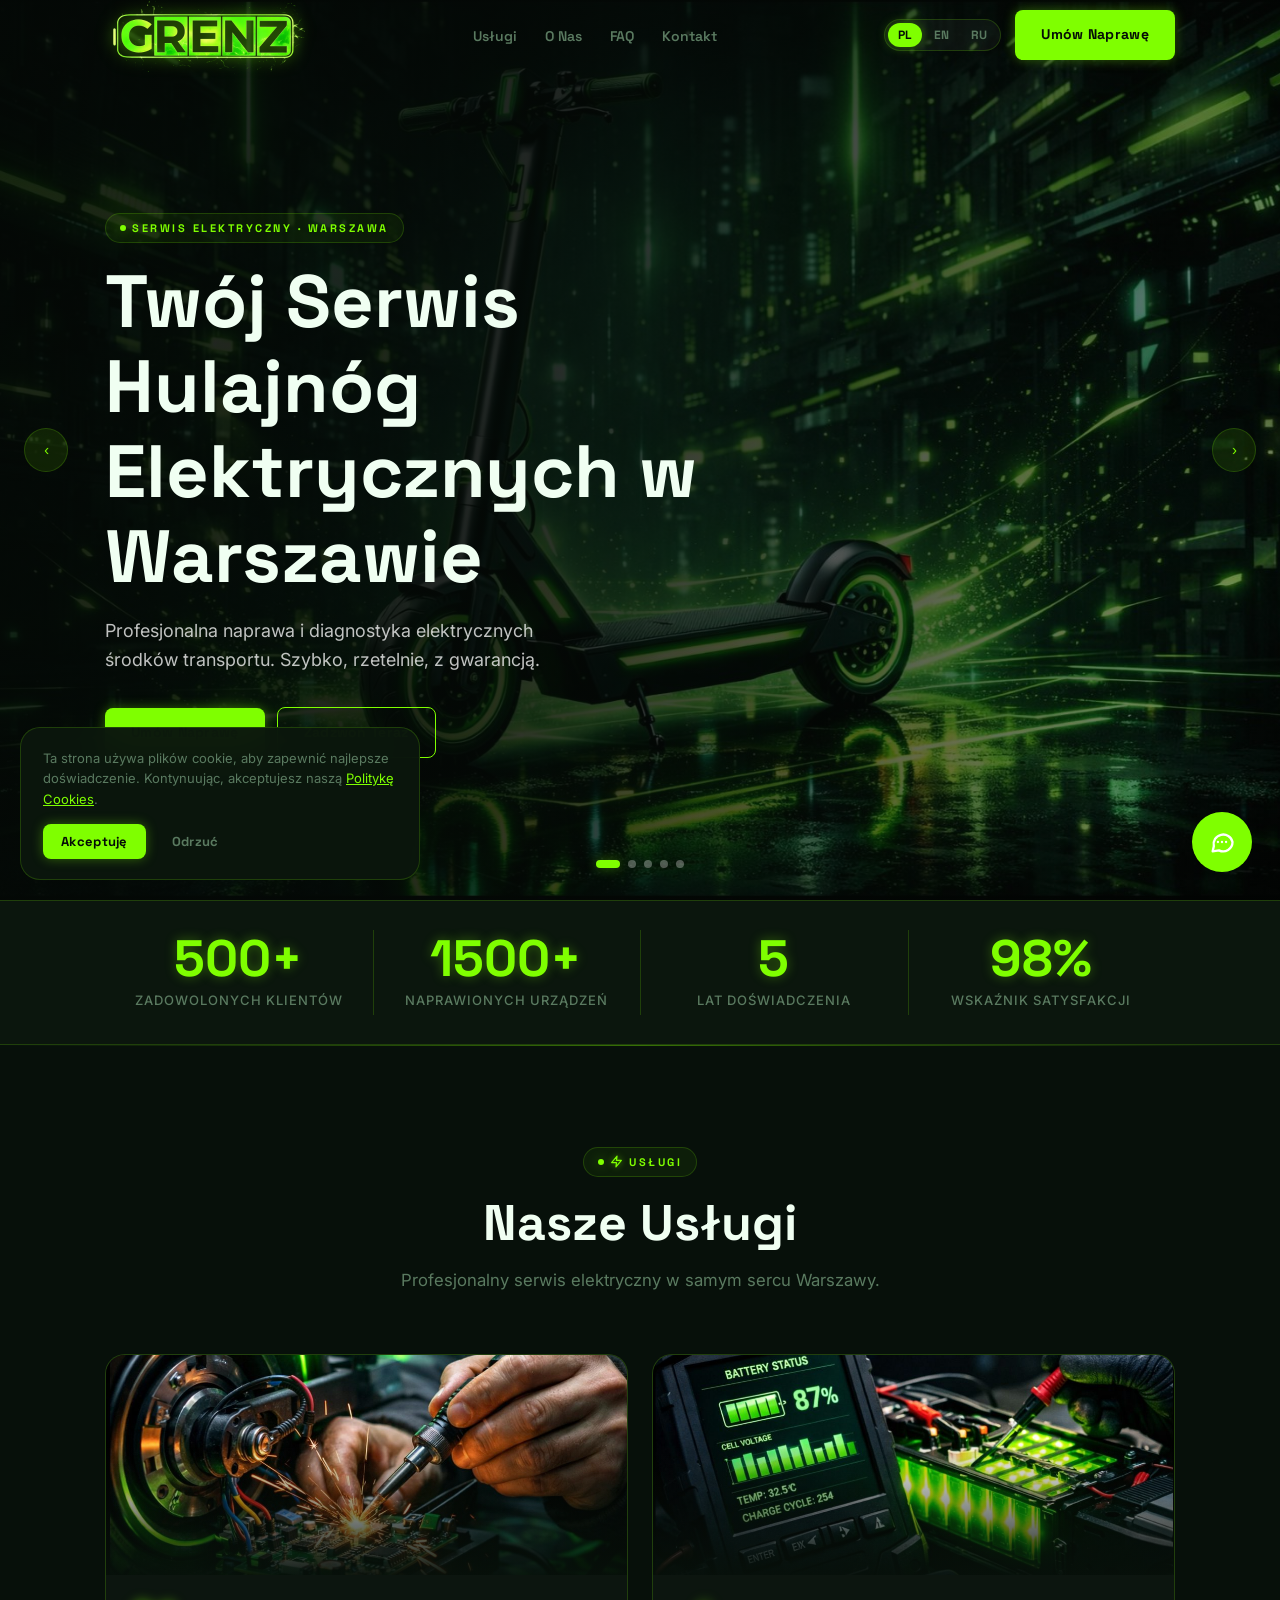
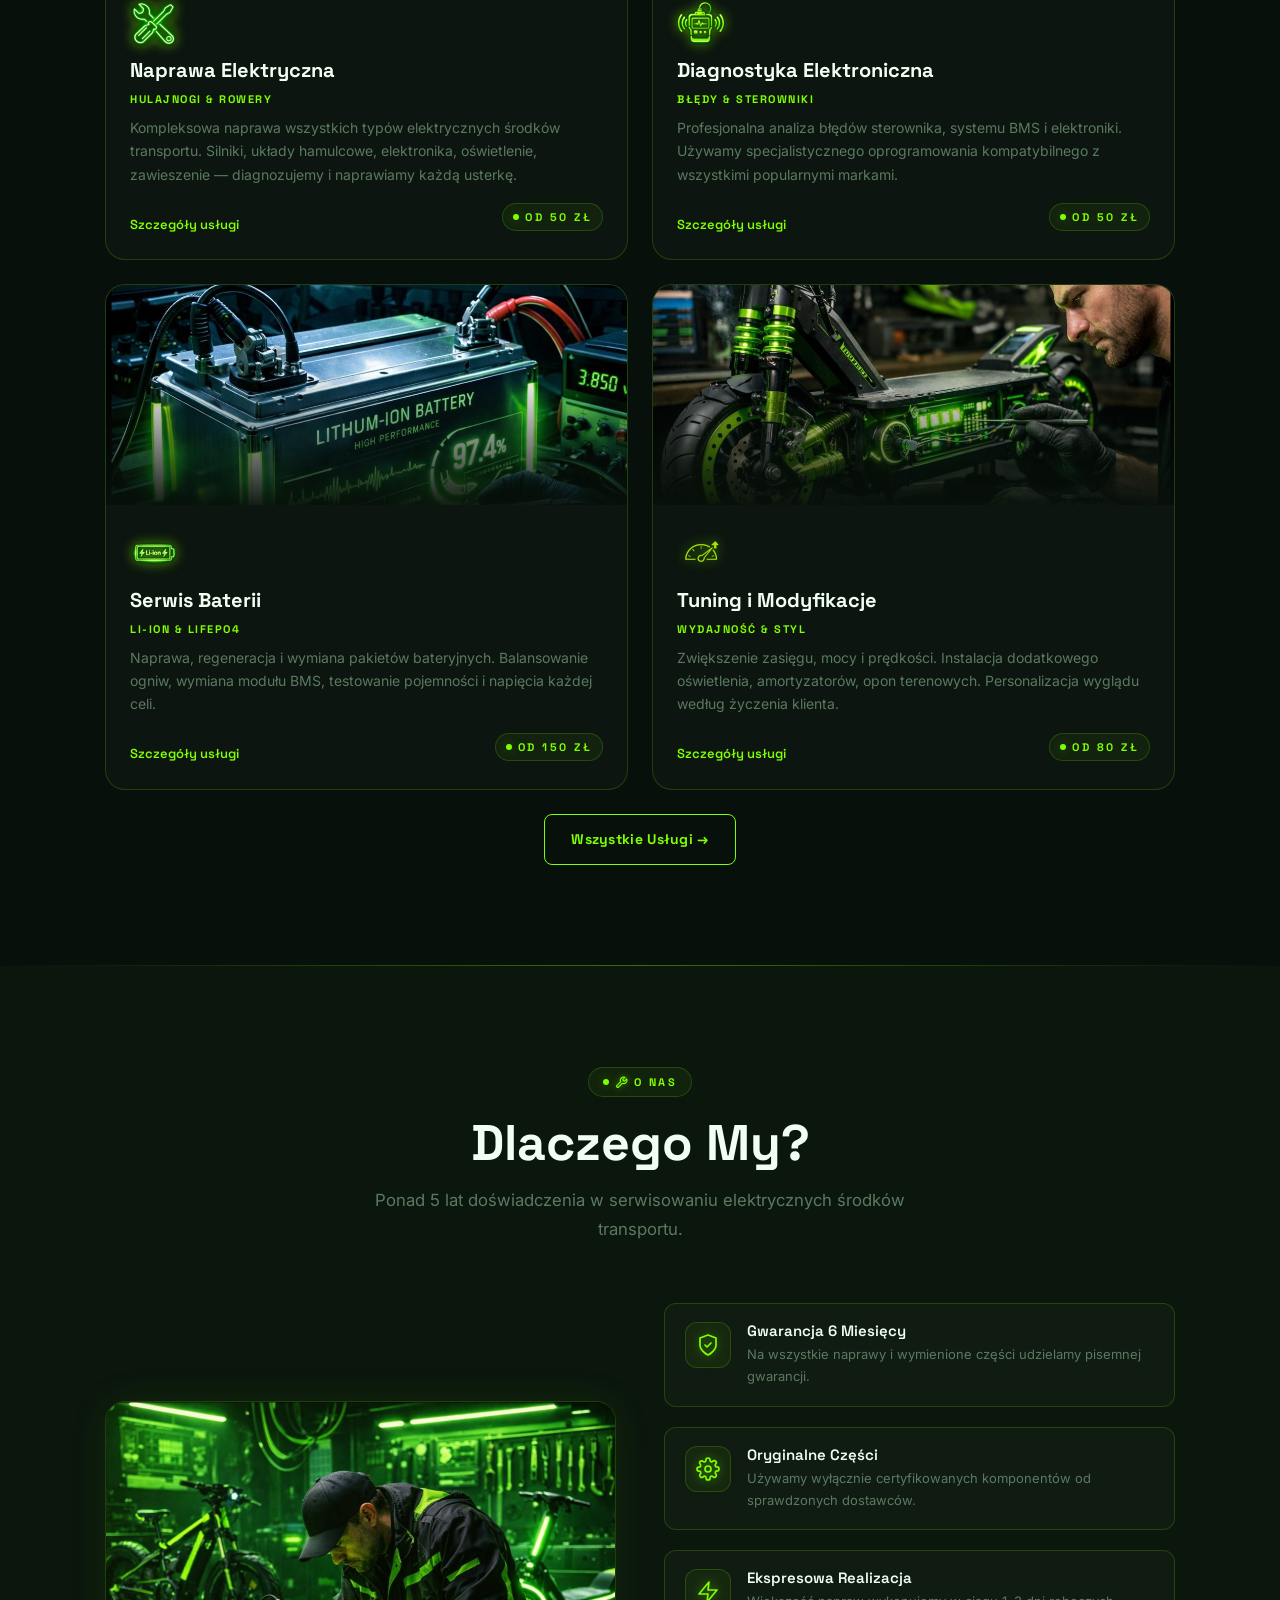
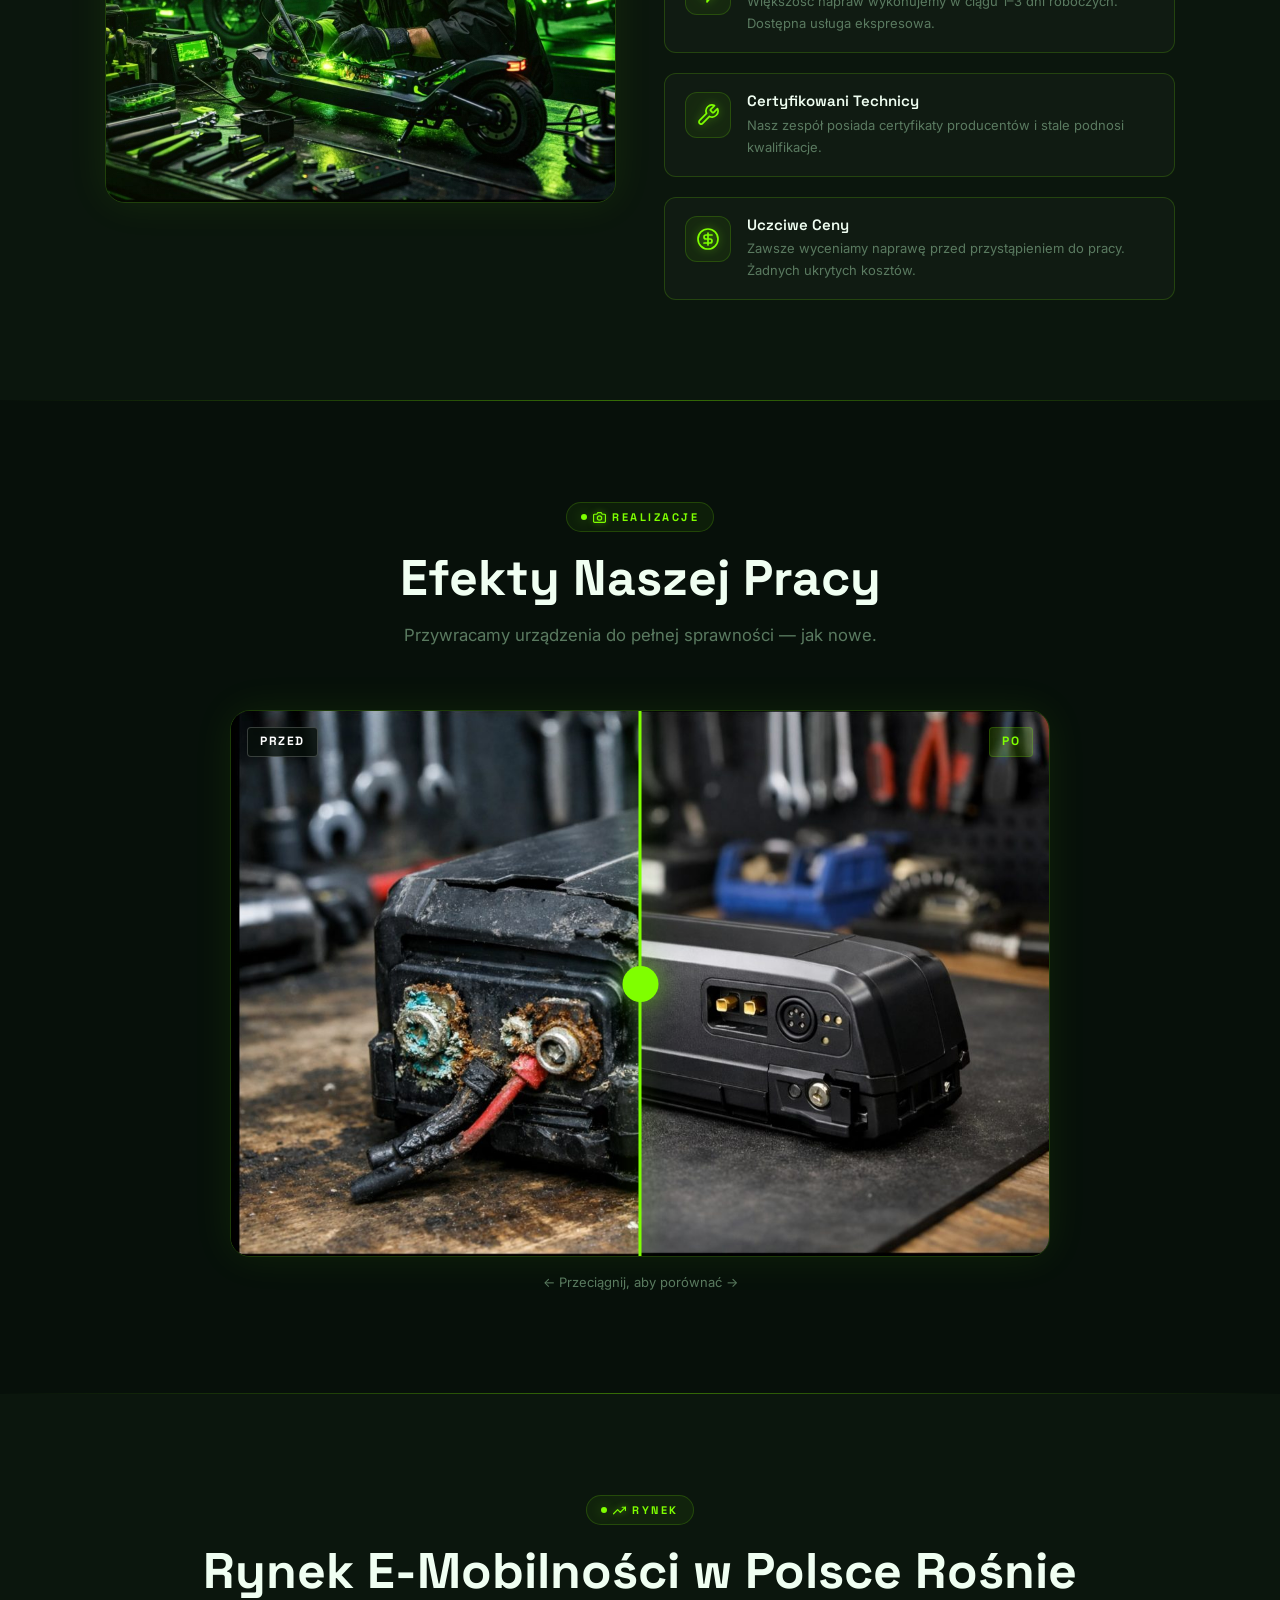
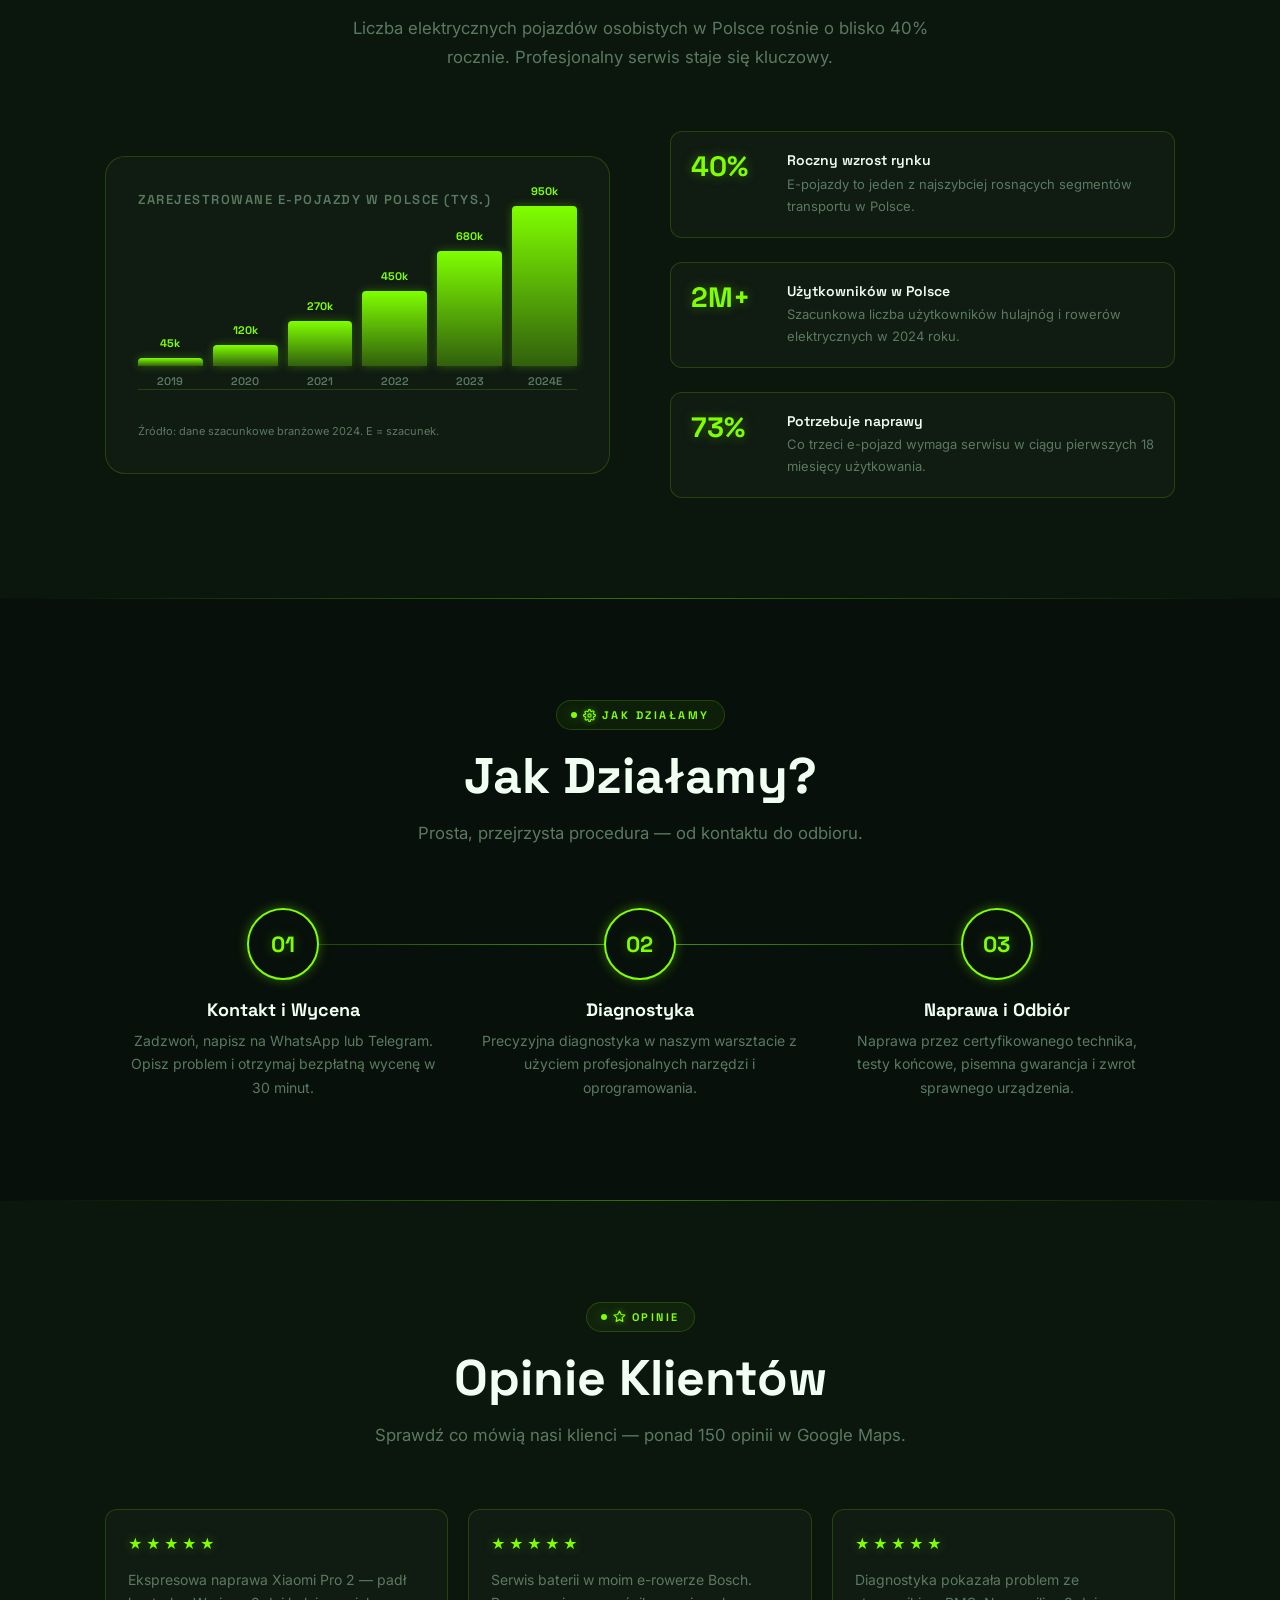
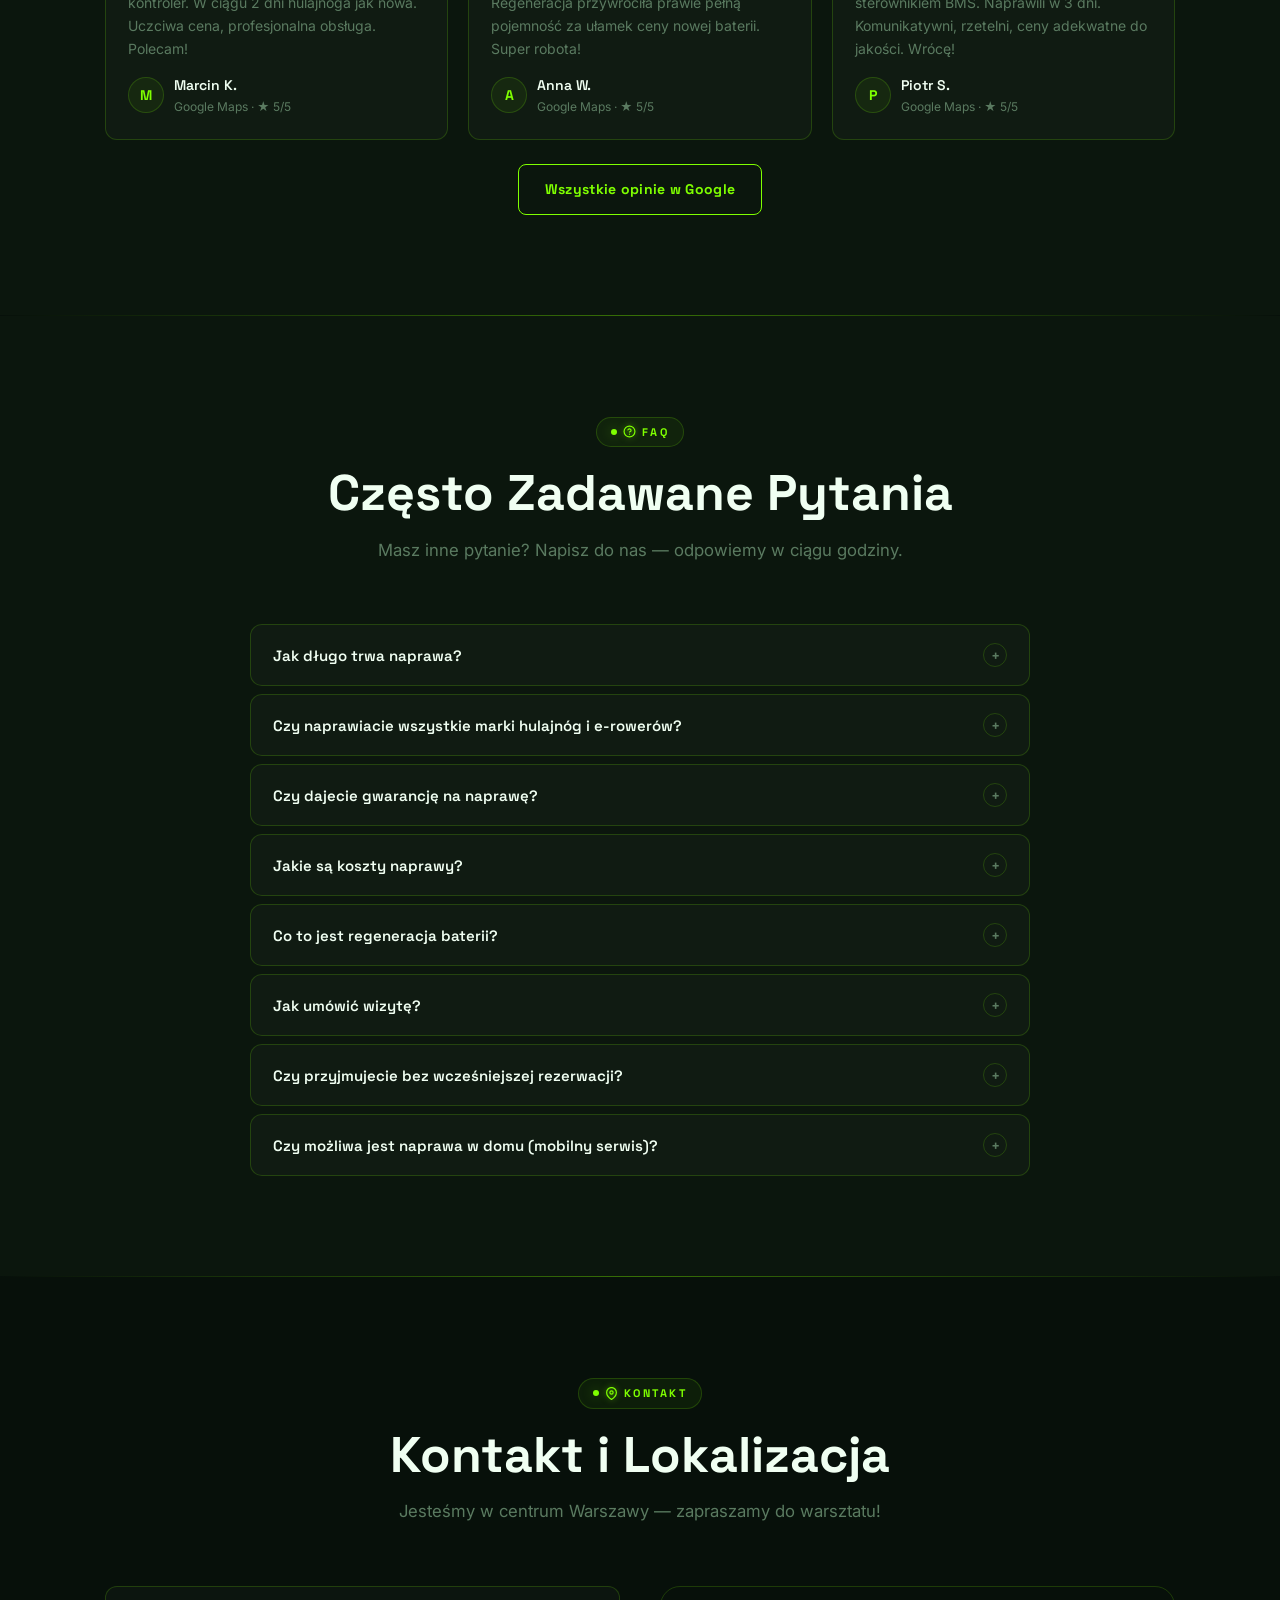
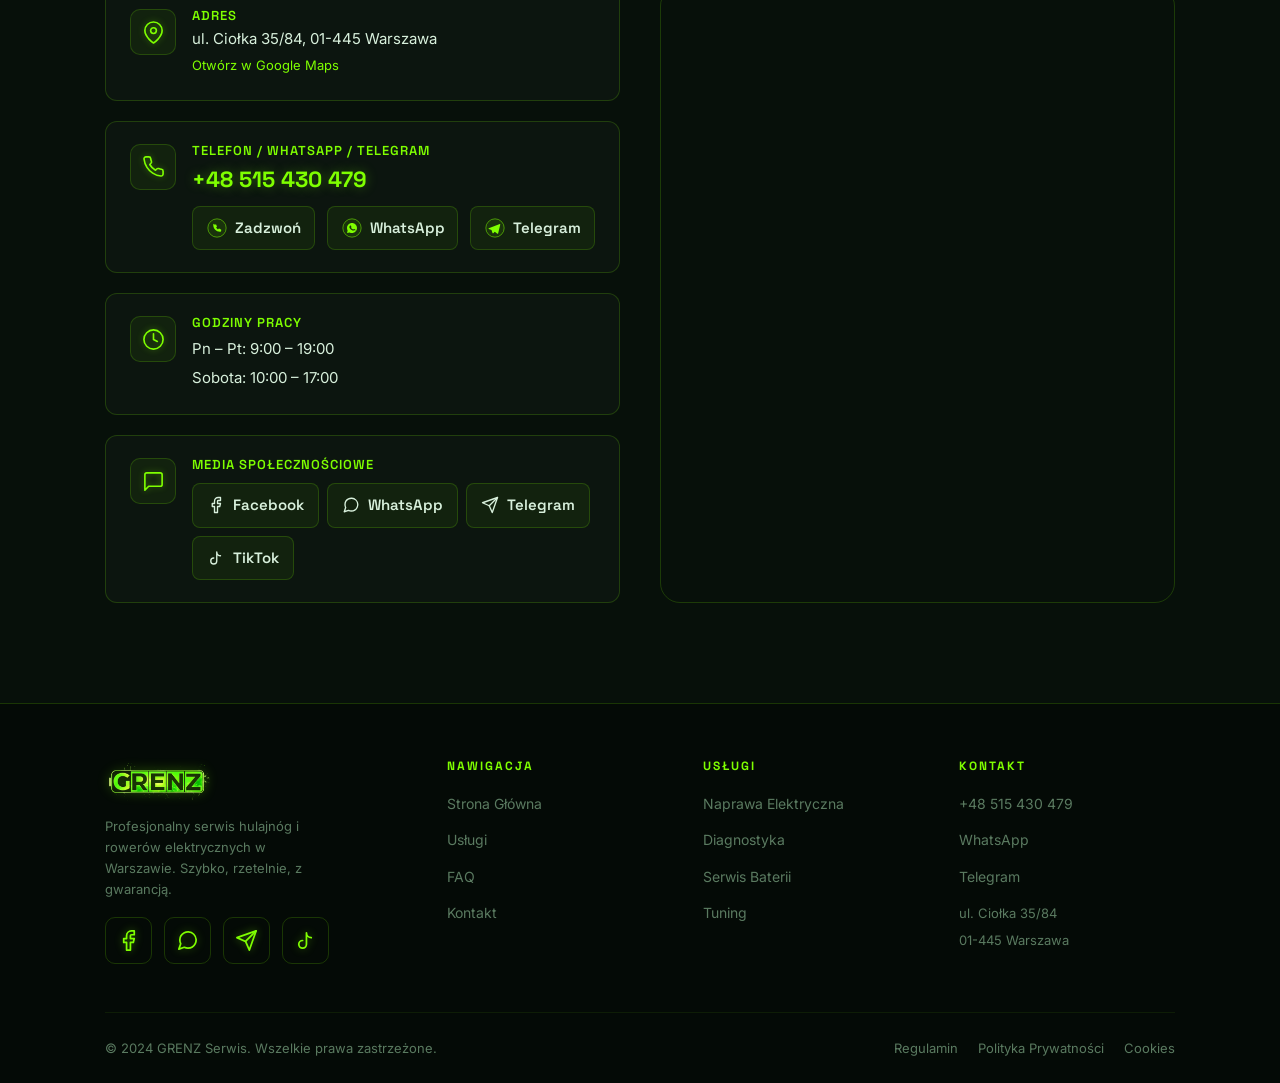
==== index.html @ a8050bdc "Initial commit: GRENZ website" ====
<!DOCTYPE html>
<html lang="pl" prefix="og: http://ogp.me/ns#">
<head>
<meta charset="UTF-8">
<meta name="viewport" content="width=device-width,initial-scale=1.0">
<title>GRENZ Serwis | Naprawa Hulajnóg i Rowerów Elektrycznych Warszawa</title>
<meta name="description" content="Profesjonalny serwis hulajnóg i rowerów elektrycznych w Warszawie. Naprawa, diagnostyka, regeneracja baterii, tuning. Ul. Ciołka 35/84, 01-445 Warszawa. ☎ +48 515 430 479">
<meta name="keywords" content="naprawa hulajnogi elektrycznej warszawa, serwis e-scooter warszawa, naprawa roweru elektrycznego warszawa, regeneracja baterii hulajnoga, diagnostyka hulajnogi">
<meta name="robots" content="index,follow">
<meta name="author" content="GRENZ Serwis">
<meta name="geo.region" content="PL-14">
<meta name="geo.placename" content="Warszawa">
<meta name="geo.position" content="52.246242;20.942134">
<meta name="ICBM" content="52.246242,20.942134">
<link rel="canonical" href="https://grenz.pl/">
<link rel="alternate" hreflang="pl" href="https://grenz.pl/">
<link rel="alternate" hreflang="en" href="https://grenz.pl/en/">
<link rel="alternate" hreflang="ru" href="https://grenz.pl/ru/">
<link rel="alternate" hreflang="x-default" href="https://grenz.pl/">

<!-- Favicon & PWA -->
<link rel="icon" type="image/svg+xml" href="/favicon.svg">
<link rel="apple-touch-icon" href="/apple-touch-icon.svg">
<link rel="manifest" href="/site.webmanifest">
<meta name="theme-color" content="#7fff00">
<meta name="msapplication-TileColor" content="#07100a">

<!-- Search Console — replace TODO with your verification code -->
<meta name="google-site-verification" content="TODO_PASTE_YOUR_GOOGLE_VERIFICATION_CODE">

<meta property="og:type" content="website">
<meta property="og:url" content="https://grenz.pl/">
<meta property="og:title" content="GRENZ Serwis | Naprawa Hulajnóg Elektrycznych Warszawa">
<meta property="og:description" content="Profesjonalny serwis hulajnóg i rowerów elektrycznych w Warszawie. Naprawa, diagnostyka, baterie, tuning. Gwarancja 6 miesięcy.">
<meta property="og:image" content="https://grenz.pl/uploads/og-image.png">
<meta property="og:image:width" content="1200">
<meta property="og:image:height" content="630">
<meta property="og:image:alt" content="GRENZ Serwis Hulajnóg Elektrycznych Warszawa">
<meta property="og:locale" content="pl_PL">
<meta property="og:locale:alternate" content="en_US">
<meta property="og:locale:alternate" content="ru_RU">
<meta property="og:site_name" content="GRENZ Serwis">
<meta name="twitter:card" content="summary_large_image">
<meta name="twitter:title" content="GRENZ Serwis | Serwis Hulajnóg Elektrycznych Warszawa">
<meta name="twitter:description" content="Naprawa, diagnostyka, regeneracja baterii. Warszawa ul. Ciołka 35/84. ☎ +48 515 430 479">
<meta name="twitter:image" content="https://grenz.pl/uploads/og-image.png">
<link rel="preconnect" href="https://fonts.googleapis.com">
<link rel="preconnect" href="https://fonts.gstatic.com" crossorigin="">
<link rel="stylesheet" href="css/style.css">
<script type="application/ld+json">
{"@context":"https://schema.org","@type":"LocalBusiness","@id":"https://grenz.pl/","name":"GRENZ Serwis","description":"Profesjonalny serwis hulajnóg i rowerów elektrycznych w Warszawie","url":"https://grenz.pl/","telephone":"+48515430479","image":"https://grenz.pl/uploads/og-image.png","logo":"https://grenz.pl/uploads/logo.png","address":{"@type":"PostalAddress","streetAddress":"ul. Ciołka 35/84","addressLocality":"Warszawa","postalCode":"01-445","addressCountry":"PL","addressRegion":"Mazowieckie"},"geo":{"@type":"GeoCoordinates","latitude":52.2462415,"longitude":20.9421341},"openingHoursSpecification":[{"@type":"OpeningHoursSpecification","dayOfWeek":["Monday","Tuesday","Wednesday","Thursday","Friday"],"opens":"09:00","closes":"19:00"},{"@type":"OpeningHoursSpecification","dayOfWeek":["Saturday"],"opens":"10:00","closes":"17:00"}],"priceRange":"50-500 PLN","currenciesAccepted":"PLN","paymentAccepted":"Cash, Credit Card, Bank Transfer, BLIK","sameAs":["https://www.facebook.com/p/greenzpl-100086601440884/","https://www.tiktok.com/@grenz_pl"],"aggregateRating":{"@type":"AggregateRating","ratingValue":"4.9","reviewCount":"150","bestRating":"5"},"areaServed":[{"@type":"City","name":"Warszawa"},{"@type":"AdministrativeArea","name":"Mazowieckie"}],"hasOfferCatalog":{"@type":"OfferCatalog","name":"Usługi Serwisowe","itemListElement":[{"@type":"Offer","itemOffered":{"@type":"Service","name":"Naprawa Hulajnóg Elektrycznych","areaServed":"Warszawa"},"priceSpecification":{"@type":"PriceSpecification","price":"50","priceCurrency":"PLN","valueAddedTaxIncluded":true}},{"@type":"Offer","itemOffered":{"@type":"Service","name":"Diagnostyka Elektroniczna","areaServed":"Warszawa"},"priceSpecification":{"@type":"PriceSpecification","price":"50","priceCurrency":"PLN"}},{"@type":"Offer","itemOffered":{"@type":"Service","name":"Serwis i Regeneracja Baterii Li-Ion","areaServed":"Warszawa"},"priceSpecification":{"@type":"PriceSpecification","price":"150","priceCurrency":"PLN"}},{"@type":"Offer","itemOffered":{"@type":"Service","name":"Tuning i Modyfikacje","areaServed":"Warszawa"},"priceSpecification":{"@type":"PriceSpecification","price":"80","priceCurrency":"PLN"}}]}}
</script>
<script type="application/ld+json">
{"@context":"https://schema.org","@type":"BreadcrumbList","itemListElement":[{"@type":"ListItem","position":1,"name":"Strona Główna","item":"https://grenz.pl/"}]}
</script>
<script type="application/ld+json">
{"@context":"https://schema.org","@type":"Organization","name":"GRENZ Serwis","url":"https://grenz.pl/","logo":"https://grenz.pl/uploads/logo.png","contactPoint":{"@type":"ContactPoint","telephone":"+48515430479","contactType":"customer service","availableLanguage":["Polish","English","Russian"],"areaServed":"PL"},"sameAs":["https://www.facebook.com/p/greenzpl-100086601440884/","https://www.tiktok.com/@grenz_pl","https://wa.me/48515430479","https://t.me/+48515430479"]}
</script>
<script type="application/ld+json">
{"@context":"https://schema.org","@type":"WebSite","url":"https://grenz.pl/","name":"GRENZ Serwis","inLanguage":["pl","en","ru"],"publisher":{"@type":"Organization","name":"GRENZ Serwis"}}
</script>

<!-- Google Analytics 4 / Google Tag Manager — replace G-XXXXXXXXXX with your real ID -->
<script async src="https://www.googletagmanager.com/gtag/js?id=G-XXXXXXXXXX"></script>
<script>
  window.dataLayer = window.dataLayer || [];
  function gtag(){dataLayer.push(arguments);}
  gtag('js', new Date());
  gtag('config', 'G-XXXXXXXXXX', {
    'anonymize_ip': true,
    'cookie_flags': 'SameSite=None;Secure'
  });
</script>
</head>
<body>

<!-- Cookie Banner -->
<div class="cookie" id="cookieBanner">
  <p><span data-t="cookie_text">Ta strona używa plików cookie, aby zapewnić najlepsze doświadczenie. Kontynuując, akceptujesz naszą</span> <a href="cookie.html" data-t="cookie_policy">Politykę Cookies</a>.</p>
  <div class="cookie-btns">
    <button class="btn btn-primary" id="cookieAccept" data-t="cookie_accept">Akceptuję</button>
    <button class="btn btn-ghost" id="cookieDecline" data-t="cookie_decline">Odrzuć</button>
  </div>
</div>

<!-- Header -->
<header class="header" id="header">
  <nav class="nav container">
    <a href="/" class="nav-logo"><img src="uploads/logo.png" alt="GRENZ Serwis Hulajnóg Warszawa" width="140" height="44" loading="eager" style="width: 200px; object-fit: contain; height: 102px"></a>
    <ul class="nav-links">
      <li><a href="#services" data-t="nav.services">Usługi</a></li>
      <li><a href="#why" data-t="nav.about">O Nas</a></li>
      <li><a href="#faq" data-t="nav.faq">FAQ</a></li>
      <li><a href="#contact" data-t="nav.contact">Kontakt</a></li>
    </ul>
    <div class="nav-actions">
      <div class="lang-sw">
        <button class="lang-btn active" data-lang="pl">PL</button>
        <button class="lang-btn" data-lang="en">EN</button>
        <button class="lang-btn" data-lang="ru">RU</button>
      </div>
      <a href="tel:+48515430479" class="btn btn-primary" data-t="nav.cta">Umów Naprawę</a>
      <button class="nav-toggle" aria-label="Menu"><span></span><span></span><span></span></button>
    </div>
  </nav>
</header>

<!-- Mobile Nav -->
<div class="mobile-nav" id="mobileNav">
  <button class="mobile-nav-close" aria-label="Zamknij">✕</button>
  <a href="#services" data-t="nav.mobile.services">Usługi</a>
  <a href="#why" data-t="nav.mobile.about">O Nas</a>
  <a href="#faq" data-t="nav.mobile.faq">FAQ</a>
  <a href="#contact" data-t="nav.mobile.contact">Kontakt</a>
  <div class="lang-sw" style="margin-top:8px">
    <button class="lang-btn active" data-lang="pl">PL</button>
    <button class="lang-btn" data-lang="en">EN</button>
    <button class="lang-btn" data-lang="ru">RU</button>
  </div>
  <a href="tel:+48515430479" class="btn btn-primary" style="margin-top:8px">+48 515 430 479</a>
</div>

<main>

<!-- ═══ HERO ═══ -->
<section class="hero" id="home" aria-label="Hero slider">
  <div class="hero-slides">
    <div class="hero-slide active"><img src="uploads/hero_slider_1_scooter.jpg" alt="Serwis hulajnóg elektrycznych Warszawa" width="1920" height="1080" loading="eager" fetchpriority="high"></div>
    <div class="hero-slide"><img src="uploads/hero_slider_2_ebike.jpg" alt="Naprawa rowerów elektrycznych Warszawa" width="1920" height="1080" loading="lazy"></div>
    <div class="hero-slide"><img src="uploads/hero_slider_3_repair.jpg" alt="Profesjonalna naprawa e-scooter" width="1920" height="1080" loading="lazy"></div>
    <div class="hero-slide"><img src="uploads/hero_slider_4_battery.jpg" alt="Serwis baterii Li-Ion hulajnoga" width="1920" height="1080" loading="lazy"></div>
    <div class="hero-slide"><img src="uploads/hero_slider_5_shop.jpg" alt="Części i akcesoria do hulajnóg" width="1920" height="1080" loading="lazy"></div>
  </div>
  <div class="hero-overlay"></div>
  <div class="hero-content container">
    <div class="hero-text">
      <div class="badge hero-badge"><span data-t="hero.badge">Serwis Elektryczny · Warszawa</span></div>
      <h1 data-t="hero.title">Twój Serwis<br>Hulajnóg Elektrycznych <span class="hl">w Warszawie</span></h1>
      <p class="hero-sub" data-t="hero.sub">Profesjonalna naprawa i diagnostyka elektrycznych środków transportu. Szybko, rzetelnie, z gwarancją.</p>
      <div class="hero-ctas">
        <a href="#contact" class="btn btn-primary neon-pulse" data-t="cta_main">Umów Naprawę</a>
        <a href="tel:+48515430479" class="btn btn-outline" data-t="cta_call">Zadzwoń Teraz</a>
      </div>
    </div>
  </div>
  <button class="hero-arrow hero-arrow-left" aria-label="Poprzedni slajd">‹</button>
  <button class="hero-arrow hero-arrow-right" aria-label="Następny slajd">›</button>
  <div class="hero-nav">
    <button class="hero-dot active" aria-label="Slajd 1"></button>
    <button class="hero-dot" aria-label="Slajd 2"></button>
    <button class="hero-dot" aria-label="Slajd 3"></button>
    <button class="hero-dot" aria-label="Slajd 4"></button>
    <button class="hero-dot" aria-label="Slajd 5"></button>
  </div>
</section>

<!-- ═══ STATS ═══ -->
<div class="stats-bar" aria-label="Statystyki serwisu">
  <div class="container">
    <div class="stats-bar-inner">
      <div class="stat-item reveal"><span class="stat-num" data-target="500">500+</span><span class="stat-label">Zadowolonych Klientów</span></div>
      <div class="stat-item reveal" data-delay="100"><span class="stat-num" data-target="1500">1500+</span><span class="stat-label">Naprawionych Urządzeń</span></div>
      <div class="stat-item reveal" data-delay="200"><span class="stat-num" data-target="5">5</span><span class="stat-label">Lat Doświadczenia</span></div>
      <div class="stat-item reveal" data-delay="300"><span class="stat-num" data-target="98">98%</span><span class="stat-label">Wskaźnik Satysfakcji</span></div>
    </div>
  </div>
</div>

<div class="neon-line"></div>

<!-- ═══ SERVICES ═══ -->
<section class="section" id="services" aria-labelledby="services-h">
  <div class="container">
    <div class="section-head reveal">
      <div class="badge"><svg viewBox="0 0 24 24" aria-hidden="true"><polygon points="13 2 3 14 12 14 11 22 21 10 12 10 13 2"></polygon></svg><span data-t="badge_services">Usługi</span></div>
      <h2 id="services-h" data-t="services_title">Nasze Usługi</h2>
      <p data-t="services_sub">Profesjonalny serwis elektryczny w samym sercu Warszawy.</p>
    </div>
    <div class="services-grid">
      <article class="service-card reveal">
        <div class="service-img"><img src="uploads/grenz-service-repair.jpg" alt="Naprawa hulajnogi elektrycznej" loading="lazy"><div class="service-img-overlay"></div></div>
        <div class="service-body">
          <img class="service-icon" src="uploads/icon_repair_neon.png" alt="" width="48" height="48" loading="lazy">
          <h3 data-t="s.title">Naprawa Elektryczna</h3>
          <small data-t="s.sub" style="color:var(--neon);font-family:var(--font-h);font-size:11px;font-weight:700;letter-spacing:1.5px;text-transform:uppercase;display:block;margin-bottom:8px">Hulajnogi &amp; Rowery</small>
          <p data-t="s.desc">Kompleksowa naprawa wszystkich typów elektrycznych środków transportu. Silniki, hamulce, elektronika, oświetlenie.</p>
          <div style="display:flex;align-items:center;justify-content:space-between;margin-top:14px;flex-wrap:wrap;gap:8px">
            <a href="services.html" class="service-link" data-t="s.link">Szczegóły usługi →</a>
            <span class="badge" style="margin:0;font-size:11px;padding:4px 10px" data-t="s.price">od 50 zł</span>
          </div>
        </div>
      </article>
      <article class="service-card reveal" data-delay="100">
        <div class="service-img"><img src="uploads/grenz-service-diagnostics.jpg" alt="Elektroniczna diagnostyka e-scooter" loading="lazy"><div class="service-img-overlay"></div></div>
        <div class="service-body">
          <img class="service-icon" src="uploads/icon_diagnostic_neon.png" alt="" width="48" height="48" loading="lazy">
          <h3 data-t="s.title">Diagnostyka Elektroniczna</h3>
          <small data-t="s.sub" style="color:var(--neon);font-family:var(--font-h);font-size:11px;font-weight:700;letter-spacing:1.5px;text-transform:uppercase;display:block;margin-bottom:8px">Błędy &amp; Sterowniki</small>
          <p data-t="s.desc">Profesjonalna analiza błędów sterownika, systemu BMS i elektroniki z użyciem specjalistycznego oprogramowania.</p>
          <div style="display:flex;align-items:center;justify-content:space-between;margin-top:14px;flex-wrap:wrap;gap:8px">
            <a href="services.html" class="service-link" data-t="s.link">Szczegóły usługi →</a>
            <span class="badge" style="margin:0;font-size:11px;padding:4px 10px" data-t="s.price">od 50 zł</span>
          </div>
        </div>
      </article>
      <article class="service-card reveal" data-delay="200">
        <div class="service-img"><img src="uploads/grenz-service-battery.jpg" alt="Serwis i regeneracja baterii Li-Ion" loading="lazy"><div class="service-img-overlay"></div></div>
        <div class="service-body">
          <img class="service-icon" src="uploads/icon_battery_neon.png" alt="" width="48" height="48" loading="lazy">
          <h3 data-t="s.title">Serwis Baterii</h3>
          <small data-t="s.sub" style="color:var(--neon);font-family:var(--font-h);font-size:11px;font-weight:700;letter-spacing:1.5px;text-transform:uppercase;display:block;margin-bottom:8px">Li-Ion &amp; LiFePO4</small>
          <p data-t="s.desc">Naprawa, regeneracja i wymiana pakietów bateryjnych. Balansowanie ogniw, wymiana BMS, testowanie pojemności.</p>
          <div style="display:flex;align-items:center;justify-content:space-between;margin-top:14px;flex-wrap:wrap;gap:8px">
            <a href="services.html" class="service-link" data-t="s.link">Szczegóły usługi →</a>
            <span class="badge" style="margin:0;font-size:11px;padding:4px 10px" data-t="s.price">od 150 zł</span>
          </div>
        </div>
      </article>
      <article class="service-card reveal" data-delay="300">
        <div class="service-img"><img src="uploads/grenz-service-tuning.jpg" alt="Tuning i modyfikacje hulajnogi elektrycznej" loading="lazy"><div class="service-img-overlay"></div></div>
        <div class="service-body">
          <img class="service-icon" src="uploads/icon_tuning.png" alt="" width="48" height="48" loading="lazy">
          <h3 data-t="s.title">Tuning i Modyfikacje</h3>
          <small data-t="s.sub" style="color:var(--neon);font-family:var(--font-h);font-size:11px;font-weight:700;letter-spacing:1.5px;text-transform:uppercase;display:block;margin-bottom:8px">Wydajność &amp; Styl</small>
          <p data-t="s.desc">Zwiększenie zasięgu, mocy i prędkości. Instalacja dodatkowego oświetlenia, amortyzatorów, personalizacja wyglądu.</p>
          <div style="display:flex;align-items:center;justify-content:space-between;margin-top:14px;flex-wrap:wrap;gap:8px">
            <a href="services.html" class="service-link" data-t="s.link">Szczegóły usługi →</a>
            <span class="badge" style="margin:0;font-size:11px;padding:4px 10px" data-t="s.price">od 80 zł</span>
          </div>
        </div>
      </article>
    </div>
    <div class="text-center mt-6"><a href="services.html" class="btn btn-outline" data-t="nav.services_page">Wszystkie Usługi →</a></div>
  </div>
</section>

<div class="neon-line"></div>

<!-- ═══ WHY US ═══ -->
<section class="section why" id="why" aria-labelledby="why-h">
  <div class="container">
    <div class="section-head reveal">
      <div class="badge"><svg viewBox="0 0 24 24" aria-hidden="true"><path d="M14.7 6.3a1 1 0 0 0 0 1.4l1.6 1.6a1 1 0 0 0 1.4 0l3.77-3.77a6 6 0 0 1-7.94 7.94l-6.91 6.91a2.12 2.12 0 0 1-3-3l6.91-6.91a6 6 0 0 1 7.94-7.94l-3.76 3.76z"></path></svg><span data-t="badge_about">O Nas</span></div>
      <h2 id="why-h" data-t="why_title">Dlaczego My?</h2>
      <p data-t="why_sub">Ponad 5 lat doświadczenia w serwisowaniu elektrycznych środków transportu.</p>
    </div>
    <div class="why-grid">
      <div class="why-img reveal-left">
        <img src="uploads/grenz-hero-main.jpg" alt="Warsztat GRENZ — technik przy pracy" loading="lazy">
        <div class="why-glow"></div>
      </div>
      <div class="why-reasons">
        <div class="why-item reveal" data-delay="0"><div class="why-icon"><svg class="icon-svg" viewBox="0 0 24 24" aria-hidden="true"><path d="M12 22s8-4 8-10V5l-8-3-8 3v7c0 6 8 10 8 10z"></path><path d="m9 12 2 2 4-4"></path></svg></div><div class="why-text"><h4 data-t="w.title">Gwarancja 6 Miesięcy</h4><p data-t="w.desc">Na wszystkie naprawy i wymienione części udzielamy pisemnej gwarancji.</p></div></div>
        <div class="why-item reveal" data-delay="80"><div class="why-icon"><svg class="icon-svg" viewBox="0 0 24 24" aria-hidden="true"><circle cx="12" cy="12" r="3"></circle><path d="M19.4 15a1.65 1.65 0 0 0 .33 1.82l.06.06a2 2 0 1 1-2.83 2.83l-.06-.06a1.65 1.65 0 0 0-1.82-.33 1.65 1.65 0 0 0-1 1.51V21a2 2 0 1 1-4 0v-.09a1.65 1.65 0 0 0-1-1.51 1.65 1.65 0 0 0-1.82.33l-.06.06a2 2 0 1 1-2.83-2.83l.06-.06a1.65 1.65 0 0 0 .33-1.82 1.65 1.65 0 0 0-1.51-1H3a2 2 0 1 1 0-4h.09a1.65 1.65 0 0 0 1.51-1 1.65 1.65 0 0 0-.33-1.82l-.06-.06a2 2 0 1 1 2.83-2.83l.06.06a1.65 1.65 0 0 0 1.82.33h.01a1.65 1.65 0 0 0 1-1.51V3a2 2 0 1 1 4 0v.09a1.65 1.65 0 0 0 1 1.51 1.65 1.65 0 0 0 1.82-.33l.06-.06a2 2 0 1 1 2.83 2.83l-.06.06a1.65 1.65 0 0 0-.33 1.82v.01a1.65 1.65 0 0 0 1.51 1H21a2 2 0 1 1 0 4h-.09a1.65 1.65 0 0 0-1.51 1z"></path></svg></div><div class="why-text"><h4 data-t="w.title">Oryginalne Części</h4><p data-t="w.desc">Używamy wyłącznie certyfikowanych komponentów od sprawdzonych dostawców.</p></div></div>
        <div class="why-item reveal" data-delay="160"><div class="why-icon"><svg class="icon-svg" viewBox="0 0 24 24" aria-hidden="true"><polygon points="13 2 3 14 12 14 11 22 21 10 12 10 13 2"></polygon></svg></div><div class="why-text"><h4 data-t="w.title">Ekspresowa Realizacja</h4><p data-t="w.desc">Większość napraw wykonujemy w ciągu 1–3 dni roboczych. Dostępna usługa ekspresowa.</p></div></div>
        <div class="why-item reveal" data-delay="240"><div class="why-icon"><svg class="icon-svg" viewBox="0 0 24 24" aria-hidden="true"><path d="M14.7 6.3a1 1 0 0 0 0 1.4l1.6 1.6a1 1 0 0 0 1.4 0l3.77-3.77a6 6 0 0 1-7.94 7.94l-6.91 6.91a2.12 2.12 0 0 1-3-3l6.91-6.91a6 6 0 0 1 7.94-7.94l-3.76 3.76z"></path></svg></div><div class="why-text"><h4 data-t="w.title">Certyfikowani Technicy</h4><p data-t="w.desc">Nasz zespół posiada certyfikaty producentów i stale podnosi kwalifikacje.</p></div></div>
        <div class="why-item reveal" data-delay="320"><div class="why-icon"><svg class="icon-svg" viewBox="0 0 24 24" aria-hidden="true"><circle cx="12" cy="12" r="10"></circle><path d="M16 8h-6a2 2 0 1 0 0 4h4a2 2 0 1 1 0 4H8"></path><path d="M12 18V6"></path></svg></div><div class="why-text"><h4 data-t="w.title">Uczciwe Ceny</h4><p data-t="w.desc">Zawsze informujemy o kosztach przed przystąpieniem do naprawy. Żadnych ukrytych opłat.</p></div></div>
      </div>
    </div>
  </div>
</section>

<div class="neon-line"></div>

<!-- ═══ BEFORE / AFTER ═══ -->
<section class="section" id="before-after" aria-labelledby="ba-h">
  <div class="container">
    <div class="section-head reveal">
      <div class="badge"><svg viewBox="0 0 24 24" aria-hidden="true"><path d="M23 19a2 2 0 0 1-2 2H3a2 2 0 0 1-2-2V8a2 2 0 0 1 2-2h4l2-3h6l2 3h4a2 2 0 0 1 2 2z"></path><circle cx="12" cy="13" r="4"></circle></svg><span data-t="badge_realizations">Realizacje</span></div>
      <h2 id="ba-h" data-t="ba_title">Efekty Naszej Pracy</h2>
      <p data-t="ba_sub">Przywracamy urządzenia do pełnej sprawności — jak nowe.</p>
    </div>
    <div class="ba-wrap reveal">
      <img class="ba-after" src="uploads/repair_after_2.jpg" alt="Hulajnoga po naprawie GRENZ" loading="lazy">
      <div class="ba-before-wrap"><img src="uploads/repair_before_2.jpg" alt="Hulajnoga przed naprawą" loading="lazy"></div>
      <div class="ba-handle"></div>
      <span class="ba-label ba-label-before" data-t="ba_before">PRZED</span>
      <span class="ba-label ba-label-after" data-t="ba_after">PO</span>
    </div>
    <p style="text-align:center;color:var(--text-muted);font-size:13px;margin-top:14px">← Przeciągnij, aby porównać →</p>
  </div>
</section>

<div class="neon-line"></div>

<!-- ═══ MARKET CHART ═══ -->
<section class="section market" id="market" aria-labelledby="market-h">
  <div class="container">
    <div class="section-head reveal">
      <div class="badge"><svg viewBox="0 0 24 24" aria-hidden="true"><polyline points="23 6 13.5 15.5 8.5 10.5 1 18"></polyline><polyline points="17 6 23 6 23 12"></polyline></svg><span data-t="badge_market">Rynek</span></div>
      <h2 id="market-h" data-t="market_title">Rynek E-Mobilności w Polsce Rośnie</h2>
      <p data-t="market_sub">Liczba elektrycznych pojazdów osobistych w Polsce rośnie o blisko 40% rocznie.</p>
    </div>
    <div class="market-layout">
      <div class="chart-wrap reveal-left">
        <div class="chart-title" data-t="market_chart_title">Zarejestrowane e-pojazdy w Polsce (tys.)</div>
        <div class="chart-bars">
          <div class="chart-bar-group"><span class="chart-value">45k</span><div class="chart-bar" style="height:8px"></div><span class="chart-year">2019</span></div>
          <div class="chart-bar-group"><span class="chart-value">120k</span><div class="chart-bar" style="height:21px"></div><span class="chart-year">2020</span></div>
          <div class="chart-bar-group"><span class="chart-value">270k</span><div class="chart-bar" style="height:45px"></div><span class="chart-year">2021</span></div>
          <div class="chart-bar-group"><span class="chart-value">450k</span><div class="chart-bar" style="height:75px"></div><span class="chart-year">2022</span></div>
          <div class="chart-bar-group"><span class="chart-value">680k</span><div class="chart-bar" style="height:115px"></div><span class="chart-year">2023</span></div>
          <div class="chart-bar-group"><span class="chart-value">950k</span><div class="chart-bar" style="height:160px"></div><span class="chart-year">2024E</span></div>
        </div>
        <p style="font-size:11px;color:var(--text-muted);margin-top:8px">Źródło: dane szacunkowe branżowe 2024. E = szacunek.</p>
      </div>
      <div class="market-stats">
        <div class="market-stat-item reveal"><div class="msi-num" data-t="m.num">40%</div><div class="msi-text"><h4 data-t="m.title">Roczny wzrost rynku</h4><p data-t="m.desc">E-pojazdy to jeden z najszybciej rosnących segmentów transportu w Polsce.</p></div></div>
        <div class="market-stat-item reveal" data-delay="120"><div class="msi-num" data-t="m.num">2M+</div><div class="msi-text"><h4 data-t="m.title">Użytkowników w Polsce</h4><p data-t="m.desc">Szacunkowa liczba użytkowników hulajnóg i rowerów elektrycznych w 2024 roku.</p></div></div>
        <div class="market-stat-item reveal" data-delay="240"><div class="msi-num" data-t="m.num">73%</div><div class="msi-text"><h4 data-t="m.title">Potrzebuje naprawy</h4><p data-t="m.desc">Co trzeci e-pojazd wymaga serwisu w ciągu pierwszych 18 miesięcy użytkowania.</p></div></div>
      </div>
    </div>
  </div>
</section>

<div class="neon-line"></div>

<!-- ═══ PROCESS ═══ -->
<section class="section" id="process" aria-labelledby="process-h">
  <div class="container">
    <div class="section-head reveal">
      <div class="badge"><svg viewBox="0 0 24 24" aria-hidden="true"><circle cx="12" cy="12" r="3"></circle><path d="M19.4 15a1.65 1.65 0 0 0 .33 1.82l.06.06a2 2 0 1 1-2.83 2.83l-.06-.06a1.65 1.65 0 0 0-1.82-.33 1.65 1.65 0 0 0-1 1.51V21a2 2 0 1 1-4 0v-.09a1.65 1.65 0 0 0-1-1.51 1.65 1.65 0 0 0-1.82.33l-.06.06a2 2 0 1 1-2.83-2.83l.06-.06a1.65 1.65 0 0 0 .33-1.82 1.65 1.65 0 0 0-1.51-1H3a2 2 0 1 1 0-4h.09a1.65 1.65 0 0 0 1.51-1 1.65 1.65 0 0 0-.33-1.82l-.06-.06a2 2 0 1 1 2.83-2.83l.06.06a1.65 1.65 0 0 0 1.82.33h.01a1.65 1.65 0 0 0 1-1.51V3a2 2 0 1 1 4 0v.09a1.65 1.65 0 0 0 1 1.51 1.65 1.65 0 0 0 1.82-.33l.06-.06a2 2 0 1 1 2.83 2.83l-.06.06a1.65 1.65 0 0 0-.33 1.82v.01a1.65 1.65 0 0 0 1.51 1H21a2 2 0 1 1 0 4h-.09a1.65 1.65 0 0 0-1.51 1z"></path></svg><span data-t="badge_process">Jak działamy</span></div>
      <h2 id="process-h" data-t="process_title">Jak Działamy?</h2>
      <p data-t="process_sub">Prosta, przejrzysta procedura — od kontaktu do odbioru.</p>
    </div>
    <div class="process-steps">
      <div class="process-step reveal"><div class="step-num">01</div><h3 data-t="p.title">Kontakt i Wycena</h3><p data-t="p.desc">Zadzwoń lub napisz — bezpłatna wycena w 30 minut.</p></div>
      <div class="process-step reveal" data-delay="150"><div class="step-num">02</div><h3 data-t="p.title">Diagnostyka</h3><p data-t="p.desc">Precyzyjna diagnostyka z użyciem profesjonalnych narzędzi i oprogramowania.</p></div>
      <div class="process-step reveal" data-delay="300"><div class="step-num">03</div><h3 data-t="p.title">Naprawa i Odbiór</h3><p data-t="p.desc">Naprawa, testy końcowe, pisemna gwarancja i zwrot sprawnego urządzenia.</p></div>
    </div>
  </div>
</section>

<div class="neon-line"></div>

<!-- ═══ REVIEWS ═══ -->
<section class="section" style="background:var(--bg2)" id="reviews" aria-labelledby="reviews-h">
  <div class="container">
    <div class="section-head reveal">
      <div class="badge"><svg viewBox="0 0 24 24" aria-hidden="true"><polygon points="12 2 15.09 8.26 22 9.27 17 14.14 18.18 21.02 12 17.77 5.82 21.02 7 14.14 2 9.27 8.91 8.26 12 2"></polygon></svg><span data-t="badge_reviews">Opinie</span></div>
      <h2 id="reviews-h" data-t="reviews_title">Opinie Klientów</h2>
      <p data-t="reviews_sub">Ponad 150 opinii w Google Maps.</p>
    </div>
    <div class="reviews-grid">
      <div class="review-card reveal">
        <div class="review-stars"><span>★</span><span>★</span><span>★</span><span>★</span><span>★</span></div>
        <p class="review-text" data-t="r.text">Ekspresowa naprawa Xiaomi Pro 2 — padł kontroler. W ciągu 2 dni hulajnoga jak nowa. Uczciwa cena, profesjonalna obsługa. Polecam!</p>
        <div class="review-author"><div class="review-avatar">M</div><div><div class="review-name" data-t="r.name">Marcin K.</div><div class="review-date">Google Maps · ★ 5/5</div></div></div>
      </div>
      <div class="review-card reveal" data-delay="120">
        <div class="review-stars"><span>★</span><span>★</span><span>★</span><span>★</span><span>★</span></div>
        <p class="review-text" data-t="r.text">Serwis baterii Bosch. Regeneracja przywróciła prawie pełną pojemność za ułamek ceny nowej baterii. Super robota!</p>
        <div class="review-author"><div class="review-avatar">A</div><div><div class="review-name" data-t="r.name">Anna W.</div><div class="review-date">Google Maps · ★ 5/5</div></div></div>
      </div>
      <div class="review-card reveal" data-delay="240">
        <div class="review-stars"><span>★</span><span>★</span><span>★</span><span>★</span><span>★</span></div>
        <p class="review-text" data-t="r.text">Diagnostyka BMS, naprawa w 3 dni. Komunikatywni, rzetelni, ceny adekwatne do jakości. Wrócę na pewno!</p>
        <div class="review-author"><div class="review-avatar">P</div><div><div class="review-name" data-t="r.name">Piotr S.</div><div class="review-date">Google Maps · ★ 5/5</div></div></div>
      </div>
    </div>
    <div class="text-center mt-6">
      <a href="https://www.google.com/maps/place/Serwis+hulajn%C3%B3g+i+rower%C3%B3w+elektrycznych/@52.2463427,20.9421035,49m/data=!3m1!1e3!4m15!1m8!3m7!1s0x471ecb0bddd6e011:0xcb462db62aea20fe!2zRXJhem1hIENpb8WCa2EgMzUvODQsIDAxLTQ0NSBXYXJzemF3YSwg0J_QvtC70YzRiNCw!3b1!8m2!3d52.2462879!4d20.9426599!16s%2Fg%2F11p3j4c18z!3m5!1s0x471ecb442fa3e1fd:0x9846903031656e18!8m2!3d52.2462415!4d20.9421341!16s%2Fg%2F11rvg80kt5?entry=ttu&g_ep=EgoyMDI2MDUxMy4wIKXMDSoASAFQAw%3D%3D" target="_blank" rel="noopener noreferrer" class="btn btn-outline" data-t="reviews_link">Wszystkie opinie w Google →</a>
    </div>
  </div>
</section>

<div class="neon-line"></div>

<!-- ═══ FAQ ═══ -->
<section class="section faq" id="faq" aria-labelledby="faq-h">
  <div class="container">
    <div class="section-head reveal">
      <div class="badge"><svg viewBox="0 0 24 24" aria-hidden="true"><circle cx="12" cy="12" r="10"></circle><path d="M9.09 9a3 3 0 0 1 5.83 1c0 2-3 3-3 3"></path><line x1="12" y1="17" x2="12.01" y2="17"></line></svg><span data-t="badge_faq">FAQ</span></div>
      <h2 id="faq-h" data-t="faq_title">Często Zadawane Pytania</h2>
      <p data-t="faq_sub">Masz inne pytanie? Napisz do nas — odpowiemy w ciągu godziny.</p>
    </div>
    <div class="faq-list">
      <div class="faq-item reveal"><button class="faq-q"><span data-t="f.q">Jak długo trwa naprawa?</span><span class="faq-icon">+</span></button><div class="faq-a"><div class="faq-a-inner" data-t="f.a">Większość napraw realizujemy w ciągu 1–3 dni roboczych. Przy złożonych usterkach lub braku części — do 5–7 dni. Usługa ekspresowa (24h) dostępna na życzenie za dopłatą.</div></div></div>
      <div class="faq-item reveal" data-delay="60"><button class="faq-q"><span data-t="f.q">Czy naprawiacie wszystkie marki hulajnóg i e-rowerów?</span><span class="faq-icon">+</span></button><div class="faq-a"><div class="faq-a-inner" data-t="f.a">Tak! Serwisujemy Xiaomi, Segway-Ninebot, Kaabo, Dualtron, Vsett, Pure Electric, Razor (hulajnogi) oraz Bosch, Shimano, Bafang, Yamaha i inne systemy napędowe (rowery elektryczne).</div></div></div>
      <div class="faq-item reveal" data-delay="120"><button class="faq-q"><span data-t="f.q">Czy dajecie gwarancję na naprawę?</span><span class="faq-icon">+</span></button><div class="faq-a"><div class="faq-a-inner" data-t="f.a">Tak — na wszystkie naprawy i wymienione części udzielamy 6-miesięcznej pisemnej gwarancji. W razie usterki w tym czasie naprawa jest bezpłatna.</div></div></div>
      <div class="faq-item reveal" data-delay="180"><button class="faq-q"><span data-t="f.q">Jakie są koszty naprawy?</span><span class="faq-icon">+</span></button><div class="faq-a"><div class="faq-a-inner" data-t="f.a">Diagnostyka i drobne naprawy od 50 zł. Regeneracja baterii od 150 zł, wymiana pakietu od 300 zł. Bardziej złożone prace wyceniamy po bezpłatnej diagnostyce — zawsze przed przystąpieniem do pracy.</div></div></div>
      <div class="faq-item reveal" data-delay="240"><button class="faq-q"><span data-t="f.q">Co to jest regeneracja baterii?</span><span class="faq-icon">+</span></button><div class="faq-a"><div class="faq-a-inner" data-t="f.a">Regeneracja to wymiana uszkodzonych ogniw litowych przy zachowaniu oryginalnej obudowy i BMS. Koszt wynosi 30–50% ceny nowej baterii, a pojemność wraca do 90–95% wartości fabrycznej.</div></div></div>
      <div class="faq-item reveal" data-delay="300"><button class="faq-q"><span data-t="f.q">Jak umówić wizytę?</span><span class="faq-icon">+</span></button><div class="faq-a"><div class="faq-a-inner" data-t="f.a">Zadzwoń pod +48 515 430 479, napisz na WhatsApp lub Telegram — lub użyj przycisku ⚡ w prawym dolnym rogu strony. Czynni Pn–Sb 9:00–19:00.</div></div></div>
      <div class="faq-item reveal" data-delay="360"><button class="faq-q"><span data-t="f.q">Czy przyjmujecie bez wcześniejszej rezerwacji?</span><span class="faq-icon">+</span></button><div class="faq-a"><div class="faq-a-inner" data-t="f.a">Tak, walk-in jest możliwy. Jednak zalecamy kontakt wcześniej, by uniknąć oczekiwania — szczególnie w szczycie sezonu (wiosna/lato). Diagnostyka wstępna zawsze bezpłatna.</div></div></div>
      <div class="faq-item reveal" data-delay="420"><button class="faq-q"><span data-t="f.q">Czy możliwa jest naprawa mobilna (odbiór z domu)?</span><span class="faq-icon">+</span></button><div class="faq-a"><div class="faq-a-inner" data-t="f.a">W wybranych przypadkach (np. hulajnoga nie jedzie) oferujemy odbiór urządzenia z miejsca wskazanego przez klienta na terenie Warszawy. Skontaktuj się, by uzgodnić szczegóły.</div></div></div>
    </div>
  </div>
</section>

<div class="neon-line"></div>

<!-- ═══ CONTACT ═══ -->
<section class="section" id="contact" aria-labelledby="contact-h">
  <div class="container">
    <div class="section-head reveal">
      <div class="badge"><svg viewBox="0 0 24 24" aria-hidden="true"><path d="M21 10c0 7-9 13-9 13s-9-6-9-13a9 9 0 0 1 18 0z"></path><circle cx="12" cy="10" r="3"></circle></svg><span data-t="badge_contact">Kontakt</span></div>
      <h2 id="contact-h" data-t="contact_title">Kontakt i Lokalizacja</h2>
      <p data-t="contact_sub">Jesteśmy w centrum Warszawy — zapraszamy do warsztatu!</p>
    </div>
    <div class="contact-grid">
      <div class="contact-info">
        <div class="contact-card reveal">
          <div class="contact-card-icon"><svg class="icon-svg" viewBox="0 0 24 24" aria-hidden="true"><path d="M21 10c0 7-9 13-9 13s-9-6-9-13a9 9 0 0 1 18 0z"></path><circle cx="12" cy="10" r="3"></circle></svg></div>
          <div class="contact-card-text">
            <h4 data-t="contact_address">Adres</h4>
            <p data-t="contact_addr_val">ul. Ciołka 35/84, 01-445 Warszawa</p>
            <a href="https://www.google.com/maps/place/Serwis+hulajn%C3%B3g+i+rower%C3%B3w+elektrycznych/@52.2463427,20.9421035,49m/data=!3m1!1e3!4m15!1m8!3m7!1s0x471ecb0bddd6e011:0xcb462db62aea20fe!2zRXJhem1hIENpb8WCa2EgMzUvODQsIDAxLTQ0NSBXYXJzemF3YSwg0J_QvtC70YzRiNCw!3b1!8m2!3d52.2462879!4d20.9426599!16s%2Fg%2F11p3j4c18z!3m5!1s0x471ecb442fa3e1fd:0x9846903031656e18!8m2!3d52.2462415!4d20.9421341!16s%2Fg%2F11rvg80kt5" target="_blank" rel="noopener" style="color:var(--neon);font-size:13px;margin-top:6px;display:inline-flex;align-items:center;gap:4px" data-t="contact_map">Otwórz w Google Maps ↗</a>
          </div>
        </div>
        <div class="contact-card reveal" data-delay="100">
          <div class="contact-card-icon"><svg class="icon-svg" viewBox="0 0 24 24" aria-hidden="true"><path d="M22 16.92v3a2 2 0 0 1-2.18 2 19.79 19.79 0 0 1-8.63-3.07 19.5 19.5 0 0 1-6-6 19.79 19.79 0 0 1-3.07-8.67A2 2 0 0 1 4.11 2h3a2 2 0 0 1 2 1.72 12.84 12.84 0 0 0 .7 2.81 2 2 0 0 1-.45 2.11L8.09 9.91a16 16 0 0 0 6 6l1.27-1.27a2 2 0 0 1 2.11-.45 12.84 12.84 0 0 0 2.81.7A2 2 0 0 1 22 16.92z"></path></svg></div>
          <div class="contact-card-text">
            <h4 data-t="contact_phone">Telefon / WhatsApp / Telegram</h4>
            <a href="tel:+48515430479" style="font-size:22px;font-family:var(--font-h);font-weight:800;color:var(--neon);text-shadow:var(--glow-sm);display:block;margin:4px 0 10px">+48 515 430 479</a>
            <div class="social-row">
              <a href="tel:+48515430479" class="social-btn"><img src="icons/call-phone.svg" alt="" width="20" height="20" loading="lazy"><span>Zadzwoń</span></a>
              <a href="https://wa.me/48515430479" target="_blank" rel="noopener" class="social-btn"><img src="icons/whatsapp_icon.svg" alt="" width="20" height="20" loading="lazy"><span>WhatsApp</span></a>
              <a href="https://t.me/+48515430479" target="_blank" rel="noopener" class="social-btn"><img src="icons/telegram_icon.svg" alt="" width="20" height="20" loading="lazy"><span>Telegram</span></a>
            </div>
          </div>
        </div>
        <div class="contact-card reveal" data-delay="200">
          <div class="contact-card-icon"><svg class="icon-svg" viewBox="0 0 24 24" aria-hidden="true"><circle cx="12" cy="12" r="10"></circle><polyline points="12 6 12 12 16 14"></polyline></svg></div>
          <div class="contact-card-text">
            <h4 data-t="contact_hours">Godziny Pracy</h4>
            <p data-t="contact_hours_val" style="line-height:1.9">Pn – Pt: 9:00 – 19:00<br>Sobota: 10:00 – 17:00</p>
          </div>
        </div>
        <div class="contact-card reveal" data-delay="300">
          <div class="contact-card-icon"><svg class="icon-svg" viewBox="0 0 24 24" aria-hidden="true"><path d="M21 15a2 2 0 0 1-2 2H7l-4 4V5a2 2 0 0 1 2-2h14a2 2 0 0 1 2 2z"></path></svg></div>
          <div class="contact-card-text">
            <h4 data-t="contact_social">Media Społecznościowe</h4>
            <div style="display:flex;flex-wrap:wrap;gap:8px;margin-top:10px">
              <a href="https://www.facebook.com/p/greenzpl-100086601440884/" target="_blank" rel="noopener" class="social-btn" aria-label="Facebook GRENZ"><svg viewBox="0 0 24 24" fill="none" stroke="currentColor" stroke-width="1.8" stroke-linecap="round" stroke-linejoin="round" style="width:18px;height:18px" aria-hidden="true"><path d="M18 2h-3a5 5 0 0 0-5 5v3H7v4h3v8h4v-8h3l1-4h-4V7a1 1 0 0 1 1-1h3z"></path></svg><span>Facebook</span></a>
              <a href="https://wa.me/48515430479" target="_blank" rel="noopener" class="social-btn" aria-label="WhatsApp"><svg viewBox="0 0 24 24" fill="none" stroke="currentColor" stroke-width="1.8" stroke-linecap="round" stroke-linejoin="round" style="width:18px;height:18px" aria-hidden="true"><path d="M21 11.5a8.38 8.38 0 0 1-.9 3.8 8.5 8.5 0 0 1-7.6 4.7 8.38 8.38 0 0 1-3.8-.9L3 21l1.9-5.7a8.38 8.38 0 0 1-.9-3.8 8.5 8.5 0 0 1 4.7-7.6 8.38 8.38 0 0 1 3.8-.9h.5a8.48 8.48 0 0 1 8 8z"></path></svg><span>WhatsApp</span></a>
              <a href="https://t.me/+48515430479" target="_blank" rel="noopener" class="social-btn" aria-label="Telegram"><svg viewBox="0 0 24 24" fill="none" stroke="currentColor" stroke-width="1.8" stroke-linecap="round" stroke-linejoin="round" style="width:18px;height:18px" aria-hidden="true"><path d="m22 2-7 20-4-9-9-4z"></path><path d="M22 2 11 13"></path></svg><span>Telegram</span></a>
              <a href="https://www.tiktok.com/@grenz_pl?_r=1&amp;_t=ZN-96XtvgZmsvi" target="_blank" rel="noopener" class="social-btn" aria-label="TikTok"><svg viewBox="0 0 24 24" fill="none" stroke="currentColor" stroke-width="1.8" stroke-linecap="round" stroke-linejoin="round" style="width:18px;height:18px" aria-hidden="true"><path d="M9 12a4 4 0 1 0 4 4V4a5 5 0 0 0 5 5"></path></svg><span>TikTok</span></a>
            </div>
          </div>
        </div>
      </div>
      <div class="map-wrap reveal-right">
        <iframe src="https://www.google.com/maps/embed?pb=!1m18!1m12!1m3!1d196.77!2d20.9421341!3d52.2462415!2m3!1f0!2f0!3f0!3m2!1i1024!2i768!4f13.1!3m3!1m2!1s0x471ecb442fa3e1fd%3A0x9846903031656e18!2sSerwis%20hulajn%C3%B3g%20i%20rower%C3%B3w%20elektrycznych!5e0!3m2!1spl!2spl!4v1716200000000!5m2!1spl!2spl" width="100%" height="100%" style="min-height:420px;border:none" allowfullscreen="" loading="lazy" referrerpolicy="no-referrer-when-downgrade" title="GRENZ Serwis Warszawa — lokalizacja na mapie"></iframe>
      </div>
    </div>
  </div>
</section>

</main>

<!-- FOOTER -->
<footer class="footer" aria-label="Stopka">
  <div class="container">
    <div class="footer-grid">
      <div class="footer-brand">
        <img src="uploads/logo.png" alt="GRENZ Serwis" width="120" height="40" loading="lazy">
        <p data-t="footer_desc">Profesjonalny serwis hulajnóg i rowerów elektrycznych w Warszawie. Szybko, rzetelnie, z gwarancją.</p>
        <div class="footer-social">
          <a href="https://www.facebook.com/p/greenzpl-100086601440884/" target="_blank" rel="noopener" aria-label="Facebook"><svg viewBox="0 0 24 24" aria-hidden="true"><path d="M18 2h-3a5 5 0 0 0-5 5v3H7v4h3v8h4v-8h3l1-4h-4V7a1 1 0 0 1 1-1h3z"></path></svg></a>
          <a href="https://wa.me/48515430479" target="_blank" rel="noopener" aria-label="WhatsApp"><svg viewBox="0 0 24 24" aria-hidden="true"><path d="M21 11.5a8.38 8.38 0 0 1-.9 3.8 8.5 8.5 0 0 1-7.6 4.7 8.38 8.38 0 0 1-3.8-.9L3 21l1.9-5.7a8.38 8.38 0 0 1-.9-3.8 8.5 8.5 0 0 1 4.7-7.6 8.38 8.38 0 0 1 3.8-.9h.5a8.48 8.48 0 0 1 8 8z"></path></svg></a>
          <a href="https://t.me/+48515430479" target="_blank" rel="noopener" aria-label="Telegram"><svg viewBox="0 0 24 24" aria-hidden="true"><path d="m22 2-7 20-4-9-9-4z"></path><path d="M22 2 11 13"></path></svg></a>
          <a href="https://www.tiktok.com/@grenz_pl?_r=1&amp;_t=ZN-96XtvgZmsvi" target="_blank" rel="noopener" aria-label="TikTok"><svg viewBox="0 0 24 24" aria-hidden="true"><path d="M9 12a4 4 0 1 0 4 4V4a5 5 0 0 0 5 5"></path></svg></a>
        </div>
      </div>
      <div class="footer-col">
        <h5 data-t="footer_links">Nawigacja</h5>
        <ul>
          <li><a href="/" data-t="footer_nav_0">Strona Główna</a></li>
          <li><a href="services.html" data-t="footer_nav_1">Usługi</a></li>
          <li><a href="#faq" data-t="footer_nav_2">FAQ</a></li>
          <li><a href="#contact" data-t="footer_nav_3">Kontakt</a></li>
        </ul>
      </div>
      <div class="footer-col">
        <h5 data-t="footer_services_title">Usługi</h5>
        <ul>
          <li><a href="services.html" data-t="footer_svc_0">Naprawa Elektryczna</a></li>
          <li><a href="services.html" data-t="footer_svc_1">Diagnostyka</a></li>
          <li><a href="services.html" data-t="footer_svc_2">Serwis Baterii</a></li>
          <li><a href="services.html" data-t="footer_svc_3">Tuning</a></li>
        </ul>
      </div>
      <div class="footer-col">
        <h5 data-t="footer_contact_title">Kontakt</h5>
        <ul>
          <li><a href="tel:+48515430479">+48 515 430 479</a></li>
          <li><a href="https://wa.me/48515430479" target="_blank" rel="noopener">WhatsApp</a></li>
          <li><a href="https://t.me/+48515430479" target="_blank" rel="noopener">Telegram</a></li>
          <li><span style="color:var(--text-muted);font-size:13px;line-height:1.7">ul. Ciołka 35/84<br>01-445 Warszawa</span></li>
        </ul>
      </div>
    </div>
    <div class="footer-bottom">
      <p data-t="footer_rights">© 2024 GRENZ Serwis. Wszelkie prawa zastrzeżone.</p>
      <div class="footer-links">
        <a href="terms.html" data-t="footer_terms">Regulamin</a>
        <a href="privacy.html" data-t="footer_privacy">Polityka Prywatności</a>
        <a href="cookie.html" data-t="footer_cookie">Cookies</a>
      </div>
    </div>
  </div>
</footer>

<!-- Floating Contact Button -->
<div class="float-btn" id="floatBtn">
  <div class="float-menu" id="floatMenu">
    <a href="tel:+48515430479" class="float-item"><img src="icons/call-phone.svg" alt="Telefon" width="40" height="40" loading="lazy"><span>+48 515 430 479</span></a>
    <a href="https://wa.me/48515430479" target="_blank" rel="noopener" class="float-item"><img src="icons/whatsapp_icon.svg" alt="WhatsApp" width="40" height="40" loading="lazy"><span>WhatsApp</span></a>
    <a href="https://t.me/+48515430479" target="_blank" rel="noopener" class="float-item"><img src="icons/telegram_icon.svg" alt="Telegram" width="40" height="40" loading="lazy"><span>Telegram</span></a>
  </div>
  <button class="float-trigger" aria-label="Kontakt — otwórz menu">
    <svg viewBox="0 0 24 24" fill="none" stroke="#ffffff" stroke-width="2" stroke-linecap="round" stroke-linejoin="round" aria-hidden="true"><path d="M21 12a8 8 0 0 1-11.6 7.15L4 20l1-4.4A8 8 0 1 1 21 12z"></path><circle cx="8.5" cy="12" r="1" fill="#ffffff" stroke="none"></circle><circle cx="12" cy="12" r="1" fill="#ffffff" stroke="none"></circle><circle cx="15.5" cy="12" r="1" fill="#ffffff" stroke="none"></circle></svg>
  </button>
</div>

<script src="js/i18n.js"></script>
<script src="js/main.js"></script>
</body>
</html>
---- css/style.css ----
/* ===================================================
   GRENZ SERWIS — Main Stylesheet
   Design: Dark neon-green, 1150px grid
   =================================================== */

@import url('https://fonts.googleapis.com/css2?family=Space+Grotesk:wght@400;500;600;700;800&family=Inter:wght@400;500;600&display=swap');

/* ─── CSS Variables ─── */
:root {
  --neon: #7fff00;
  --neon-bright: #aaff22;
  --neon-dim: rgba(127,255,0,.55);
  --neon-bg: rgba(127,255,0,.06);
  --neon-border: rgba(127,255,0,.18);
  --bg: #07100a;
  --bg2: #0b160d;
  --bg3: #0e1b10;
  --card: rgba(255,255,255,.025);
  --text: #d8f0dc;
  --text-muted: #5a7a60;
  --text-head: #f0fff2;
  --glow-sm: 0 0 12px rgba(127,255,0,.35);
  --glow: 0 0 22px rgba(127,255,0,.45), 0 0 60px rgba(127,255,0,.16);
  --glow-lg: 0 0 35px rgba(127,255,0,.65), 0 0 90px rgba(127,255,0,.28);
  --max-w: 1150px;
  --gap: clamp(16px,3.5vw,40px);
  --section-py: clamp(56px,8vw,100px);
  --r: 12px;
  --r-sm: 8px;
  --r-lg: 20px;
  --ease: .3s cubic-bezier(.4,0,.2,1);
  --font-h: 'Space Grotesk', 'Helvetica Neue', sans-serif;
  --font-b: 'Inter', 'Helvetica Neue', sans-serif;
}

/* ─── Reset ─── */
*,*::before,*::after{box-sizing:border-box;margin:0;padding:0}
html{scroll-behavior:smooth;font-size:16px;overflow-x:hidden;max-width:100vw}
body{font-family:var(--font-b);background:var(--bg);color:var(--text);line-height:1.65;overflow-x:hidden;-webkit-font-smoothing:antialiased;max-width:100vw;width:100%}
img,iframe,video{max-width:100%}
img{max-width:100%;display:block;height:auto}
a{color:inherit;text-decoration:none}
button{cursor:pointer;border:none;background:none;font-family:inherit;color:inherit}
ul,ol{list-style:none}
input,textarea,select{font-family:inherit}

/* ─── Typography ─── */
h1,h2,h3,h4,h5{font-family:var(--font-h);font-weight:700;color:var(--text-head);line-height:1.15;text-wrap:pretty}
h1{font-size:clamp(38px,6vw,74px)}
h2{font-size:clamp(28px,4vw,50px)}
h3{font-size:clamp(18px,2.2vw,26px)}
h4{font-size:clamp(16px,1.8vw,20px);font-weight:600}
p{color:var(--text);line-height:1.7}

.neon{color:var(--neon);text-shadow:var(--glow-sm)}
.badge{display:inline-flex;align-items:center;gap:6px;font-family:var(--font-h);font-size:11px;font-weight:700;letter-spacing:2.5px;text-transform:uppercase;color:var(--neon);background:var(--neon-bg);border:1px solid var(--neon-border);padding:5px 14px;border-radius:100px;margin-bottom:18px}
.badge::before{content:'';width:6px;height:6px;border-radius:50%;background:var(--neon);box-shadow:var(--glow-sm)}
.badge svg{width:13px;height:13px;stroke:currentColor;fill:none;stroke-width:2.2;stroke-linecap:round;stroke-linejoin:round;flex-shrink:0;filter:drop-shadow(0 0 3px rgba(127,255,0,.55))}
.icon-svg{stroke:var(--neon);fill:none;stroke-width:1.7;stroke-linecap:round;stroke-linejoin:round;filter:drop-shadow(0 0 4px rgba(127,255,0,.4)) drop-shadow(0 0 10px rgba(127,255,0,.12))}

/* ─── Layout ─── */
.container{width:100%;max-width:var(--max-w);margin:0 auto;padding:0 var(--gap)}
.section{padding:var(--section-py) 0}
.section-head{text-align:center;margin-bottom:clamp(36px,5vw,60px)}
.section-head p{max-width:600px;margin:.8em auto 0;color:var(--text-muted);font-size:1.05rem}

/* ─── Neon Divider ─── */
.neon-line{width:100%;height:1px;background:linear-gradient(90deg,transparent,var(--neon),transparent);margin:0;opacity:.4}
.neon-line-v{width:2px;height:100%;background:linear-gradient(180deg,transparent,var(--neon),transparent);opacity:.35}

/* ─── Buttons ─── */
.btn{display:inline-flex;align-items:center;gap:8px;padding:13px 26px;border-radius:var(--r-sm);font-family:var(--font-h);font-size:14px;font-weight:700;letter-spacing:.3px;transition:var(--ease);white-space:nowrap;position:relative;overflow:hidden}
.btn-primary{background:var(--neon);color:#040d06;box-shadow:var(--glow-sm)}
.btn-primary:hover{background:var(--neon-bright);box-shadow:var(--glow);transform:translateY(-2px)}
.btn-outline{background:transparent;color:var(--neon);border:1.5px solid var(--neon)}
.btn-outline:hover{background:var(--neon-bg);box-shadow:var(--glow-sm);transform:translateY(-2px)}
.btn-ghost{color:var(--text-muted);font-size:14px;display:inline-flex;align-items:center;gap:6px;transition:var(--ease)}
.btn-ghost:hover{color:var(--neon)}
.btn svg{flex-shrink:0}

/* ─── Header ─── */
.header{position:fixed;top:0;left:0;right:0;z-index:200;transition:background var(--ease),box-shadow var(--ease)}
.header.scrolled{background:rgba(7,16,10,.96);backdrop-filter:blur(24px);-webkit-backdrop-filter:blur(24px);box-shadow:0 1px 0 var(--neon-border)}
.nav{display:flex;align-items:center;gap:32px;height:70px}
.nav-logo{flex-shrink:0;height:44px;display:flex;align-items:center}
.nav-logo img{height:44px;width:auto;filter:drop-shadow(0 0 8px rgba(127,255,0,.5))}
.nav-links{display:flex;align-items:center;gap:28px;margin-left:auto}
.nav-links a{font-family:var(--font-h);font-size:14px;font-weight:600;color:var(--text-muted);transition:var(--ease);position:relative}
.nav-links a::after{content:'';position:absolute;bottom:-4px;left:0;right:0;height:2px;background:var(--neon);border-radius:1px;transform:scaleX(0);transition:var(--ease)}
.nav-links a:hover{color:var(--neon)}
.nav-links a:hover::after{transform:scaleX(1)}
.nav-actions{display:flex;align-items:center;gap:14px;flex-shrink:0;margin-left:auto}
.lang-sw{display:flex;align-items:center;gap:2px;background:rgba(255,255,255,.04);border:1px solid var(--neon-border);border-radius:100px;padding:3px}
.lang-btn{font-family:var(--font-h);font-size:12px;font-weight:700;padding:4px 10px;border-radius:100px;color:var(--text-muted);transition:var(--ease)}
.lang-btn.active{background:var(--neon);color:#040d06;box-shadow:var(--glow-sm)}
.lang-btn:hover:not(.active){color:var(--neon)}
.nav-toggle{display:none;flex-direction:column;gap:5px;padding:4px;border-radius:4px}
.nav-toggle span{display:block;width:22px;height:2px;background:var(--neon);border-radius:1px;transition:var(--ease)}

/* ─── Mobile Nav ─── */
.mobile-nav{display:none;position:fixed;inset:0;background:rgba(7,16,10,.98);z-index:190;flex-direction:column;align-items:center;justify-content:center;gap:32px}
.mobile-nav.open{display:flex}
.mobile-nav a{font-family:var(--font-h);font-size:24px;font-weight:700;color:var(--text-muted);transition:var(--ease)}
.mobile-nav a:hover{color:var(--neon)}
.mobile-nav-close{position:absolute;top:20px;right:20px;font-size:28px;color:var(--text-muted)}

/* ─── Hero ─── */
.hero{position:relative;height:100vh;min-height:600px;overflow:hidden;background:#04090a}
.hero-slides{position:absolute;inset:0}
.hero-slide{position:absolute;inset:0;opacity:0;transition:opacity 1s ease}
.hero-slide.active{opacity:1}
.hero-slide img{width:100%;height:100%;object-fit:cover;object-position:center top}
.hero-overlay{position:absolute;inset:0;background:linear-gradient(105deg,rgba(4,9,6,.88) 40%,rgba(4,9,6,.4) 100%)}
.hero-content{position:absolute;inset:0;display:flex;align-items:center;padding-top:70px}
.hero-text{max-width:620px}
.hero-badge{margin-bottom:16px}
.hero-title{font-size:clamp(36px,5.5vw,68px);font-weight:800;color:#fff;line-height:1.1;text-shadow:0 2px 40px rgba(0,0,0,.6)}
.hero-title .hl{color:var(--neon);text-shadow:var(--glow-sm)}
.hero-sub{margin:18px 0 32px;color:rgba(255,255,255,.75);font-size:clamp(15px,1.6vw,18px);max-width:480px;line-height:1.6}
.hero-ctas{display:flex;flex-wrap:wrap;gap:12px;align-items:center}
.hero-nav{position:absolute;bottom:32px;left:50%;transform:translateX(-50%);display:flex;gap:8px}
.hero-dot{width:8px;height:8px;border-radius:50%;background:rgba(255,255,255,.3);transition:var(--ease);cursor:pointer;border:none}
.hero-dot.active{background:var(--neon);box-shadow:var(--glow-sm);width:24px;border-radius:4px}
.hero-arrow{position:absolute;top:50%;transform:translateY(-50%);background:rgba(127,255,0,.1);border:1px solid var(--neon-border);color:var(--neon);width:44px;height:44px;border-radius:50%;display:flex;align-items:center;justify-content:center;transition:var(--ease);cursor:pointer;z-index:5}
.hero-arrow:hover{background:var(--neon-bg);box-shadow:var(--glow-sm)}
.hero-arrow-left{left:24px}.hero-arrow-right{right:24px}
.hero-scroll{position:absolute;bottom:36px;right:40px;display:flex;flex-direction:column;align-items:center;gap:6px;color:var(--text-muted);font-size:12px;font-family:var(--font-h);letter-spacing:1px}
.hero-scroll-line{width:1px;height:40px;background:linear-gradient(180deg,transparent,var(--neon));animation:scrollAnim 2s ease-in-out infinite}
@keyframes scrollAnim{0%,100%{opacity:.4;transform:translateY(0)}50%{opacity:1;transform:translateY(6px)}}

/* ─── Stats Bar ─── */
.stats-bar{background:var(--bg2);border-top:1px solid var(--neon-border);border-bottom:1px solid var(--neon-border)}
.stats-bar-inner{display:grid;grid-template-columns:repeat(4,1fr);gap:0}
.stat-item{display:flex;flex-direction:column;align-items:center;padding:32px 24px;position:relative;text-align:center}
.stat-item+.stat-item::before{content:'';position:absolute;left:0;top:20%;bottom:20%;width:1px;background:var(--neon-border)}
.stat-num{font-family:var(--font-h);font-size:clamp(32px,4vw,52px);font-weight:800;color:var(--neon);text-shadow:var(--glow-sm);line-height:1}
.stat-label{font-size:13px;color:var(--text-muted);font-weight:500;margin-top:6px;text-transform:uppercase;letter-spacing:1px}

/* ─── Services ─── */
.services-grid{display:grid;grid-template-columns:repeat(2,1fr);gap:24px}
.service-card{background:var(--card);border:1px solid var(--neon-border);border-radius:var(--r-lg);overflow:hidden;transition:var(--ease);position:relative;group:true}
.service-card:hover{border-color:rgba(127,255,0,.5);box-shadow:0 0 30px rgba(127,255,0,.1);transform:translateY(-4px)}
.service-img{height:220px;overflow:hidden;position:relative}
.service-img img{width:100%;height:100%;object-fit:cover;transition:transform .6s ease}
.service-card:hover .service-img img{transform:scale(1.05)}
.service-img-overlay{position:absolute;inset:0;background:linear-gradient(180deg,transparent 40%,rgba(7,16,10,.95))}
.service-body{padding:24px}
.service-icon{width:48px;height:48px;margin-bottom:12px;filter:drop-shadow(0 0 6px rgba(127,255,0,.6))}
.service-body h3{font-size:20px;margin-bottom:8px}
.service-body p{font-size:14px;color:var(--text-muted);line-height:1.65}
.service-link{display:inline-flex;align-items:center;gap:6px;margin-top:14px;font-size:13px;font-weight:600;color:var(--neon);font-family:var(--font-h);transition:var(--ease)}
.service-link:hover{gap:10px;text-shadow:var(--glow-sm)}

/* ─── Why Us ─── */
.why{background:var(--bg2)}
.why-grid{display:grid;grid-template-columns:1fr 1fr;gap:48px;align-items:center}
.why-img{border-radius:var(--r-lg);overflow:hidden;border:1px solid var(--neon-border);box-shadow:0 0 40px rgba(127,255,0,.08);position:relative}
.why-img img{width:100%;height:100%;object-fit:cover;min-height:400px}
.why-glow{position:absolute;inset:0;background:linear-gradient(135deg,rgba(127,255,0,.06),transparent);pointer-events:none}
.why-reasons{display:flex;flex-direction:column;gap:20px}
.why-item{display:flex;gap:16px;padding:18px 20px;background:var(--card);border:1px solid var(--neon-border);border-radius:var(--r);transition:var(--ease)}
.why-item:hover{border-color:rgba(127,255,0,.4);box-shadow:var(--glow-sm)}
.why-icon{width:46px;height:46px;border-radius:12px;background:var(--neon-bg);border:1px solid var(--neon-border);display:flex;align-items:center;justify-content:center;flex-shrink:0}
.why-icon svg{width:24px;height:24px}
.why-text h4{font-size:15px;margin-bottom:4px}
.why-text p{font-size:13px;color:var(--text-muted)}

/* ─── Before / After ─── */
.ba-wrap{position:relative;user-select:none;border-radius:var(--r-lg);overflow:hidden;border:1px solid var(--neon-border);max-width:820px;margin:0 auto;box-shadow:0 0 40px rgba(127,255,0,.08)}
.ba-after{width:100%;display:block}
.ba-before-wrap{position:absolute;inset:0;overflow:hidden;width:50%}
.ba-before-wrap img{position:absolute;top:0;left:0;height:100%;width:820px;max-width:820px;object-fit:cover}
.ba-handle{position:absolute;top:0;bottom:0;width:3px;background:var(--neon);box-shadow:var(--glow);cursor:ew-resize;left:50%;transform:translateX(-50%)}
.ba-handle::after{content:'';position:absolute;top:50%;left:50%;transform:translate(-50%,-50%);width:36px;height:36px;background:var(--neon);border-radius:50%;box-shadow:var(--glow);cursor:ew-resize;display:flex;align-items:center;justify-content:center}
.ba-label{position:absolute;top:16px;font-family:var(--font-h);font-size:12px;font-weight:700;letter-spacing:1.5px;text-transform:uppercase;padding:4px 12px;border-radius:4px}
.ba-label-before{left:16px;background:rgba(7,16,10,.8);border:1px solid rgba(255,255,255,.2);color:#fff}
.ba-label-after{right:16px;background:rgba(127,255,0,.15);border:1px solid var(--neon-border);color:var(--neon)}

/* ─── Market / Chart ─── */
.market{background:var(--bg2)}
.market-layout{display:grid;grid-template-columns:1fr 1fr;gap:60px;align-items:center}
.chart-wrap{background:var(--card);border:1px solid var(--neon-border);border-radius:var(--r-lg);padding:32px;position:relative}
.chart-title{font-family:var(--font-h);font-size:13px;font-weight:600;color:var(--text-muted);text-transform:uppercase;letter-spacing:1.5px;margin-bottom:24px}
.chart-bars{display:flex;align-items:flex-end;gap:10px;height:180px;padding-bottom:24px;position:relative}
.chart-bars::after{content:'';position:absolute;bottom:24px;left:0;right:0;height:1px;background:var(--neon-border)}
.chart-bar-group{flex:1;display:flex;flex-direction:column;align-items:center;gap:6px}
.chart-bar{width:100%;background:linear-gradient(180deg,var(--neon),rgba(127,255,0,.3));border-radius:4px 4px 0 0;transform-origin:bottom;transform:scaleY(0);transition:transform 1s cubic-bezier(.4,0,.2,1);box-shadow:0 0 10px rgba(127,255,0,.3);min-height:4px}
.chart-bar.visible{transform:scaleY(1)}
.chart-year{font-size:11px;color:var(--text-muted);font-family:var(--font-h);font-weight:600}
.chart-value{font-size:11px;color:var(--neon);font-family:var(--font-h);font-weight:700}
.market-stats{display:flex;flex-direction:column;gap:24px}
.market-stat-item{display:flex;align-items:flex-start;gap:16px;padding:20px;background:var(--card);border:1px solid var(--neon-border);border-radius:var(--r)}
.msi-num{font-family:var(--font-h);font-size:28px;font-weight:800;color:var(--neon);text-shadow:var(--glow-sm);line-height:1;flex-shrink:0;width:80px}
.msi-text h4{font-size:14px;font-weight:600;margin-bottom:4px}
.msi-text p{font-size:13px;color:var(--text-muted)}

/* ─── Process ─── */
.process-steps{display:grid;grid-template-columns:repeat(3,1fr);gap:0;position:relative}
.process-steps::after{content:'';position:absolute;top:36px;left:calc(1/6 * 100%);right:calc(1/6 * 100%);height:1px;background:linear-gradient(90deg,var(--neon-border),var(--neon-dim),var(--neon-border));z-index:0}
.process-step{display:flex;flex-direction:column;align-items:center;text-align:center;padding:0 20px;position:relative;z-index:1}
.step-num{width:72px;height:72px;border-radius:50%;background:var(--bg);border:2px solid var(--neon);display:flex;align-items:center;justify-content:center;font-family:var(--font-h);font-size:22px;font-weight:800;color:var(--neon);text-shadow:var(--glow-sm);box-shadow:var(--glow-sm);margin-bottom:20px;flex-shrink:0}
.process-step h3{font-size:18px;margin-bottom:8px}
.process-step p{font-size:14px;color:var(--text-muted)}

/* ─── FAQ ─── */
.faq{background:var(--bg2)}
.faq-list{max-width:780px;margin:0 auto;display:flex;flex-direction:column;gap:8px}
.faq-item{background:var(--card);border:1px solid var(--neon-border);border-radius:var(--r);overflow:hidden;transition:border-color var(--ease)}
.faq-item.open{border-color:rgba(127,255,0,.4)}
.faq-q{width:100%;display:flex;align-items:center;justify-content:space-between;padding:18px 22px;font-family:var(--font-h);font-size:15px;font-weight:600;color:var(--text-head);cursor:pointer;text-align:left;gap:12px;transition:color var(--ease)}
.faq-q:hover,.faq-item.open .faq-q{color:var(--neon)}
.faq-icon{width:24px;height:24px;border:1.5px solid var(--neon-border);border-radius:50%;display:flex;align-items:center;justify-content:center;flex-shrink:0;transition:var(--ease);color:var(--text-muted)}
.faq-item.open .faq-icon{background:var(--neon);border-color:var(--neon);color:#040d06;transform:rotate(45deg)}
.faq-a{max-height:0;overflow:hidden;transition:max-height .4s ease,padding .3s ease}
.faq-a-inner{padding:0 22px 18px;font-size:14px;color:var(--text-muted);line-height:1.7}
.faq-item.open .faq-a{max-height:300px}

/* ─── Contact ─── */
.contact-grid{display:grid;grid-template-columns:1fr 1fr;gap:40px}
.contact-info{display:flex;flex-direction:column;gap:20px}
.contact-card{background:var(--card);border:1px solid var(--neon-border);border-radius:var(--r);padding:22px 24px;display:flex;gap:16px;align-items:flex-start;transition:var(--ease)}
.contact-card:hover{border-color:rgba(127,255,0,.4);box-shadow:var(--glow-sm)}
.contact-card-icon{width:46px;height:46px;border-radius:10px;background:var(--neon-bg);border:1px solid var(--neon-border);display:flex;align-items:center;justify-content:center;flex-shrink:0}
.contact-card-icon svg{width:23px;height:23px;stroke:var(--neon);fill:none;stroke-width:1.7;stroke-linecap:round;stroke-linejoin:round;filter:drop-shadow(0 0 3px rgba(127,255,0,.4))}
.contact-card-text h4{font-size:13px;font-weight:600;text-transform:uppercase;letter-spacing:1px;color:var(--neon);margin-bottom:4px}
.contact-card-text p,.contact-card-text a{font-size:15px;color:var(--text);line-height:1.5}
.contact-card-text a:hover{color:var(--neon)}
.map-wrap{border-radius:var(--r-lg);overflow:hidden;border:1px solid var(--neon-border);height:100%;min-height:400px;position:relative}
.map-wrap iframe{width:100%;height:100%;min-height:400px;border:none;filter:invert(0.85) hue-rotate(140deg) saturate(1.4) brightness(.8)}
.social-row{display:flex;gap:12px;margin-top:4px}
.social-btn{display:flex;align-items:center;gap:8px;padding:10px 14px;background:var(--neon-bg);border:1px solid var(--neon-border);border-radius:var(--r-sm);font-family:var(--font-h);font-size:13px;font-weight:600;color:var(--neon);transition:var(--ease)}
.social-btn img,.social-btn svg{width:20px;height:20px}
.social-btn:hover{background:rgba(127,255,0,.12);border-color:var(--neon-dim);box-shadow:var(--glow-sm)}

/* ─── Footer ─── */
.footer{background:#040a06;border-top:1px solid var(--neon-border);padding:56px 0 24px}
.footer-grid{display:grid;grid-template-columns:1.4fr 1fr 1fr 1fr;gap:40px;margin-bottom:48px}
.footer-brand img{height:42px;width:auto;filter:drop-shadow(0 0 6px rgba(127,255,0,.4));margin-bottom:14px}
.footer-brand p{font-size:13px;color:var(--text-muted);max-width:220px;line-height:1.6}
.footer-col h5{font-family:var(--font-h);font-size:12px;font-weight:700;letter-spacing:2px;text-transform:uppercase;color:var(--neon);margin-bottom:16px}
.footer-col ul{display:flex;flex-direction:column;gap:10px}
.footer-col a{font-size:14px;color:var(--text-muted);transition:var(--ease)}
.footer-col a:hover{color:var(--neon)}
.footer-social{display:flex;gap:12px;margin-top:18px;flex-wrap:wrap}
.footer-social a{width:47px;height:47px;border:1px solid var(--neon-border);border-radius:10px;display:flex;align-items:center;justify-content:center;transition:var(--ease)}
.footer-social a:hover{border-color:var(--neon-dim);box-shadow:var(--glow-sm);background:var(--neon-bg);transform:translateY(-2px)}
.footer-social img{width:23px;height:23px}
.footer-social svg{width:23px;height:23px;stroke:var(--neon);fill:none;stroke-width:1.8;stroke-linecap:round;stroke-linejoin:round;filter:drop-shadow(0 0 4px rgba(127,255,0,.4))}
.footer-bottom{display:flex;justify-content:space-between;align-items:center;padding-top:24px;border-top:1px solid rgba(127,255,0,.08);flex-wrap:wrap;gap:12px}
.footer-bottom p{font-size:13px;color:var(--text-muted)}
.footer-bottom a{font-size:13px;color:var(--text-muted);transition:var(--ease)}
.footer-bottom a:hover{color:var(--neon)}
.footer-links{display:flex;gap:20px}

/* ─── Floating Contact ─── */
@keyframes floatPulse {
  0%,100%{box-shadow:0 0 14px rgba(127,255,0,.45),0 0 36px rgba(127,255,0,.18),0 0 0 0 rgba(127,255,0,.55)}
  50%{box-shadow:0 0 22px rgba(127,255,0,.7),0 0 60px rgba(127,255,0,.3),0 0 0 14px rgba(127,255,0,0)}
}
@keyframes floatBounce {
  0%,100%{transform:translateY(0)}
  50%{transform:translateY(-3px)}
}
.float-btn{position:fixed;bottom:28px;right:28px;z-index:300}
.float-trigger{width:60px;height:60px;border-radius:50%;background:var(--neon);display:flex;align-items:center;justify-content:center;cursor:pointer;transition:transform .35s cubic-bezier(.4,0,.2,1),background .25s ease;border:none;animation:floatPulse 2.4s ease-in-out infinite,floatBounce 3.6s ease-in-out infinite}
.float-trigger:hover{background:var(--neon-bright);transform:scale(1.08)}
.float-trigger svg{width:28px;height:28px;color:#fff;transition:transform .35s cubic-bezier(.4,0,.2,1);stroke:#fff}
.float-trigger.open{animation:none;background:var(--neon-bright);box-shadow:var(--glow-lg)}
.float-trigger.open svg{transform:scale(.85) rotate(360deg)}
.float-menu{position:absolute;bottom:78px;right:0;display:flex;flex-direction:column;gap:10px;opacity:0;pointer-events:none;transform:translateY(12px) scale(.95);transition:.3s cubic-bezier(.4,0,.2,1);transform-origin:bottom right;min-width:240px}
.float-menu.open{opacity:1;pointer-events:all;transform:translateY(0) scale(1)}
.float-item{display:flex;align-items:center;gap:12px;background:rgba(11,22,13,.97);border:1px solid var(--neon-border);border-radius:100px;padding:8px 22px 8px 8px;backdrop-filter:blur(16px);transition:var(--ease);white-space:nowrap}
.float-item:hover{border-color:var(--neon-dim);box-shadow:var(--glow-sm);transform:translateX(-4px)}
.float-item img,.float-item svg{width:40px;height:40px;flex-shrink:0}
.float-item span{font-family:var(--font-h);font-size:14px;font-weight:600;color:var(--text-head);letter-spacing:.2px}

/* ─── Cookie Banner ─── */
.cookie{position:fixed;bottom:20px;left:20px;max-width:400px;background:rgba(11,22,13,.97);border:1px solid var(--neon-border);border-radius:var(--r-lg);padding:20px 22px;z-index:400;backdrop-filter:blur(20px);transform:translateY(calc(100% + 30px));transition:.5s cubic-bezier(.4,0,.2,1);display:none}
.cookie.show{transform:translateY(0)}
.cookie p{font-size:13px;color:var(--text-muted);margin-bottom:14px;line-height:1.6}
.cookie p a{color:var(--neon);text-decoration:underline}
.cookie-btns{display:flex;gap:8px}
.cookie-btns .btn{font-size:13px;padding:9px 18px}

/* ─── Scroll reveal ─── */
.reveal{opacity:0;transform:translateY(28px);transition:opacity .65s ease,transform .65s ease}
.reveal.visible{opacity:1;transform:none}
.reveal-left{opacity:0;transform:translateX(-28px);transition:opacity .65s ease,transform .65s ease}
.reveal-left.visible{opacity:1;transform:none}
.reveal-right{opacity:0;transform:translateX(28px);transition:opacity .65s ease,transform .65s ease}
.reveal-right.visible{opacity:1;transform:none}

/* ─── Utilities ─── */
.text-center{text-align:center}
.mt-4{margin-top:16px}
.mt-6{margin-top:24px}
.mb-0{margin-bottom:0}
.d-flex{display:flex}
.gap-3{gap:12px}

/* ─── Neon pulse animation ─── */
@keyframes neonPulse{0%,100%{box-shadow:0 0 12px rgba(127,255,0,.35)}50%{box-shadow:0 0 28px rgba(127,255,0,.7),0 0 60px rgba(127,255,0,.25)}}
.neon-pulse{animation:neonPulse 3s ease-in-out infinite}

/* ─── Lightning bolt separator ─── */
.bolt-sep{display:flex;align-items:center;gap:16px;justify-content:center;margin:0 auto;max-width:400px}
.bolt-sep::before,.bolt-sep::after{content:'';flex:1;height:1px;background:linear-gradient(90deg,transparent,var(--neon))}
.bolt-sep::after{background:linear-gradient(90deg,var(--neon),transparent)}
.bolt-icon{color:var(--neon);font-size:20px;text-shadow:var(--glow-sm);flex-shrink:0}

/* ─── Reviews ─── */
.reviews-grid{display:grid;grid-template-columns:repeat(3,1fr);gap:20px}
.review-card{background:var(--card);border:1px solid var(--neon-border);border-radius:var(--r);padding:22px;transition:var(--ease)}
.review-card:hover{border-color:rgba(127,255,0,.35);box-shadow:0 0 20px rgba(127,255,0,.07)}
.review-stars{display:flex;gap:3px;margin-bottom:12px}
.review-stars span{color:var(--neon);font-size:14px;text-shadow:var(--glow-sm)}
.review-text{font-size:14px;color:var(--text-muted);line-height:1.65;margin-bottom:14px}
.review-author{display:flex;align-items:center;gap:10px}
.review-avatar{width:36px;height:36px;border-radius:50%;background:var(--neon-bg);border:1.5px solid var(--neon-border);display:flex;align-items:center;justify-content:center;font-family:var(--font-h);font-size:14px;font-weight:700;color:var(--neon)}
.review-name{font-family:var(--font-h);font-size:14px;font-weight:600;color:var(--text-head)}
.review-date{font-size:12px;color:var(--text-muted)}

/* ─── Services Detail Page ─── */
.page-hero{padding:120px 0 60px;background:var(--bg2);border-bottom:1px solid var(--neon-border)}
.services-detail-grid{display:grid;grid-template-columns:1fr 1fr;gap:32px}
.service-detail-card{background:var(--card);border:1px solid var(--neon-border);border-radius:var(--r-lg);overflow:hidden;transition:var(--ease)}
.service-detail-card:hover{border-color:rgba(127,255,0,.4);box-shadow:0 0 30px rgba(127,255,0,.08)}
.sdc-img{height:260px;overflow:hidden}
.sdc-img img{width:100%;height:100%;object-fit:cover;transition:transform .6s ease}
.service-detail-card:hover .sdc-img img{transform:scale(1.04)}
.sdc-body{padding:28px}
.sdc-body h2{font-size:22px;margin-bottom:10px}
.sdc-body p{font-size:14px;color:var(--text-muted);margin-bottom:16px}
.sdc-price{display:inline-flex;align-items:center;gap:6px;font-family:var(--font-h);font-size:13px;font-weight:700;color:var(--neon);background:var(--neon-bg);border:1px solid var(--neon-border);padding:5px 14px;border-radius:100px}
.sdc-list{display:flex;flex-direction:column;gap:8px;margin-top:14px}
.sdc-list li{display:flex;align-items:center;gap:8px;font-size:14px;color:var(--text-muted)}
.sdc-list li::before{content:'';width:6px;height:6px;border-radius:50%;background:var(--neon);box-shadow:var(--glow-sm);flex-shrink:0}

/* ─── Legal Pages ─── */
.legal-content{max-width:780px;margin:0 auto;padding:var(--section-py) 0}
.legal-content h1{margin-bottom:8px}
.legal-content .updated{font-size:13px;color:var(--text-muted);margin-bottom:40px}
.legal-content h2{font-size:20px;margin:32px 0 12px}
.legal-content p{font-size:15px;color:var(--text-muted);margin-bottom:14px}
.legal-content ul{padding-left:20px;margin-bottom:14px}
.legal-content ul li{font-size:15px;color:var(--text-muted);margin-bottom:6px;list-style:disc}
.legal-content a{color:var(--neon);text-decoration:underline}

/* ─── Responsive ─── */
@media(max-width:1024px){
  .why-grid{grid-template-columns:1fr}
  .why-img{display:none}
  .market-layout{grid-template-columns:1fr}
  .footer-grid{grid-template-columns:1fr 1fr}
  .reviews-grid{grid-template-columns:repeat(2,1fr)}
  .services-detail-grid{grid-template-columns:1fr}
}
@media(max-width:768px){
  :root{--gap:16px}
  .nav{height:64px;gap:12px}
  .nav-logo img{height:38px!important;width:auto!important;max-width:130px!important;object-fit:contain!important}
  .nav-links,.nav-actions .btn{display:none}
  .nav-toggle{display:flex}
  .lang-sw{padding:2px}
  .lang-btn{font-size:11px;padding:3px 8px}
  .services-grid{grid-template-columns:1fr}
  .stats-bar-inner{grid-template-columns:repeat(2,1fr)}
  .stat-item:nth-child(3)::before{display:none}
  .stat-item{padding:24px 16px}
  .process-steps{grid-template-columns:1fr;gap:32px}
  .process-steps::after{display:none}
  .contact-grid{grid-template-columns:1fr}
  .footer-grid{grid-template-columns:1fr}
  .footer-bottom{flex-direction:column;text-align:center}
  .hero-arrow{display:none}
  .ba-wrap{max-width:100%}
  .ba-before-wrap img{width:100vw;max-width:100%}
  .hero-content{padding-top:80px}
  .hero-title{font-size:34px}
  .hero-sub{font-size:14px}
  .hero{min-height:560px}
  .hero-text{max-width:100%}
  .section{padding:48px 0}
  .map-wrap{min-height:340px}
  .map-wrap iframe{min-height:340px}
  .chart-wrap{padding:20px 16px}
  .chart-bars{gap:6px}
  .chart-bar-group .chart-value{font-size:9px}
  .chart-bar-group .chart-year{font-size:10px}
  .contact-card{padding:18px}
  .float-btn{bottom:20px;right:16px}
  .float-trigger{width:52px;height:52px}
  table{font-size:12px!important}
  table th,table td{padding:8px 10px!important}
  /* Force responsive on legal pages tables */
  .legal-content h1{font-size:28px}
  .legal-content h2{font-size:18px}
  /* Footer links smaller */
  .footer{padding:40px 0 20px}
  .footer-grid{gap:28px;margin-bottom:32px}
  /* Service detail page */
  .services-detail-split{grid-template-columns:1fr!important;gap:20px!important}
}
@media(max-width:480px){
  :root{--gap:14px}
  .stats-bar-inner{grid-template-columns:repeat(2,1fr)}
  .reviews-grid{grid-template-columns:1fr}
  .hero-ctas{flex-direction:column;align-items:stretch;width:100%}
  .hero-ctas .btn{justify-content:center;width:100%}
  .cookie{left:12px;right:12px;max-width:none;bottom:12px}
  .nav-logo img{max-width:110px!important;height:34px!important}
  .nav{gap:8px;height:60px}
  h1{font-size:32px}
  h2{font-size:24px}
  .hero-title{font-size:30px}
  .badge{font-size:10px;letter-spacing:2px;padding:4px 11px}
  .btn{padding:11px 20px;font-size:13px}
  .hero-content{padding-top:70px}
  .hero{min-height:520px}
  .stat-num{font-size:28px!important}
  .stat-label{font-size:11px}
  .service-img{height:180px}
  .service-body{padding:20px}
  .why-item{padding:14px 16px}
  .why-icon{width:38px;height:38px;font-size:18px}
  .market-stat-item{padding:16px;gap:12px}
  .msi-num{font-size:24px;width:64px}
  .step-num{width:60px;height:60px;font-size:18px}
  .contact-card{padding:16px;gap:12px}
  .contact-card-icon{width:38px;height:38px;font-size:18px}
  .social-row{flex-wrap:wrap}
  .social-btn{font-size:12px;padding:8px 12px}
  .float-item span{font-size:12px}
  .review-card{padding:18px}
  .faq-q{font-size:14px;padding:14px 18px}
  .faq-a-inner{padding:0 18px 14px;font-size:13px}
  /* Hide hero arrows + smaller dots on tiny screens */
  .hero-nav{bottom:20px}
}
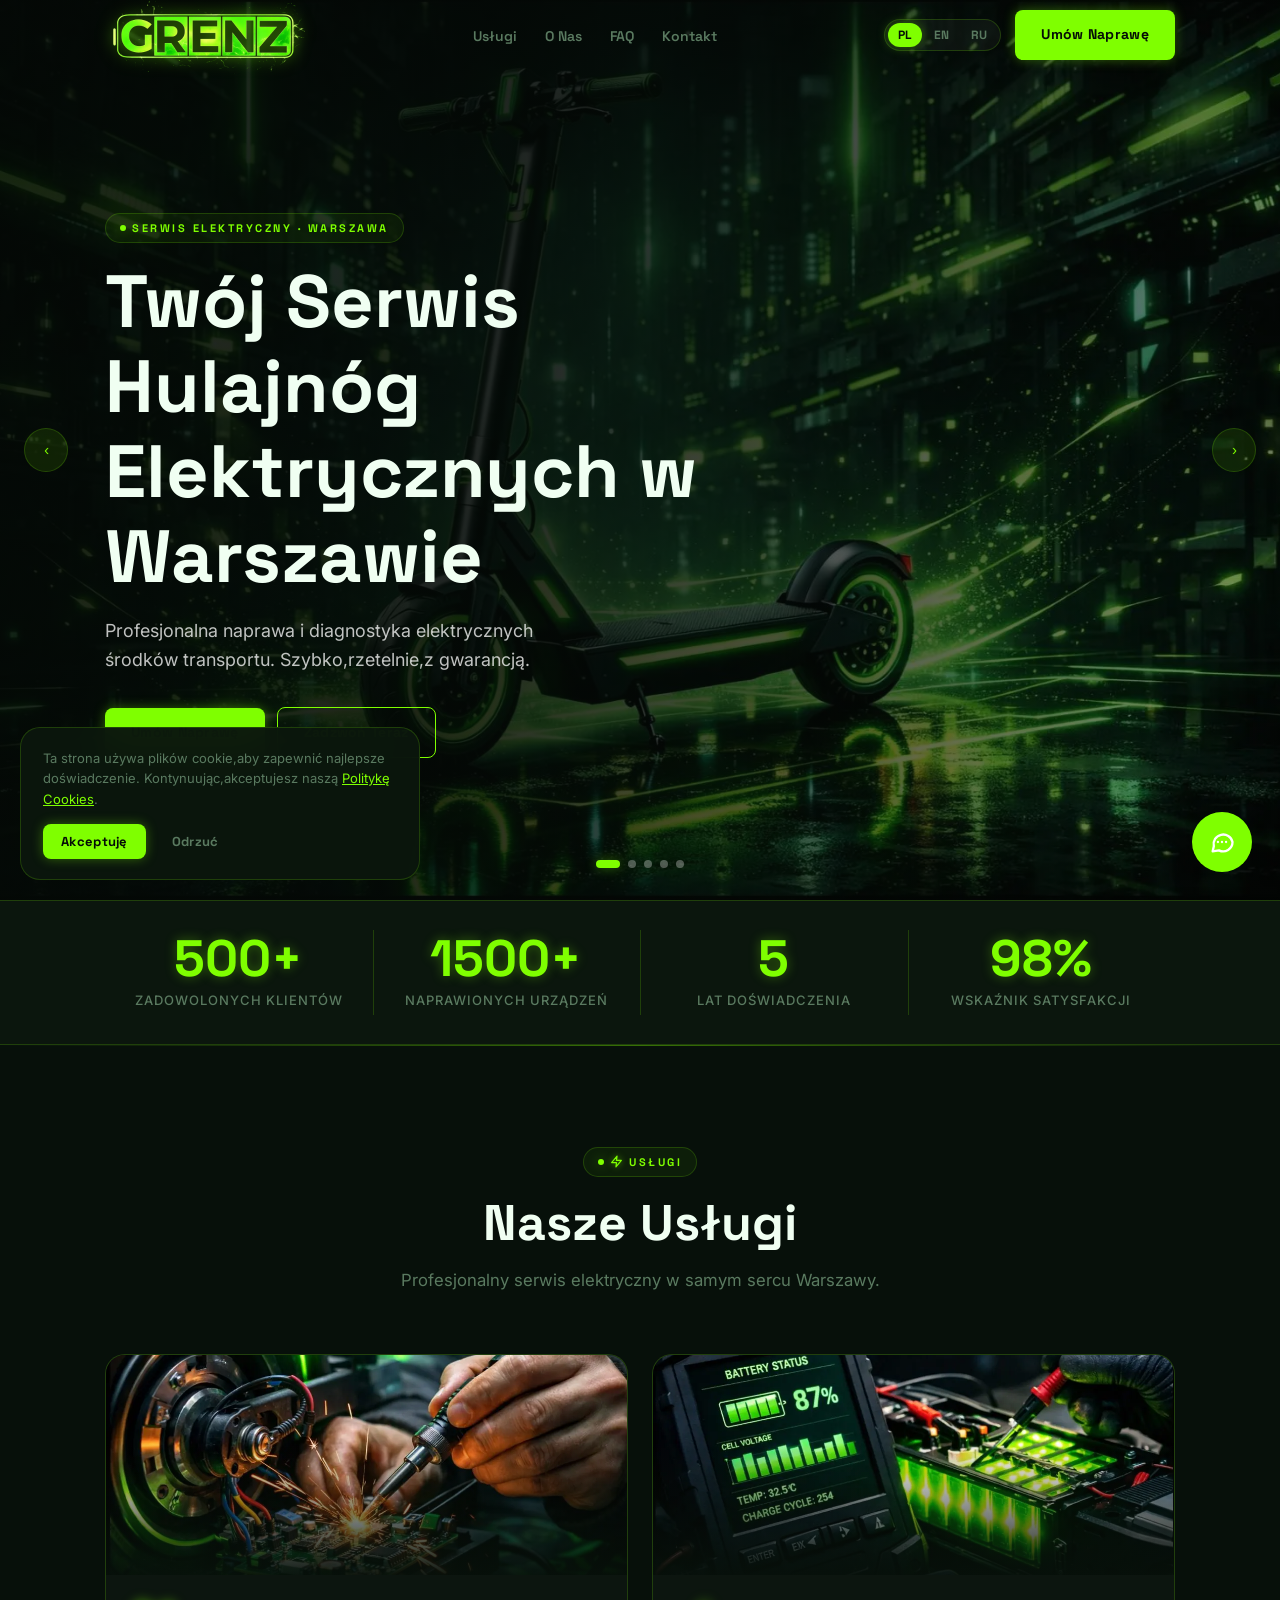
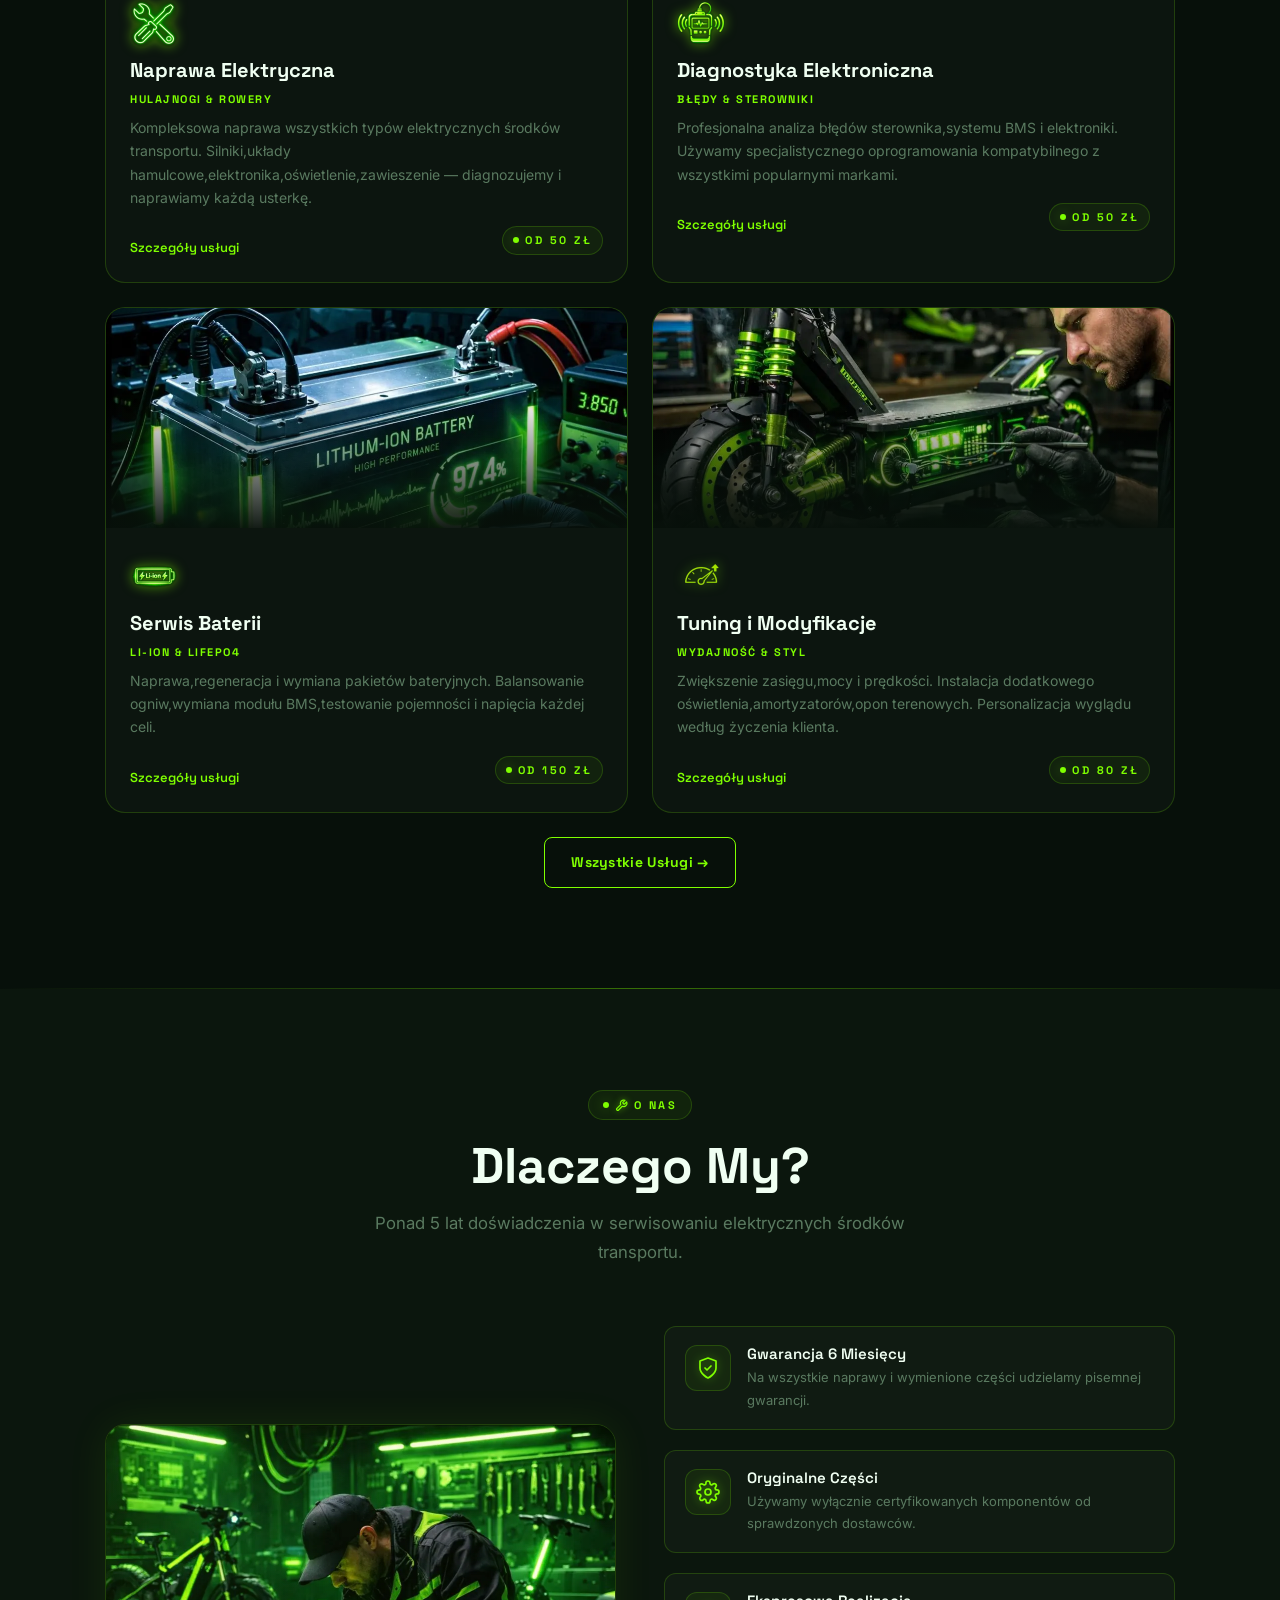
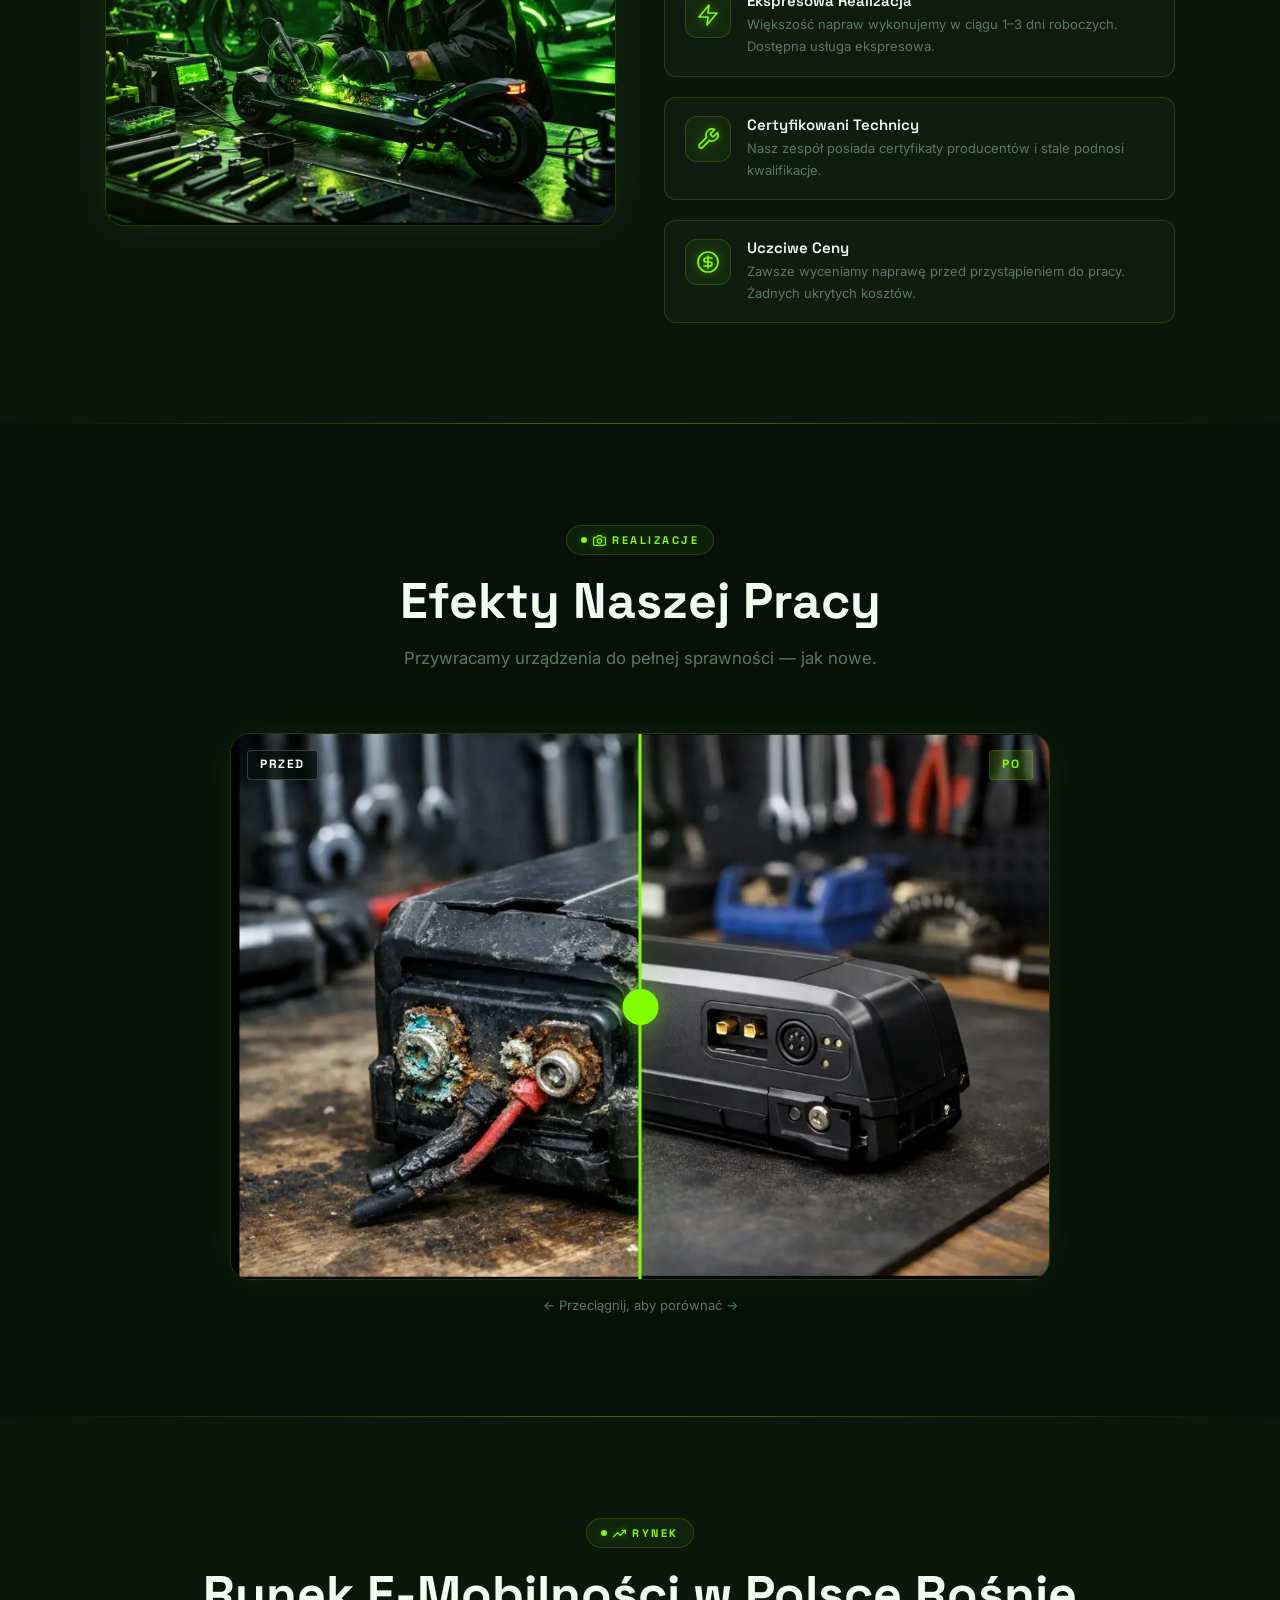
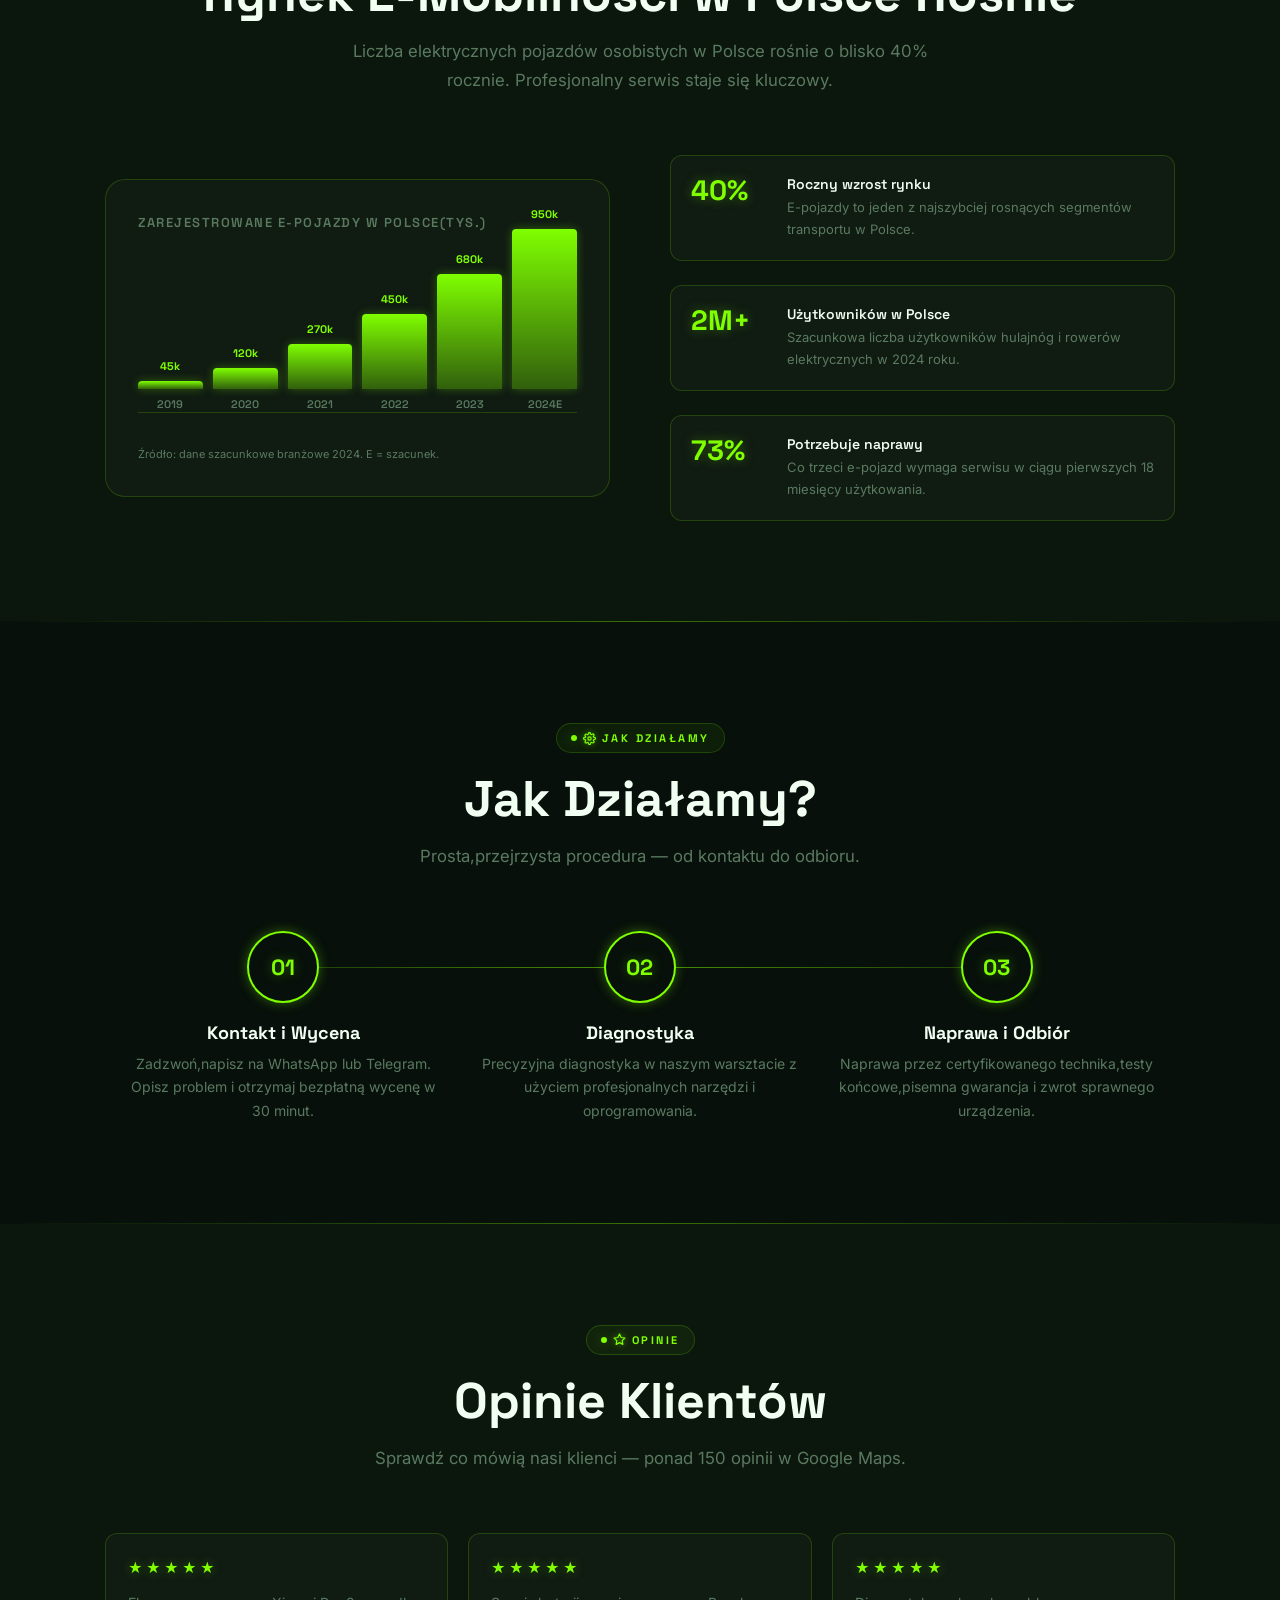
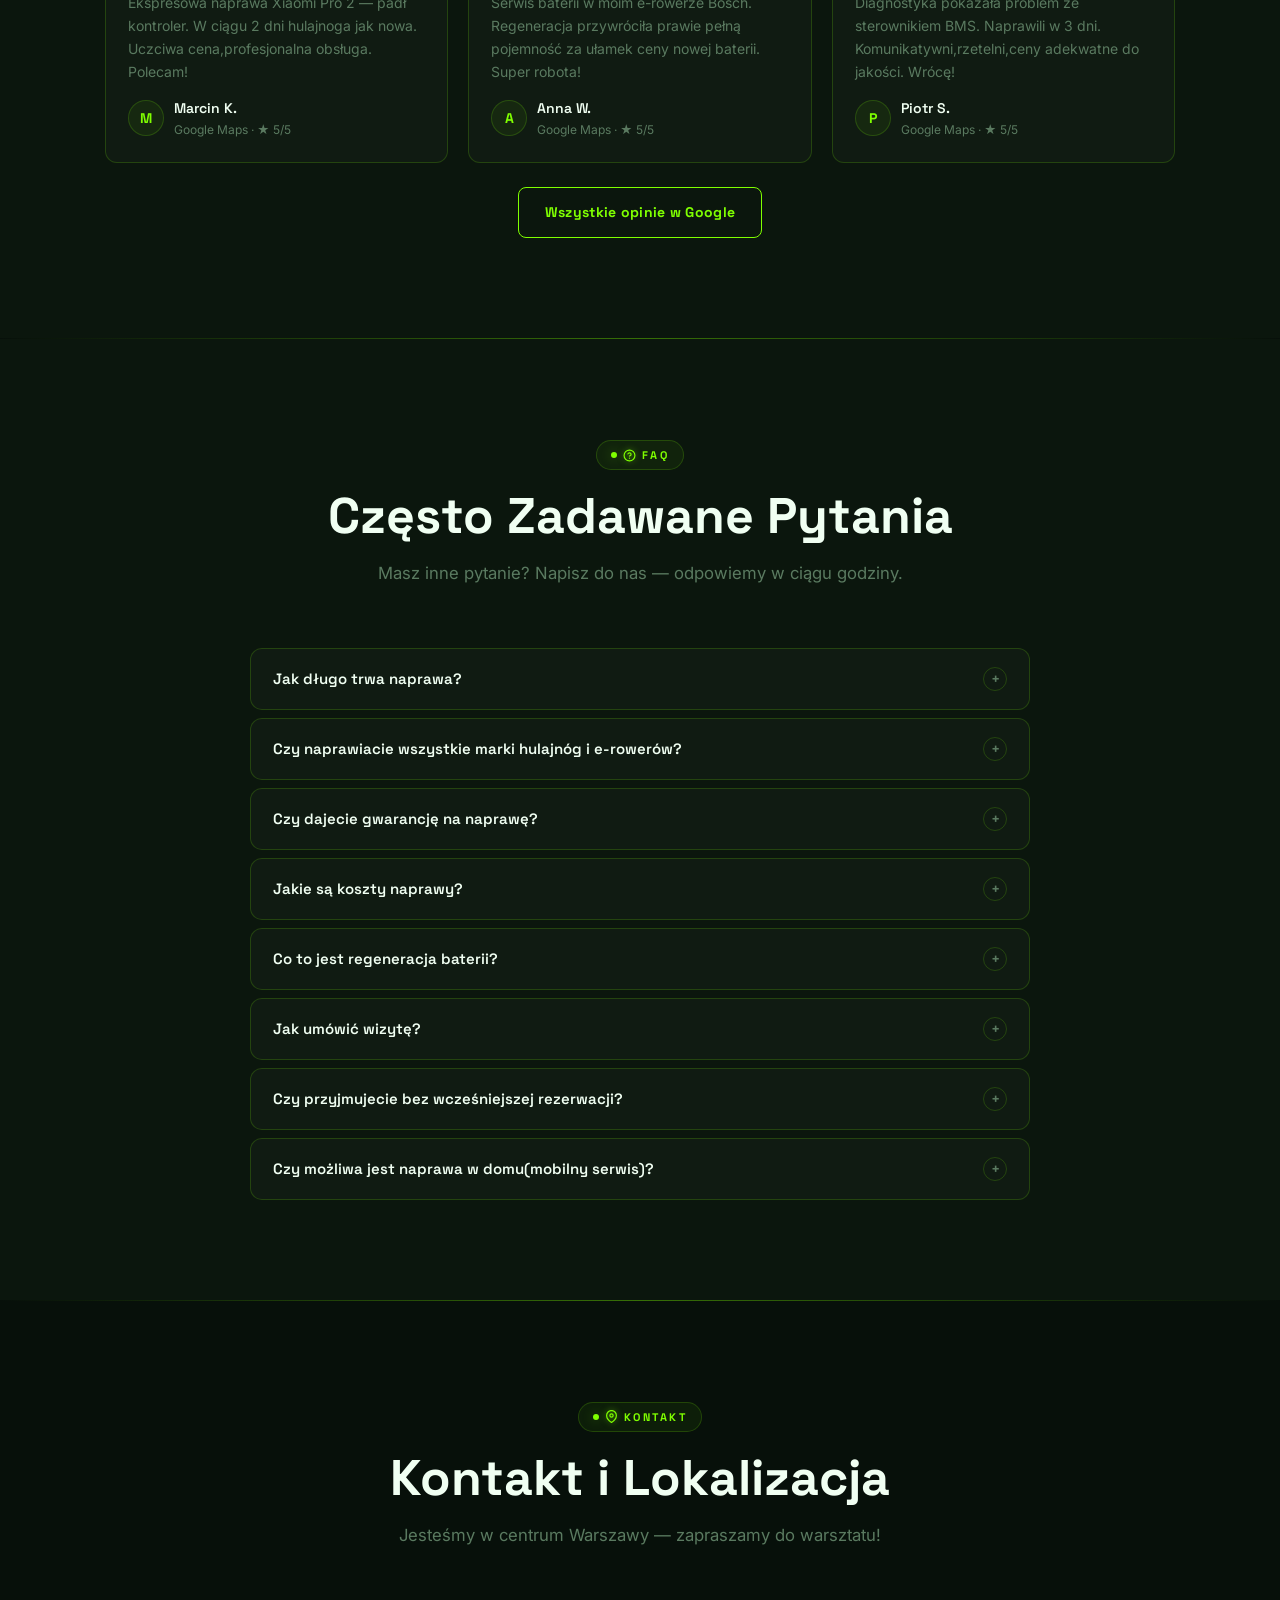
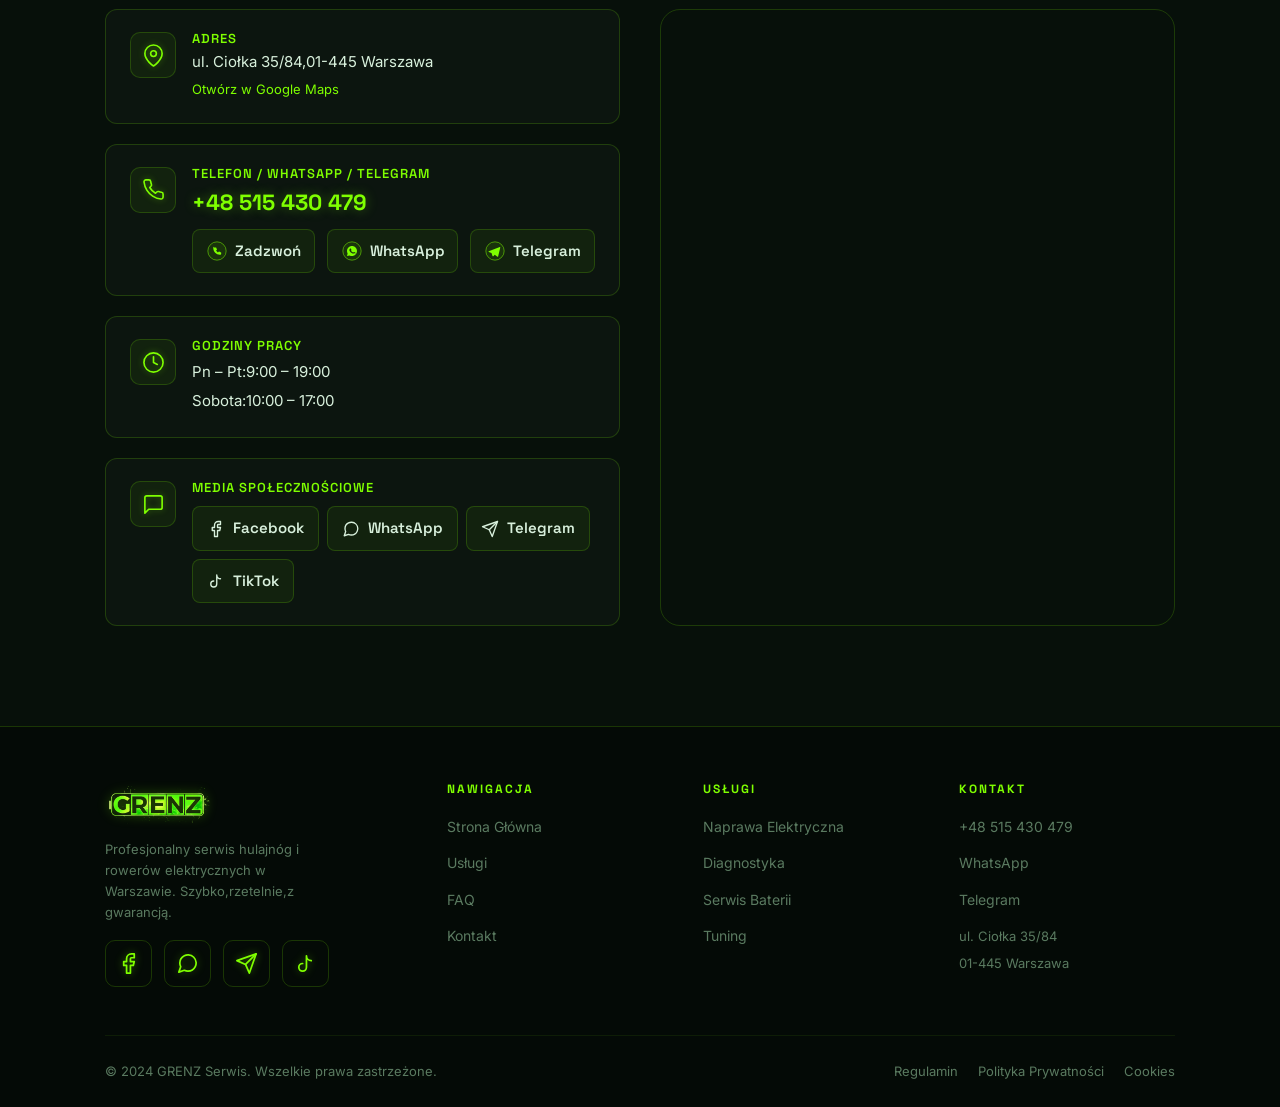
==== commit fca7d4e3: "Performance optimization: WebP images, minified CSS/JS, defer loading, cache headers" ====
--- a/index.html
+++ b/index.html
@@ -125,11 +125,26 @@
 <!-- ═══ HERO ═══ -->
 <section class="hero" id="home" aria-label="Hero slider">
   <div class="hero-slides">
-    <div class="hero-slide active"><img src="uploads/hero_slider_1_scooter.jpg" alt="Serwis hulajnóg elektrycznych Warszawa" width="1920" height="1080" loading="eager" fetchpriority="high"></div>
-    <div class="hero-slide"><img src="uploads/hero_slider_2_ebike.jpg" alt="Naprawa rowerów elektrycznych Warszawa" width="1920" height="1080" loading="lazy"></div>
-    <div class="hero-slide"><img src="uploads/hero_slider_3_repair.jpg" alt="Profesjonalna naprawa e-scooter" width="1920" height="1080" loading="lazy"></div>
-    <div class="hero-slide"><img src="uploads/hero_slider_4_battery.jpg" alt="Serwis baterii Li-Ion hulajnoga" width="1920" height="1080" loading="lazy"></div>
-    <div class="hero-slide"><img src="uploads/hero_slider_5_shop.jpg" alt="Części i akcesoria do hulajnóg" width="1920" height="1080" loading="lazy"></div>
+    <div class="hero-slide active"><picture>
+  <source srcset="uploads/hero_slider_1_scooter.webp" type="image/webp">
+  <img src="uploads/hero_slider_1_scooter.jpg" width="1547" height="1031" alt="Serwis hulajnóg elektrycznych Warszawa" width="1920" height="1080" loading="eager" fetchpriority="high">
+</picture></div>
+    <div class="hero-slide"><picture>
+  <source srcset="uploads/hero_slider_2_ebike.webp" type="image/webp">
+  <img src="uploads/hero_slider_2_ebike.jpg" width="1547" height="1031" alt="Naprawa rowerów elektrycznych Warszawa" width="1920" height="1080" loading="lazy">
+</picture></div>
+    <div class="hero-slide"><picture>
+  <source srcset="uploads/hero_slider_3_repair.webp" type="image/webp">
+  <img src="uploads/hero_slider_3_repair.jpg" width="1547" height="1031" alt="Profesjonalna naprawa e-scooter" width="1920" height="1080" loading="lazy">
+</picture></div>
+    <div class="hero-slide"><picture>
+  <source srcset="uploads/hero_slider_4_battery.webp" type="image/webp">
+  <img src="uploads/hero_slider_4_battery.jpg" width="1547" height="1031" alt="Serwis baterii Li-Ion hulajnoga" width="1920" height="1080" loading="lazy">
+</picture></div>
+    <div class="hero-slide"><picture>
+  <source srcset="uploads/hero_slider_5_shop.webp" type="image/webp">
+  <img src="uploads/hero_slider_5_shop.jpg" width="1547" height="1031" alt="Części i akcesoria do hulajnóg" width="1920" height="1080" loading="lazy">
+</picture></div>
   </div>
   <div class="hero-overlay"></div>
   <div class="hero-content container">
@@ -178,7 +193,10 @@
     </div>
     <div class="services-grid">
       <article class="service-card reveal">
-        <div class="service-img"><img src="uploads/grenz-service-repair.jpg" alt="Naprawa hulajnogi elektrycznej" loading="lazy"><div class="service-img-overlay"></div></div>
+        <div class="service-img"><picture>
+  <source srcset="uploads/grenz-service-repair.webp" type="image/webp">
+  <img src="uploads/grenz-service-repair.jpg" width="1031" height="1031" alt="Naprawa hulajnogi elektrycznej" loading="lazy">
+</picture><div class="service-img-overlay"></div></div>
         <div class="service-body">
           <img class="service-icon" src="uploads/icon_repair_neon.png" alt="" width="48" height="48" loading="lazy">
           <h3 data-t="s.title">Naprawa Elektryczna</h3>
@@ -191,7 +209,10 @@
         </div>
       </article>
       <article class="service-card reveal" data-delay="100">
-        <div class="service-img"><img src="uploads/grenz-service-diagnostics.jpg" alt="Elektroniczna diagnostyka e-scooter" loading="lazy"><div class="service-img-overlay"></div></div>
+        <div class="service-img"><picture>
+  <source srcset="uploads/grenz-service-diagnostics.webp" type="image/webp">
+  <img src="uploads/grenz-service-diagnostics.jpg" width="1031" height="1031" alt="Elektroniczna diagnostyka e-scooter" loading="lazy">
+</picture><div class="service-img-overlay"></div></div>
         <div class="service-body">
           <img class="service-icon" src="uploads/icon_diagnostic_neon.png" alt="" width="48" height="48" loading="lazy">
           <h3 data-t="s.title">Diagnostyka Elektroniczna</h3>
@@ -204,7 +225,10 @@
         </div>
       </article>
       <article class="service-card reveal" data-delay="200">
-        <div class="service-img"><img src="uploads/grenz-service-battery.jpg" alt="Serwis i regeneracja baterii Li-Ion" loading="lazy"><div class="service-img-overlay"></div></div>
+        <div class="service-img"><picture>
+  <source srcset="uploads/grenz-service-battery.webp" type="image/webp">
+  <img src="uploads/grenz-service-battery.jpg" width="1031" height="1031" alt="Serwis i regeneracja baterii Li-Ion" loading="lazy">
+</picture><div class="service-img-overlay"></div></div>
         <div class="service-body">
           <img class="service-icon" src="uploads/icon_battery_neon.png" alt="" width="48" height="48" loading="lazy">
           <h3 data-t="s.title">Serwis Baterii</h3>
@@ -217,7 +241,10 @@
         </div>
       </article>
       <article class="service-card reveal" data-delay="300">
-        <div class="service-img"><img src="uploads/grenz-service-tuning.jpg" alt="Tuning i modyfikacje hulajnogi elektrycznej" loading="lazy"><div class="service-img-overlay"></div></div>
+        <div class="service-img"><picture>
+  <source srcset="uploads/grenz-service-tuning.webp" type="image/webp">
+  <img src="uploads/grenz-service-tuning.jpg" width="1031" height="1031" alt="Tuning i modyfikacje hulajnogi elektrycznej" loading="lazy">
+</picture><div class="service-img-overlay"></div></div>
         <div class="service-body">
           <img class="service-icon" src="uploads/icon_tuning.png" alt="" width="48" height="48" loading="lazy">
           <h3 data-t="s.title">Tuning i Modyfikacje</h3>
@@ -246,7 +273,10 @@
     </div>
     <div class="why-grid">
       <div class="why-img reveal-left">
-        <img src="uploads/grenz-hero-main.jpg" alt="Warsztat GRENZ — technik przy pracy" loading="lazy">
+        <picture>
+  <source srcset="uploads/grenz-hero-main.webp" type="image/webp">
+  <img src="uploads/grenz-hero-main.jpg" width="1200" height="800" alt="Warsztat GRENZ — technik przy pracy" loading="lazy">
+</picture>
         <div class="why-glow"></div>
       </div>
       <div class="why-reasons">
@@ -271,8 +301,14 @@
       <p data-t="ba_sub">Przywracamy urządzenia do pełnej sprawności — jak nowe.</p>
     </div>
     <div class="ba-wrap reveal">
-      <img class="ba-after" src="uploads/repair_after_2.jpg" alt="Hulajnoga po naprawie GRENZ" loading="lazy">
-      <div class="ba-before-wrap"><img src="uploads/repair_before_2.jpg" alt="Hulajnoga przed naprawą" loading="lazy"></div>
+      <picture>
+  <source srcset="uploads/repair_after_2.webp" type="image/webp">
+  <img class="ba-after" src="uploads/repair_after_2.jpg" width="1200" height="800" alt="Hulajnoga po naprawie GRENZ" loading="lazy">
+</picture>
+      <div class="ba-before-wrap"><picture>
+  <source srcset="uploads/repair_before_2.webp" type="image/webp">
+  <img src="uploads/repair_before_2.jpg" width="1200" height="800" alt="Hulajnoga przed naprawą" loading="lazy">
+</picture></div>
       <div class="ba-handle"></div>
       <span class="ba-label ba-label-before" data-t="ba_before">PRZED</span>
       <span class="ba-label ba-label-after" data-t="ba_after">PO</span>
@@ -513,7 +549,7 @@
   </button>
 </div>
 
-<script src="js/i18n.js"></script>
-<script src="js/main.js"></script>
+<script src="js/i18n.js" defer></script>
+<script src="js/main.js" defer></script>
 </body>
 </html>
--- a/css/style.css
+++ b/css/style.css
@@ -1,439 +1 @@
-/* ===================================================
-   GRENZ SERWIS — Main Stylesheet
-   Design: Dark neon-green, 1150px grid
-   =================================================== */
-
-@import url('https://fonts.googleapis.com/css2?family=Space+Grotesk:wght@400;500;600;700;800&family=Inter:wght@400;500;600&display=swap');
-
-/* ─── CSS Variables ─── */
-:root {
-  --neon: #7fff00;
-  --neon-bright: #aaff22;
-  --neon-dim: rgba(127,255,0,.55);
-  --neon-bg: rgba(127,255,0,.06);
-  --neon-border: rgba(127,255,0,.18);
-  --bg: #07100a;
-  --bg2: #0b160d;
-  --bg3: #0e1b10;
-  --card: rgba(255,255,255,.025);
-  --text: #d8f0dc;
-  --text-muted: #5a7a60;
-  --text-head: #f0fff2;
-  --glow-sm: 0 0 12px rgba(127,255,0,.35);
-  --glow: 0 0 22px rgba(127,255,0,.45), 0 0 60px rgba(127,255,0,.16);
-  --glow-lg: 0 0 35px rgba(127,255,0,.65), 0 0 90px rgba(127,255,0,.28);
-  --max-w: 1150px;
-  --gap: clamp(16px,3.5vw,40px);
-  --section-py: clamp(56px,8vw,100px);
-  --r: 12px;
-  --r-sm: 8px;
-  --r-lg: 20px;
-  --ease: .3s cubic-bezier(.4,0,.2,1);
-  --font-h: 'Space Grotesk', 'Helvetica Neue', sans-serif;
-  --font-b: 'Inter', 'Helvetica Neue', sans-serif;
-}
-
-/* ─── Reset ─── */
-*,*::before,*::after{box-sizing:border-box;margin:0;padding:0}
-html{scroll-behavior:smooth;font-size:16px;overflow-x:hidden;max-width:100vw}
-body{font-family:var(--font-b);background:var(--bg);color:var(--text);line-height:1.65;overflow-x:hidden;-webkit-font-smoothing:antialiased;max-width:100vw;width:100%}
-img,iframe,video{max-width:100%}
-img{max-width:100%;display:block;height:auto}
-a{color:inherit;text-decoration:none}
-button{cursor:pointer;border:none;background:none;font-family:inherit;color:inherit}
-ul,ol{list-style:none}
-input,textarea,select{font-family:inherit}
-
-/* ─── Typography ─── */
-h1,h2,h3,h4,h5{font-family:var(--font-h);font-weight:700;color:var(--text-head);line-height:1.15;text-wrap:pretty}
-h1{font-size:clamp(38px,6vw,74px)}
-h2{font-size:clamp(28px,4vw,50px)}
-h3{font-size:clamp(18px,2.2vw,26px)}
-h4{font-size:clamp(16px,1.8vw,20px);font-weight:600}
-p{color:var(--text);line-height:1.7}
-
-.neon{color:var(--neon);text-shadow:var(--glow-sm)}
-.badge{display:inline-flex;align-items:center;gap:6px;font-family:var(--font-h);font-size:11px;font-weight:700;letter-spacing:2.5px;text-transform:uppercase;color:var(--neon);background:var(--neon-bg);border:1px solid var(--neon-border);padding:5px 14px;border-radius:100px;margin-bottom:18px}
-.badge::before{content:'';width:6px;height:6px;border-radius:50%;background:var(--neon);box-shadow:var(--glow-sm)}
-.badge svg{width:13px;height:13px;stroke:currentColor;fill:none;stroke-width:2.2;stroke-linecap:round;stroke-linejoin:round;flex-shrink:0;filter:drop-shadow(0 0 3px rgba(127,255,0,.55))}
-.icon-svg{stroke:var(--neon);fill:none;stroke-width:1.7;stroke-linecap:round;stroke-linejoin:round;filter:drop-shadow(0 0 4px rgba(127,255,0,.4)) drop-shadow(0 0 10px rgba(127,255,0,.12))}
-
-/* ─── Layout ─── */
-.container{width:100%;max-width:var(--max-w);margin:0 auto;padding:0 var(--gap)}
-.section{padding:var(--section-py) 0}
-.section-head{text-align:center;margin-bottom:clamp(36px,5vw,60px)}
-.section-head p{max-width:600px;margin:.8em auto 0;color:var(--text-muted);font-size:1.05rem}
-
-/* ─── Neon Divider ─── */
-.neon-line{width:100%;height:1px;background:linear-gradient(90deg,transparent,var(--neon),transparent);margin:0;opacity:.4}
-.neon-line-v{width:2px;height:100%;background:linear-gradient(180deg,transparent,var(--neon),transparent);opacity:.35}
-
-/* ─── Buttons ─── */
-.btn{display:inline-flex;align-items:center;gap:8px;padding:13px 26px;border-radius:var(--r-sm);font-family:var(--font-h);font-size:14px;font-weight:700;letter-spacing:.3px;transition:var(--ease);white-space:nowrap;position:relative;overflow:hidden}
-.btn-primary{background:var(--neon);color:#040d06;box-shadow:var(--glow-sm)}
-.btn-primary:hover{background:var(--neon-bright);box-shadow:var(--glow);transform:translateY(-2px)}
-.btn-outline{background:transparent;color:var(--neon);border:1.5px solid var(--neon)}
-.btn-outline:hover{background:var(--neon-bg);box-shadow:var(--glow-sm);transform:translateY(-2px)}
-.btn-ghost{color:var(--text-muted);font-size:14px;display:inline-flex;align-items:center;gap:6px;transition:var(--ease)}
-.btn-ghost:hover{color:var(--neon)}
-.btn svg{flex-shrink:0}
-
-/* ─── Header ─── */
-.header{position:fixed;top:0;left:0;right:0;z-index:200;transition:background var(--ease),box-shadow var(--ease)}
-.header.scrolled{background:rgba(7,16,10,.96);backdrop-filter:blur(24px);-webkit-backdrop-filter:blur(24px);box-shadow:0 1px 0 var(--neon-border)}
-.nav{display:flex;align-items:center;gap:32px;height:70px}
-.nav-logo{flex-shrink:0;height:44px;display:flex;align-items:center}
-.nav-logo img{height:44px;width:auto;filter:drop-shadow(0 0 8px rgba(127,255,0,.5))}
-.nav-links{display:flex;align-items:center;gap:28px;margin-left:auto}
-.nav-links a{font-family:var(--font-h);font-size:14px;font-weight:600;color:var(--text-muted);transition:var(--ease);position:relative}
-.nav-links a::after{content:'';position:absolute;bottom:-4px;left:0;right:0;height:2px;background:var(--neon);border-radius:1px;transform:scaleX(0);transition:var(--ease)}
-.nav-links a:hover{color:var(--neon)}
-.nav-links a:hover::after{transform:scaleX(1)}
-.nav-actions{display:flex;align-items:center;gap:14px;flex-shrink:0;margin-left:auto}
-.lang-sw{display:flex;align-items:center;gap:2px;background:rgba(255,255,255,.04);border:1px solid var(--neon-border);border-radius:100px;padding:3px}
-.lang-btn{font-family:var(--font-h);font-size:12px;font-weight:700;padding:4px 10px;border-radius:100px;color:var(--text-muted);transition:var(--ease)}
-.lang-btn.active{background:var(--neon);color:#040d06;box-shadow:var(--glow-sm)}
-.lang-btn:hover:not(.active){color:var(--neon)}
-.nav-toggle{display:none;flex-direction:column;gap:5px;padding:4px;border-radius:4px}
-.nav-toggle span{display:block;width:22px;height:2px;background:var(--neon);border-radius:1px;transition:var(--ease)}
-
-/* ─── Mobile Nav ─── */
-.mobile-nav{display:none;position:fixed;inset:0;background:rgba(7,16,10,.98);z-index:190;flex-direction:column;align-items:center;justify-content:center;gap:32px}
-.mobile-nav.open{display:flex}
-.mobile-nav a{font-family:var(--font-h);font-size:24px;font-weight:700;color:var(--text-muted);transition:var(--ease)}
-.mobile-nav a:hover{color:var(--neon)}
-.mobile-nav-close{position:absolute;top:20px;right:20px;font-size:28px;color:var(--text-muted)}
-
-/* ─── Hero ─── */
-.hero{position:relative;height:100vh;min-height:600px;overflow:hidden;background:#04090a}
-.hero-slides{position:absolute;inset:0}
-.hero-slide{position:absolute;inset:0;opacity:0;transition:opacity 1s ease}
-.hero-slide.active{opacity:1}
-.hero-slide img{width:100%;height:100%;object-fit:cover;object-position:center top}
-.hero-overlay{position:absolute;inset:0;background:linear-gradient(105deg,rgba(4,9,6,.88) 40%,rgba(4,9,6,.4) 100%)}
-.hero-content{position:absolute;inset:0;display:flex;align-items:center;padding-top:70px}
-.hero-text{max-width:620px}
-.hero-badge{margin-bottom:16px}
-.hero-title{font-size:clamp(36px,5.5vw,68px);font-weight:800;color:#fff;line-height:1.1;text-shadow:0 2px 40px rgba(0,0,0,.6)}
-.hero-title .hl{color:var(--neon);text-shadow:var(--glow-sm)}
-.hero-sub{margin:18px 0 32px;color:rgba(255,255,255,.75);font-size:clamp(15px,1.6vw,18px);max-width:480px;line-height:1.6}
-.hero-ctas{display:flex;flex-wrap:wrap;gap:12px;align-items:center}
-.hero-nav{position:absolute;bottom:32px;left:50%;transform:translateX(-50%);display:flex;gap:8px}
-.hero-dot{width:8px;height:8px;border-radius:50%;background:rgba(255,255,255,.3);transition:var(--ease);cursor:pointer;border:none}
-.hero-dot.active{background:var(--neon);box-shadow:var(--glow-sm);width:24px;border-radius:4px}
-.hero-arrow{position:absolute;top:50%;transform:translateY(-50%);background:rgba(127,255,0,.1);border:1px solid var(--neon-border);color:var(--neon);width:44px;height:44px;border-radius:50%;display:flex;align-items:center;justify-content:center;transition:var(--ease);cursor:pointer;z-index:5}
-.hero-arrow:hover{background:var(--neon-bg);box-shadow:var(--glow-sm)}
-.hero-arrow-left{left:24px}.hero-arrow-right{right:24px}
-.hero-scroll{position:absolute;bottom:36px;right:40px;display:flex;flex-direction:column;align-items:center;gap:6px;color:var(--text-muted);font-size:12px;font-family:var(--font-h);letter-spacing:1px}
-.hero-scroll-line{width:1px;height:40px;background:linear-gradient(180deg,transparent,var(--neon));animation:scrollAnim 2s ease-in-out infinite}
-@keyframes scrollAnim{0%,100%{opacity:.4;transform:translateY(0)}50%{opacity:1;transform:translateY(6px)}}
-
-/* ─── Stats Bar ─── */
-.stats-bar{background:var(--bg2);border-top:1px solid var(--neon-border);border-bottom:1px solid var(--neon-border)}
-.stats-bar-inner{display:grid;grid-template-columns:repeat(4,1fr);gap:0}
-.stat-item{display:flex;flex-direction:column;align-items:center;padding:32px 24px;position:relative;text-align:center}
-.stat-item+.stat-item::before{content:'';position:absolute;left:0;top:20%;bottom:20%;width:1px;background:var(--neon-border)}
-.stat-num{font-family:var(--font-h);font-size:clamp(32px,4vw,52px);font-weight:800;color:var(--neon);text-shadow:var(--glow-sm);line-height:1}
-.stat-label{font-size:13px;color:var(--text-muted);font-weight:500;margin-top:6px;text-transform:uppercase;letter-spacing:1px}
-
-/* ─── Services ─── */
-.services-grid{display:grid;grid-template-columns:repeat(2,1fr);gap:24px}
-.service-card{background:var(--card);border:1px solid var(--neon-border);border-radius:var(--r-lg);overflow:hidden;transition:var(--ease);position:relative;group:true}
-.service-card:hover{border-color:rgba(127,255,0,.5);box-shadow:0 0 30px rgba(127,255,0,.1);transform:translateY(-4px)}
-.service-img{height:220px;overflow:hidden;position:relative}
-.service-img img{width:100%;height:100%;object-fit:cover;transition:transform .6s ease}
-.service-card:hover .service-img img{transform:scale(1.05)}
-.service-img-overlay{position:absolute;inset:0;background:linear-gradient(180deg,transparent 40%,rgba(7,16,10,.95))}
-.service-body{padding:24px}
-.service-icon{width:48px;height:48px;margin-bottom:12px;filter:drop-shadow(0 0 6px rgba(127,255,0,.6))}
-.service-body h3{font-size:20px;margin-bottom:8px}
-.service-body p{font-size:14px;color:var(--text-muted);line-height:1.65}
-.service-link{display:inline-flex;align-items:center;gap:6px;margin-top:14px;font-size:13px;font-weight:600;color:var(--neon);font-family:var(--font-h);transition:var(--ease)}
-.service-link:hover{gap:10px;text-shadow:var(--glow-sm)}
-
-/* ─── Why Us ─── */
-.why{background:var(--bg2)}
-.why-grid{display:grid;grid-template-columns:1fr 1fr;gap:48px;align-items:center}
-.why-img{border-radius:var(--r-lg);overflow:hidden;border:1px solid var(--neon-border);box-shadow:0 0 40px rgba(127,255,0,.08);position:relative}
-.why-img img{width:100%;height:100%;object-fit:cover;min-height:400px}
-.why-glow{position:absolute;inset:0;background:linear-gradient(135deg,rgba(127,255,0,.06),transparent);pointer-events:none}
-.why-reasons{display:flex;flex-direction:column;gap:20px}
-.why-item{display:flex;gap:16px;padding:18px 20px;background:var(--card);border:1px solid var(--neon-border);border-radius:var(--r);transition:var(--ease)}
-.why-item:hover{border-color:rgba(127,255,0,.4);box-shadow:var(--glow-sm)}
-.why-icon{width:46px;height:46px;border-radius:12px;background:var(--neon-bg);border:1px solid var(--neon-border);display:flex;align-items:center;justify-content:center;flex-shrink:0}
-.why-icon svg{width:24px;height:24px}
-.why-text h4{font-size:15px;margin-bottom:4px}
-.why-text p{font-size:13px;color:var(--text-muted)}
-
-/* ─── Before / After ─── */
-.ba-wrap{position:relative;user-select:none;border-radius:var(--r-lg);overflow:hidden;border:1px solid var(--neon-border);max-width:820px;margin:0 auto;box-shadow:0 0 40px rgba(127,255,0,.08)}
-.ba-after{width:100%;display:block}
-.ba-before-wrap{position:absolute;inset:0;overflow:hidden;width:50%}
-.ba-before-wrap img{position:absolute;top:0;left:0;height:100%;width:820px;max-width:820px;object-fit:cover}
-.ba-handle{position:absolute;top:0;bottom:0;width:3px;background:var(--neon);box-shadow:var(--glow);cursor:ew-resize;left:50%;transform:translateX(-50%)}
-.ba-handle::after{content:'';position:absolute;top:50%;left:50%;transform:translate(-50%,-50%);width:36px;height:36px;background:var(--neon);border-radius:50%;box-shadow:var(--glow);cursor:ew-resize;display:flex;align-items:center;justify-content:center}
-.ba-label{position:absolute;top:16px;font-family:var(--font-h);font-size:12px;font-weight:700;letter-spacing:1.5px;text-transform:uppercase;padding:4px 12px;border-radius:4px}
-.ba-label-before{left:16px;background:rgba(7,16,10,.8);border:1px solid rgba(255,255,255,.2);color:#fff}
-.ba-label-after{right:16px;background:rgba(127,255,0,.15);border:1px solid var(--neon-border);color:var(--neon)}
-
-/* ─── Market / Chart ─── */
-.market{background:var(--bg2)}
-.market-layout{display:grid;grid-template-columns:1fr 1fr;gap:60px;align-items:center}
-.chart-wrap{background:var(--card);border:1px solid var(--neon-border);border-radius:var(--r-lg);padding:32px;position:relative}
-.chart-title{font-family:var(--font-h);font-size:13px;font-weight:600;color:var(--text-muted);text-transform:uppercase;letter-spacing:1.5px;margin-bottom:24px}
-.chart-bars{display:flex;align-items:flex-end;gap:10px;height:180px;padding-bottom:24px;position:relative}
-.chart-bars::after{content:'';position:absolute;bottom:24px;left:0;right:0;height:1px;background:var(--neon-border)}
-.chart-bar-group{flex:1;display:flex;flex-direction:column;align-items:center;gap:6px}
-.chart-bar{width:100%;background:linear-gradient(180deg,var(--neon),rgba(127,255,0,.3));border-radius:4px 4px 0 0;transform-origin:bottom;transform:scaleY(0);transition:transform 1s cubic-bezier(.4,0,.2,1);box-shadow:0 0 10px rgba(127,255,0,.3);min-height:4px}
-.chart-bar.visible{transform:scaleY(1)}
-.chart-year{font-size:11px;color:var(--text-muted);font-family:var(--font-h);font-weight:600}
-.chart-value{font-size:11px;color:var(--neon);font-family:var(--font-h);font-weight:700}
-.market-stats{display:flex;flex-direction:column;gap:24px}
-.market-stat-item{display:flex;align-items:flex-start;gap:16px;padding:20px;background:var(--card);border:1px solid var(--neon-border);border-radius:var(--r)}
-.msi-num{font-family:var(--font-h);font-size:28px;font-weight:800;color:var(--neon);text-shadow:var(--glow-sm);line-height:1;flex-shrink:0;width:80px}
-.msi-text h4{font-size:14px;font-weight:600;margin-bottom:4px}
-.msi-text p{font-size:13px;color:var(--text-muted)}
-
-/* ─── Process ─── */
-.process-steps{display:grid;grid-template-columns:repeat(3,1fr);gap:0;position:relative}
-.process-steps::after{content:'';position:absolute;top:36px;left:calc(1/6 * 100%);right:calc(1/6 * 100%);height:1px;background:linear-gradient(90deg,var(--neon-border),var(--neon-dim),var(--neon-border));z-index:0}
-.process-step{display:flex;flex-direction:column;align-items:center;text-align:center;padding:0 20px;position:relative;z-index:1}
-.step-num{width:72px;height:72px;border-radius:50%;background:var(--bg);border:2px solid var(--neon);display:flex;align-items:center;justify-content:center;font-family:var(--font-h);font-size:22px;font-weight:800;color:var(--neon);text-shadow:var(--glow-sm);box-shadow:var(--glow-sm);margin-bottom:20px;flex-shrink:0}
-.process-step h3{font-size:18px;margin-bottom:8px}
-.process-step p{font-size:14px;color:var(--text-muted)}
-
-/* ─── FAQ ─── */
-.faq{background:var(--bg2)}
-.faq-list{max-width:780px;margin:0 auto;display:flex;flex-direction:column;gap:8px}
-.faq-item{background:var(--card);border:1px solid var(--neon-border);border-radius:var(--r);overflow:hidden;transition:border-color var(--ease)}
-.faq-item.open{border-color:rgba(127,255,0,.4)}
-.faq-q{width:100%;display:flex;align-items:center;justify-content:space-between;padding:18px 22px;font-family:var(--font-h);font-size:15px;font-weight:600;color:var(--text-head);cursor:pointer;text-align:left;gap:12px;transition:color var(--ease)}
-.faq-q:hover,.faq-item.open .faq-q{color:var(--neon)}
-.faq-icon{width:24px;height:24px;border:1.5px solid var(--neon-border);border-radius:50%;display:flex;align-items:center;justify-content:center;flex-shrink:0;transition:var(--ease);color:var(--text-muted)}
-.faq-item.open .faq-icon{background:var(--neon);border-color:var(--neon);color:#040d06;transform:rotate(45deg)}
-.faq-a{max-height:0;overflow:hidden;transition:max-height .4s ease,padding .3s ease}
-.faq-a-inner{padding:0 22px 18px;font-size:14px;color:var(--text-muted);line-height:1.7}
-.faq-item.open .faq-a{max-height:300px}
-
-/* ─── Contact ─── */
-.contact-grid{display:grid;grid-template-columns:1fr 1fr;gap:40px}
-.contact-info{display:flex;flex-direction:column;gap:20px}
-.contact-card{background:var(--card);border:1px solid var(--neon-border);border-radius:var(--r);padding:22px 24px;display:flex;gap:16px;align-items:flex-start;transition:var(--ease)}
-.contact-card:hover{border-color:rgba(127,255,0,.4);box-shadow:var(--glow-sm)}
-.contact-card-icon{width:46px;height:46px;border-radius:10px;background:var(--neon-bg);border:1px solid var(--neon-border);display:flex;align-items:center;justify-content:center;flex-shrink:0}
-.contact-card-icon svg{width:23px;height:23px;stroke:var(--neon);fill:none;stroke-width:1.7;stroke-linecap:round;stroke-linejoin:round;filter:drop-shadow(0 0 3px rgba(127,255,0,.4))}
-.contact-card-text h4{font-size:13px;font-weight:600;text-transform:uppercase;letter-spacing:1px;color:var(--neon);margin-bottom:4px}
-.contact-card-text p,.contact-card-text a{font-size:15px;color:var(--text);line-height:1.5}
-.contact-card-text a:hover{color:var(--neon)}
-.map-wrap{border-radius:var(--r-lg);overflow:hidden;border:1px solid var(--neon-border);height:100%;min-height:400px;position:relative}
-.map-wrap iframe{width:100%;height:100%;min-height:400px;border:none;filter:invert(0.85) hue-rotate(140deg) saturate(1.4) brightness(.8)}
-.social-row{display:flex;gap:12px;margin-top:4px}
-.social-btn{display:flex;align-items:center;gap:8px;padding:10px 14px;background:var(--neon-bg);border:1px solid var(--neon-border);border-radius:var(--r-sm);font-family:var(--font-h);font-size:13px;font-weight:600;color:var(--neon);transition:var(--ease)}
-.social-btn img,.social-btn svg{width:20px;height:20px}
-.social-btn:hover{background:rgba(127,255,0,.12);border-color:var(--neon-dim);box-shadow:var(--glow-sm)}
-
-/* ─── Footer ─── */
-.footer{background:#040a06;border-top:1px solid var(--neon-border);padding:56px 0 24px}
-.footer-grid{display:grid;grid-template-columns:1.4fr 1fr 1fr 1fr;gap:40px;margin-bottom:48px}
-.footer-brand img{height:42px;width:auto;filter:drop-shadow(0 0 6px rgba(127,255,0,.4));margin-bottom:14px}
-.footer-brand p{font-size:13px;color:var(--text-muted);max-width:220px;line-height:1.6}
-.footer-col h5{font-family:var(--font-h);font-size:12px;font-weight:700;letter-spacing:2px;text-transform:uppercase;color:var(--neon);margin-bottom:16px}
-.footer-col ul{display:flex;flex-direction:column;gap:10px}
-.footer-col a{font-size:14px;color:var(--text-muted);transition:var(--ease)}
-.footer-col a:hover{color:var(--neon)}
-.footer-social{display:flex;gap:12px;margin-top:18px;flex-wrap:wrap}
-.footer-social a{width:47px;height:47px;border:1px solid var(--neon-border);border-radius:10px;display:flex;align-items:center;justify-content:center;transition:var(--ease)}
-.footer-social a:hover{border-color:var(--neon-dim);box-shadow:var(--glow-sm);background:var(--neon-bg);transform:translateY(-2px)}
-.footer-social img{width:23px;height:23px}
-.footer-social svg{width:23px;height:23px;stroke:var(--neon);fill:none;stroke-width:1.8;stroke-linecap:round;stroke-linejoin:round;filter:drop-shadow(0 0 4px rgba(127,255,0,.4))}
-.footer-bottom{display:flex;justify-content:space-between;align-items:center;padding-top:24px;border-top:1px solid rgba(127,255,0,.08);flex-wrap:wrap;gap:12px}
-.footer-bottom p{font-size:13px;color:var(--text-muted)}
-.footer-bottom a{font-size:13px;color:var(--text-muted);transition:var(--ease)}
-.footer-bottom a:hover{color:var(--neon)}
-.footer-links{display:flex;gap:20px}
-
-/* ─── Floating Contact ─── */
-@keyframes floatPulse {
-  0%,100%{box-shadow:0 0 14px rgba(127,255,0,.45),0 0 36px rgba(127,255,0,.18),0 0 0 0 rgba(127,255,0,.55)}
-  50%{box-shadow:0 0 22px rgba(127,255,0,.7),0 0 60px rgba(127,255,0,.3),0 0 0 14px rgba(127,255,0,0)}
-}
-@keyframes floatBounce {
-  0%,100%{transform:translateY(0)}
-  50%{transform:translateY(-3px)}
-}
-.float-btn{position:fixed;bottom:28px;right:28px;z-index:300}
-.float-trigger{width:60px;height:60px;border-radius:50%;background:var(--neon);display:flex;align-items:center;justify-content:center;cursor:pointer;transition:transform .35s cubic-bezier(.4,0,.2,1),background .25s ease;border:none;animation:floatPulse 2.4s ease-in-out infinite,floatBounce 3.6s ease-in-out infinite}
-.float-trigger:hover{background:var(--neon-bright);transform:scale(1.08)}
-.float-trigger svg{width:28px;height:28px;color:#fff;transition:transform .35s cubic-bezier(.4,0,.2,1);stroke:#fff}
-.float-trigger.open{animation:none;background:var(--neon-bright);box-shadow:var(--glow-lg)}
-.float-trigger.open svg{transform:scale(.85) rotate(360deg)}
-.float-menu{position:absolute;bottom:78px;right:0;display:flex;flex-direction:column;gap:10px;opacity:0;pointer-events:none;transform:translateY(12px) scale(.95);transition:.3s cubic-bezier(.4,0,.2,1);transform-origin:bottom right;min-width:240px}
-.float-menu.open{opacity:1;pointer-events:all;transform:translateY(0) scale(1)}
-.float-item{display:flex;align-items:center;gap:12px;background:rgba(11,22,13,.97);border:1px solid var(--neon-border);border-radius:100px;padding:8px 22px 8px 8px;backdrop-filter:blur(16px);transition:var(--ease);white-space:nowrap}
-.float-item:hover{border-color:var(--neon-dim);box-shadow:var(--glow-sm);transform:translateX(-4px)}
-.float-item img,.float-item svg{width:40px;height:40px;flex-shrink:0}
-.float-item span{font-family:var(--font-h);font-size:14px;font-weight:600;color:var(--text-head);letter-spacing:.2px}
-
-/* ─── Cookie Banner ─── */
-.cookie{position:fixed;bottom:20px;left:20px;max-width:400px;background:rgba(11,22,13,.97);border:1px solid var(--neon-border);border-radius:var(--r-lg);padding:20px 22px;z-index:400;backdrop-filter:blur(20px);transform:translateY(calc(100% + 30px));transition:.5s cubic-bezier(.4,0,.2,1);display:none}
-.cookie.show{transform:translateY(0)}
-.cookie p{font-size:13px;color:var(--text-muted);margin-bottom:14px;line-height:1.6}
-.cookie p a{color:var(--neon);text-decoration:underline}
-.cookie-btns{display:flex;gap:8px}
-.cookie-btns .btn{font-size:13px;padding:9px 18px}
-
-/* ─── Scroll reveal ─── */
-.reveal{opacity:0;transform:translateY(28px);transition:opacity .65s ease,transform .65s ease}
-.reveal.visible{opacity:1;transform:none}
-.reveal-left{opacity:0;transform:translateX(-28px);transition:opacity .65s ease,transform .65s ease}
-.reveal-left.visible{opacity:1;transform:none}
-.reveal-right{opacity:0;transform:translateX(28px);transition:opacity .65s ease,transform .65s ease}
-.reveal-right.visible{opacity:1;transform:none}
-
-/* ─── Utilities ─── */
-.text-center{text-align:center}
-.mt-4{margin-top:16px}
-.mt-6{margin-top:24px}
-.mb-0{margin-bottom:0}
-.d-flex{display:flex}
-.gap-3{gap:12px}
-
-/* ─── Neon pulse animation ─── */
-@keyframes neonPulse{0%,100%{box-shadow:0 0 12px rgba(127,255,0,.35)}50%{box-shadow:0 0 28px rgba(127,255,0,.7),0 0 60px rgba(127,255,0,.25)}}
-.neon-pulse{animation:neonPulse 3s ease-in-out infinite}
-
-/* ─── Lightning bolt separator ─── */
-.bolt-sep{display:flex;align-items:center;gap:16px;justify-content:center;margin:0 auto;max-width:400px}
-.bolt-sep::before,.bolt-sep::after{content:'';flex:1;height:1px;background:linear-gradient(90deg,transparent,var(--neon))}
-.bolt-sep::after{background:linear-gradient(90deg,var(--neon),transparent)}
-.bolt-icon{color:var(--neon);font-size:20px;text-shadow:var(--glow-sm);flex-shrink:0}
-
-/* ─── Reviews ─── */
-.reviews-grid{display:grid;grid-template-columns:repeat(3,1fr);gap:20px}
-.review-card{background:var(--card);border:1px solid var(--neon-border);border-radius:var(--r);padding:22px;transition:var(--ease)}
-.review-card:hover{border-color:rgba(127,255,0,.35);box-shadow:0 0 20px rgba(127,255,0,.07)}
-.review-stars{display:flex;gap:3px;margin-bottom:12px}
-.review-stars span{color:var(--neon);font-size:14px;text-shadow:var(--glow-sm)}
-.review-text{font-size:14px;color:var(--text-muted);line-height:1.65;margin-bottom:14px}
-.review-author{display:flex;align-items:center;gap:10px}
-.review-avatar{width:36px;height:36px;border-radius:50%;background:var(--neon-bg);border:1.5px solid var(--neon-border);display:flex;align-items:center;justify-content:center;font-family:var(--font-h);font-size:14px;font-weight:700;color:var(--neon)}
-.review-name{font-family:var(--font-h);font-size:14px;font-weight:600;color:var(--text-head)}
-.review-date{font-size:12px;color:var(--text-muted)}
-
-/* ─── Services Detail Page ─── */
-.page-hero{padding:120px 0 60px;background:var(--bg2);border-bottom:1px solid var(--neon-border)}
-.services-detail-grid{display:grid;grid-template-columns:1fr 1fr;gap:32px}
-.service-detail-card{background:var(--card);border:1px solid var(--neon-border);border-radius:var(--r-lg);overflow:hidden;transition:var(--ease)}
-.service-detail-card:hover{border-color:rgba(127,255,0,.4);box-shadow:0 0 30px rgba(127,255,0,.08)}
-.sdc-img{height:260px;overflow:hidden}
-.sdc-img img{width:100%;height:100%;object-fit:cover;transition:transform .6s ease}
-.service-detail-card:hover .sdc-img img{transform:scale(1.04)}
-.sdc-body{padding:28px}
-.sdc-body h2{font-size:22px;margin-bottom:10px}
-.sdc-body p{font-size:14px;color:var(--text-muted);margin-bottom:16px}
-.sdc-price{display:inline-flex;align-items:center;gap:6px;font-family:var(--font-h);font-size:13px;font-weight:700;color:var(--neon);background:var(--neon-bg);border:1px solid var(--neon-border);padding:5px 14px;border-radius:100px}
-.sdc-list{display:flex;flex-direction:column;gap:8px;margin-top:14px}
-.sdc-list li{display:flex;align-items:center;gap:8px;font-size:14px;color:var(--text-muted)}
-.sdc-list li::before{content:'';width:6px;height:6px;border-radius:50%;background:var(--neon);box-shadow:var(--glow-sm);flex-shrink:0}
-
-/* ─── Legal Pages ─── */
-.legal-content{max-width:780px;margin:0 auto;padding:var(--section-py) 0}
-.legal-content h1{margin-bottom:8px}
-.legal-content .updated{font-size:13px;color:var(--text-muted);margin-bottom:40px}
-.legal-content h2{font-size:20px;margin:32px 0 12px}
-.legal-content p{font-size:15px;color:var(--text-muted);margin-bottom:14px}
-.legal-content ul{padding-left:20px;margin-bottom:14px}
-.legal-content ul li{font-size:15px;color:var(--text-muted);margin-bottom:6px;list-style:disc}
-.legal-content a{color:var(--neon);text-decoration:underline}
-
-/* ─── Responsive ─── */
-@media(max-width:1024px){
-  .why-grid{grid-template-columns:1fr}
-  .why-img{display:none}
-  .market-layout{grid-template-columns:1fr}
-  .footer-grid{grid-template-columns:1fr 1fr}
-  .reviews-grid{grid-template-columns:repeat(2,1fr)}
-  .services-detail-grid{grid-template-columns:1fr}
-}
-@media(max-width:768px){
-  :root{--gap:16px}
-  .nav{height:64px;gap:12px}
-  .nav-logo img{height:38px!important;width:auto!important;max-width:130px!important;object-fit:contain!important}
-  .nav-links,.nav-actions .btn{display:none}
-  .nav-toggle{display:flex}
-  .lang-sw{padding:2px}
-  .lang-btn{font-size:11px;padding:3px 8px}
-  .services-grid{grid-template-columns:1fr}
-  .stats-bar-inner{grid-template-columns:repeat(2,1fr)}
-  .stat-item:nth-child(3)::before{display:none}
-  .stat-item{padding:24px 16px}
-  .process-steps{grid-template-columns:1fr;gap:32px}
-  .process-steps::after{display:none}
-  .contact-grid{grid-template-columns:1fr}
-  .footer-grid{grid-template-columns:1fr}
-  .footer-bottom{flex-direction:column;text-align:center}
-  .hero-arrow{display:none}
-  .ba-wrap{max-width:100%}
-  .ba-before-wrap img{width:100vw;max-width:100%}
-  .hero-content{padding-top:80px}
-  .hero-title{font-size:34px}
-  .hero-sub{font-size:14px}
-  .hero{min-height:560px}
-  .hero-text{max-width:100%}
-  .section{padding:48px 0}
-  .map-wrap{min-height:340px}
-  .map-wrap iframe{min-height:340px}
-  .chart-wrap{padding:20px 16px}
-  .chart-bars{gap:6px}
-  .chart-bar-group .chart-value{font-size:9px}
-  .chart-bar-group .chart-year{font-size:10px}
-  .contact-card{padding:18px}
-  .float-btn{bottom:20px;right:16px}
-  .float-trigger{width:52px;height:52px}
-  table{font-size:12px!important}
-  table th,table td{padding:8px 10px!important}
-  /* Force responsive on legal pages tables */
-  .legal-content h1{font-size:28px}
-  .legal-content h2{font-size:18px}
-  /* Footer links smaller */
-  .footer{padding:40px 0 20px}
-  .footer-grid{gap:28px;margin-bottom:32px}
-  /* Service detail page */
-  .services-detail-split{grid-template-columns:1fr!important;gap:20px!important}
-}
-@media(max-width:480px){
-  :root{--gap:14px}
-  .stats-bar-inner{grid-template-columns:repeat(2,1fr)}
-  .reviews-grid{grid-template-columns:1fr}
-  .hero-ctas{flex-direction:column;align-items:stretch;width:100%}
-  .hero-ctas .btn{justify-content:center;width:100%}
-  .cookie{left:12px;right:12px;max-width:none;bottom:12px}
-  .nav-logo img{max-width:110px!important;height:34px!important}
-  .nav{gap:8px;height:60px}
-  h1{font-size:32px}
-  h2{font-size:24px}
-  .hero-title{font-size:30px}
-  .badge{font-size:10px;letter-spacing:2px;padding:4px 11px}
-  .btn{padding:11px 20px;font-size:13px}
-  .hero-content{padding-top:70px}
-  .hero{min-height:520px}
-  .stat-num{font-size:28px!important}
-  .stat-label{font-size:11px}
-  .service-img{height:180px}
-  .service-body{padding:20px}
-  .why-item{padding:14px 16px}
-  .why-icon{width:38px;height:38px;font-size:18px}
-  .market-stat-item{padding:16px;gap:12px}
-  .msi-num{font-size:24px;width:64px}
-  .step-num{width:60px;height:60px;font-size:18px}
-  .contact-card{padding:16px;gap:12px}
-  .contact-card-icon{width:38px;height:38px;font-size:18px}
-  .social-row{flex-wrap:wrap}
-  .social-btn{font-size:12px;padding:8px 12px}
-  .float-item span{font-size:12px}
-  .review-card{padding:18px}
-  .faq-q{font-size:14px;padding:14px 18px}
-  .faq-a-inner{padding:0 18px 14px;font-size:13px}
-  /* Hide hero arrows + smaller dots on tiny screens */
-  .hero-nav{bottom:20px}
-}
+@import url('https://fonts.googleapis.com/css2?family=Space+Grotesk:wght@400;500;600;700;800&family=Inter:wght@400;500;600&display=swap');:root{--neon:#7fff00;--neon-bright:#aaff22;--neon-dim:rgba(127,255,0,.55);--neon-bg:rgba(127,255,0,.06);--neon-border:rgba(127,255,0,.18);--bg:#07100a;--bg2:#0b160d;--bg3:#0e1b10;--card:rgba(255,255,255,.025);--text:#d8f0dc;--text-muted:#5a7a60;--text-head:#f0fff2;--glow-sm:0 0 12px rgba(127,255,0,.35);--glow:0 0 22px rgba(127,255,0,.45),0 0 60px rgba(127,255,0,.16);--glow-lg:0 0 35px rgba(127,255,0,.65),0 0 90px rgba(127,255,0,.28);--max-w:1150px;--gap:clamp(16px,3.5vw,40px);--section-py:clamp(56px,8vw,100px);--r:12px;--r-sm:8px;--r-lg:20px;--ease:.3s cubic-bezier(.4,0,.2,1);--font-h:'Space Grotesk','Helvetica Neue',sans-serif;--font-b:'Inter','Helvetica Neue',sans-serif;}*,*::before,*::after{box-sizing:border-box;margin:0;padding:0}html{scroll-behavior:smooth;font-size:16px;overflow-x:hidden;max-width:100vw}body{font-family:var(--font-b);background:var(--bg);color:var(--text);line-height:1.65;overflow-x:hidden;-webkit-font-smoothing:antialiased;max-width:100vw;width:100%}img,iframe,video{max-width:100%}img{max-width:100%;display:block;height:auto}a{color:inherit;text-decoration:none}button{cursor:pointer;border:none;background:none;font-family:inherit;color:inherit}ul,ol{list-style:none}input,textarea,select{font-family:inherit}h1,h2,h3,h4,h5{font-family:var(--font-h);font-weight:700;color:var(--text-head);line-height:1.15;text-wrap:pretty}h1{font-size:clamp(38px,6vw,74px)}h2{font-size:clamp(28px,4vw,50px)}h3{font-size:clamp(18px,2.2vw,26px)}h4{font-size:clamp(16px,1.8vw,20px);font-weight:600}p{color:var(--text);line-height:1.7}.neon{color:var(--neon);text-shadow:var(--glow-sm)}.badge{display:inline-flex;align-items:center;gap:6px;font-family:var(--font-h);font-size:11px;font-weight:700;letter-spacing:2.5px;text-transform:uppercase;color:var(--neon);background:var(--neon-bg);border:1px solid var(--neon-border);padding:5px 14px;border-radius:100px;margin-bottom:18px}.badge::before{content:'';width:6px;height:6px;border-radius:50%;background:var(--neon);box-shadow:var(--glow-sm)}.badge svg{width:13px;height:13px;stroke:currentColor;fill:none;stroke-width:2.2;stroke-linecap:round;stroke-linejoin:round;flex-shrink:0;filter:drop-shadow(0 0 3px rgba(127,255,0,.55))}.icon-svg{stroke:var(--neon);fill:none;stroke-width:1.7;stroke-linecap:round;stroke-linejoin:round;filter:drop-shadow(0 0 4px rgba(127,255,0,.4)) drop-shadow(0 0 10px rgba(127,255,0,.12))}.container{width:100%;max-width:var(--max-w);margin:0 auto;padding:0 var(--gap)}.section{padding:var(--section-py) 0}.section-head{text-align:center;margin-bottom:clamp(36px,5vw,60px)}.section-head p{max-width:600px;margin:.8em auto 0;color:var(--text-muted);font-size:1.05rem}.neon-line{width:100%;height:1px;background:linear-gradient(90deg,transparent,var(--neon),transparent);margin:0;opacity:.4}.neon-line-v{width:2px;height:100%;background:linear-gradient(180deg,transparent,var(--neon),transparent);opacity:.35}.btn{display:inline-flex;align-items:center;gap:8px;padding:13px 26px;border-radius:var(--r-sm);font-family:var(--font-h);font-size:14px;font-weight:700;letter-spacing:.3px;transition:var(--ease);white-space:nowrap;position:relative;overflow:hidden}.btn-primary{background:var(--neon);color:#040d06;box-shadow:var(--glow-sm)}.btn-primary:hover{background:var(--neon-bright);box-shadow:var(--glow);transform:translateY(-2px)}.btn-outline{background:transparent;color:var(--neon);border:1.5px solid var(--neon)}.btn-outline:hover{background:var(--neon-bg);box-shadow:var(--glow-sm);transform:translateY(-2px)}.btn-ghost{color:var(--text-muted);font-size:14px;display:inline-flex;align-items:center;gap:6px;transition:var(--ease)}.btn-ghost:hover{color:var(--neon)}.btn svg{flex-shrink:0}.header{position:fixed;top:0;left:0;right:0;z-index:200;transition:background var(--ease),box-shadow var(--ease)}.header.scrolled{background:rgba(7,16,10,.96);backdrop-filter:blur(24px);-webkit-backdrop-filter:blur(24px);box-shadow:0 1px 0 var(--neon-border)}.nav{display:flex;align-items:center;gap:32px;height:70px}.nav-logo{flex-shrink:0;height:44px;display:flex;align-items:center}.nav-logo img{height:44px;width:auto;filter:drop-shadow(0 0 8px rgba(127,255,0,.5))}.nav-links{display:flex;align-items:center;gap:28px;margin-left:auto}.nav-links a{font-family:var(--font-h);font-size:14px;font-weight:600;color:var(--text-muted);transition:var(--ease);position:relative}.nav-links a::after{content:'';position:absolute;bottom:-4px;left:0;right:0;height:2px;background:var(--neon);border-radius:1px;transform:scaleX(0);transition:var(--ease)}.nav-links a:hover{color:var(--neon)}.nav-links a:hover::after{transform:scaleX(1)}.nav-actions{display:flex;align-items:center;gap:14px;flex-shrink:0;margin-left:auto}.lang-sw{display:flex;align-items:center;gap:2px;background:rgba(255,255,255,.04);border:1px solid var(--neon-border);border-radius:100px;padding:3px}.lang-btn{font-family:var(--font-h);font-size:12px;font-weight:700;padding:4px 10px;border-radius:100px;color:var(--text-muted);transition:var(--ease)}.lang-btn.active{background:var(--neon);color:#040d06;box-shadow:var(--glow-sm)}.lang-btn:hover:not(.active){color:var(--neon)}.nav-toggle{display:none;flex-direction:column;gap:5px;padding:4px;border-radius:4px}.nav-toggle span{display:block;width:22px;height:2px;background:var(--neon);border-radius:1px;transition:var(--ease)}.mobile-nav{display:none;position:fixed;inset:0;background:rgba(7,16,10,.98);z-index:190;flex-direction:column;align-items:center;justify-content:center;gap:32px}.mobile-nav.open{display:flex}.mobile-nav a{font-family:var(--font-h);font-size:24px;font-weight:700;color:var(--text-muted);transition:var(--ease)}.mobile-nav a:hover{color:var(--neon)}.mobile-nav-close{position:absolute;top:20px;right:20px;font-size:28px;color:var(--text-muted)}.hero{position:relative;height:100vh;min-height:600px;overflow:hidden;background:#04090a}.hero-slides{position:absolute;inset:0}.hero-slide{position:absolute;inset:0;opacity:0;transition:opacity 1s ease}.hero-slide.active{opacity:1}.hero-slide img{width:100%;height:100%;object-fit:cover;object-position:center top}.hero-overlay{position:absolute;inset:0;background:linear-gradient(105deg,rgba(4,9,6,.88) 40%,rgba(4,9,6,.4) 100%)}.hero-content{position:absolute;inset:0;display:flex;align-items:center;padding-top:70px}.hero-text{max-width:620px}.hero-badge{margin-bottom:16px}.hero-title{font-size:clamp(36px,5.5vw,68px);font-weight:800;color:#fff;line-height:1.1;text-shadow:0 2px 40px rgba(0,0,0,.6)}.hero-title .hl{color:var(--neon);text-shadow:var(--glow-sm)}.hero-sub{margin:18px 0 32px;color:rgba(255,255,255,.75);font-size:clamp(15px,1.6vw,18px);max-width:480px;line-height:1.6}.hero-ctas{display:flex;flex-wrap:wrap;gap:12px;align-items:center}.hero-nav{position:absolute;bottom:32px;left:50%;transform:translateX(-50%);display:flex;gap:8px}.hero-dot{width:8px;height:8px;border-radius:50%;background:rgba(255,255,255,.3);transition:var(--ease);cursor:pointer;border:none}.hero-dot.active{background:var(--neon);box-shadow:var(--glow-sm);width:24px;border-radius:4px}.hero-arrow{position:absolute;top:50%;transform:translateY(-50%);background:rgba(127,255,0,.1);border:1px solid var(--neon-border);color:var(--neon);width:44px;height:44px;border-radius:50%;display:flex;align-items:center;justify-content:center;transition:var(--ease);cursor:pointer;z-index:5}.hero-arrow:hover{background:var(--neon-bg);box-shadow:var(--glow-sm)}.hero-arrow-left{left:24px}.hero-arrow-right{right:24px}.hero-scroll{position:absolute;bottom:36px;right:40px;display:flex;flex-direction:column;align-items:center;gap:6px;color:var(--text-muted);font-size:12px;font-family:var(--font-h);letter-spacing:1px}.hero-scroll-line{width:1px;height:40px;background:linear-gradient(180deg,transparent,var(--neon));animation:scrollAnim 2s ease-in-out infinite}@keyframes scrollAnim{0%,100%{opacity:.4;transform:translateY(0)}50%{opacity:1;transform:translateY(6px)}}.stats-bar{background:var(--bg2);border-top:1px solid var(--neon-border);border-bottom:1px solid var(--neon-border)}.stats-bar-inner{display:grid;grid-template-columns:repeat(4,1fr);gap:0}.stat-item{display:flex;flex-direction:column;align-items:center;padding:32px 24px;position:relative;text-align:center}.stat-item+.stat-item::before{content:'';position:absolute;left:0;top:20%;bottom:20%;width:1px;background:var(--neon-border)}.stat-num{font-family:var(--font-h);font-size:clamp(32px,4vw,52px);font-weight:800;color:var(--neon);text-shadow:var(--glow-sm);line-height:1}.stat-label{font-size:13px;color:var(--text-muted);font-weight:500;margin-top:6px;text-transform:uppercase;letter-spacing:1px}.services-grid{display:grid;grid-template-columns:repeat(2,1fr);gap:24px}.service-card{background:var(--card);border:1px solid var(--neon-border);border-radius:var(--r-lg);overflow:hidden;transition:var(--ease);position:relative;group:true}.service-card:hover{border-color:rgba(127,255,0,.5);box-shadow:0 0 30px rgba(127,255,0,.1);transform:translateY(-4px)}.service-img{height:220px;overflow:hidden;position:relative}.service-img img{width:100%;height:100%;object-fit:cover;transition:transform .6s ease}.service-card:hover .service-img img{transform:scale(1.05)}.service-img-overlay{position:absolute;inset:0;background:linear-gradient(180deg,transparent 40%,rgba(7,16,10,.95))}.service-body{padding:24px}.service-icon{width:48px;height:48px;margin-bottom:12px;filter:drop-shadow(0 0 6px rgba(127,255,0,.6))}.service-body h3{font-size:20px;margin-bottom:8px}.service-body p{font-size:14px;color:var(--text-muted);line-height:1.65}.service-link{display:inline-flex;align-items:center;gap:6px;margin-top:14px;font-size:13px;font-weight:600;color:var(--neon);font-family:var(--font-h);transition:var(--ease)}.service-link:hover{gap:10px;text-shadow:var(--glow-sm)}.why{background:var(--bg2)}.why-grid{display:grid;grid-template-columns:1fr 1fr;gap:48px;align-items:center}.why-img{border-radius:var(--r-lg);overflow:hidden;border:1px solid var(--neon-border);box-shadow:0 0 40px rgba(127,255,0,.08);position:relative}.why-img img{width:100%;height:100%;object-fit:cover;min-height:400px}.why-glow{position:absolute;inset:0;background:linear-gradient(135deg,rgba(127,255,0,.06),transparent);pointer-events:none}.why-reasons{display:flex;flex-direction:column;gap:20px}.why-item{display:flex;gap:16px;padding:18px 20px;background:var(--card);border:1px solid var(--neon-border);border-radius:var(--r);transition:var(--ease)}.why-item:hover{border-color:rgba(127,255,0,.4);box-shadow:var(--glow-sm)}.why-icon{width:46px;height:46px;border-radius:12px;background:var(--neon-bg);border:1px solid var(--neon-border);display:flex;align-items:center;justify-content:center;flex-shrink:0}.why-icon svg{width:24px;height:24px}.why-text h4{font-size:15px;margin-bottom:4px}.why-text p{font-size:13px;color:var(--text-muted)}.ba-wrap{position:relative;user-select:none;border-radius:var(--r-lg);overflow:hidden;border:1px solid var(--neon-border);max-width:820px;margin:0 auto;box-shadow:0 0 40px rgba(127,255,0,.08)}.ba-after{width:100%;display:block}.ba-before-wrap{position:absolute;inset:0;overflow:hidden;width:50%}.ba-before-wrap img{position:absolute;top:0;left:0;height:100%;width:820px;max-width:820px;object-fit:cover}.ba-handle{position:absolute;top:0;bottom:0;width:3px;background:var(--neon);box-shadow:var(--glow);cursor:ew-resize;left:50%;transform:translateX(-50%)}.ba-handle::after{content:'';position:absolute;top:50%;left:50%;transform:translate(-50%,-50%);width:36px;height:36px;background:var(--neon);border-radius:50%;box-shadow:var(--glow);cursor:ew-resize;display:flex;align-items:center;justify-content:center}.ba-label{position:absolute;top:16px;font-family:var(--font-h);font-size:12px;font-weight:700;letter-spacing:1.5px;text-transform:uppercase;padding:4px 12px;border-radius:4px}.ba-label-before{left:16px;background:rgba(7,16,10,.8);border:1px solid rgba(255,255,255,.2);color:#fff}.ba-label-after{right:16px;background:rgba(127,255,0,.15);border:1px solid var(--neon-border);color:var(--neon)}.market{background:var(--bg2)}.market-layout{display:grid;grid-template-columns:1fr 1fr;gap:60px;align-items:center}.chart-wrap{background:var(--card);border:1px solid var(--neon-border);border-radius:var(--r-lg);padding:32px;position:relative}.chart-title{font-family:var(--font-h);font-size:13px;font-weight:600;color:var(--text-muted);text-transform:uppercase;letter-spacing:1.5px;margin-bottom:24px}.chart-bars{display:flex;align-items:flex-end;gap:10px;height:180px;padding-bottom:24px;position:relative}.chart-bars::after{content:'';position:absolute;bottom:24px;left:0;right:0;height:1px;background:var(--neon-border)}.chart-bar-group{flex:1;display:flex;flex-direction:column;align-items:center;gap:6px}.chart-bar{width:100%;background:linear-gradient(180deg,var(--neon),rgba(127,255,0,.3));border-radius:4px 4px 0 0;transform-origin:bottom;transform:scaleY(0);transition:transform 1s cubic-bezier(.4,0,.2,1);box-shadow:0 0 10px rgba(127,255,0,.3);min-height:4px}.chart-bar.visible{transform:scaleY(1)}.chart-year{font-size:11px;color:var(--text-muted);font-family:var(--font-h);font-weight:600}.chart-value{font-size:11px;color:var(--neon);font-family:var(--font-h);font-weight:700}.market-stats{display:flex;flex-direction:column;gap:24px}.market-stat-item{display:flex;align-items:flex-start;gap:16px;padding:20px;background:var(--card);border:1px solid var(--neon-border);border-radius:var(--r)}.msi-num{font-family:var(--font-h);font-size:28px;font-weight:800;color:var(--neon);text-shadow:var(--glow-sm);line-height:1;flex-shrink:0;width:80px}.msi-text h4{font-size:14px;font-weight:600;margin-bottom:4px}.msi-text p{font-size:13px;color:var(--text-muted)}.process-steps{display:grid;grid-template-columns:repeat(3,1fr);gap:0;position:relative}.process-steps::after{content:'';position:absolute;top:36px;left:calc(1/6 * 100%);right:calc(1/6 * 100%);height:1px;background:linear-gradient(90deg,var(--neon-border),var(--neon-dim),var(--neon-border));z-index:0}.process-step{display:flex;flex-direction:column;align-items:center;text-align:center;padding:0 20px;position:relative;z-index:1}.step-num{width:72px;height:72px;border-radius:50%;background:var(--bg);border:2px solid var(--neon);display:flex;align-items:center;justify-content:center;font-family:var(--font-h);font-size:22px;font-weight:800;color:var(--neon);text-shadow:var(--glow-sm);box-shadow:var(--glow-sm);margin-bottom:20px;flex-shrink:0}.process-step h3{font-size:18px;margin-bottom:8px}.process-step p{font-size:14px;color:var(--text-muted)}.faq{background:var(--bg2)}.faq-list{max-width:780px;margin:0 auto;display:flex;flex-direction:column;gap:8px}.faq-item{background:var(--card);border:1px solid var(--neon-border);border-radius:var(--r);overflow:hidden;transition:border-color var(--ease)}.faq-item.open{border-color:rgba(127,255,0,.4)}.faq-q{width:100%;display:flex;align-items:center;justify-content:space-between;padding:18px 22px;font-family:var(--font-h);font-size:15px;font-weight:600;color:var(--text-head);cursor:pointer;text-align:left;gap:12px;transition:color var(--ease)}.faq-q:hover,.faq-item.open .faq-q{color:var(--neon)}.faq-icon{width:24px;height:24px;border:1.5px solid var(--neon-border);border-radius:50%;display:flex;align-items:center;justify-content:center;flex-shrink:0;transition:var(--ease);color:var(--text-muted)}.faq-item.open .faq-icon{background:var(--neon);border-color:var(--neon);color:#040d06;transform:rotate(45deg)}.faq-a{max-height:0;overflow:hidden;transition:max-height .4s ease,padding .3s ease}.faq-a-inner{padding:0 22px 18px;font-size:14px;color:var(--text-muted);line-height:1.7}.faq-item.open .faq-a{max-height:300px}.contact-grid{display:grid;grid-template-columns:1fr 1fr;gap:40px}.contact-info{display:flex;flex-direction:column;gap:20px}.contact-card{background:var(--card);border:1px solid var(--neon-border);border-radius:var(--r);padding:22px 24px;display:flex;gap:16px;align-items:flex-start;transition:var(--ease)}.contact-card:hover{border-color:rgba(127,255,0,.4);box-shadow:var(--glow-sm)}.contact-card-icon{width:46px;height:46px;border-radius:10px;background:var(--neon-bg);border:1px solid var(--neon-border);display:flex;align-items:center;justify-content:center;flex-shrink:0}.contact-card-icon svg{width:23px;height:23px;stroke:var(--neon);fill:none;stroke-width:1.7;stroke-linecap:round;stroke-linejoin:round;filter:drop-shadow(0 0 3px rgba(127,255,0,.4))}.contact-card-text h4{font-size:13px;font-weight:600;text-transform:uppercase;letter-spacing:1px;color:var(--neon);margin-bottom:4px}.contact-card-text p,.contact-card-text a{font-size:15px;color:var(--text);line-height:1.5}.contact-card-text a:hover{color:var(--neon)}.map-wrap{border-radius:var(--r-lg);overflow:hidden;border:1px solid var(--neon-border);height:100%;min-height:400px;position:relative}.map-wrap iframe{width:100%;height:100%;min-height:400px;border:none;filter:invert(0.85) hue-rotate(140deg) saturate(1.4) brightness(.8)}.social-row{display:flex;gap:12px;margin-top:4px}.social-btn{display:flex;align-items:center;gap:8px;padding:10px 14px;background:var(--neon-bg);border:1px solid var(--neon-border);border-radius:var(--r-sm);font-family:var(--font-h);font-size:13px;font-weight:600;color:var(--neon);transition:var(--ease)}.social-btn img,.social-btn svg{width:20px;height:20px}.social-btn:hover{background:rgba(127,255,0,.12);border-color:var(--neon-dim);box-shadow:var(--glow-sm)}.footer{background:#040a06;border-top:1px solid var(--neon-border);padding:56px 0 24px}.footer-grid{display:grid;grid-template-columns:1.4fr 1fr 1fr 1fr;gap:40px;margin-bottom:48px}.footer-brand img{height:42px;width:auto;filter:drop-shadow(0 0 6px rgba(127,255,0,.4));margin-bottom:14px}.footer-brand p{font-size:13px;color:var(--text-muted);max-width:220px;line-height:1.6}.footer-col h5{font-family:var(--font-h);font-size:12px;font-weight:700;letter-spacing:2px;text-transform:uppercase;color:var(--neon);margin-bottom:16px}.footer-col ul{display:flex;flex-direction:column;gap:10px}.footer-col a{font-size:14px;color:var(--text-muted);transition:var(--ease)}.footer-col a:hover{color:var(--neon)}.footer-social{display:flex;gap:12px;margin-top:18px;flex-wrap:wrap}.footer-social a{width:47px;height:47px;border:1px solid var(--neon-border);border-radius:10px;display:flex;align-items:center;justify-content:center;transition:var(--ease)}.footer-social a:hover{border-color:var(--neon-dim);box-shadow:var(--glow-sm);background:var(--neon-bg);transform:translateY(-2px)}.footer-social img{width:23px;height:23px}.footer-social svg{width:23px;height:23px;stroke:var(--neon);fill:none;stroke-width:1.8;stroke-linecap:round;stroke-linejoin:round;filter:drop-shadow(0 0 4px rgba(127,255,0,.4))}.footer-bottom{display:flex;justify-content:space-between;align-items:center;padding-top:24px;border-top:1px solid rgba(127,255,0,.08);flex-wrap:wrap;gap:12px}.footer-bottom p{font-size:13px;color:var(--text-muted)}.footer-bottom a{font-size:13px;color:var(--text-muted);transition:var(--ease)}.footer-bottom a:hover{color:var(--neon)}.footer-links{display:flex;gap:20px}@keyframes floatPulse{0%,100%{box-shadow:0 0 14px rgba(127,255,0,.45),0 0 36px rgba(127,255,0,.18),0 0 0 0 rgba(127,255,0,.55)}50%{box-shadow:0 0 22px rgba(127,255,0,.7),0 0 60px rgba(127,255,0,.3),0 0 0 14px rgba(127,255,0,0)}}@keyframes floatBounce{0%,100%{transform:translateY(0)}50%{transform:translateY(-3px)}}.float-btn{position:fixed;bottom:28px;right:28px;z-index:300}.float-trigger{width:60px;height:60px;border-radius:50%;background:var(--neon);display:flex;align-items:center;justify-content:center;cursor:pointer;transition:transform .35s cubic-bezier(.4,0,.2,1),background .25s ease;border:none;animation:floatPulse 2.4s ease-in-out infinite,floatBounce 3.6s ease-in-out infinite}.float-trigger:hover{background:var(--neon-bright);transform:scale(1.08)}.float-trigger svg{width:28px;height:28px;color:#fff;transition:transform .35s cubic-bezier(.4,0,.2,1);stroke:#fff}.float-trigger.open{animation:none;background:var(--neon-bright);box-shadow:var(--glow-lg)}.float-trigger.open svg{transform:scale(.85) rotate(360deg)}.float-menu{position:absolute;bottom:78px;right:0;display:flex;flex-direction:column;gap:10px;opacity:0;pointer-events:none;transform:translateY(12px) scale(.95);transition:.3s cubic-bezier(.4,0,.2,1);transform-origin:bottom right;min-width:240px}.float-menu.open{opacity:1;pointer-events:all;transform:translateY(0) scale(1)}.float-item{display:flex;align-items:center;gap:12px;background:rgba(11,22,13,.97);border:1px solid var(--neon-border);border-radius:100px;padding:8px 22px 8px 8px;backdrop-filter:blur(16px);transition:var(--ease);white-space:nowrap}.float-item:hover{border-color:var(--neon-dim);box-shadow:var(--glow-sm);transform:translateX(-4px)}.float-item img,.float-item svg{width:40px;height:40px;flex-shrink:0}.float-item span{font-family:var(--font-h);font-size:14px;font-weight:600;color:var(--text-head);letter-spacing:.2px}.cookie{position:fixed;bottom:20px;left:20px;max-width:400px;background:rgba(11,22,13,.97);border:1px solid var(--neon-border);border-radius:var(--r-lg);padding:20px 22px;z-index:400;backdrop-filter:blur(20px);transform:translateY(calc(100% + 30px));transition:.5s cubic-bezier(.4,0,.2,1);display:none}.cookie.show{transform:translateY(0)}.cookie p{font-size:13px;color:var(--text-muted);margin-bottom:14px;line-height:1.6}.cookie p a{color:var(--neon);text-decoration:underline}.cookie-btns{display:flex;gap:8px}.cookie-btns .btn{font-size:13px;padding:9px 18px}.reveal{opacity:0;transform:translateY(28px);transition:opacity .65s ease,transform .65s ease}.reveal.visible{opacity:1;transform:none}.reveal-left{opacity:0;transform:translateX(-28px);transition:opacity .65s ease,transform .65s ease}.reveal-left.visible{opacity:1;transform:none}.reveal-right{opacity:0;transform:translateX(28px);transition:opacity .65s ease,transform .65s ease}.reveal-right.visible{opacity:1;transform:none}.text-center{text-align:center}.mt-4{margin-top:16px}.mt-6{margin-top:24px}.mb-0{margin-bottom:0}.d-flex{display:flex}.gap-3{gap:12px}@keyframes neonPulse{0%,100%{box-shadow:0 0 12px rgba(127,255,0,.35)}50%{box-shadow:0 0 28px rgba(127,255,0,.7),0 0 60px rgba(127,255,0,.25)}}.neon-pulse{animation:neonPulse 3s ease-in-out infinite}.bolt-sep{display:flex;align-items:center;gap:16px;justify-content:center;margin:0 auto;max-width:400px}.bolt-sep::before,.bolt-sep::after{content:'';flex:1;height:1px;background:linear-gradient(90deg,transparent,var(--neon))}.bolt-sep::after{background:linear-gradient(90deg,var(--neon),transparent)}.bolt-icon{color:var(--neon);font-size:20px;text-shadow:var(--glow-sm);flex-shrink:0}.reviews-grid{display:grid;grid-template-columns:repeat(3,1fr);gap:20px}.review-card{background:var(--card);border:1px solid var(--neon-border);border-radius:var(--r);padding:22px;transition:var(--ease)}.review-card:hover{border-color:rgba(127,255,0,.35);box-shadow:0 0 20px rgba(127,255,0,.07)}.review-stars{display:flex;gap:3px;margin-bottom:12px}.review-stars span{color:var(--neon);font-size:14px;text-shadow:var(--glow-sm)}.review-text{font-size:14px;color:var(--text-muted);line-height:1.65;margin-bottom:14px}.review-author{display:flex;align-items:center;gap:10px}.review-avatar{width:36px;height:36px;border-radius:50%;background:var(--neon-bg);border:1.5px solid var(--neon-border);display:flex;align-items:center;justify-content:center;font-family:var(--font-h);font-size:14px;font-weight:700;color:var(--neon)}.review-name{font-family:var(--font-h);font-size:14px;font-weight:600;color:var(--text-head)}.review-date{font-size:12px;color:var(--text-muted)}.page-hero{padding:120px 0 60px;background:var(--bg2);border-bottom:1px solid var(--neon-border)}.services-detail-grid{display:grid;grid-template-columns:1fr 1fr;gap:32px}.service-detail-card{background:var(--card);border:1px solid var(--neon-border);border-radius:var(--r-lg);overflow:hidden;transition:var(--ease)}.service-detail-card:hover{border-color:rgba(127,255,0,.4);box-shadow:0 0 30px rgba(127,255,0,.08)}.sdc-img{height:260px;overflow:hidden}.sdc-img img{width:100%;height:100%;object-fit:cover;transition:transform .6s ease}.service-detail-card:hover .sdc-img img{transform:scale(1.04)}.sdc-body{padding:28px}.sdc-body h2{font-size:22px;margin-bottom:10px}.sdc-body p{font-size:14px;color:var(--text-muted);margin-bottom:16px}.sdc-price{display:inline-flex;align-items:center;gap:6px;font-family:var(--font-h);font-size:13px;font-weight:700;color:var(--neon);background:var(--neon-bg);border:1px solid var(--neon-border);padding:5px 14px;border-radius:100px}.sdc-list{display:flex;flex-direction:column;gap:8px;margin-top:14px}.sdc-list li{display:flex;align-items:center;gap:8px;font-size:14px;color:var(--text-muted)}.sdc-list li::before{content:'';width:6px;height:6px;border-radius:50%;background:var(--neon);box-shadow:var(--glow-sm);flex-shrink:0}.legal-content{max-width:780px;margin:0 auto;padding:var(--section-py) 0}.legal-content h1{margin-bottom:8px}.legal-content .updated{font-size:13px;color:var(--text-muted);margin-bottom:40px}.legal-content h2{font-size:20px;margin:32px 0 12px}.legal-content p{font-size:15px;color:var(--text-muted);margin-bottom:14px}.legal-content ul{padding-left:20px;margin-bottom:14px}.legal-content ul li{font-size:15px;color:var(--text-muted);margin-bottom:6px;list-style:disc}.legal-content a{color:var(--neon);text-decoration:underline}@media(max-width:1024px){.why-grid{grid-template-columns:1fr}.why-img{display:none}.market-layout{grid-template-columns:1fr}.footer-grid{grid-template-columns:1fr 1fr}.reviews-grid{grid-template-columns:repeat(2,1fr)}.services-detail-grid{grid-template-columns:1fr}}@media(max-width:768px){:root{--gap:16px}.nav{height:64px;gap:12px}.nav-logo img{height:38px!important;width:auto!important;max-width:130px!important;object-fit:contain!important}.nav-links,.nav-actions .btn{display:none}.nav-toggle{display:flex}.lang-sw{padding:2px}.lang-btn{font-size:11px;padding:3px 8px}.services-grid{grid-template-columns:1fr}.stats-bar-inner{grid-template-columns:repeat(2,1fr)}.stat-item:nth-child(3)::before{display:none}.stat-item{padding:24px 16px}.process-steps{grid-template-columns:1fr;gap:32px}.process-steps::after{display:none}.contact-grid{grid-template-columns:1fr}.footer-grid{grid-template-columns:1fr}.footer-bottom{flex-direction:column;text-align:center}.hero-arrow{display:none}.ba-wrap{max-width:100%}.ba-before-wrap img{width:100vw;max-width:100%}.hero-content{padding-top:80px}.hero-title{font-size:34px}.hero-sub{font-size:14px}.hero{min-height:560px}.hero-text{max-width:100%}.section{padding:48px 0}.map-wrap{min-height:340px}.map-wrap iframe{min-height:340px}.chart-wrap{padding:20px 16px}.chart-bars{gap:6px}.chart-bar-group .chart-value{font-size:9px}.chart-bar-group .chart-year{font-size:10px}.contact-card{padding:18px}.float-btn{bottom:20px;right:16px}.float-trigger{width:52px;height:52px}table{font-size:12px!important}table th,table td{padding:8px 10px!important}.legal-content h1{font-size:28px}.legal-content h2{font-size:18px}.footer{padding:40px 0 20px}.footer-grid{gap:28px;margin-bottom:32px}.services-detail-split{grid-template-columns:1fr!important;gap:20px!important}}@media(max-width:480px){:root{--gap:14px}.stats-bar-inner{grid-template-columns:repeat(2,1fr)}.reviews-grid{grid-template-columns:1fr}.hero-ctas{flex-direction:column;align-items:stretch;width:100%}.hero-ctas .btn{justify-content:center;width:100%}.cookie{left:12px;right:12px;max-width:none;bottom:12px}.nav-logo img{max-width:110px!important;height:34px!important}.nav{gap:8px;height:60px}h1{font-size:32px}h2{font-size:24px}.hero-title{font-size:30px}.badge{font-size:10px;letter-spacing:2px;padding:4px 11px}.btn{padding:11px 20px;font-size:13px}.hero-content{padding-top:70px}.hero{min-height:520px}.stat-num{font-size:28px!important}.stat-label{font-size:11px}.service-img{height:180px}.service-body{padding:20px}.why-item{padding:14px 16px}.why-icon{width:38px;height:38px;font-size:18px}.market-stat-item{padding:16px;gap:12px}.msi-num{font-size:24px;width:64px}.step-num{width:60px;height:60px;font-size:18px}.contact-card{padding:16px;gap:12px}.contact-card-icon{width:38px;height:38px;font-size:18px}.social-row{flex-wrap:wrap}.social-btn{font-size:12px;padding:8px 12px}.float-item span{font-size:12px}.review-card{padding:18px}.faq-q{font-size:14px;padding:14px 18px}.faq-a-inner{padding:0 18px 14px;font-size:13px}.hero-nav{bottom:20px}}
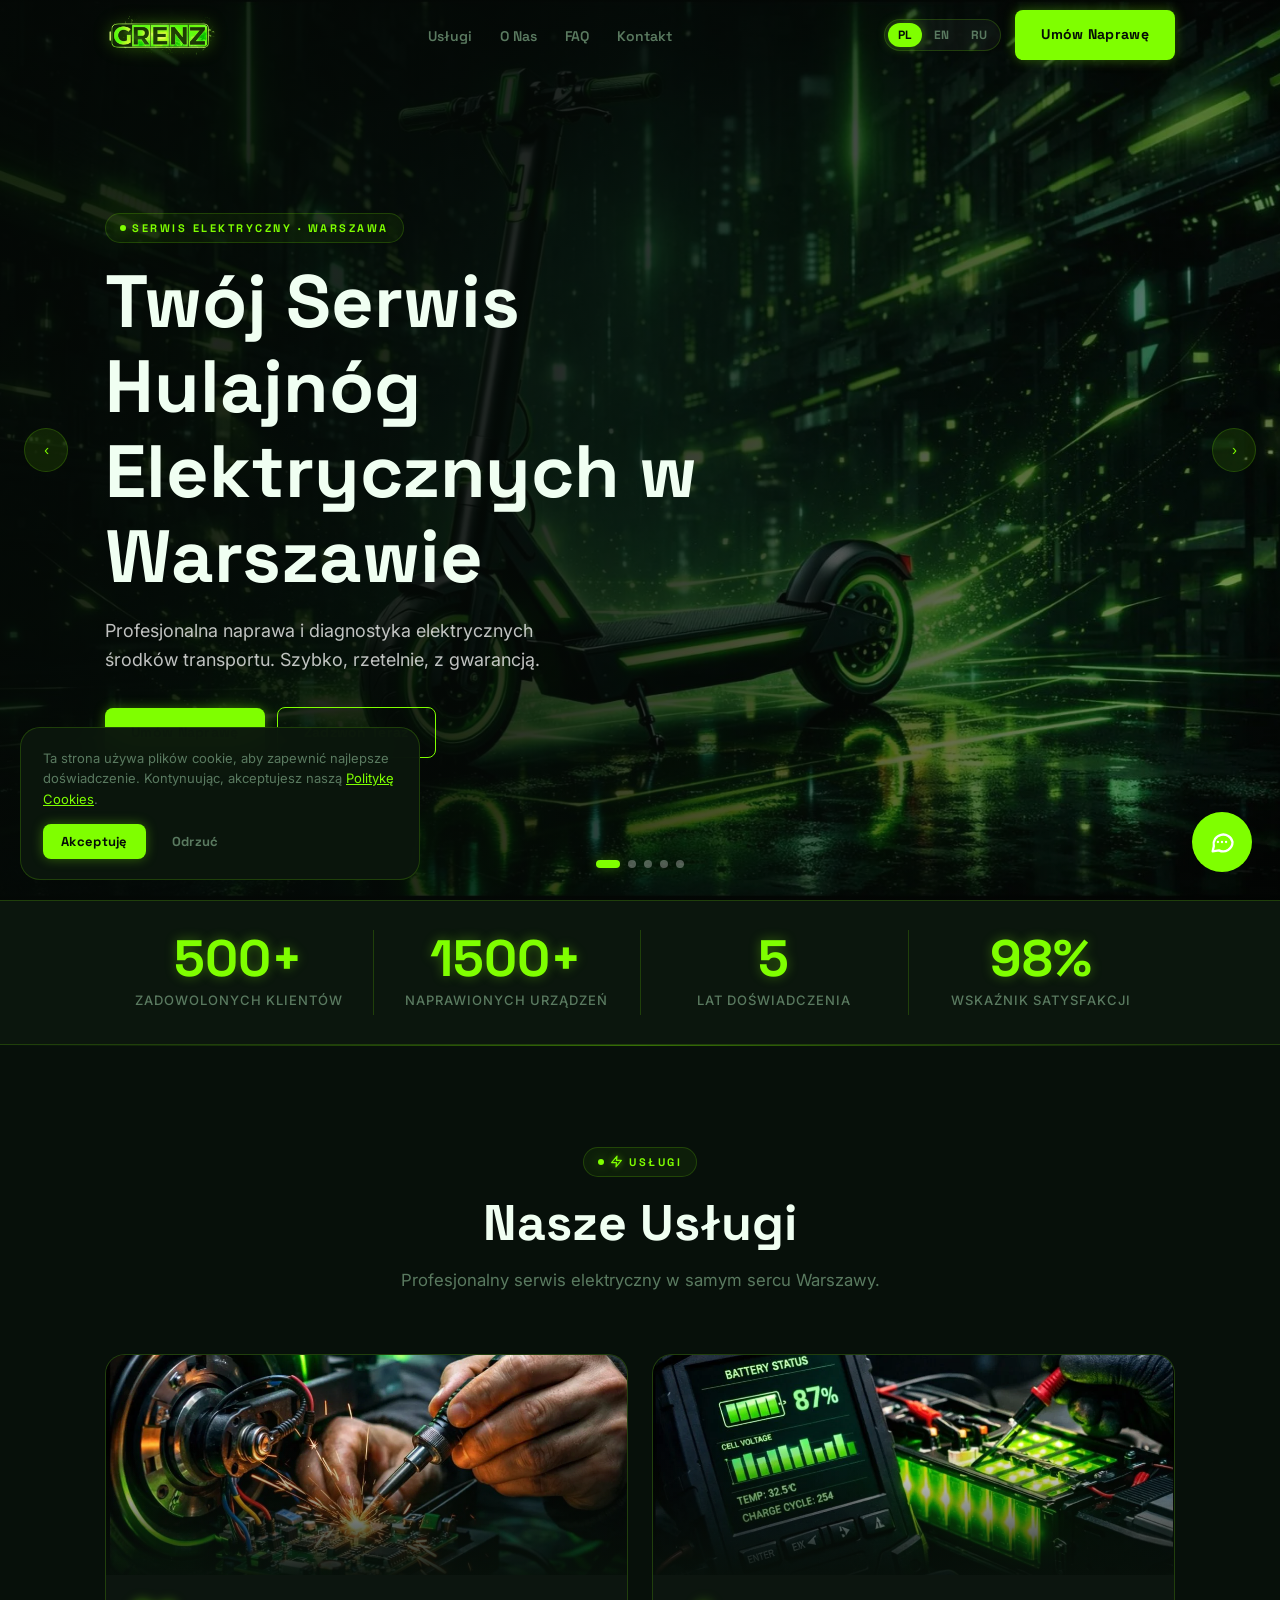
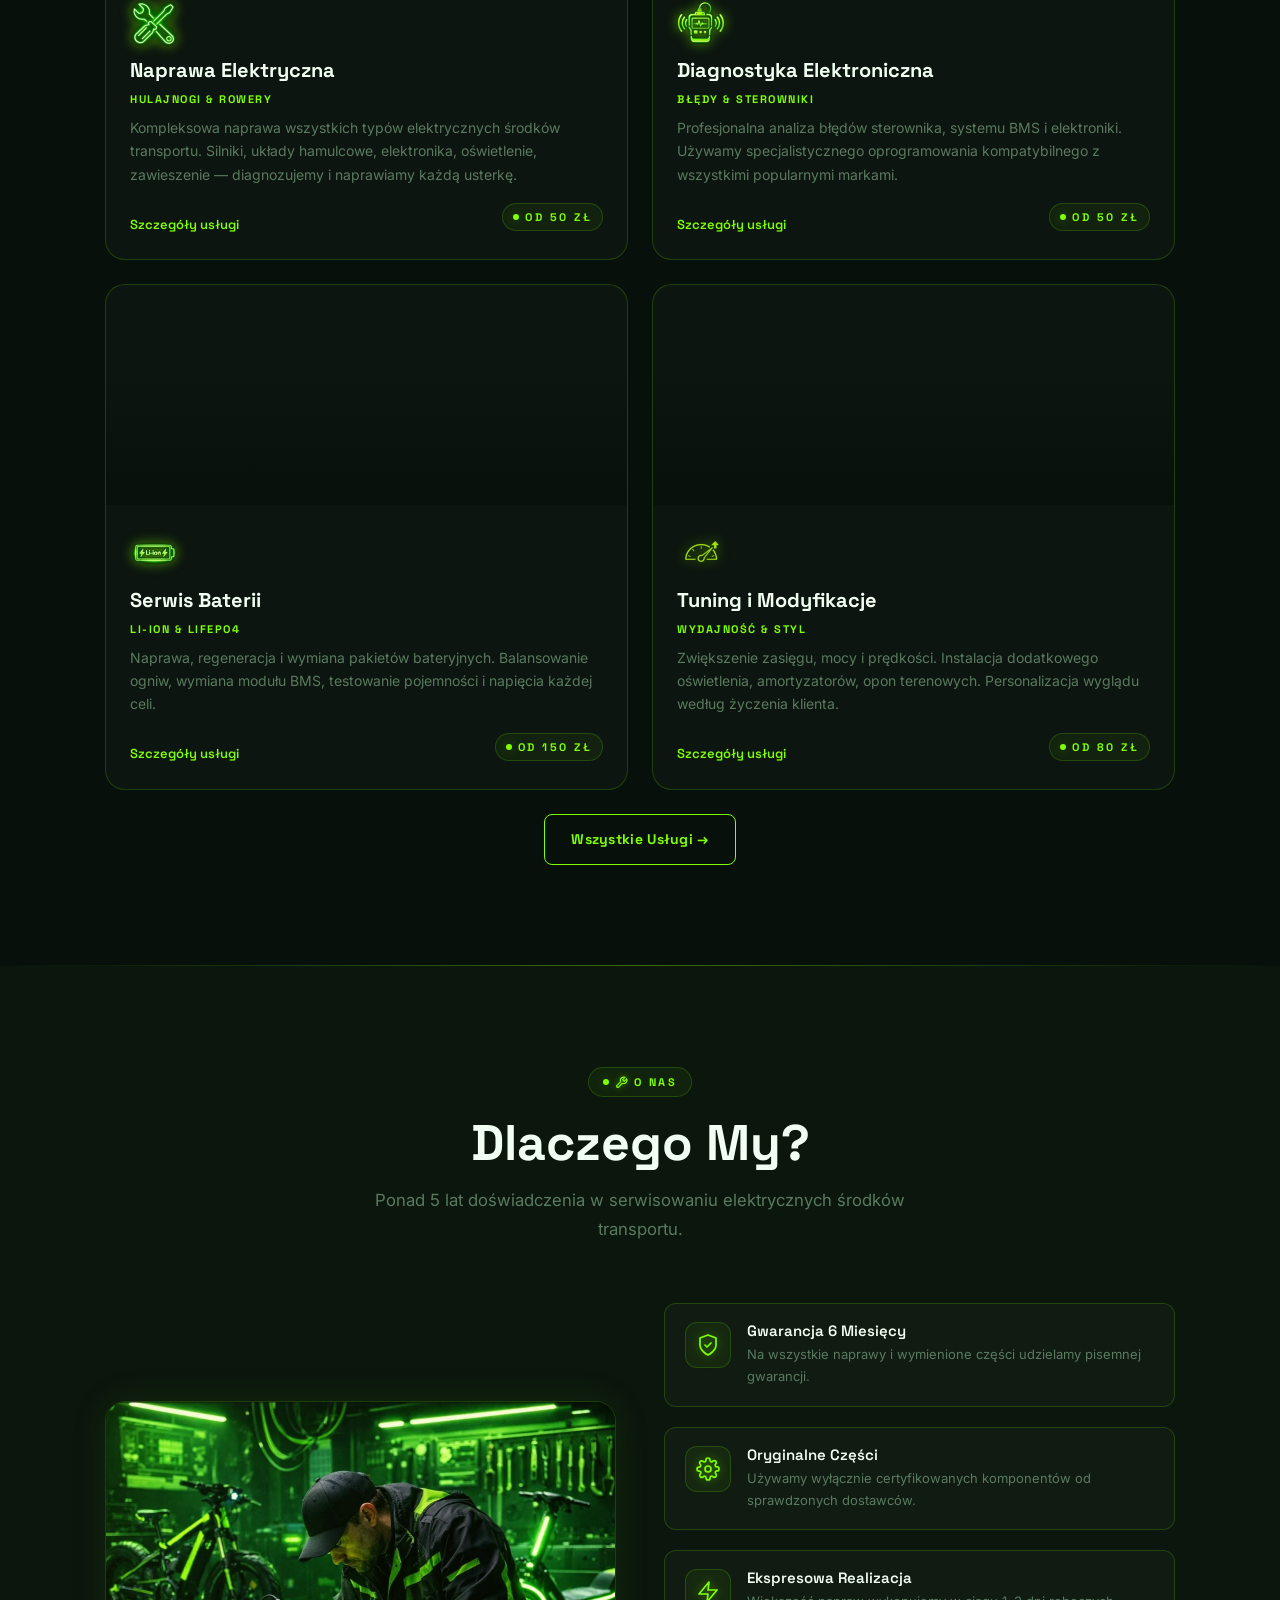
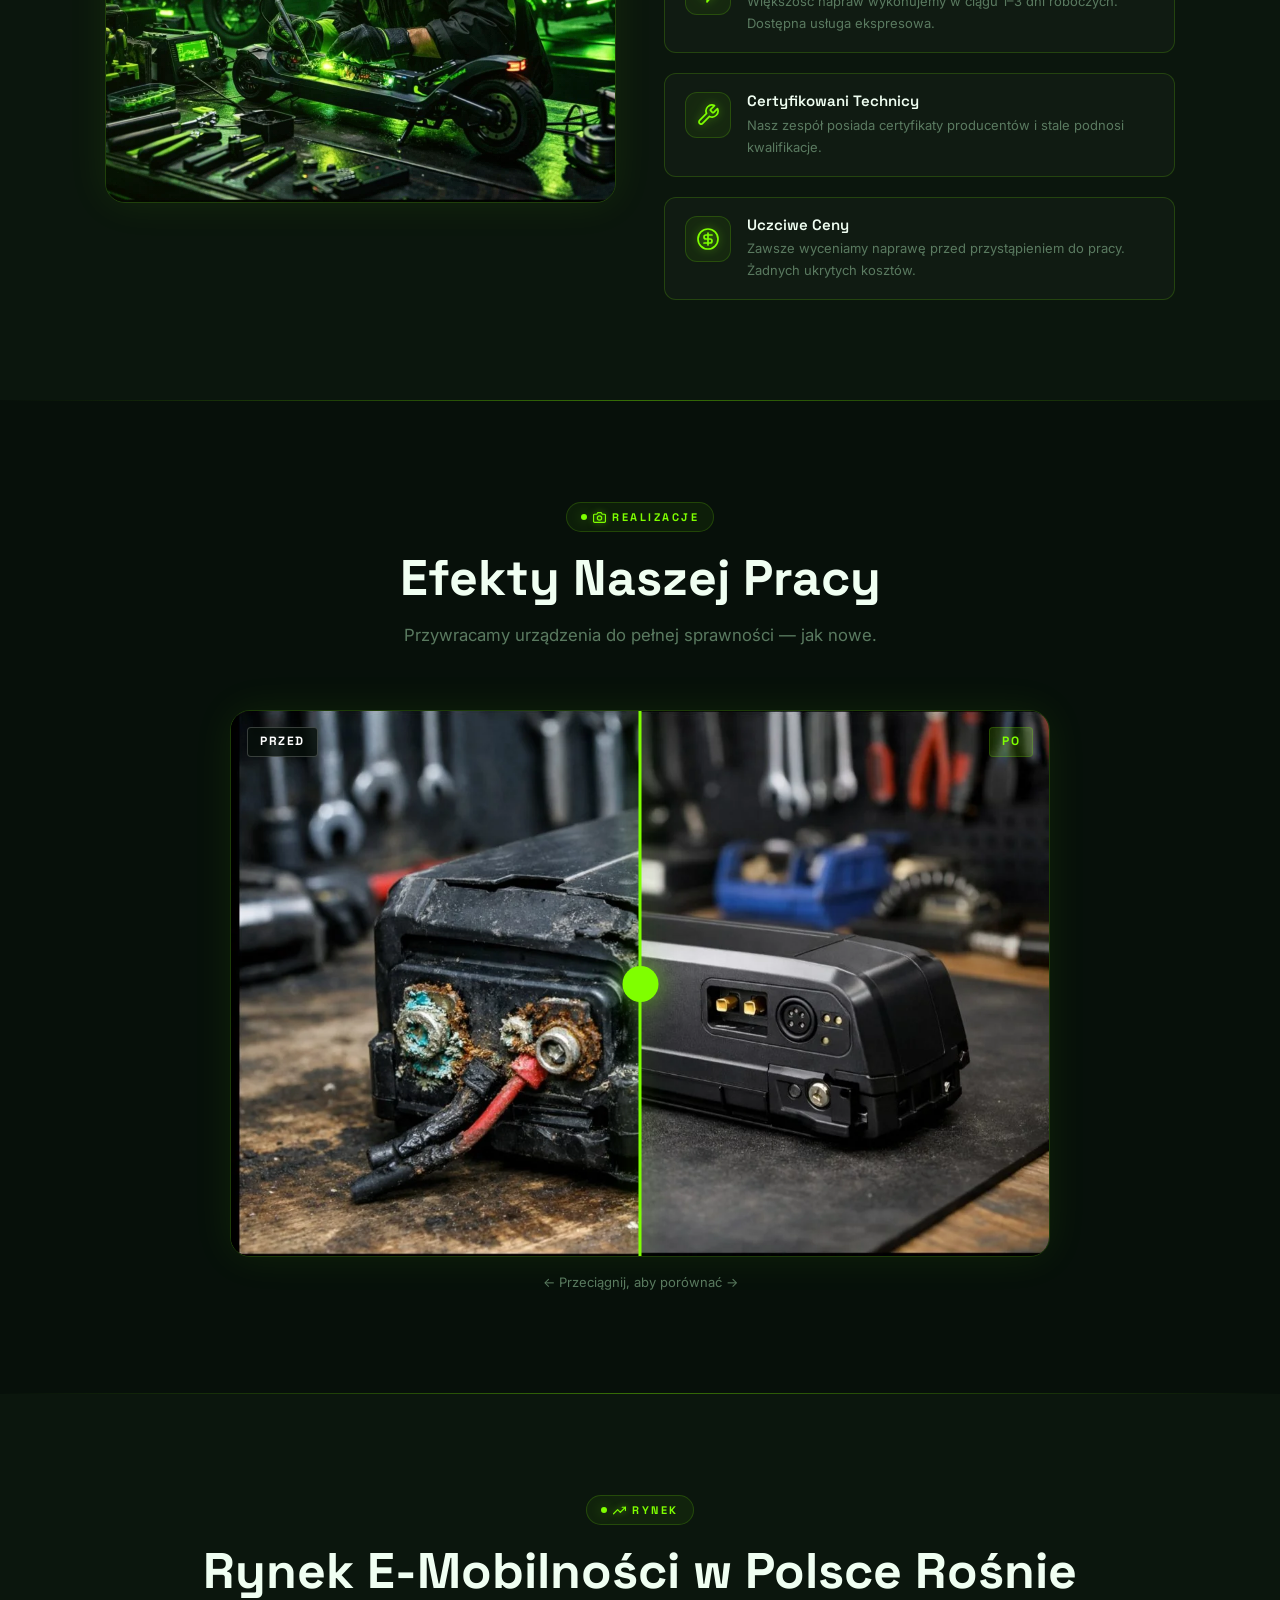
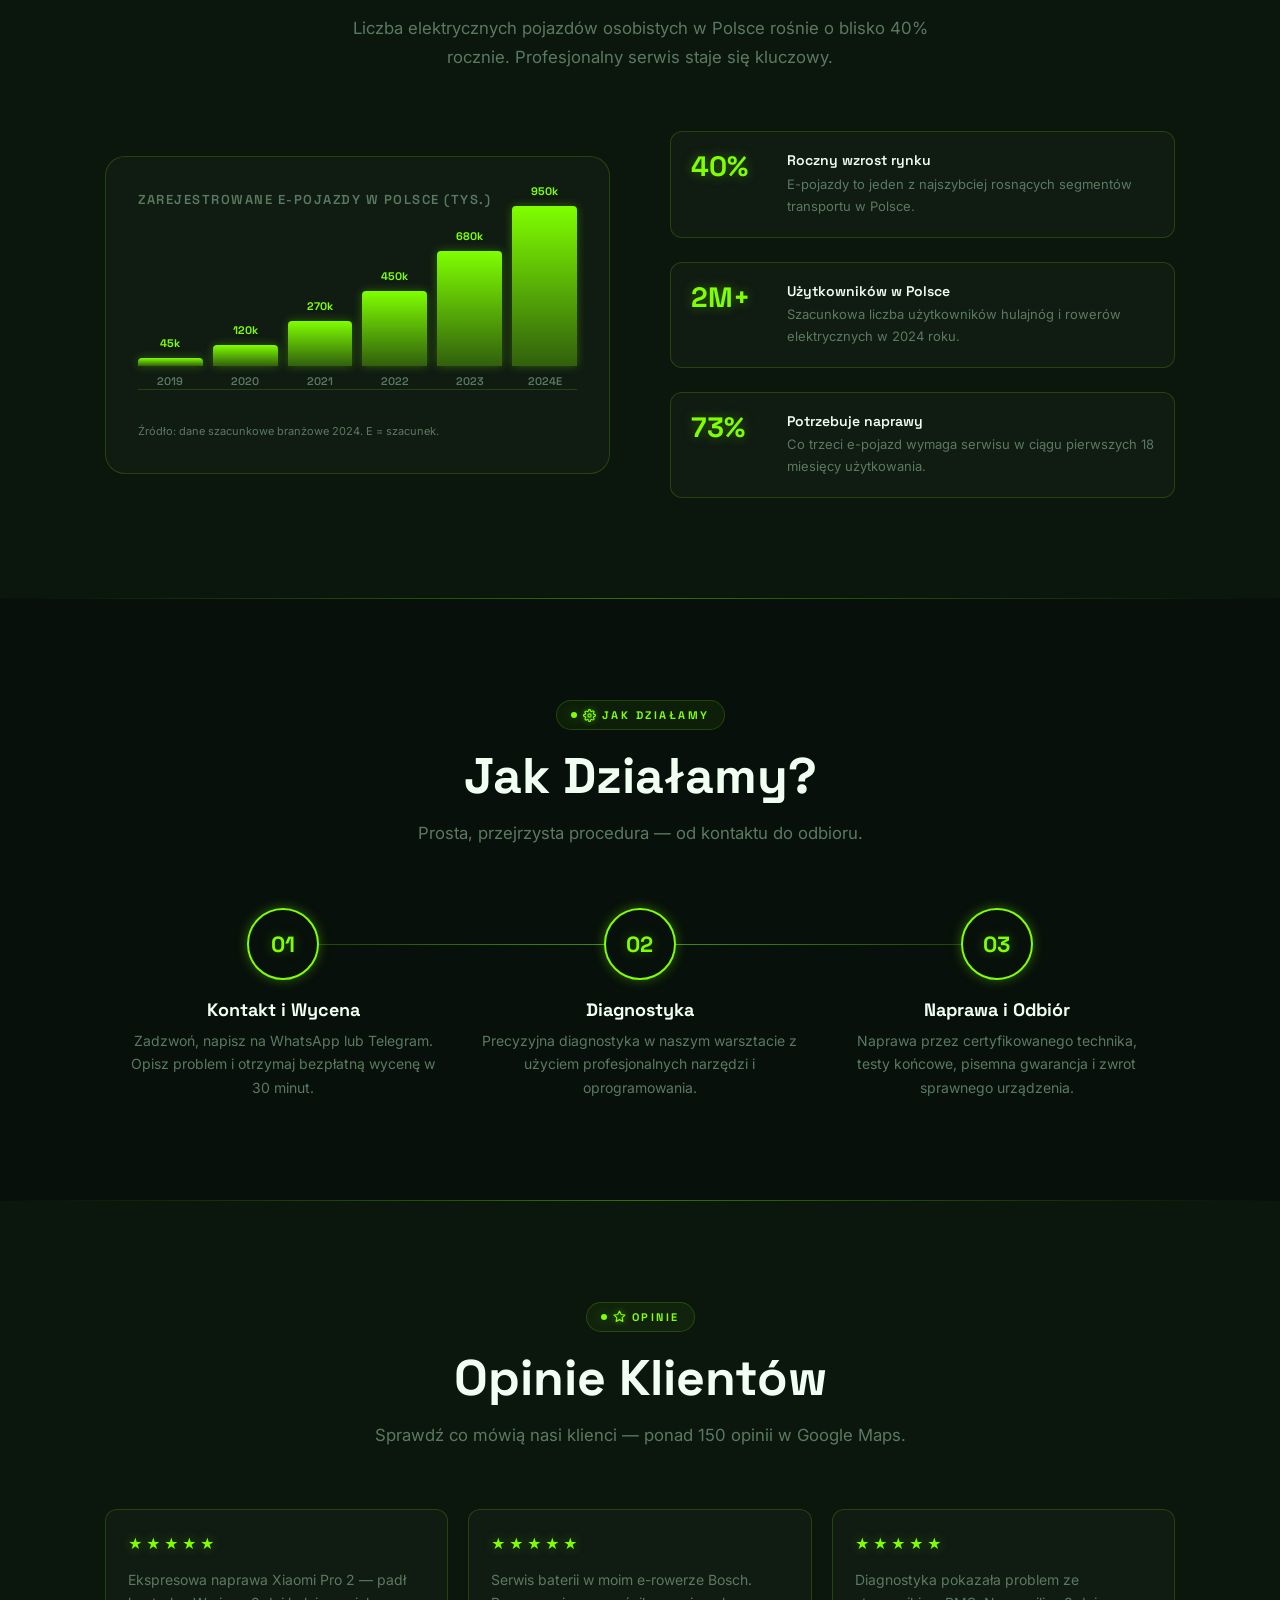
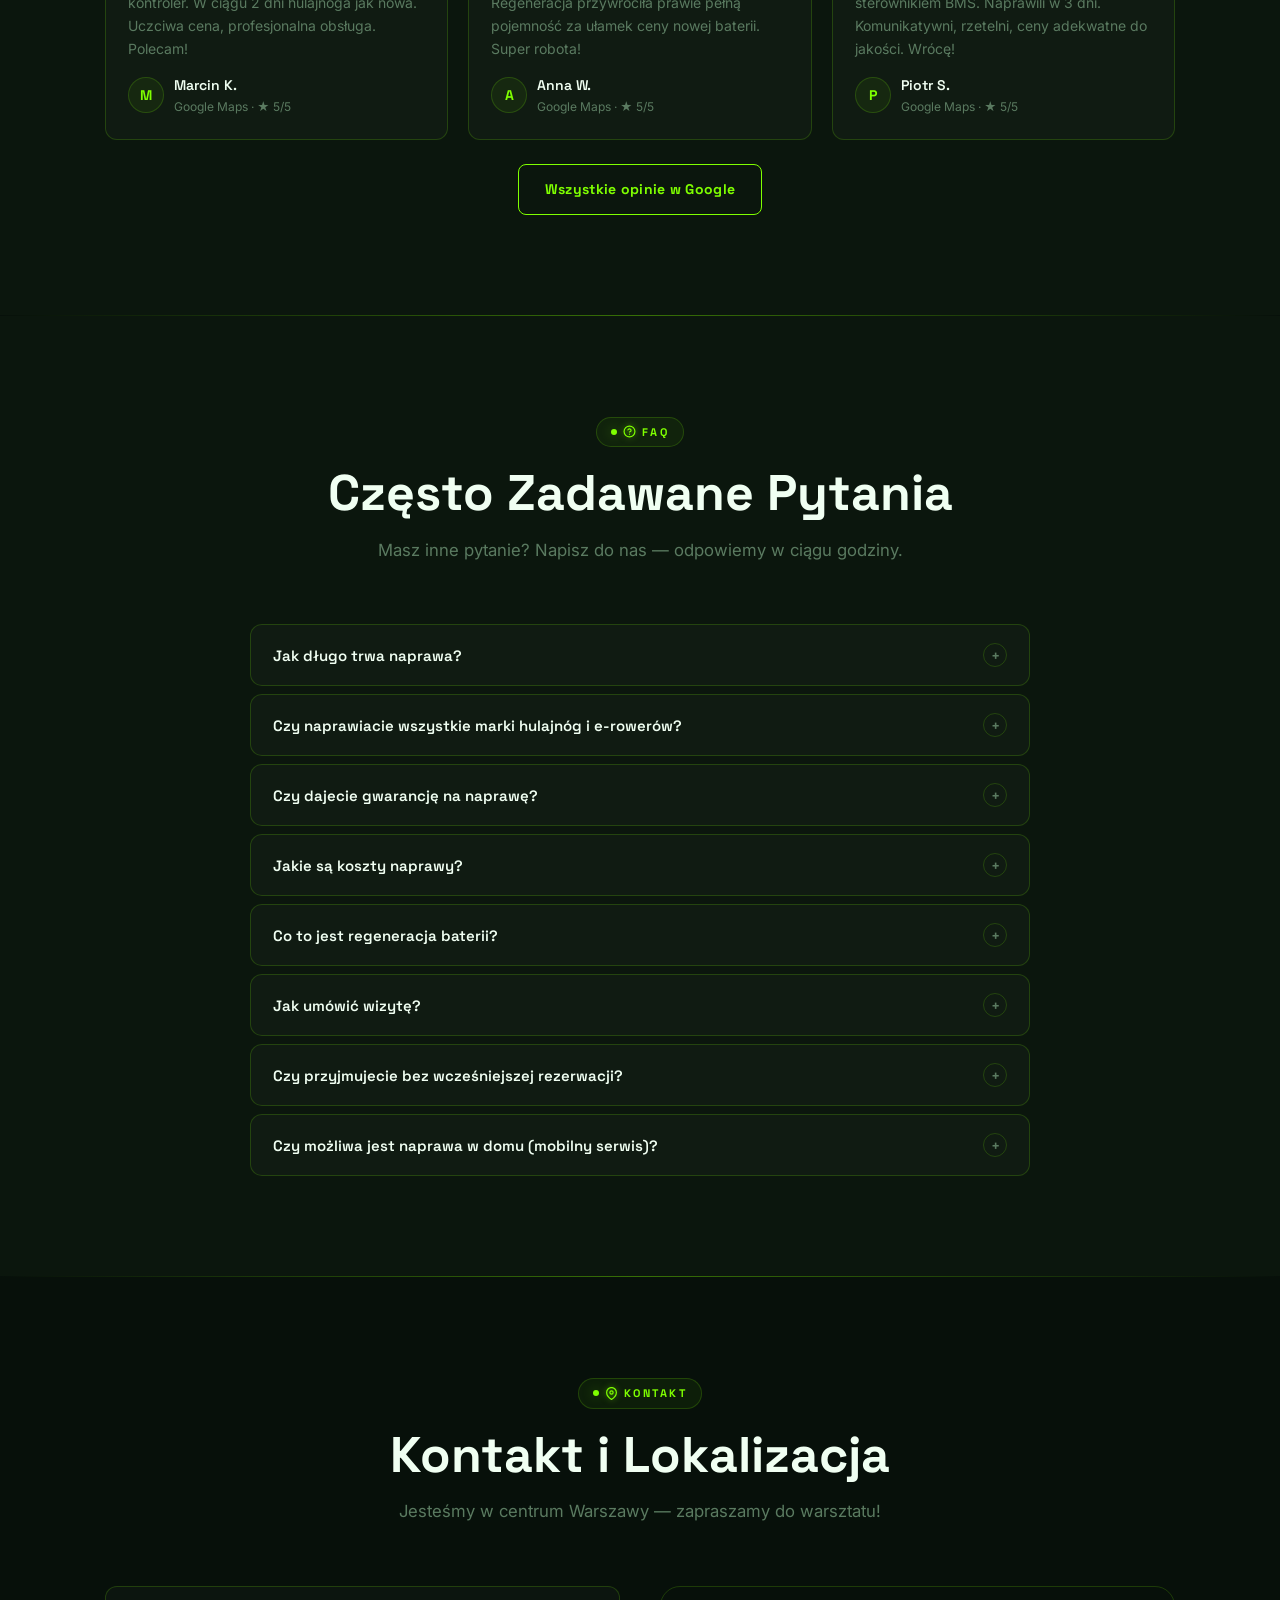
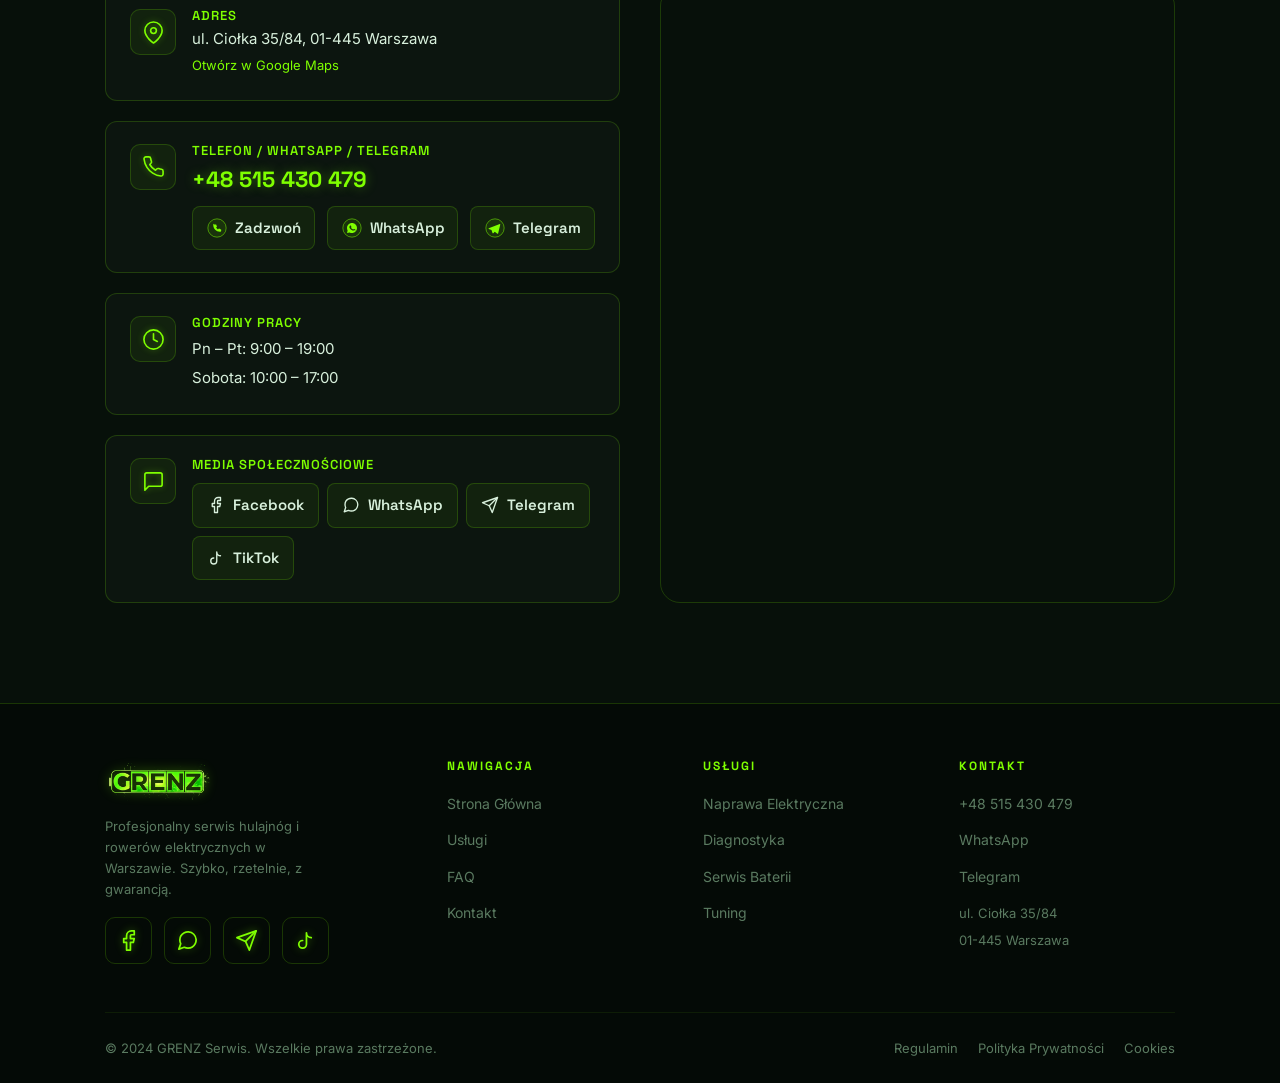
==== commit fb90d248: "Add files via upload" ====
--- a/index.html
+++ b/index.html
@@ -25,6 +25,10 @@
 <meta name="theme-color" content="#7fff00">
 <meta name="msapplication-TileColor" content="#07100a">
 
+<!-- AI Agent Discovery -->
+<link rel="alternate" type="text/markdown" href="https://grenz.pl/content.md" title="Markdown content for AI agents">
+<link rel="llms" href="https://grenz.pl/llms.txt" title="LLMs.txt AI index">
+
 <!-- Search Console — replace TODO with your verification code -->
 <meta name="google-site-verification" content="TODO_PASTE_YOUR_GOOGLE_VERIFICATION_CODE">
 
@@ -32,7 +36,7 @@
 <meta property="og:url" content="https://grenz.pl/">
 <meta property="og:title" content="GRENZ Serwis | Naprawa Hulajnóg Elektrycznych Warszawa">
 <meta property="og:description" content="Profesjonalny serwis hulajnóg i rowerów elektrycznych w Warszawie. Naprawa, diagnostyka, baterie, tuning. Gwarancja 6 miesięcy.">
-<meta property="og:image" content="https://grenz.pl/uploads/og-image.png">
+<meta property="og:image" content="https://grenz.pl/uploads/og-image.webp">
 <meta property="og:image:width" content="1200">
 <meta property="og:image:height" content="630">
 <meta property="og:image:alt" content="GRENZ Serwis Hulajnóg Elektrycznych Warszawa">
@@ -43,18 +47,19 @@
 <meta name="twitter:card" content="summary_large_image">
 <meta name="twitter:title" content="GRENZ Serwis | Serwis Hulajnóg Elektrycznych Warszawa">
 <meta name="twitter:description" content="Naprawa, diagnostyka, regeneracja baterii. Warszawa ul. Ciołka 35/84. ☎ +48 515 430 479">
-<meta name="twitter:image" content="https://grenz.pl/uploads/og-image.png">
+<meta name="twitter:image" content="https://grenz.pl/uploads/og-image.webp">
+<link rel="preload" as="image" href="uploads/hero_slider_1_scooter.webp" type="image/webp" fetchpriority="high">
 <link rel="preconnect" href="https://fonts.googleapis.com">
 <link rel="preconnect" href="https://fonts.gstatic.com" crossorigin="">
 <link rel="stylesheet" href="css/style.css">
 <script type="application/ld+json">
-{"@context":"https://schema.org","@type":"LocalBusiness","@id":"https://grenz.pl/","name":"GRENZ Serwis","description":"Profesjonalny serwis hulajnóg i rowerów elektrycznych w Warszawie","url":"https://grenz.pl/","telephone":"+48515430479","image":"https://grenz.pl/uploads/og-image.png","logo":"https://grenz.pl/uploads/logo.png","address":{"@type":"PostalAddress","streetAddress":"ul. Ciołka 35/84","addressLocality":"Warszawa","postalCode":"01-445","addressCountry":"PL","addressRegion":"Mazowieckie"},"geo":{"@type":"GeoCoordinates","latitude":52.2462415,"longitude":20.9421341},"openingHoursSpecification":[{"@type":"OpeningHoursSpecification","dayOfWeek":["Monday","Tuesday","Wednesday","Thursday","Friday"],"opens":"09:00","closes":"19:00"},{"@type":"OpeningHoursSpecification","dayOfWeek":["Saturday"],"opens":"10:00","closes":"17:00"}],"priceRange":"50-500 PLN","currenciesAccepted":"PLN","paymentAccepted":"Cash, Credit Card, Bank Transfer, BLIK","sameAs":["https://www.facebook.com/p/greenzpl-100086601440884/","https://www.tiktok.com/@grenz_pl"],"aggregateRating":{"@type":"AggregateRating","ratingValue":"4.9","reviewCount":"150","bestRating":"5"},"areaServed":[{"@type":"City","name":"Warszawa"},{"@type":"AdministrativeArea","name":"Mazowieckie"}],"hasOfferCatalog":{"@type":"OfferCatalog","name":"Usługi Serwisowe","itemListElement":[{"@type":"Offer","itemOffered":{"@type":"Service","name":"Naprawa Hulajnóg Elektrycznych","areaServed":"Warszawa"},"priceSpecification":{"@type":"PriceSpecification","price":"50","priceCurrency":"PLN","valueAddedTaxIncluded":true}},{"@type":"Offer","itemOffered":{"@type":"Service","name":"Diagnostyka Elektroniczna","areaServed":"Warszawa"},"priceSpecification":{"@type":"PriceSpecification","price":"50","priceCurrency":"PLN"}},{"@type":"Offer","itemOffered":{"@type":"Service","name":"Serwis i Regeneracja Baterii Li-Ion","areaServed":"Warszawa"},"priceSpecification":{"@type":"PriceSpecification","price":"150","priceCurrency":"PLN"}},{"@type":"Offer","itemOffered":{"@type":"Service","name":"Tuning i Modyfikacje","areaServed":"Warszawa"},"priceSpecification":{"@type":"PriceSpecification","price":"80","priceCurrency":"PLN"}}]}}
+{"@context":"https://schema.org","@type":"LocalBusiness","@id":"https://grenz.pl/","name":"GRENZ Serwis","description":"Profesjonalny serwis hulajnóg i rowerów elektrycznych w Warszawie","url":"https://grenz.pl/","telephone":"+48515430479","image":"https://grenz.pl/uploads/og-image.webp","logo":"https://grenz.pl/uploads/logo.webp","address":{"@type":"PostalAddress","streetAddress":"ul. Ciołka 35/84","addressLocality":"Warszawa","postalCode":"01-445","addressCountry":"PL","addressRegion":"Mazowieckie"},"geo":{"@type":"GeoCoordinates","latitude":52.2462415,"longitude":20.9421341},"openingHoursSpecification":[{"@type":"OpeningHoursSpecification","dayOfWeek":["Monday","Tuesday","Wednesday","Thursday","Friday"],"opens":"09:00","closes":"19:00"},{"@type":"OpeningHoursSpecification","dayOfWeek":["Saturday"],"opens":"10:00","closes":"17:00"}],"priceRange":"50-500 PLN","currenciesAccepted":"PLN","paymentAccepted":"Cash, Credit Card, Bank Transfer, BLIK","sameAs":["https://www.facebook.com/p/greenzpl-100086601440884/","https://www.tiktok.com/@grenz_pl"],"aggregateRating":{"@type":"AggregateRating","ratingValue":"4.9","reviewCount":"150","bestRating":"5"},"areaServed":[{"@type":"City","name":"Warszawa"},{"@type":"AdministrativeArea","name":"Mazowieckie"}],"hasOfferCatalog":{"@type":"OfferCatalog","name":"Usługi Serwisowe","itemListElement":[{"@type":"Offer","itemOffered":{"@type":"Service","name":"Naprawa Hulajnóg Elektrycznych","areaServed":"Warszawa"},"priceSpecification":{"@type":"PriceSpecification","price":"50","priceCurrency":"PLN","valueAddedTaxIncluded":true}},{"@type":"Offer","itemOffered":{"@type":"Service","name":"Diagnostyka Elektroniczna","areaServed":"Warszawa"},"priceSpecification":{"@type":"PriceSpecification","price":"50","priceCurrency":"PLN"}},{"@type":"Offer","itemOffered":{"@type":"Service","name":"Serwis i Regeneracja Baterii Li-Ion","areaServed":"Warszawa"},"priceSpecification":{"@type":"PriceSpecification","price":"150","priceCurrency":"PLN"}},{"@type":"Offer","itemOffered":{"@type":"Service","name":"Tuning i Modyfikacje","areaServed":"Warszawa"},"priceSpecification":{"@type":"PriceSpecification","price":"80","priceCurrency":"PLN"}}]}}
 </script>
 <script type="application/ld+json">
 {"@context":"https://schema.org","@type":"BreadcrumbList","itemListElement":[{"@type":"ListItem","position":1,"name":"Strona Główna","item":"https://grenz.pl/"}]}
 </script>
 <script type="application/ld+json">
-{"@context":"https://schema.org","@type":"Organization","name":"GRENZ Serwis","url":"https://grenz.pl/","logo":"https://grenz.pl/uploads/logo.png","contactPoint":{"@type":"ContactPoint","telephone":"+48515430479","contactType":"customer service","availableLanguage":["Polish","English","Russian"],"areaServed":"PL"},"sameAs":["https://www.facebook.com/p/greenzpl-100086601440884/","https://www.tiktok.com/@grenz_pl","https://wa.me/48515430479","https://t.me/+48515430479"]}
+{"@context":"https://schema.org","@type":"Organization","name":"GRENZ Serwis","url":"https://grenz.pl/","logo":"https://grenz.pl/uploads/logo.webp","contactPoint":{"@type":"ContactPoint","telephone":"+48515430479","contactType":"customer service","availableLanguage":["Polish","English","Russian"],"areaServed":"PL"},"sameAs":["https://www.facebook.com/p/greenzpl-100086601440884/","https://www.tiktok.com/@grenz_pl","https://wa.me/48515430479","https://t.me/+48515430479"]}
 </script>
 <script type="application/ld+json">
 {"@context":"https://schema.org","@type":"WebSite","url":"https://grenz.pl/","name":"GRENZ Serwis","inLanguage":["pl","en","ru"],"publisher":{"@type":"Organization","name":"GRENZ Serwis"}}
@@ -86,7 +91,7 @@
 <!-- Header -->
 <header class="header" id="header">
   <nav class="nav container">
-    <a href="/" class="nav-logo"><img src="uploads/logo.png" alt="GRENZ Serwis Hulajnóg Warszawa" width="140" height="44" loading="eager" style="width: 200px; object-fit: contain; height: 102px"></a>
+    <a href="/" class="nav-logo"><img src="uploads/logo.webp" alt="GRENZ Serwis Hulajnóg Warszawa" width="140" height="44" loading="eager" decoding="sync" style="height:44px;width:auto;max-width:140px;object-fit:contain"></a>
     <ul class="nav-links">
       <li><a href="#services" data-t="nav.services">Usługi</a></li>
       <li><a href="#why" data-t="nav.about">O Nas</a></li>
@@ -125,26 +130,11 @@
 <!-- ═══ HERO ═══ -->
 <section class="hero" id="home" aria-label="Hero slider">
   <div class="hero-slides">
-    <div class="hero-slide active"><picture>
-  <source srcset="uploads/hero_slider_1_scooter.webp" type="image/webp">
-  <img src="uploads/hero_slider_1_scooter.jpg" width="1547" height="1031" alt="Serwis hulajnóg elektrycznych Warszawa" width="1920" height="1080" loading="eager" fetchpriority="high">
-</picture></div>
-    <div class="hero-slide"><picture>
-  <source srcset="uploads/hero_slider_2_ebike.webp" type="image/webp">
-  <img src="uploads/hero_slider_2_ebike.jpg" width="1547" height="1031" alt="Naprawa rowerów elektrycznych Warszawa" width="1920" height="1080" loading="lazy">
-</picture></div>
-    <div class="hero-slide"><picture>
-  <source srcset="uploads/hero_slider_3_repair.webp" type="image/webp">
-  <img src="uploads/hero_slider_3_repair.jpg" width="1547" height="1031" alt="Profesjonalna naprawa e-scooter" width="1920" height="1080" loading="lazy">
-</picture></div>
-    <div class="hero-slide"><picture>
-  <source srcset="uploads/hero_slider_4_battery.webp" type="image/webp">
-  <img src="uploads/hero_slider_4_battery.jpg" width="1547" height="1031" alt="Serwis baterii Li-Ion hulajnoga" width="1920" height="1080" loading="lazy">
-</picture></div>
-    <div class="hero-slide"><picture>
-  <source srcset="uploads/hero_slider_5_shop.webp" type="image/webp">
-  <img src="uploads/hero_slider_5_shop.jpg" width="1547" height="1031" alt="Części i akcesoria do hulajnóg" width="1920" height="1080" loading="lazy">
-</picture></div>
+    <div class="hero-slide active"><img src="uploads/hero_slider_1_scooter.webp" alt="Serwis hulajnóg elektrycznych Warszawa" width="1920" height="1080" loading="eager" fetchpriority="high" decoding="async"></div>
+    <div class="hero-slide"><img src="uploads/hero_slider_2_ebike.webp" alt="Naprawa rowerów elektrycznych Warszawa" width="1920" height="1080" loading="lazy" decoding="async"></div>
+    <div class="hero-slide"><img src="uploads/hero_slider_3_repair.webp" alt="Profesjonalna naprawa e-scooter" width="1920" height="1080" loading="lazy" decoding="async"></div>
+    <div class="hero-slide"><img src="uploads/hero_slider_4_battery.webp" alt="Serwis baterii Li-Ion hulajnoga" width="1920" height="1080" loading="lazy" decoding="async"></div>
+    <div class="hero-slide"><img src="uploads/hero_slider_5_shop.webp" alt="Części i akcesoria do hulajnóg" width="1920" height="1080" loading="lazy" decoding="async"></div>
   </div>
   <div class="hero-overlay"></div>
   <div class="hero-content container">
@@ -193,12 +183,9 @@
     </div>
     <div class="services-grid">
       <article class="service-card reveal">
-        <div class="service-img"><picture>
-  <source srcset="uploads/grenz-service-repair.webp" type="image/webp">
-  <img src="uploads/grenz-service-repair.jpg" width="1031" height="1031" alt="Naprawa hulajnogi elektrycznej" loading="lazy">
-</picture><div class="service-img-overlay"></div></div>
+        <div class="service-img"><img src="uploads/grenz-service-repair.webp" alt="Naprawa hulajnogi elektrycznej" loading="lazy" decoding="async"><div class="service-img-overlay"></div></div>
         <div class="service-body">
-          <img class="service-icon" src="uploads/icon_repair_neon.png" alt="" width="48" height="48" loading="lazy">
+          <picture><source srcset="uploads/icon_repair_neon.webp" type="image/webp"><img class="service-icon" src="uploads/icon_repair_neon.webp" alt="" width="48" height="48" loading="lazy" decoding="async"></picture>
           <h3 data-t="s.title">Naprawa Elektryczna</h3>
           <small data-t="s.sub" style="color:var(--neon);font-family:var(--font-h);font-size:11px;font-weight:700;letter-spacing:1.5px;text-transform:uppercase;display:block;margin-bottom:8px">Hulajnogi &amp; Rowery</small>
           <p data-t="s.desc">Kompleksowa naprawa wszystkich typów elektrycznych środków transportu. Silniki, hamulce, elektronika, oświetlenie.</p>
@@ -209,12 +196,9 @@
         </div>
       </article>
       <article class="service-card reveal" data-delay="100">
-        <div class="service-img"><picture>
-  <source srcset="uploads/grenz-service-diagnostics.webp" type="image/webp">
-  <img src="uploads/grenz-service-diagnostics.jpg" width="1031" height="1031" alt="Elektroniczna diagnostyka e-scooter" loading="lazy">
-</picture><div class="service-img-overlay"></div></div>
+        <div class="service-img"><img src="uploads/grenz-service-diagnostics.webp" alt="Elektroniczna diagnostyka e-scooter" loading="lazy" decoding="async"><div class="service-img-overlay"></div></div>
         <div class="service-body">
-          <img class="service-icon" src="uploads/icon_diagnostic_neon.png" alt="" width="48" height="48" loading="lazy">
+          <picture><source srcset="uploads/icon_diagnostic_neon.webp" type="image/webp"><img class="service-icon" src="uploads/icon_diagnostic_neon.webp" alt="" width="48" height="48" loading="lazy" decoding="async"></picture>
           <h3 data-t="s.title">Diagnostyka Elektroniczna</h3>
           <small data-t="s.sub" style="color:var(--neon);font-family:var(--font-h);font-size:11px;font-weight:700;letter-spacing:1.5px;text-transform:uppercase;display:block;margin-bottom:8px">Błędy &amp; Sterowniki</small>
           <p data-t="s.desc">Profesjonalna analiza błędów sterownika, systemu BMS i elektroniki z użyciem specjalistycznego oprogramowania.</p>
@@ -225,12 +209,9 @@
         </div>
       </article>
       <article class="service-card reveal" data-delay="200">
-        <div class="service-img"><picture>
-  <source srcset="uploads/grenz-service-battery.webp" type="image/webp">
-  <img src="uploads/grenz-service-battery.jpg" width="1031" height="1031" alt="Serwis i regeneracja baterii Li-Ion" loading="lazy">
-</picture><div class="service-img-overlay"></div></div>
+        <div class="service-img"><img src="uploads/grenz-service-battery.webp" alt="Serwis i regeneracja baterii Li-Ion" loading="lazy" decoding="async"><div class="service-img-overlay"></div></div>
         <div class="service-body">
-          <img class="service-icon" src="uploads/icon_battery_neon.png" alt="" width="48" height="48" loading="lazy">
+          <picture><source srcset="uploads/icon_battery_neon.webp" type="image/webp"><img class="service-icon" src="uploads/icon_battery_neon.webp" alt="" width="48" height="48" loading="lazy" decoding="async"></picture>
           <h3 data-t="s.title">Serwis Baterii</h3>
           <small data-t="s.sub" style="color:var(--neon);font-family:var(--font-h);font-size:11px;font-weight:700;letter-spacing:1.5px;text-transform:uppercase;display:block;margin-bottom:8px">Li-Ion &amp; LiFePO4</small>
           <p data-t="s.desc">Naprawa, regeneracja i wymiana pakietów bateryjnych. Balansowanie ogniw, wymiana BMS, testowanie pojemności.</p>
@@ -241,12 +222,9 @@
         </div>
       </article>
       <article class="service-card reveal" data-delay="300">
-        <div class="service-img"><picture>
-  <source srcset="uploads/grenz-service-tuning.webp" type="image/webp">
-  <img src="uploads/grenz-service-tuning.jpg" width="1031" height="1031" alt="Tuning i modyfikacje hulajnogi elektrycznej" loading="lazy">
-</picture><div class="service-img-overlay"></div></div>
+        <div class="service-img"><img src="uploads/grenz-service-tuning.webp" alt="Tuning i modyfikacje hulajnogi elektrycznej" loading="lazy" decoding="async"><div class="service-img-overlay"></div></div>
         <div class="service-body">
-          <img class="service-icon" src="uploads/icon_tuning.png" alt="" width="48" height="48" loading="lazy">
+          <picture><source srcset="uploads/icon_tuning.webp" type="image/webp"><img class="service-icon" src="uploads/icon_tuning.webp" alt="" width="48" height="48" loading="lazy" decoding="async"></picture>
           <h3 data-t="s.title">Tuning i Modyfikacje</h3>
           <small data-t="s.sub" style="color:var(--neon);font-family:var(--font-h);font-size:11px;font-weight:700;letter-spacing:1.5px;text-transform:uppercase;display:block;margin-bottom:8px">Wydajność &amp; Styl</small>
           <p data-t="s.desc">Zwiększenie zasięgu, mocy i prędkości. Instalacja dodatkowego oświetlenia, amortyzatorów, personalizacja wyglądu.</p>
@@ -273,10 +251,7 @@
     </div>
     <div class="why-grid">
       <div class="why-img reveal-left">
-        <picture>
-  <source srcset="uploads/grenz-hero-main.webp" type="image/webp">
-  <img src="uploads/grenz-hero-main.jpg" width="1200" height="800" alt="Warsztat GRENZ — technik przy pracy" loading="lazy">
-</picture>
+        <img src="uploads/grenz-hero-main.webp" alt="Warsztat GRENZ — technik przy pracy" loading="lazy" decoding="async" width="600" height="450">
         <div class="why-glow"></div>
       </div>
       <div class="why-reasons">
@@ -301,14 +276,8 @@
       <p data-t="ba_sub">Przywracamy urządzenia do pełnej sprawności — jak nowe.</p>
     </div>
     <div class="ba-wrap reveal">
-      <picture>
-  <source srcset="uploads/repair_after_2.webp" type="image/webp">
-  <img class="ba-after" src="uploads/repair_after_2.jpg" width="1200" height="800" alt="Hulajnoga po naprawie GRENZ" loading="lazy">
-</picture>
-      <div class="ba-before-wrap"><picture>
-  <source srcset="uploads/repair_before_2.webp" type="image/webp">
-  <img src="uploads/repair_before_2.jpg" width="1200" height="800" alt="Hulajnoga przed naprawą" loading="lazy">
-</picture></div>
+      <picture><source srcset="uploads/repair_after_2.webp" type="image/webp"><img class="ba-after" src="uploads/repair_after_2.webp" alt="Hulajnoga po naprawie GRENZ" loading="lazy" decoding="async"></picture>
+      <div class="ba-before-wrap"><img src="uploads/repair_before_2.webp" alt="Hulajnoga przed naprawą" loading="lazy" decoding="async"></div>
       <div class="ba-handle"></div>
       <span class="ba-label ba-label-before" data-t="ba_before">PRZED</span>
       <span class="ba-label ba-label-after" data-t="ba_after">PO</span>
@@ -489,7 +458,7 @@
   <div class="container">
     <div class="footer-grid">
       <div class="footer-brand">
-        <img src="uploads/logo.png" alt="GRENZ Serwis" width="120" height="40" loading="lazy">
+        <img src="uploads/logo.webp" alt="GRENZ Serwis" width="120" height="40" loading="lazy" decoding="async">
         <p data-t="footer_desc">Profesjonalny serwis hulajnóg i rowerów elektrycznych w Warszawie. Szybko, rzetelnie, z gwarancją.</p>
         <div class="footer-social">
           <a href="https://www.facebook.com/p/greenzpl-100086601440884/" target="_blank" rel="noopener" aria-label="Facebook"><svg viewBox="0 0 24 24" aria-hidden="true"><path d="M18 2h-3a5 5 0 0 0-5 5v3H7v4h3v8h4v-8h3l1-4h-4V7a1 1 0 0 1 1-1h3z"></path></svg></a>
@@ -549,7 +518,7 @@
   </button>
 </div>
 
-<script src="js/i18n.js" defer></script>
-<script src="js/main.js" defer></script>
+<script src="js/i18n.js"></script>
+<script src="js/main.js"></script>
 </body>
 </html>
--- a/css/style.css
+++ b/css/style.css
@@ -1 +1,439 @@
-@import url('https://fonts.googleapis.com/css2?family=Space+Grotesk:wght@400;500;600;700;800&family=Inter:wght@400;500;600&display=swap');:root{--neon:#7fff00;--neon-bright:#aaff22;--neon-dim:rgba(127,255,0,.55);--neon-bg:rgba(127,255,0,.06);--neon-border:rgba(127,255,0,.18);--bg:#07100a;--bg2:#0b160d;--bg3:#0e1b10;--card:rgba(255,255,255,.025);--text:#d8f0dc;--text-muted:#5a7a60;--text-head:#f0fff2;--glow-sm:0 0 12px rgba(127,255,0,.35);--glow:0 0 22px rgba(127,255,0,.45),0 0 60px rgba(127,255,0,.16);--glow-lg:0 0 35px rgba(127,255,0,.65),0 0 90px rgba(127,255,0,.28);--max-w:1150px;--gap:clamp(16px,3.5vw,40px);--section-py:clamp(56px,8vw,100px);--r:12px;--r-sm:8px;--r-lg:20px;--ease:.3s cubic-bezier(.4,0,.2,1);--font-h:'Space Grotesk','Helvetica Neue',sans-serif;--font-b:'Inter','Helvetica Neue',sans-serif;}*,*::before,*::after{box-sizing:border-box;margin:0;padding:0}html{scroll-behavior:smooth;font-size:16px;overflow-x:hidden;max-width:100vw}body{font-family:var(--font-b);background:var(--bg);color:var(--text);line-height:1.65;overflow-x:hidden;-webkit-font-smoothing:antialiased;max-width:100vw;width:100%}img,iframe,video{max-width:100%}img{max-width:100%;display:block;height:auto}a{color:inherit;text-decoration:none}button{cursor:pointer;border:none;background:none;font-family:inherit;color:inherit}ul,ol{list-style:none}input,textarea,select{font-family:inherit}h1,h2,h3,h4,h5{font-family:var(--font-h);font-weight:700;color:var(--text-head);line-height:1.15;text-wrap:pretty}h1{font-size:clamp(38px,6vw,74px)}h2{font-size:clamp(28px,4vw,50px)}h3{font-size:clamp(18px,2.2vw,26px)}h4{font-size:clamp(16px,1.8vw,20px);font-weight:600}p{color:var(--text);line-height:1.7}.neon{color:var(--neon);text-shadow:var(--glow-sm)}.badge{display:inline-flex;align-items:center;gap:6px;font-family:var(--font-h);font-size:11px;font-weight:700;letter-spacing:2.5px;text-transform:uppercase;color:var(--neon);background:var(--neon-bg);border:1px solid var(--neon-border);padding:5px 14px;border-radius:100px;margin-bottom:18px}.badge::before{content:'';width:6px;height:6px;border-radius:50%;background:var(--neon);box-shadow:var(--glow-sm)}.badge svg{width:13px;height:13px;stroke:currentColor;fill:none;stroke-width:2.2;stroke-linecap:round;stroke-linejoin:round;flex-shrink:0;filter:drop-shadow(0 0 3px rgba(127,255,0,.55))}.icon-svg{stroke:var(--neon);fill:none;stroke-width:1.7;stroke-linecap:round;stroke-linejoin:round;filter:drop-shadow(0 0 4px rgba(127,255,0,.4)) drop-shadow(0 0 10px rgba(127,255,0,.12))}.container{width:100%;max-width:var(--max-w);margin:0 auto;padding:0 var(--gap)}.section{padding:var(--section-py) 0}.section-head{text-align:center;margin-bottom:clamp(36px,5vw,60px)}.section-head p{max-width:600px;margin:.8em auto 0;color:var(--text-muted);font-size:1.05rem}.neon-line{width:100%;height:1px;background:linear-gradient(90deg,transparent,var(--neon),transparent);margin:0;opacity:.4}.neon-line-v{width:2px;height:100%;background:linear-gradient(180deg,transparent,var(--neon),transparent);opacity:.35}.btn{display:inline-flex;align-items:center;gap:8px;padding:13px 26px;border-radius:var(--r-sm);font-family:var(--font-h);font-size:14px;font-weight:700;letter-spacing:.3px;transition:var(--ease);white-space:nowrap;position:relative;overflow:hidden}.btn-primary{background:var(--neon);color:#040d06;box-shadow:var(--glow-sm)}.btn-primary:hover{background:var(--neon-bright);box-shadow:var(--glow);transform:translateY(-2px)}.btn-outline{background:transparent;color:var(--neon);border:1.5px solid var(--neon)}.btn-outline:hover{background:var(--neon-bg);box-shadow:var(--glow-sm);transform:translateY(-2px)}.btn-ghost{color:var(--text-muted);font-size:14px;display:inline-flex;align-items:center;gap:6px;transition:var(--ease)}.btn-ghost:hover{color:var(--neon)}.btn svg{flex-shrink:0}.header{position:fixed;top:0;left:0;right:0;z-index:200;transition:background var(--ease),box-shadow var(--ease)}.header.scrolled{background:rgba(7,16,10,.96);backdrop-filter:blur(24px);-webkit-backdrop-filter:blur(24px);box-shadow:0 1px 0 var(--neon-border)}.nav{display:flex;align-items:center;gap:32px;height:70px}.nav-logo{flex-shrink:0;height:44px;display:flex;align-items:center}.nav-logo img{height:44px;width:auto;filter:drop-shadow(0 0 8px rgba(127,255,0,.5))}.nav-links{display:flex;align-items:center;gap:28px;margin-left:auto}.nav-links a{font-family:var(--font-h);font-size:14px;font-weight:600;color:var(--text-muted);transition:var(--ease);position:relative}.nav-links a::after{content:'';position:absolute;bottom:-4px;left:0;right:0;height:2px;background:var(--neon);border-radius:1px;transform:scaleX(0);transition:var(--ease)}.nav-links a:hover{color:var(--neon)}.nav-links a:hover::after{transform:scaleX(1)}.nav-actions{display:flex;align-items:center;gap:14px;flex-shrink:0;margin-left:auto}.lang-sw{display:flex;align-items:center;gap:2px;background:rgba(255,255,255,.04);border:1px solid var(--neon-border);border-radius:100px;padding:3px}.lang-btn{font-family:var(--font-h);font-size:12px;font-weight:700;padding:4px 10px;border-radius:100px;color:var(--text-muted);transition:var(--ease)}.lang-btn.active{background:var(--neon);color:#040d06;box-shadow:var(--glow-sm)}.lang-btn:hover:not(.active){color:var(--neon)}.nav-toggle{display:none;flex-direction:column;gap:5px;padding:4px;border-radius:4px}.nav-toggle span{display:block;width:22px;height:2px;background:var(--neon);border-radius:1px;transition:var(--ease)}.mobile-nav{display:none;position:fixed;inset:0;background:rgba(7,16,10,.98);z-index:190;flex-direction:column;align-items:center;justify-content:center;gap:32px}.mobile-nav.open{display:flex}.mobile-nav a{font-family:var(--font-h);font-size:24px;font-weight:700;color:var(--text-muted);transition:var(--ease)}.mobile-nav a:hover{color:var(--neon)}.mobile-nav-close{position:absolute;top:20px;right:20px;font-size:28px;color:var(--text-muted)}.hero{position:relative;height:100vh;min-height:600px;overflow:hidden;background:#04090a}.hero-slides{position:absolute;inset:0}.hero-slide{position:absolute;inset:0;opacity:0;transition:opacity 1s ease}.hero-slide.active{opacity:1}.hero-slide img{width:100%;height:100%;object-fit:cover;object-position:center top}.hero-overlay{position:absolute;inset:0;background:linear-gradient(105deg,rgba(4,9,6,.88) 40%,rgba(4,9,6,.4) 100%)}.hero-content{position:absolute;inset:0;display:flex;align-items:center;padding-top:70px}.hero-text{max-width:620px}.hero-badge{margin-bottom:16px}.hero-title{font-size:clamp(36px,5.5vw,68px);font-weight:800;color:#fff;line-height:1.1;text-shadow:0 2px 40px rgba(0,0,0,.6)}.hero-title .hl{color:var(--neon);text-shadow:var(--glow-sm)}.hero-sub{margin:18px 0 32px;color:rgba(255,255,255,.75);font-size:clamp(15px,1.6vw,18px);max-width:480px;line-height:1.6}.hero-ctas{display:flex;flex-wrap:wrap;gap:12px;align-items:center}.hero-nav{position:absolute;bottom:32px;left:50%;transform:translateX(-50%);display:flex;gap:8px}.hero-dot{width:8px;height:8px;border-radius:50%;background:rgba(255,255,255,.3);transition:var(--ease);cursor:pointer;border:none}.hero-dot.active{background:var(--neon);box-shadow:var(--glow-sm);width:24px;border-radius:4px}.hero-arrow{position:absolute;top:50%;transform:translateY(-50%);background:rgba(127,255,0,.1);border:1px solid var(--neon-border);color:var(--neon);width:44px;height:44px;border-radius:50%;display:flex;align-items:center;justify-content:center;transition:var(--ease);cursor:pointer;z-index:5}.hero-arrow:hover{background:var(--neon-bg);box-shadow:var(--glow-sm)}.hero-arrow-left{left:24px}.hero-arrow-right{right:24px}.hero-scroll{position:absolute;bottom:36px;right:40px;display:flex;flex-direction:column;align-items:center;gap:6px;color:var(--text-muted);font-size:12px;font-family:var(--font-h);letter-spacing:1px}.hero-scroll-line{width:1px;height:40px;background:linear-gradient(180deg,transparent,var(--neon));animation:scrollAnim 2s ease-in-out infinite}@keyframes scrollAnim{0%,100%{opacity:.4;transform:translateY(0)}50%{opacity:1;transform:translateY(6px)}}.stats-bar{background:var(--bg2);border-top:1px solid var(--neon-border);border-bottom:1px solid var(--neon-border)}.stats-bar-inner{display:grid;grid-template-columns:repeat(4,1fr);gap:0}.stat-item{display:flex;flex-direction:column;align-items:center;padding:32px 24px;position:relative;text-align:center}.stat-item+.stat-item::before{content:'';position:absolute;left:0;top:20%;bottom:20%;width:1px;background:var(--neon-border)}.stat-num{font-family:var(--font-h);font-size:clamp(32px,4vw,52px);font-weight:800;color:var(--neon);text-shadow:var(--glow-sm);line-height:1}.stat-label{font-size:13px;color:var(--text-muted);font-weight:500;margin-top:6px;text-transform:uppercase;letter-spacing:1px}.services-grid{display:grid;grid-template-columns:repeat(2,1fr);gap:24px}.service-card{background:var(--card);border:1px solid var(--neon-border);border-radius:var(--r-lg);overflow:hidden;transition:var(--ease);position:relative;group:true}.service-card:hover{border-color:rgba(127,255,0,.5);box-shadow:0 0 30px rgba(127,255,0,.1);transform:translateY(-4px)}.service-img{height:220px;overflow:hidden;position:relative}.service-img img{width:100%;height:100%;object-fit:cover;transition:transform .6s ease}.service-card:hover .service-img img{transform:scale(1.05)}.service-img-overlay{position:absolute;inset:0;background:linear-gradient(180deg,transparent 40%,rgba(7,16,10,.95))}.service-body{padding:24px}.service-icon{width:48px;height:48px;margin-bottom:12px;filter:drop-shadow(0 0 6px rgba(127,255,0,.6))}.service-body h3{font-size:20px;margin-bottom:8px}.service-body p{font-size:14px;color:var(--text-muted);line-height:1.65}.service-link{display:inline-flex;align-items:center;gap:6px;margin-top:14px;font-size:13px;font-weight:600;color:var(--neon);font-family:var(--font-h);transition:var(--ease)}.service-link:hover{gap:10px;text-shadow:var(--glow-sm)}.why{background:var(--bg2)}.why-grid{display:grid;grid-template-columns:1fr 1fr;gap:48px;align-items:center}.why-img{border-radius:var(--r-lg);overflow:hidden;border:1px solid var(--neon-border);box-shadow:0 0 40px rgba(127,255,0,.08);position:relative}.why-img img{width:100%;height:100%;object-fit:cover;min-height:400px}.why-glow{position:absolute;inset:0;background:linear-gradient(135deg,rgba(127,255,0,.06),transparent);pointer-events:none}.why-reasons{display:flex;flex-direction:column;gap:20px}.why-item{display:flex;gap:16px;padding:18px 20px;background:var(--card);border:1px solid var(--neon-border);border-radius:var(--r);transition:var(--ease)}.why-item:hover{border-color:rgba(127,255,0,.4);box-shadow:var(--glow-sm)}.why-icon{width:46px;height:46px;border-radius:12px;background:var(--neon-bg);border:1px solid var(--neon-border);display:flex;align-items:center;justify-content:center;flex-shrink:0}.why-icon svg{width:24px;height:24px}.why-text h4{font-size:15px;margin-bottom:4px}.why-text p{font-size:13px;color:var(--text-muted)}.ba-wrap{position:relative;user-select:none;border-radius:var(--r-lg);overflow:hidden;border:1px solid var(--neon-border);max-width:820px;margin:0 auto;box-shadow:0 0 40px rgba(127,255,0,.08)}.ba-after{width:100%;display:block}.ba-before-wrap{position:absolute;inset:0;overflow:hidden;width:50%}.ba-before-wrap img{position:absolute;top:0;left:0;height:100%;width:820px;max-width:820px;object-fit:cover}.ba-handle{position:absolute;top:0;bottom:0;width:3px;background:var(--neon);box-shadow:var(--glow);cursor:ew-resize;left:50%;transform:translateX(-50%)}.ba-handle::after{content:'';position:absolute;top:50%;left:50%;transform:translate(-50%,-50%);width:36px;height:36px;background:var(--neon);border-radius:50%;box-shadow:var(--glow);cursor:ew-resize;display:flex;align-items:center;justify-content:center}.ba-label{position:absolute;top:16px;font-family:var(--font-h);font-size:12px;font-weight:700;letter-spacing:1.5px;text-transform:uppercase;padding:4px 12px;border-radius:4px}.ba-label-before{left:16px;background:rgba(7,16,10,.8);border:1px solid rgba(255,255,255,.2);color:#fff}.ba-label-after{right:16px;background:rgba(127,255,0,.15);border:1px solid var(--neon-border);color:var(--neon)}.market{background:var(--bg2)}.market-layout{display:grid;grid-template-columns:1fr 1fr;gap:60px;align-items:center}.chart-wrap{background:var(--card);border:1px solid var(--neon-border);border-radius:var(--r-lg);padding:32px;position:relative}.chart-title{font-family:var(--font-h);font-size:13px;font-weight:600;color:var(--text-muted);text-transform:uppercase;letter-spacing:1.5px;margin-bottom:24px}.chart-bars{display:flex;align-items:flex-end;gap:10px;height:180px;padding-bottom:24px;position:relative}.chart-bars::after{content:'';position:absolute;bottom:24px;left:0;right:0;height:1px;background:var(--neon-border)}.chart-bar-group{flex:1;display:flex;flex-direction:column;align-items:center;gap:6px}.chart-bar{width:100%;background:linear-gradient(180deg,var(--neon),rgba(127,255,0,.3));border-radius:4px 4px 0 0;transform-origin:bottom;transform:scaleY(0);transition:transform 1s cubic-bezier(.4,0,.2,1);box-shadow:0 0 10px rgba(127,255,0,.3);min-height:4px}.chart-bar.visible{transform:scaleY(1)}.chart-year{font-size:11px;color:var(--text-muted);font-family:var(--font-h);font-weight:600}.chart-value{font-size:11px;color:var(--neon);font-family:var(--font-h);font-weight:700}.market-stats{display:flex;flex-direction:column;gap:24px}.market-stat-item{display:flex;align-items:flex-start;gap:16px;padding:20px;background:var(--card);border:1px solid var(--neon-border);border-radius:var(--r)}.msi-num{font-family:var(--font-h);font-size:28px;font-weight:800;color:var(--neon);text-shadow:var(--glow-sm);line-height:1;flex-shrink:0;width:80px}.msi-text h4{font-size:14px;font-weight:600;margin-bottom:4px}.msi-text p{font-size:13px;color:var(--text-muted)}.process-steps{display:grid;grid-template-columns:repeat(3,1fr);gap:0;position:relative}.process-steps::after{content:'';position:absolute;top:36px;left:calc(1/6 * 100%);right:calc(1/6 * 100%);height:1px;background:linear-gradient(90deg,var(--neon-border),var(--neon-dim),var(--neon-border));z-index:0}.process-step{display:flex;flex-direction:column;align-items:center;text-align:center;padding:0 20px;position:relative;z-index:1}.step-num{width:72px;height:72px;border-radius:50%;background:var(--bg);border:2px solid var(--neon);display:flex;align-items:center;justify-content:center;font-family:var(--font-h);font-size:22px;font-weight:800;color:var(--neon);text-shadow:var(--glow-sm);box-shadow:var(--glow-sm);margin-bottom:20px;flex-shrink:0}.process-step h3{font-size:18px;margin-bottom:8px}.process-step p{font-size:14px;color:var(--text-muted)}.faq{background:var(--bg2)}.faq-list{max-width:780px;margin:0 auto;display:flex;flex-direction:column;gap:8px}.faq-item{background:var(--card);border:1px solid var(--neon-border);border-radius:var(--r);overflow:hidden;transition:border-color var(--ease)}.faq-item.open{border-color:rgba(127,255,0,.4)}.faq-q{width:100%;display:flex;align-items:center;justify-content:space-between;padding:18px 22px;font-family:var(--font-h);font-size:15px;font-weight:600;color:var(--text-head);cursor:pointer;text-align:left;gap:12px;transition:color var(--ease)}.faq-q:hover,.faq-item.open .faq-q{color:var(--neon)}.faq-icon{width:24px;height:24px;border:1.5px solid var(--neon-border);border-radius:50%;display:flex;align-items:center;justify-content:center;flex-shrink:0;transition:var(--ease);color:var(--text-muted)}.faq-item.open .faq-icon{background:var(--neon);border-color:var(--neon);color:#040d06;transform:rotate(45deg)}.faq-a{max-height:0;overflow:hidden;transition:max-height .4s ease,padding .3s ease}.faq-a-inner{padding:0 22px 18px;font-size:14px;color:var(--text-muted);line-height:1.7}.faq-item.open .faq-a{max-height:300px}.contact-grid{display:grid;grid-template-columns:1fr 1fr;gap:40px}.contact-info{display:flex;flex-direction:column;gap:20px}.contact-card{background:var(--card);border:1px solid var(--neon-border);border-radius:var(--r);padding:22px 24px;display:flex;gap:16px;align-items:flex-start;transition:var(--ease)}.contact-card:hover{border-color:rgba(127,255,0,.4);box-shadow:var(--glow-sm)}.contact-card-icon{width:46px;height:46px;border-radius:10px;background:var(--neon-bg);border:1px solid var(--neon-border);display:flex;align-items:center;justify-content:center;flex-shrink:0}.contact-card-icon svg{width:23px;height:23px;stroke:var(--neon);fill:none;stroke-width:1.7;stroke-linecap:round;stroke-linejoin:round;filter:drop-shadow(0 0 3px rgba(127,255,0,.4))}.contact-card-text h4{font-size:13px;font-weight:600;text-transform:uppercase;letter-spacing:1px;color:var(--neon);margin-bottom:4px}.contact-card-text p,.contact-card-text a{font-size:15px;color:var(--text);line-height:1.5}.contact-card-text a:hover{color:var(--neon)}.map-wrap{border-radius:var(--r-lg);overflow:hidden;border:1px solid var(--neon-border);height:100%;min-height:400px;position:relative}.map-wrap iframe{width:100%;height:100%;min-height:400px;border:none;filter:invert(0.85) hue-rotate(140deg) saturate(1.4) brightness(.8)}.social-row{display:flex;gap:12px;margin-top:4px}.social-btn{display:flex;align-items:center;gap:8px;padding:10px 14px;background:var(--neon-bg);border:1px solid var(--neon-border);border-radius:var(--r-sm);font-family:var(--font-h);font-size:13px;font-weight:600;color:var(--neon);transition:var(--ease)}.social-btn img,.social-btn svg{width:20px;height:20px}.social-btn:hover{background:rgba(127,255,0,.12);border-color:var(--neon-dim);box-shadow:var(--glow-sm)}.footer{background:#040a06;border-top:1px solid var(--neon-border);padding:56px 0 24px}.footer-grid{display:grid;grid-template-columns:1.4fr 1fr 1fr 1fr;gap:40px;margin-bottom:48px}.footer-brand img{height:42px;width:auto;filter:drop-shadow(0 0 6px rgba(127,255,0,.4));margin-bottom:14px}.footer-brand p{font-size:13px;color:var(--text-muted);max-width:220px;line-height:1.6}.footer-col h5{font-family:var(--font-h);font-size:12px;font-weight:700;letter-spacing:2px;text-transform:uppercase;color:var(--neon);margin-bottom:16px}.footer-col ul{display:flex;flex-direction:column;gap:10px}.footer-col a{font-size:14px;color:var(--text-muted);transition:var(--ease)}.footer-col a:hover{color:var(--neon)}.footer-social{display:flex;gap:12px;margin-top:18px;flex-wrap:wrap}.footer-social a{width:47px;height:47px;border:1px solid var(--neon-border);border-radius:10px;display:flex;align-items:center;justify-content:center;transition:var(--ease)}.footer-social a:hover{border-color:var(--neon-dim);box-shadow:var(--glow-sm);background:var(--neon-bg);transform:translateY(-2px)}.footer-social img{width:23px;height:23px}.footer-social svg{width:23px;height:23px;stroke:var(--neon);fill:none;stroke-width:1.8;stroke-linecap:round;stroke-linejoin:round;filter:drop-shadow(0 0 4px rgba(127,255,0,.4))}.footer-bottom{display:flex;justify-content:space-between;align-items:center;padding-top:24px;border-top:1px solid rgba(127,255,0,.08);flex-wrap:wrap;gap:12px}.footer-bottom p{font-size:13px;color:var(--text-muted)}.footer-bottom a{font-size:13px;color:var(--text-muted);transition:var(--ease)}.footer-bottom a:hover{color:var(--neon)}.footer-links{display:flex;gap:20px}@keyframes floatPulse{0%,100%{box-shadow:0 0 14px rgba(127,255,0,.45),0 0 36px rgba(127,255,0,.18),0 0 0 0 rgba(127,255,0,.55)}50%{box-shadow:0 0 22px rgba(127,255,0,.7),0 0 60px rgba(127,255,0,.3),0 0 0 14px rgba(127,255,0,0)}}@keyframes floatBounce{0%,100%{transform:translateY(0)}50%{transform:translateY(-3px)}}.float-btn{position:fixed;bottom:28px;right:28px;z-index:300}.float-trigger{width:60px;height:60px;border-radius:50%;background:var(--neon);display:flex;align-items:center;justify-content:center;cursor:pointer;transition:transform .35s cubic-bezier(.4,0,.2,1),background .25s ease;border:none;animation:floatPulse 2.4s ease-in-out infinite,floatBounce 3.6s ease-in-out infinite}.float-trigger:hover{background:var(--neon-bright);transform:scale(1.08)}.float-trigger svg{width:28px;height:28px;color:#fff;transition:transform .35s cubic-bezier(.4,0,.2,1);stroke:#fff}.float-trigger.open{animation:none;background:var(--neon-bright);box-shadow:var(--glow-lg)}.float-trigger.open svg{transform:scale(.85) rotate(360deg)}.float-menu{position:absolute;bottom:78px;right:0;display:flex;flex-direction:column;gap:10px;opacity:0;pointer-events:none;transform:translateY(12px) scale(.95);transition:.3s cubic-bezier(.4,0,.2,1);transform-origin:bottom right;min-width:240px}.float-menu.open{opacity:1;pointer-events:all;transform:translateY(0) scale(1)}.float-item{display:flex;align-items:center;gap:12px;background:rgba(11,22,13,.97);border:1px solid var(--neon-border);border-radius:100px;padding:8px 22px 8px 8px;backdrop-filter:blur(16px);transition:var(--ease);white-space:nowrap}.float-item:hover{border-color:var(--neon-dim);box-shadow:var(--glow-sm);transform:translateX(-4px)}.float-item img,.float-item svg{width:40px;height:40px;flex-shrink:0}.float-item span{font-family:var(--font-h);font-size:14px;font-weight:600;color:var(--text-head);letter-spacing:.2px}.cookie{position:fixed;bottom:20px;left:20px;max-width:400px;background:rgba(11,22,13,.97);border:1px solid var(--neon-border);border-radius:var(--r-lg);padding:20px 22px;z-index:400;backdrop-filter:blur(20px);transform:translateY(calc(100% + 30px));transition:.5s cubic-bezier(.4,0,.2,1);display:none}.cookie.show{transform:translateY(0)}.cookie p{font-size:13px;color:var(--text-muted);margin-bottom:14px;line-height:1.6}.cookie p a{color:var(--neon);text-decoration:underline}.cookie-btns{display:flex;gap:8px}.cookie-btns .btn{font-size:13px;padding:9px 18px}.reveal{opacity:0;transform:translateY(28px);transition:opacity .65s ease,transform .65s ease}.reveal.visible{opacity:1;transform:none}.reveal-left{opacity:0;transform:translateX(-28px);transition:opacity .65s ease,transform .65s ease}.reveal-left.visible{opacity:1;transform:none}.reveal-right{opacity:0;transform:translateX(28px);transition:opacity .65s ease,transform .65s ease}.reveal-right.visible{opacity:1;transform:none}.text-center{text-align:center}.mt-4{margin-top:16px}.mt-6{margin-top:24px}.mb-0{margin-bottom:0}.d-flex{display:flex}.gap-3{gap:12px}@keyframes neonPulse{0%,100%{box-shadow:0 0 12px rgba(127,255,0,.35)}50%{box-shadow:0 0 28px rgba(127,255,0,.7),0 0 60px rgba(127,255,0,.25)}}.neon-pulse{animation:neonPulse 3s ease-in-out infinite}.bolt-sep{display:flex;align-items:center;gap:16px;justify-content:center;margin:0 auto;max-width:400px}.bolt-sep::before,.bolt-sep::after{content:'';flex:1;height:1px;background:linear-gradient(90deg,transparent,var(--neon))}.bolt-sep::after{background:linear-gradient(90deg,var(--neon),transparent)}.bolt-icon{color:var(--neon);font-size:20px;text-shadow:var(--glow-sm);flex-shrink:0}.reviews-grid{display:grid;grid-template-columns:repeat(3,1fr);gap:20px}.review-card{background:var(--card);border:1px solid var(--neon-border);border-radius:var(--r);padding:22px;transition:var(--ease)}.review-card:hover{border-color:rgba(127,255,0,.35);box-shadow:0 0 20px rgba(127,255,0,.07)}.review-stars{display:flex;gap:3px;margin-bottom:12px}.review-stars span{color:var(--neon);font-size:14px;text-shadow:var(--glow-sm)}.review-text{font-size:14px;color:var(--text-muted);line-height:1.65;margin-bottom:14px}.review-author{display:flex;align-items:center;gap:10px}.review-avatar{width:36px;height:36px;border-radius:50%;background:var(--neon-bg);border:1.5px solid var(--neon-border);display:flex;align-items:center;justify-content:center;font-family:var(--font-h);font-size:14px;font-weight:700;color:var(--neon)}.review-name{font-family:var(--font-h);font-size:14px;font-weight:600;color:var(--text-head)}.review-date{font-size:12px;color:var(--text-muted)}.page-hero{padding:120px 0 60px;background:var(--bg2);border-bottom:1px solid var(--neon-border)}.services-detail-grid{display:grid;grid-template-columns:1fr 1fr;gap:32px}.service-detail-card{background:var(--card);border:1px solid var(--neon-border);border-radius:var(--r-lg);overflow:hidden;transition:var(--ease)}.service-detail-card:hover{border-color:rgba(127,255,0,.4);box-shadow:0 0 30px rgba(127,255,0,.08)}.sdc-img{height:260px;overflow:hidden}.sdc-img img{width:100%;height:100%;object-fit:cover;transition:transform .6s ease}.service-detail-card:hover .sdc-img img{transform:scale(1.04)}.sdc-body{padding:28px}.sdc-body h2{font-size:22px;margin-bottom:10px}.sdc-body p{font-size:14px;color:var(--text-muted);margin-bottom:16px}.sdc-price{display:inline-flex;align-items:center;gap:6px;font-family:var(--font-h);font-size:13px;font-weight:700;color:var(--neon);background:var(--neon-bg);border:1px solid var(--neon-border);padding:5px 14px;border-radius:100px}.sdc-list{display:flex;flex-direction:column;gap:8px;margin-top:14px}.sdc-list li{display:flex;align-items:center;gap:8px;font-size:14px;color:var(--text-muted)}.sdc-list li::before{content:'';width:6px;height:6px;border-radius:50%;background:var(--neon);box-shadow:var(--glow-sm);flex-shrink:0}.legal-content{max-width:780px;margin:0 auto;padding:var(--section-py) 0}.legal-content h1{margin-bottom:8px}.legal-content .updated{font-size:13px;color:var(--text-muted);margin-bottom:40px}.legal-content h2{font-size:20px;margin:32px 0 12px}.legal-content p{font-size:15px;color:var(--text-muted);margin-bottom:14px}.legal-content ul{padding-left:20px;margin-bottom:14px}.legal-content ul li{font-size:15px;color:var(--text-muted);margin-bottom:6px;list-style:disc}.legal-content a{color:var(--neon);text-decoration:underline}@media(max-width:1024px){.why-grid{grid-template-columns:1fr}.why-img{display:none}.market-layout{grid-template-columns:1fr}.footer-grid{grid-template-columns:1fr 1fr}.reviews-grid{grid-template-columns:repeat(2,1fr)}.services-detail-grid{grid-template-columns:1fr}}@media(max-width:768px){:root{--gap:16px}.nav{height:64px;gap:12px}.nav-logo img{height:38px!important;width:auto!important;max-width:130px!important;object-fit:contain!important}.nav-links,.nav-actions .btn{display:none}.nav-toggle{display:flex}.lang-sw{padding:2px}.lang-btn{font-size:11px;padding:3px 8px}.services-grid{grid-template-columns:1fr}.stats-bar-inner{grid-template-columns:repeat(2,1fr)}.stat-item:nth-child(3)::before{display:none}.stat-item{padding:24px 16px}.process-steps{grid-template-columns:1fr;gap:32px}.process-steps::after{display:none}.contact-grid{grid-template-columns:1fr}.footer-grid{grid-template-columns:1fr}.footer-bottom{flex-direction:column;text-align:center}.hero-arrow{display:none}.ba-wrap{max-width:100%}.ba-before-wrap img{width:100vw;max-width:100%}.hero-content{padding-top:80px}.hero-title{font-size:34px}.hero-sub{font-size:14px}.hero{min-height:560px}.hero-text{max-width:100%}.section{padding:48px 0}.map-wrap{min-height:340px}.map-wrap iframe{min-height:340px}.chart-wrap{padding:20px 16px}.chart-bars{gap:6px}.chart-bar-group .chart-value{font-size:9px}.chart-bar-group .chart-year{font-size:10px}.contact-card{padding:18px}.float-btn{bottom:20px;right:16px}.float-trigger{width:52px;height:52px}table{font-size:12px!important}table th,table td{padding:8px 10px!important}.legal-content h1{font-size:28px}.legal-content h2{font-size:18px}.footer{padding:40px 0 20px}.footer-grid{gap:28px;margin-bottom:32px}.services-detail-split{grid-template-columns:1fr!important;gap:20px!important}}@media(max-width:480px){:root{--gap:14px}.stats-bar-inner{grid-template-columns:repeat(2,1fr)}.reviews-grid{grid-template-columns:1fr}.hero-ctas{flex-direction:column;align-items:stretch;width:100%}.hero-ctas .btn{justify-content:center;width:100%}.cookie{left:12px;right:12px;max-width:none;bottom:12px}.nav-logo img{max-width:110px!important;height:34px!important}.nav{gap:8px;height:60px}h1{font-size:32px}h2{font-size:24px}.hero-title{font-size:30px}.badge{font-size:10px;letter-spacing:2px;padding:4px 11px}.btn{padding:11px 20px;font-size:13px}.hero-content{padding-top:70px}.hero{min-height:520px}.stat-num{font-size:28px!important}.stat-label{font-size:11px}.service-img{height:180px}.service-body{padding:20px}.why-item{padding:14px 16px}.why-icon{width:38px;height:38px;font-size:18px}.market-stat-item{padding:16px;gap:12px}.msi-num{font-size:24px;width:64px}.step-num{width:60px;height:60px;font-size:18px}.contact-card{padding:16px;gap:12px}.contact-card-icon{width:38px;height:38px;font-size:18px}.social-row{flex-wrap:wrap}.social-btn{font-size:12px;padding:8px 12px}.float-item span{font-size:12px}.review-card{padding:18px}.faq-q{font-size:14px;padding:14px 18px}.faq-a-inner{padding:0 18px 14px;font-size:13px}.hero-nav{bottom:20px}}+/* ===================================================
+   GRENZ SERWIS — Main Stylesheet
+   Design: Dark neon-green, 1150px grid
+   =================================================== */
+
+@import url('https://fonts.googleapis.com/css2?family=Space+Grotesk:wght@400;500;600;700;800&family=Inter:wght@400;500;600&display=swap');
+
+/* ─── CSS Variables ─── */
+:root {
+  --neon: #7fff00;
+  --neon-bright: #aaff22;
+  --neon-dim: rgba(127,255,0,.55);
+  --neon-bg: rgba(127,255,0,.06);
+  --neon-border: rgba(127,255,0,.18);
+  --bg: #07100a;
+  --bg2: #0b160d;
+  --bg3: #0e1b10;
+  --card: rgba(255,255,255,.025);
+  --text: #d8f0dc;
+  --text-muted: #5a7a60;
+  --text-head: #f0fff2;
+  --glow-sm: 0 0 12px rgba(127,255,0,.35);
+  --glow: 0 0 22px rgba(127,255,0,.45), 0 0 60px rgba(127,255,0,.16);
+  --glow-lg: 0 0 35px rgba(127,255,0,.65), 0 0 90px rgba(127,255,0,.28);
+  --max-w: 1150px;
+  --gap: clamp(16px,3.5vw,40px);
+  --section-py: clamp(56px,8vw,100px);
+  --r: 12px;
+  --r-sm: 8px;
+  --r-lg: 20px;
+  --ease: .3s cubic-bezier(.4,0,.2,1);
+  --font-h: 'Space Grotesk', 'Helvetica Neue', sans-serif;
+  --font-b: 'Inter', 'Helvetica Neue', sans-serif;
+}
+
+/* ─── Reset ─── */
+*,*::before,*::after{box-sizing:border-box;margin:0;padding:0}
+html{scroll-behavior:smooth;font-size:16px;overflow-x:hidden;max-width:100vw}
+body{font-family:var(--font-b);background:var(--bg);color:var(--text);line-height:1.65;overflow-x:hidden;-webkit-font-smoothing:antialiased;max-width:100vw;width:100%}
+img,iframe,video{max-width:100%}
+img{max-width:100%;display:block;height:auto}
+a{color:inherit;text-decoration:none}
+button{cursor:pointer;border:none;background:none;font-family:inherit;color:inherit}
+ul,ol{list-style:none}
+input,textarea,select{font-family:inherit}
+
+/* ─── Typography ─── */
+h1,h2,h3,h4,h5{font-family:var(--font-h);font-weight:700;color:var(--text-head);line-height:1.15;text-wrap:pretty}
+h1{font-size:clamp(38px,6vw,74px)}
+h2{font-size:clamp(28px,4vw,50px)}
+h3{font-size:clamp(18px,2.2vw,26px)}
+h4{font-size:clamp(16px,1.8vw,20px);font-weight:600}
+p{color:var(--text);line-height:1.7}
+
+.neon{color:var(--neon);text-shadow:var(--glow-sm)}
+.badge{display:inline-flex;align-items:center;gap:6px;font-family:var(--font-h);font-size:11px;font-weight:700;letter-spacing:2.5px;text-transform:uppercase;color:var(--neon);background:var(--neon-bg);border:1px solid var(--neon-border);padding:5px 14px;border-radius:100px;margin-bottom:18px}
+.badge::before{content:'';width:6px;height:6px;border-radius:50%;background:var(--neon);box-shadow:var(--glow-sm)}
+.badge svg{width:13px;height:13px;stroke:currentColor;fill:none;stroke-width:2.2;stroke-linecap:round;stroke-linejoin:round;flex-shrink:0;filter:drop-shadow(0 0 3px rgba(127,255,0,.55))}
+.icon-svg{stroke:var(--neon);fill:none;stroke-width:1.7;stroke-linecap:round;stroke-linejoin:round;filter:drop-shadow(0 0 4px rgba(127,255,0,.4)) drop-shadow(0 0 10px rgba(127,255,0,.12))}
+
+/* ─── Layout ─── */
+.container{width:100%;max-width:var(--max-w);margin:0 auto;padding:0 var(--gap)}
+.section{padding:var(--section-py) 0}
+.section-head{text-align:center;margin-bottom:clamp(36px,5vw,60px)}
+.section-head p{max-width:600px;margin:.8em auto 0;color:var(--text-muted);font-size:1.05rem}
+
+/* ─── Neon Divider ─── */
+.neon-line{width:100%;height:1px;background:linear-gradient(90deg,transparent,var(--neon),transparent);margin:0;opacity:.4}
+.neon-line-v{width:2px;height:100%;background:linear-gradient(180deg,transparent,var(--neon),transparent);opacity:.35}
+
+/* ─── Buttons ─── */
+.btn{display:inline-flex;align-items:center;gap:8px;padding:13px 26px;border-radius:var(--r-sm);font-family:var(--font-h);font-size:14px;font-weight:700;letter-spacing:.3px;transition:var(--ease);white-space:nowrap;position:relative;overflow:hidden}
+.btn-primary{background:var(--neon);color:#040d06;box-shadow:var(--glow-sm)}
+.btn-primary:hover{background:var(--neon-bright);box-shadow:var(--glow);transform:translateY(-2px)}
+.btn-outline{background:transparent;color:var(--neon);border:1.5px solid var(--neon)}
+.btn-outline:hover{background:var(--neon-bg);box-shadow:var(--glow-sm);transform:translateY(-2px)}
+.btn-ghost{color:var(--text-muted);font-size:14px;display:inline-flex;align-items:center;gap:6px;transition:var(--ease)}
+.btn-ghost:hover{color:var(--neon)}
+.btn svg{flex-shrink:0}
+
+/* ─── Header ─── */
+.header{position:fixed;top:0;left:0;right:0;z-index:200;transition:background var(--ease),box-shadow var(--ease)}
+.header.scrolled{background:rgba(7,16,10,.96);backdrop-filter:blur(24px);-webkit-backdrop-filter:blur(24px);box-shadow:0 1px 0 var(--neon-border)}
+.nav{display:flex;align-items:center;gap:32px;height:70px}
+.nav-logo{flex-shrink:0;height:44px;display:flex;align-items:center}
+.nav-logo img{height:44px;width:auto;filter:drop-shadow(0 0 8px rgba(127,255,0,.5))}
+.nav-links{display:flex;align-items:center;gap:28px;margin-left:auto}
+.nav-links a{font-family:var(--font-h);font-size:14px;font-weight:600;color:var(--text-muted);transition:var(--ease);position:relative}
+.nav-links a::after{content:'';position:absolute;bottom:-4px;left:0;right:0;height:2px;background:var(--neon);border-radius:1px;transform:scaleX(0);transition:var(--ease)}
+.nav-links a:hover{color:var(--neon)}
+.nav-links a:hover::after{transform:scaleX(1)}
+.nav-actions{display:flex;align-items:center;gap:14px;flex-shrink:0;margin-left:auto}
+.lang-sw{display:flex;align-items:center;gap:2px;background:rgba(255,255,255,.04);border:1px solid var(--neon-border);border-radius:100px;padding:3px}
+.lang-btn{font-family:var(--font-h);font-size:12px;font-weight:700;padding:4px 10px;border-radius:100px;color:var(--text-muted);transition:var(--ease)}
+.lang-btn.active{background:var(--neon);color:#040d06;box-shadow:var(--glow-sm)}
+.lang-btn:hover:not(.active){color:var(--neon)}
+.nav-toggle{display:none;flex-direction:column;gap:5px;padding:4px;border-radius:4px}
+.nav-toggle span{display:block;width:22px;height:2px;background:var(--neon);border-radius:1px;transition:var(--ease)}
+
+/* ─── Mobile Nav ─── */
+.mobile-nav{display:none;position:fixed;inset:0;background:rgba(7,16,10,.98);z-index:190;flex-direction:column;align-items:center;justify-content:center;gap:32px}
+.mobile-nav.open{display:flex}
+.mobile-nav a{font-family:var(--font-h);font-size:24px;font-weight:700;color:var(--text-muted);transition:var(--ease)}
+.mobile-nav a:hover{color:var(--neon)}
+.mobile-nav-close{position:absolute;top:20px;right:20px;font-size:28px;color:var(--text-muted)}
+
+/* ─── Hero ─── */
+.hero{position:relative;height:100vh;min-height:600px;overflow:hidden;background:#04090a}
+.hero-slides{position:absolute;inset:0}
+.hero-slide{position:absolute;inset:0;opacity:0;transition:opacity 1s ease}
+.hero-slide.active{opacity:1}
+.hero-slide img{width:100%;height:100%;object-fit:cover;object-position:center center}
+.hero-overlay{position:absolute;inset:0;background:linear-gradient(105deg,rgba(4,9,6,.88) 40%,rgba(4,9,6,.4) 100%)}
+.hero-content{position:absolute;inset:0;display:flex;align-items:center;padding-top:70px}
+.hero-text{max-width:620px}
+.hero-badge{margin-bottom:16px}
+.hero-title{font-size:clamp(36px,5.5vw,68px);font-weight:800;color:#fff;line-height:1.1;text-shadow:0 2px 40px rgba(0,0,0,.6)}
+.hero-title .hl{color:var(--neon);text-shadow:var(--glow-sm)}
+.hero-sub{margin:18px 0 32px;color:rgba(255,255,255,.75);font-size:clamp(15px,1.6vw,18px);max-width:480px;line-height:1.6}
+.hero-ctas{display:flex;flex-wrap:wrap;gap:12px;align-items:center}
+.hero-nav{position:absolute;bottom:32px;left:50%;transform:translateX(-50%);display:flex;gap:8px}
+.hero-dot{width:8px;height:8px;border-radius:50%;background:rgba(255,255,255,.3);transition:var(--ease);cursor:pointer;border:none}
+.hero-dot.active{background:var(--neon);box-shadow:var(--glow-sm);width:24px;border-radius:4px}
+.hero-arrow{position:absolute;top:50%;transform:translateY(-50%);background:rgba(127,255,0,.1);border:1px solid var(--neon-border);color:var(--neon);width:44px;height:44px;border-radius:50%;display:flex;align-items:center;justify-content:center;transition:var(--ease);cursor:pointer;z-index:5}
+.hero-arrow:hover{background:var(--neon-bg);box-shadow:var(--glow-sm)}
+.hero-arrow-left{left:24px}.hero-arrow-right{right:24px}
+.hero-scroll{position:absolute;bottom:36px;right:40px;display:flex;flex-direction:column;align-items:center;gap:6px;color:var(--text-muted);font-size:12px;font-family:var(--font-h);letter-spacing:1px}
+.hero-scroll-line{width:1px;height:40px;background:linear-gradient(180deg,transparent,var(--neon));animation:scrollAnim 2s ease-in-out infinite}
+@keyframes scrollAnim{0%,100%{opacity:.4;transform:translateY(0)}50%{opacity:1;transform:translateY(6px)}}
+
+/* ─── Stats Bar ─── */
+.stats-bar{background:var(--bg2);border-top:1px solid var(--neon-border);border-bottom:1px solid var(--neon-border)}
+.stats-bar-inner{display:grid;grid-template-columns:repeat(4,1fr);gap:0}
+.stat-item{display:flex;flex-direction:column;align-items:center;padding:32px 24px;position:relative;text-align:center}
+.stat-item+.stat-item::before{content:'';position:absolute;left:0;top:20%;bottom:20%;width:1px;background:var(--neon-border)}
+.stat-num{font-family:var(--font-h);font-size:clamp(32px,4vw,52px);font-weight:800;color:var(--neon);text-shadow:var(--glow-sm);line-height:1}
+.stat-label{font-size:13px;color:var(--text-muted);font-weight:500;margin-top:6px;text-transform:uppercase;letter-spacing:1px}
+
+/* ─── Services ─── */
+.services-grid{display:grid;grid-template-columns:repeat(2,1fr);gap:24px}
+.service-card{background:var(--card);border:1px solid var(--neon-border);border-radius:var(--r-lg);overflow:hidden;transition:var(--ease);position:relative;group:true}
+.service-card:hover{border-color:rgba(127,255,0,.5);box-shadow:0 0 30px rgba(127,255,0,.1);transform:translateY(-4px)}
+.service-img{height:220px;overflow:hidden;position:relative}
+.service-img img{width:100%;height:100%;object-fit:cover;transition:transform .6s ease}
+.service-card:hover .service-img img{transform:scale(1.05)}
+.service-img-overlay{position:absolute;inset:0;background:linear-gradient(180deg,transparent 40%,rgba(7,16,10,.95))}
+.service-body{padding:24px}
+.service-icon{width:48px;height:48px;margin-bottom:12px;filter:drop-shadow(0 0 6px rgba(127,255,0,.6))}
+.service-body h3{font-size:20px;margin-bottom:8px}
+.service-body p{font-size:14px;color:var(--text-muted);line-height:1.65}
+.service-link{display:inline-flex;align-items:center;gap:6px;margin-top:14px;font-size:13px;font-weight:600;color:var(--neon);font-family:var(--font-h);transition:var(--ease)}
+.service-link:hover{gap:10px;text-shadow:var(--glow-sm)}
+
+/* ─── Why Us ─── */
+.why{background:var(--bg2)}
+.why-grid{display:grid;grid-template-columns:1fr 1fr;gap:48px;align-items:center}
+.why-img{border-radius:var(--r-lg);overflow:hidden;border:1px solid var(--neon-border);box-shadow:0 0 40px rgba(127,255,0,.08);position:relative}
+.why-img img{width:100%;height:100%;object-fit:cover;min-height:400px}
+.why-glow{position:absolute;inset:0;background:linear-gradient(135deg,rgba(127,255,0,.06),transparent);pointer-events:none}
+.why-reasons{display:flex;flex-direction:column;gap:20px}
+.why-item{display:flex;gap:16px;padding:18px 20px;background:var(--card);border:1px solid var(--neon-border);border-radius:var(--r);transition:var(--ease)}
+.why-item:hover{border-color:rgba(127,255,0,.4);box-shadow:var(--glow-sm)}
+.why-icon{width:46px;height:46px;border-radius:12px;background:var(--neon-bg);border:1px solid var(--neon-border);display:flex;align-items:center;justify-content:center;flex-shrink:0}
+.why-icon svg{width:24px;height:24px}
+.why-text h4{font-size:15px;margin-bottom:4px}
+.why-text p{font-size:13px;color:var(--text-muted)}
+
+/* ─── Before / After ─── */
+.ba-wrap{position:relative;user-select:none;border-radius:var(--r-lg);overflow:hidden;border:1px solid var(--neon-border);max-width:820px;margin:0 auto;box-shadow:0 0 40px rgba(127,255,0,.08)}
+.ba-after{width:100%;display:block}
+.ba-before-wrap{position:absolute;inset:0;overflow:hidden;width:50%}
+.ba-before-wrap img{position:absolute;top:0;left:0;height:100%;width:820px;max-width:820px;object-fit:cover}
+.ba-handle{position:absolute;top:0;bottom:0;width:3px;background:var(--neon);box-shadow:var(--glow);cursor:ew-resize;left:50%;transform:translateX(-50%)}
+.ba-handle::after{content:'';position:absolute;top:50%;left:50%;transform:translate(-50%,-50%);width:36px;height:36px;background:var(--neon);border-radius:50%;box-shadow:var(--glow);cursor:ew-resize;display:flex;align-items:center;justify-content:center}
+.ba-label{position:absolute;top:16px;font-family:var(--font-h);font-size:12px;font-weight:700;letter-spacing:1.5px;text-transform:uppercase;padding:4px 12px;border-radius:4px}
+.ba-label-before{left:16px;background:rgba(7,16,10,.8);border:1px solid rgba(255,255,255,.2);color:#fff}
+.ba-label-after{right:16px;background:rgba(127,255,0,.15);border:1px solid var(--neon-border);color:var(--neon)}
+
+/* ─── Market / Chart ─── */
+.market{background:var(--bg2)}
+.market-layout{display:grid;grid-template-columns:1fr 1fr;gap:60px;align-items:center}
+.chart-wrap{background:var(--card);border:1px solid var(--neon-border);border-radius:var(--r-lg);padding:32px;position:relative}
+.chart-title{font-family:var(--font-h);font-size:13px;font-weight:600;color:var(--text-muted);text-transform:uppercase;letter-spacing:1.5px;margin-bottom:24px}
+.chart-bars{display:flex;align-items:flex-end;gap:10px;height:180px;padding-bottom:24px;position:relative}
+.chart-bars::after{content:'';position:absolute;bottom:24px;left:0;right:0;height:1px;background:var(--neon-border)}
+.chart-bar-group{flex:1;display:flex;flex-direction:column;align-items:center;gap:6px}
+.chart-bar{width:100%;background:linear-gradient(180deg,var(--neon),rgba(127,255,0,.3));border-radius:4px 4px 0 0;transform-origin:bottom;transform:scaleY(0);transition:transform 1s cubic-bezier(.4,0,.2,1);box-shadow:0 0 10px rgba(127,255,0,.3);min-height:4px}
+.chart-bar.visible{transform:scaleY(1)}
+.chart-year{font-size:11px;color:var(--text-muted);font-family:var(--font-h);font-weight:600}
+.chart-value{font-size:11px;color:var(--neon);font-family:var(--font-h);font-weight:700}
+.market-stats{display:flex;flex-direction:column;gap:24px}
+.market-stat-item{display:flex;align-items:flex-start;gap:16px;padding:20px;background:var(--card);border:1px solid var(--neon-border);border-radius:var(--r)}
+.msi-num{font-family:var(--font-h);font-size:28px;font-weight:800;color:var(--neon);text-shadow:var(--glow-sm);line-height:1;flex-shrink:0;width:80px}
+.msi-text h4{font-size:14px;font-weight:600;margin-bottom:4px}
+.msi-text p{font-size:13px;color:var(--text-muted)}
+
+/* ─── Process ─── */
+.process-steps{display:grid;grid-template-columns:repeat(3,1fr);gap:0;position:relative}
+.process-steps::after{content:'';position:absolute;top:36px;left:calc(1/6 * 100%);right:calc(1/6 * 100%);height:1px;background:linear-gradient(90deg,var(--neon-border),var(--neon-dim),var(--neon-border));z-index:0}
+.process-step{display:flex;flex-direction:column;align-items:center;text-align:center;padding:0 20px;position:relative;z-index:1}
+.step-num{width:72px;height:72px;border-radius:50%;background:var(--bg);border:2px solid var(--neon);display:flex;align-items:center;justify-content:center;font-family:var(--font-h);font-size:22px;font-weight:800;color:var(--neon);text-shadow:var(--glow-sm);box-shadow:var(--glow-sm);margin-bottom:20px;flex-shrink:0}
+.process-step h3{font-size:18px;margin-bottom:8px}
+.process-step p{font-size:14px;color:var(--text-muted)}
+
+/* ─── FAQ ─── */
+.faq{background:var(--bg2)}
+.faq-list{max-width:780px;margin:0 auto;display:flex;flex-direction:column;gap:8px}
+.faq-item{background:var(--card);border:1px solid var(--neon-border);border-radius:var(--r);overflow:hidden;transition:border-color var(--ease)}
+.faq-item.open{border-color:rgba(127,255,0,.4)}
+.faq-q{width:100%;display:flex;align-items:center;justify-content:space-between;padding:18px 22px;font-family:var(--font-h);font-size:15px;font-weight:600;color:var(--text-head);cursor:pointer;text-align:left;gap:12px;transition:color var(--ease)}
+.faq-q:hover,.faq-item.open .faq-q{color:var(--neon)}
+.faq-icon{width:24px;height:24px;border:1.5px solid var(--neon-border);border-radius:50%;display:flex;align-items:center;justify-content:center;flex-shrink:0;transition:var(--ease);color:var(--text-muted)}
+.faq-item.open .faq-icon{background:var(--neon);border-color:var(--neon);color:#040d06;transform:rotate(45deg)}
+.faq-a{max-height:0;overflow:hidden;transition:max-height .4s ease,padding .3s ease}
+.faq-a-inner{padding:0 22px 18px;font-size:14px;color:var(--text-muted);line-height:1.7}
+.faq-item.open .faq-a{max-height:300px}
+
+/* ─── Contact ─── */
+.contact-grid{display:grid;grid-template-columns:1fr 1fr;gap:40px}
+.contact-info{display:flex;flex-direction:column;gap:20px}
+.contact-card{background:var(--card);border:1px solid var(--neon-border);border-radius:var(--r);padding:22px 24px;display:flex;gap:16px;align-items:flex-start;transition:var(--ease)}
+.contact-card:hover{border-color:rgba(127,255,0,.4);box-shadow:var(--glow-sm)}
+.contact-card-icon{width:46px;height:46px;border-radius:10px;background:var(--neon-bg);border:1px solid var(--neon-border);display:flex;align-items:center;justify-content:center;flex-shrink:0}
+.contact-card-icon svg{width:23px;height:23px;stroke:var(--neon);fill:none;stroke-width:1.7;stroke-linecap:round;stroke-linejoin:round;filter:drop-shadow(0 0 3px rgba(127,255,0,.4))}
+.contact-card-text h4{font-size:13px;font-weight:600;text-transform:uppercase;letter-spacing:1px;color:var(--neon);margin-bottom:4px}
+.contact-card-text p,.contact-card-text a{font-size:15px;color:var(--text);line-height:1.5}
+.contact-card-text a:hover{color:var(--neon)}
+.map-wrap{border-radius:var(--r-lg);overflow:hidden;border:1px solid var(--neon-border);height:100%;min-height:400px;position:relative}
+.map-wrap iframe{width:100%;height:100%;min-height:400px;border:none;filter:invert(0.85) hue-rotate(140deg) saturate(1.4) brightness(.8)}
+.social-row{display:flex;gap:12px;margin-top:4px}
+.social-btn{display:flex;align-items:center;gap:8px;padding:10px 14px;background:var(--neon-bg);border:1px solid var(--neon-border);border-radius:var(--r-sm);font-family:var(--font-h);font-size:13px;font-weight:600;color:var(--neon);transition:var(--ease)}
+.social-btn img,.social-btn svg{width:20px;height:20px}
+.social-btn:hover{background:rgba(127,255,0,.12);border-color:var(--neon-dim);box-shadow:var(--glow-sm)}
+
+/* ─── Footer ─── */
+.footer{background:#040a06;border-top:1px solid var(--neon-border);padding:56px 0 24px}
+.footer-grid{display:grid;grid-template-columns:1.4fr 1fr 1fr 1fr;gap:40px;margin-bottom:48px}
+.footer-brand img{height:42px;width:auto;filter:drop-shadow(0 0 6px rgba(127,255,0,.4));margin-bottom:14px}
+.footer-brand p{font-size:13px;color:var(--text-muted);max-width:220px;line-height:1.6}
+.footer-col h5{font-family:var(--font-h);font-size:12px;font-weight:700;letter-spacing:2px;text-transform:uppercase;color:var(--neon);margin-bottom:16px}
+.footer-col ul{display:flex;flex-direction:column;gap:10px}
+.footer-col a{font-size:14px;color:var(--text-muted);transition:var(--ease)}
+.footer-col a:hover{color:var(--neon)}
+.footer-social{display:flex;gap:12px;margin-top:18px;flex-wrap:wrap}
+.footer-social a{width:47px;height:47px;border:1px solid var(--neon-border);border-radius:10px;display:flex;align-items:center;justify-content:center;transition:var(--ease)}
+.footer-social a:hover{border-color:var(--neon-dim);box-shadow:var(--glow-sm);background:var(--neon-bg);transform:translateY(-2px)}
+.footer-social img{width:23px;height:23px}
+.footer-social svg{width:23px;height:23px;stroke:var(--neon);fill:none;stroke-width:1.8;stroke-linecap:round;stroke-linejoin:round;filter:drop-shadow(0 0 4px rgba(127,255,0,.4))}
+.footer-bottom{display:flex;justify-content:space-between;align-items:center;padding-top:24px;border-top:1px solid rgba(127,255,0,.08);flex-wrap:wrap;gap:12px}
+.footer-bottom p{font-size:13px;color:var(--text-muted)}
+.footer-bottom a{font-size:13px;color:var(--text-muted);transition:var(--ease)}
+.footer-bottom a:hover{color:var(--neon)}
+.footer-links{display:flex;gap:20px}
+
+/* ─── Floating Contact ─── */
+@keyframes floatPulse {
+  0%,100%{box-shadow:0 0 14px rgba(127,255,0,.45),0 0 36px rgba(127,255,0,.18),0 0 0 0 rgba(127,255,0,.55)}
+  50%{box-shadow:0 0 22px rgba(127,255,0,.7),0 0 60px rgba(127,255,0,.3),0 0 0 14px rgba(127,255,0,0)}
+}
+@keyframes floatBounce {
+  0%,100%{transform:translateY(0)}
+  50%{transform:translateY(-3px)}
+}
+.float-btn{position:fixed;bottom:28px;right:28px;z-index:300}
+.float-trigger{width:60px;height:60px;border-radius:50%;background:var(--neon);display:flex;align-items:center;justify-content:center;cursor:pointer;transition:transform .35s cubic-bezier(.4,0,.2,1),background .25s ease;border:none;animation:floatPulse 2.4s ease-in-out infinite,floatBounce 3.6s ease-in-out infinite}
+.float-trigger:hover{background:var(--neon-bright);transform:scale(1.08)}
+.float-trigger svg{width:28px;height:28px;color:#fff;transition:transform .35s cubic-bezier(.4,0,.2,1);stroke:#fff}
+.float-trigger.open{animation:none;background:var(--neon-bright);box-shadow:var(--glow-lg)}
+.float-trigger.open svg{transform:scale(.85) rotate(360deg)}
+.float-menu{position:absolute;bottom:78px;right:0;display:flex;flex-direction:column;gap:10px;opacity:0;pointer-events:none;transform:translateY(12px) scale(.95);transition:.3s cubic-bezier(.4,0,.2,1);transform-origin:bottom right;min-width:240px}
+.float-menu.open{opacity:1;pointer-events:all;transform:translateY(0) scale(1)}
+.float-item{display:flex;align-items:center;gap:12px;background:rgba(11,22,13,.97);border:1px solid var(--neon-border);border-radius:100px;padding:8px 22px 8px 8px;backdrop-filter:blur(16px);transition:var(--ease);white-space:nowrap}
+.float-item:hover{border-color:var(--neon-dim);box-shadow:var(--glow-sm);transform:translateX(-4px)}
+.float-item img,.float-item svg{width:40px;height:40px;flex-shrink:0}
+.float-item span{font-family:var(--font-h);font-size:14px;font-weight:600;color:var(--text-head);letter-spacing:.2px}
+
+/* ─── Cookie Banner ─── */
+.cookie{position:fixed;bottom:20px;left:20px;max-width:400px;background:rgba(11,22,13,.97);border:1px solid var(--neon-border);border-radius:var(--r-lg);padding:20px 22px;z-index:400;backdrop-filter:blur(20px);transform:translateY(calc(100% + 30px));transition:.5s cubic-bezier(.4,0,.2,1);display:none}
+.cookie.show{transform:translateY(0)}
+.cookie p{font-size:13px;color:var(--text-muted);margin-bottom:14px;line-height:1.6}
+.cookie p a{color:var(--neon);text-decoration:underline}
+.cookie-btns{display:flex;gap:8px}
+.cookie-btns .btn{font-size:13px;padding:9px 18px}
+
+/* ─── Scroll reveal ─── */
+.reveal{opacity:0;transform:translateY(28px);transition:opacity .65s ease,transform .65s ease}
+.reveal.visible{opacity:1;transform:none}
+.reveal-left{opacity:0;transform:translateX(-28px);transition:opacity .65s ease,transform .65s ease}
+.reveal-left.visible{opacity:1;transform:none}
+.reveal-right{opacity:0;transform:translateX(28px);transition:opacity .65s ease,transform .65s ease}
+.reveal-right.visible{opacity:1;transform:none}
+
+/* ─── Utilities ─── */
+.text-center{text-align:center}
+.mt-4{margin-top:16px}
+.mt-6{margin-top:24px}
+.mb-0{margin-bottom:0}
+.d-flex{display:flex}
+.gap-3{gap:12px}
+
+/* ─── Neon pulse animation ─── */
+@keyframes neonPulse{0%,100%{box-shadow:0 0 12px rgba(127,255,0,.35)}50%{box-shadow:0 0 28px rgba(127,255,0,.7),0 0 60px rgba(127,255,0,.25)}}
+.neon-pulse{animation:neonPulse 3s ease-in-out infinite}
+
+/* ─── Lightning bolt separator ─── */
+.bolt-sep{display:flex;align-items:center;gap:16px;justify-content:center;margin:0 auto;max-width:400px}
+.bolt-sep::before,.bolt-sep::after{content:'';flex:1;height:1px;background:linear-gradient(90deg,transparent,var(--neon))}
+.bolt-sep::after{background:linear-gradient(90deg,var(--neon),transparent)}
+.bolt-icon{color:var(--neon);font-size:20px;text-shadow:var(--glow-sm);flex-shrink:0}
+
+/* ─── Reviews ─── */
+.reviews-grid{display:grid;grid-template-columns:repeat(3,1fr);gap:20px}
+.review-card{background:var(--card);border:1px solid var(--neon-border);border-radius:var(--r);padding:22px;transition:var(--ease)}
+.review-card:hover{border-color:rgba(127,255,0,.35);box-shadow:0 0 20px rgba(127,255,0,.07)}
+.review-stars{display:flex;gap:3px;margin-bottom:12px}
+.review-stars span{color:var(--neon);font-size:14px;text-shadow:var(--glow-sm)}
+.review-text{font-size:14px;color:var(--text-muted);line-height:1.65;margin-bottom:14px}
+.review-author{display:flex;align-items:center;gap:10px}
+.review-avatar{width:36px;height:36px;border-radius:50%;background:var(--neon-bg);border:1.5px solid var(--neon-border);display:flex;align-items:center;justify-content:center;font-family:var(--font-h);font-size:14px;font-weight:700;color:var(--neon)}
+.review-name{font-family:var(--font-h);font-size:14px;font-weight:600;color:var(--text-head)}
+.review-date{font-size:12px;color:var(--text-muted)}
+
+/* ─── Services Detail Page ─── */
+.page-hero{padding:120px 0 60px;background:var(--bg2);border-bottom:1px solid var(--neon-border)}
+.services-detail-grid{display:grid;grid-template-columns:1fr 1fr;gap:32px}
+.service-detail-card{background:var(--card);border:1px solid var(--neon-border);border-radius:var(--r-lg);overflow:hidden;transition:var(--ease)}
+.service-detail-card:hover{border-color:rgba(127,255,0,.4);box-shadow:0 0 30px rgba(127,255,0,.08)}
+.sdc-img{height:260px;overflow:hidden}
+.sdc-img img{width:100%;height:100%;object-fit:cover;transition:transform .6s ease}
+.service-detail-card:hover .sdc-img img{transform:scale(1.04)}
+.sdc-body{padding:28px}
+.sdc-body h2{font-size:22px;margin-bottom:10px}
+.sdc-body p{font-size:14px;color:var(--text-muted);margin-bottom:16px}
+.sdc-price{display:inline-flex;align-items:center;gap:6px;font-family:var(--font-h);font-size:13px;font-weight:700;color:var(--neon);background:var(--neon-bg);border:1px solid var(--neon-border);padding:5px 14px;border-radius:100px}
+.sdc-list{display:flex;flex-direction:column;gap:8px;margin-top:14px}
+.sdc-list li{display:flex;align-items:center;gap:8px;font-size:14px;color:var(--text-muted)}
+.sdc-list li::before{content:'';width:6px;height:6px;border-radius:50%;background:var(--neon);box-shadow:var(--glow-sm);flex-shrink:0}
+
+/* ─── Legal Pages ─── */
+.legal-content{max-width:780px;margin:0 auto;padding:var(--section-py) 0}
+.legal-content h1{margin-bottom:8px}
+.legal-content .updated{font-size:13px;color:var(--text-muted);margin-bottom:40px}
+.legal-content h2{font-size:20px;margin:32px 0 12px}
+.legal-content p{font-size:15px;color:var(--text-muted);margin-bottom:14px}
+.legal-content ul{padding-left:20px;margin-bottom:14px}
+.legal-content ul li{font-size:15px;color:var(--text-muted);margin-bottom:6px;list-style:disc}
+.legal-content a{color:var(--neon);text-decoration:underline}
+
+/* ─── Responsive ─── */
+@media(max-width:1024px){
+  .why-grid{grid-template-columns:1fr}
+  .why-img{display:none}
+  .market-layout{grid-template-columns:1fr}
+  .footer-grid{grid-template-columns:1fr 1fr}
+  .reviews-grid{grid-template-columns:repeat(2,1fr)}
+  .services-detail-grid{grid-template-columns:1fr}
+}
+@media(max-width:768px){
+  :root{--gap:16px}
+  .nav{height:64px;gap:12px}
+  .nav-logo img{height:38px!important;width:auto!important;max-width:130px!important;object-fit:contain!important}
+  .nav-links,.nav-actions .btn{display:none}
+  .nav-toggle{display:flex}
+  .lang-sw{padding:2px}
+  .lang-btn{font-size:11px;padding:3px 8px}
+  .services-grid{grid-template-columns:1fr}
+  .stats-bar-inner{grid-template-columns:repeat(2,1fr)}
+  .stat-item:nth-child(3)::before{display:none}
+  .stat-item{padding:24px 16px}
+  .process-steps{grid-template-columns:1fr;gap:32px}
+  .process-steps::after{display:none}
+  .contact-grid{grid-template-columns:1fr}
+  .footer-grid{grid-template-columns:1fr}
+  .footer-bottom{flex-direction:column;text-align:center}
+  .hero-arrow{display:none}
+  .ba-wrap{max-width:100%}
+  .ba-before-wrap img{width:100vw;max-width:100%}
+  .hero-content{padding-top:80px}
+  .hero-title{font-size:34px}
+  .hero-sub{font-size:14px}
+  .hero{min-height:560px}
+  .hero-text{max-width:100%}
+  .section{padding:48px 0}
+  .map-wrap{min-height:340px}
+  .map-wrap iframe{min-height:340px}
+  .chart-wrap{padding:20px 16px}
+  .chart-bars{gap:6px}
+  .chart-bar-group .chart-value{font-size:9px}
+  .chart-bar-group .chart-year{font-size:10px}
+  .contact-card{padding:18px}
+  .float-btn{bottom:20px;right:16px}
+  .float-trigger{width:52px;height:52px}
+  table{font-size:12px!important}
+  table th,table td{padding:8px 10px!important}
+  /* Force responsive on legal pages tables */
+  .legal-content h1{font-size:28px}
+  .legal-content h2{font-size:18px}
+  /* Footer links smaller */
+  .footer{padding:40px 0 20px}
+  .footer-grid{gap:28px;margin-bottom:32px}
+  /* Service detail page */
+  .services-detail-split{grid-template-columns:1fr!important;gap:20px!important}
+}
+@media(max-width:480px){
+  :root{--gap:14px}
+  .stats-bar-inner{grid-template-columns:repeat(2,1fr)}
+  .reviews-grid{grid-template-columns:1fr}
+  .hero-ctas{flex-direction:column;align-items:stretch;width:100%}
+  .hero-ctas .btn{justify-content:center;width:100%}
+  .cookie{left:12px;right:12px;max-width:none;bottom:12px}
+  .nav-logo img{max-width:110px!important;height:34px!important}
+  .nav{gap:8px;height:60px}
+  h1{font-size:32px}
+  h2{font-size:24px}
+  .hero-title{font-size:30px}
+  .badge{font-size:10px;letter-spacing:2px;padding:4px 11px}
+  .btn{padding:11px 20px;font-size:13px}
+  .hero-content{padding-top:70px}
+  .hero{min-height:520px}
+  .stat-num{font-size:28px!important}
+  .stat-label{font-size:11px}
+  .service-img{height:180px}
+  .service-body{padding:20px}
+  .why-item{padding:14px 16px}
+  .why-icon{width:38px;height:38px;font-size:18px}
+  .market-stat-item{padding:16px;gap:12px}
+  .msi-num{font-size:24px;width:64px}
+  .step-num{width:60px;height:60px;font-size:18px}
+  .contact-card{padding:16px;gap:12px}
+  .contact-card-icon{width:38px;height:38px;font-size:18px}
+  .social-row{flex-wrap:wrap}
+  .social-btn{font-size:12px;padding:8px 12px}
+  .float-item span{font-size:12px}
+  .review-card{padding:18px}
+  .faq-q{font-size:14px;padding:14px 18px}
+  .faq-a-inner{padding:0 18px 14px;font-size:13px}
+  /* Hide hero arrows + smaller dots on tiny screens */
+  .hero-nav{bottom:20px}
+}
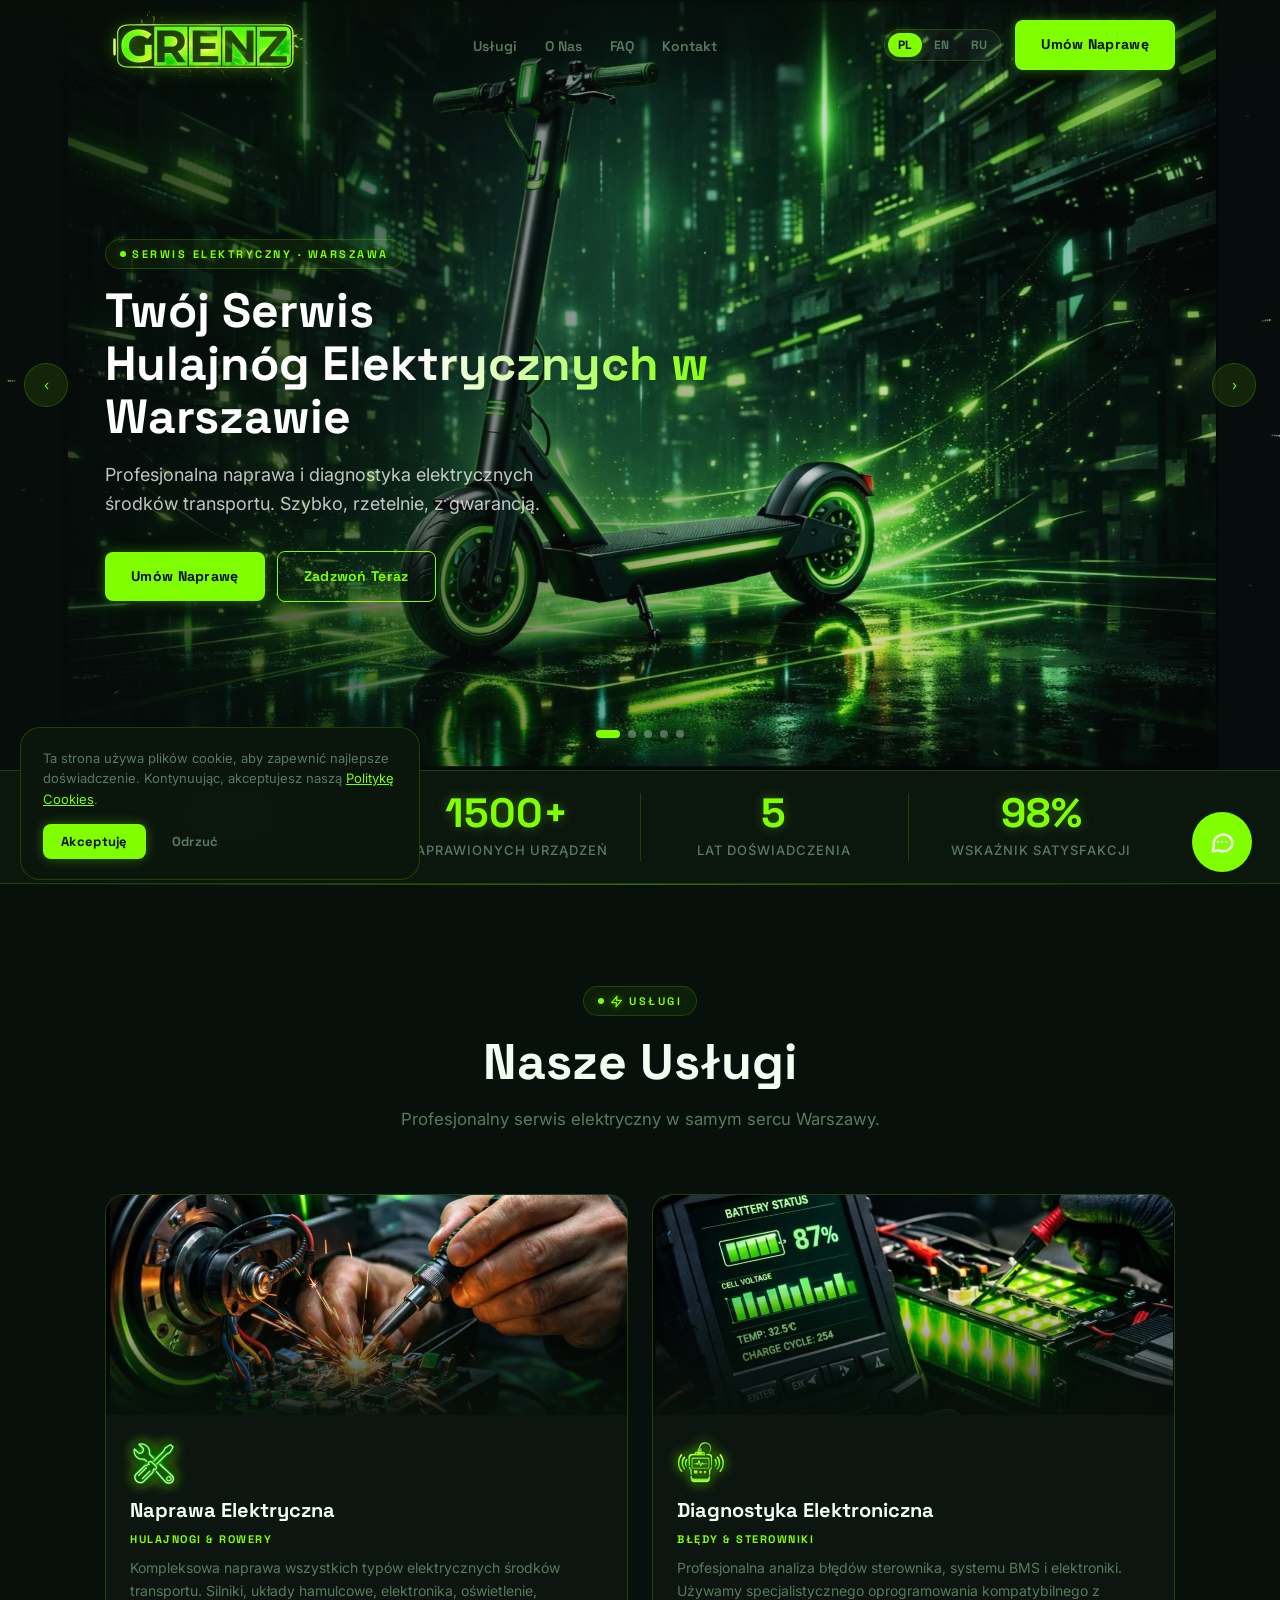
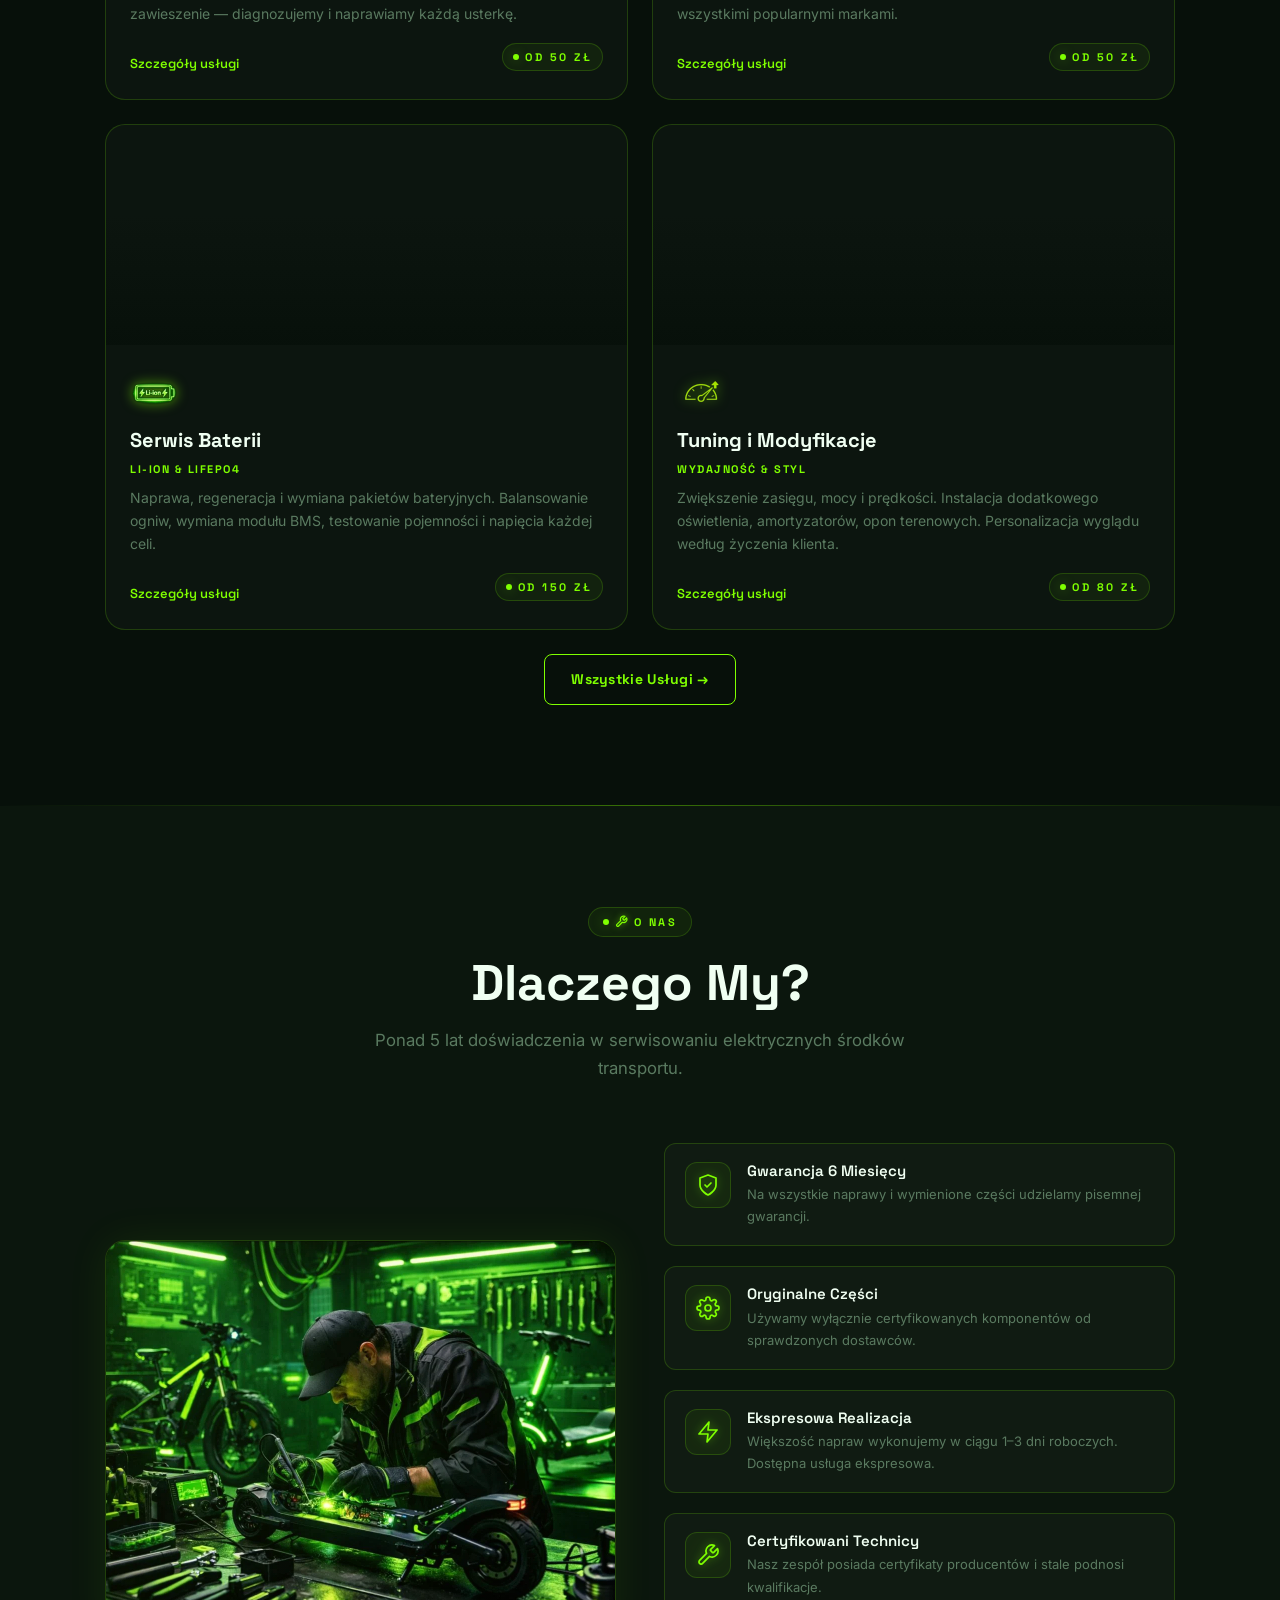
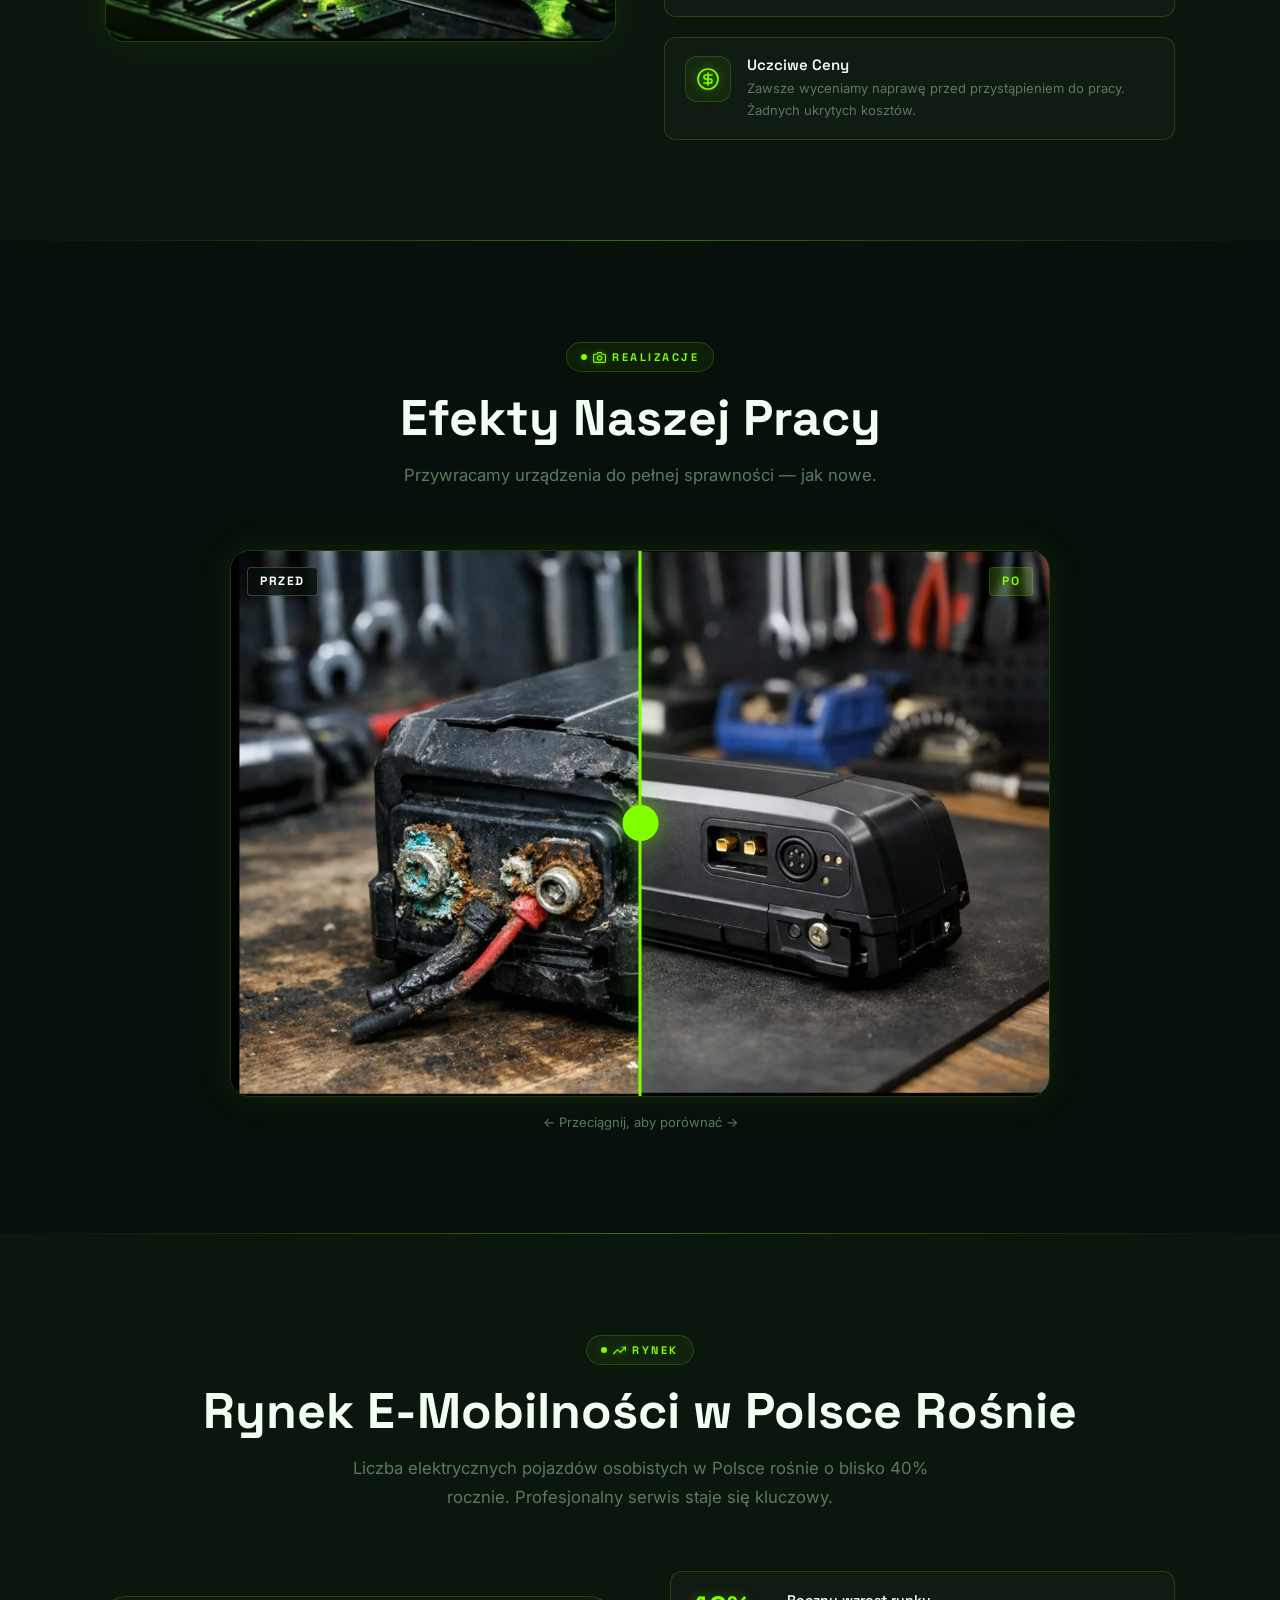
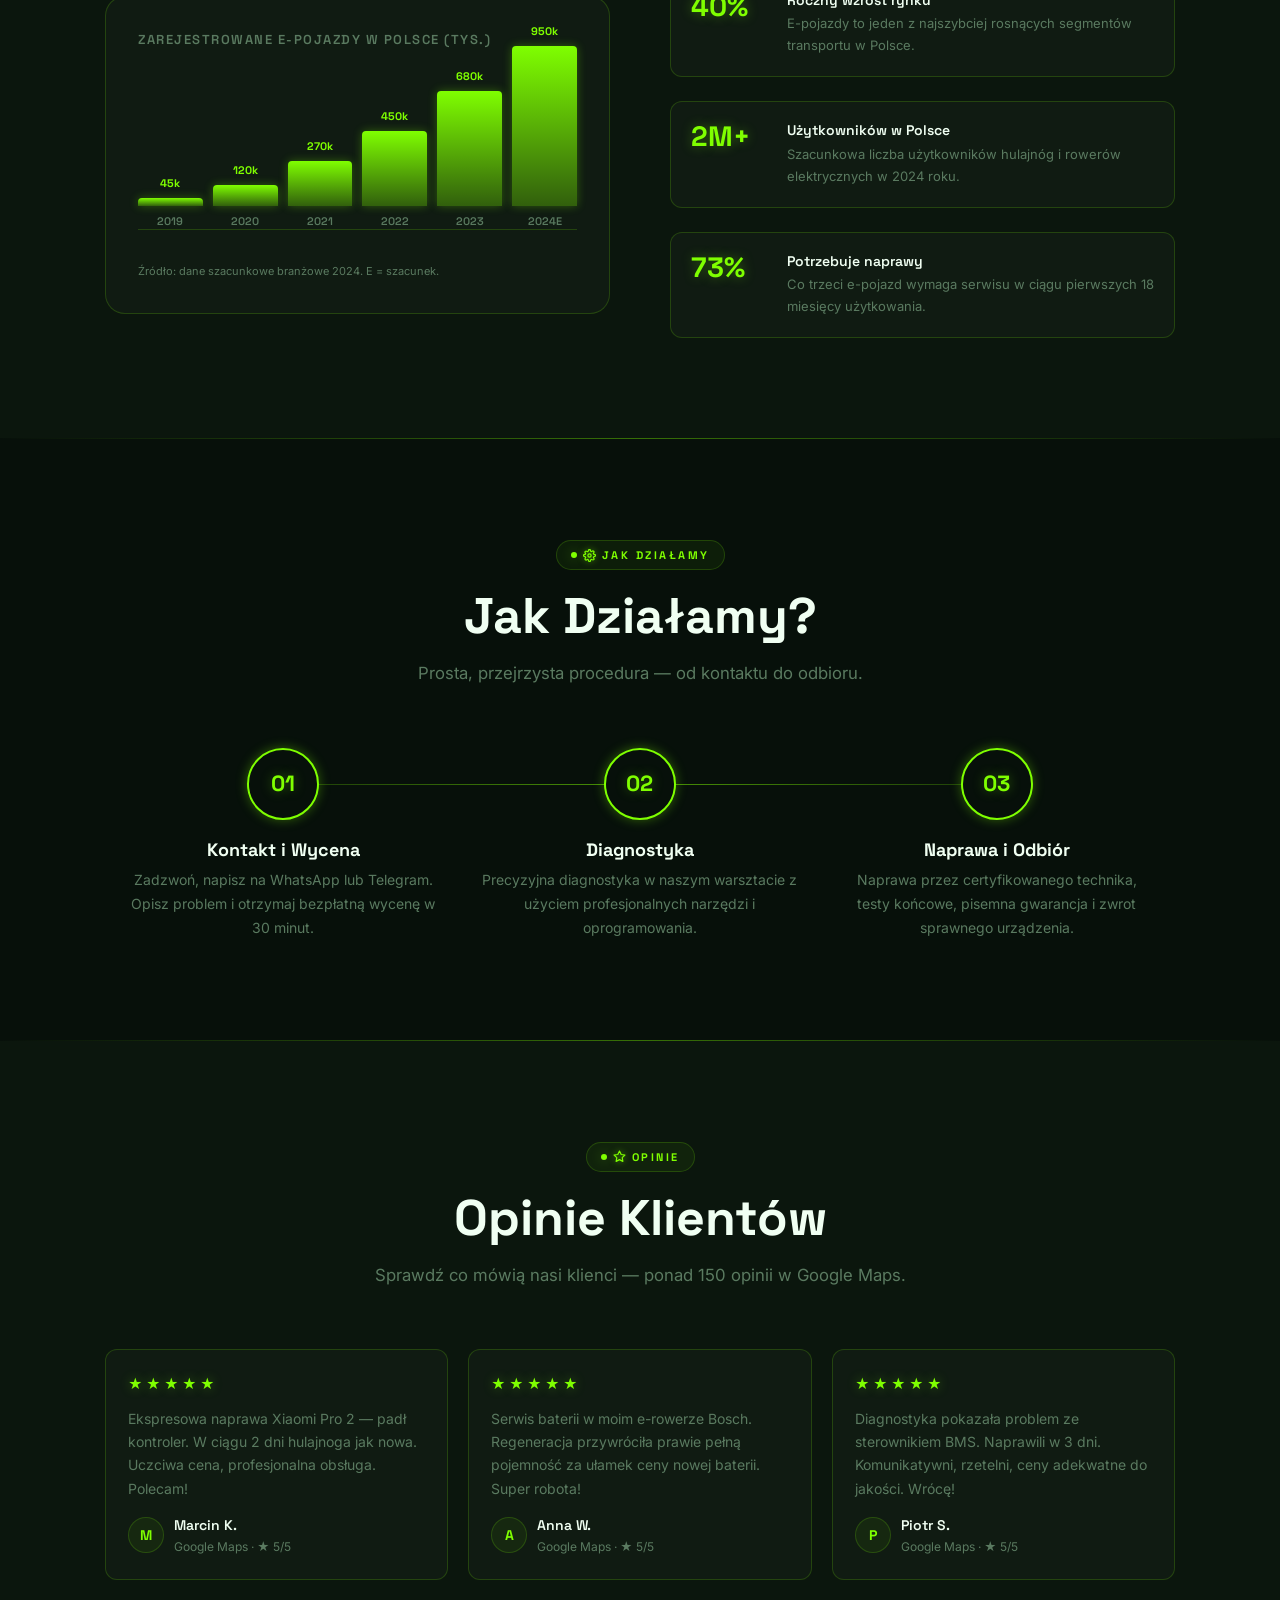
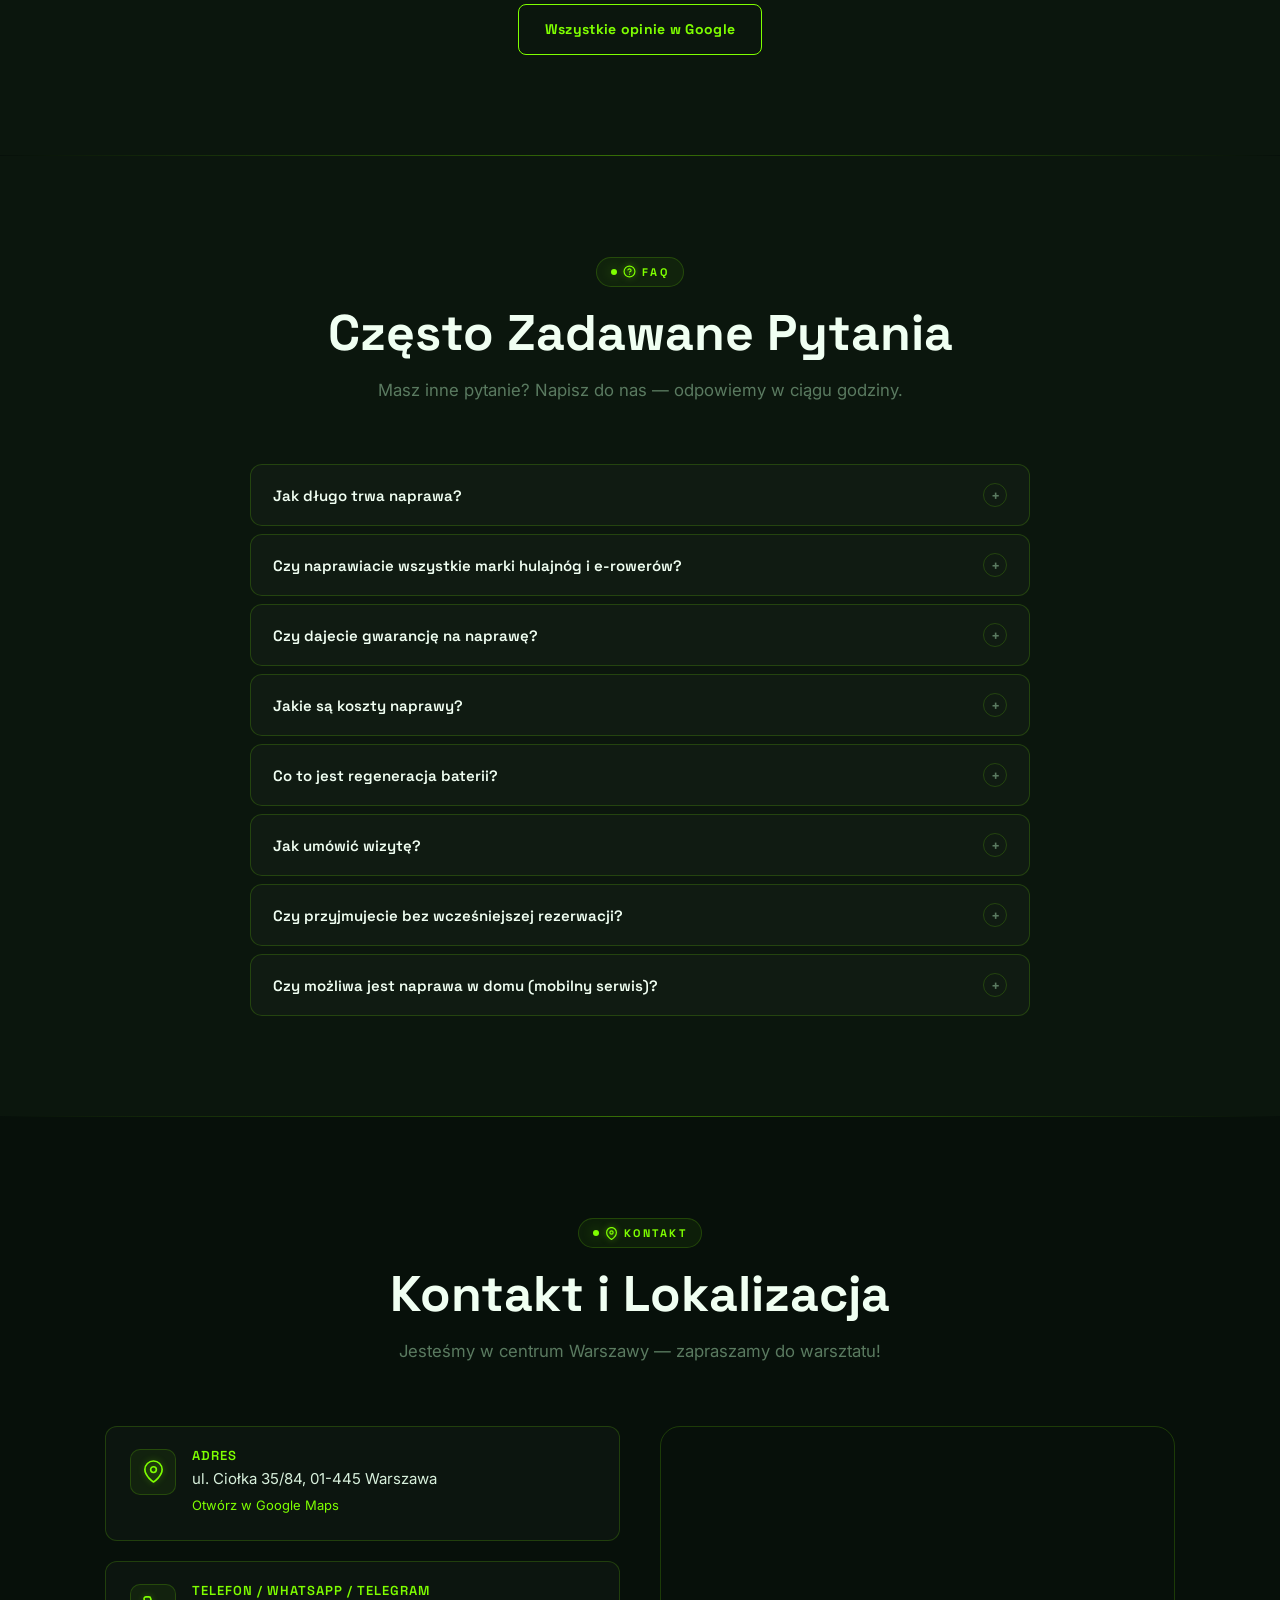
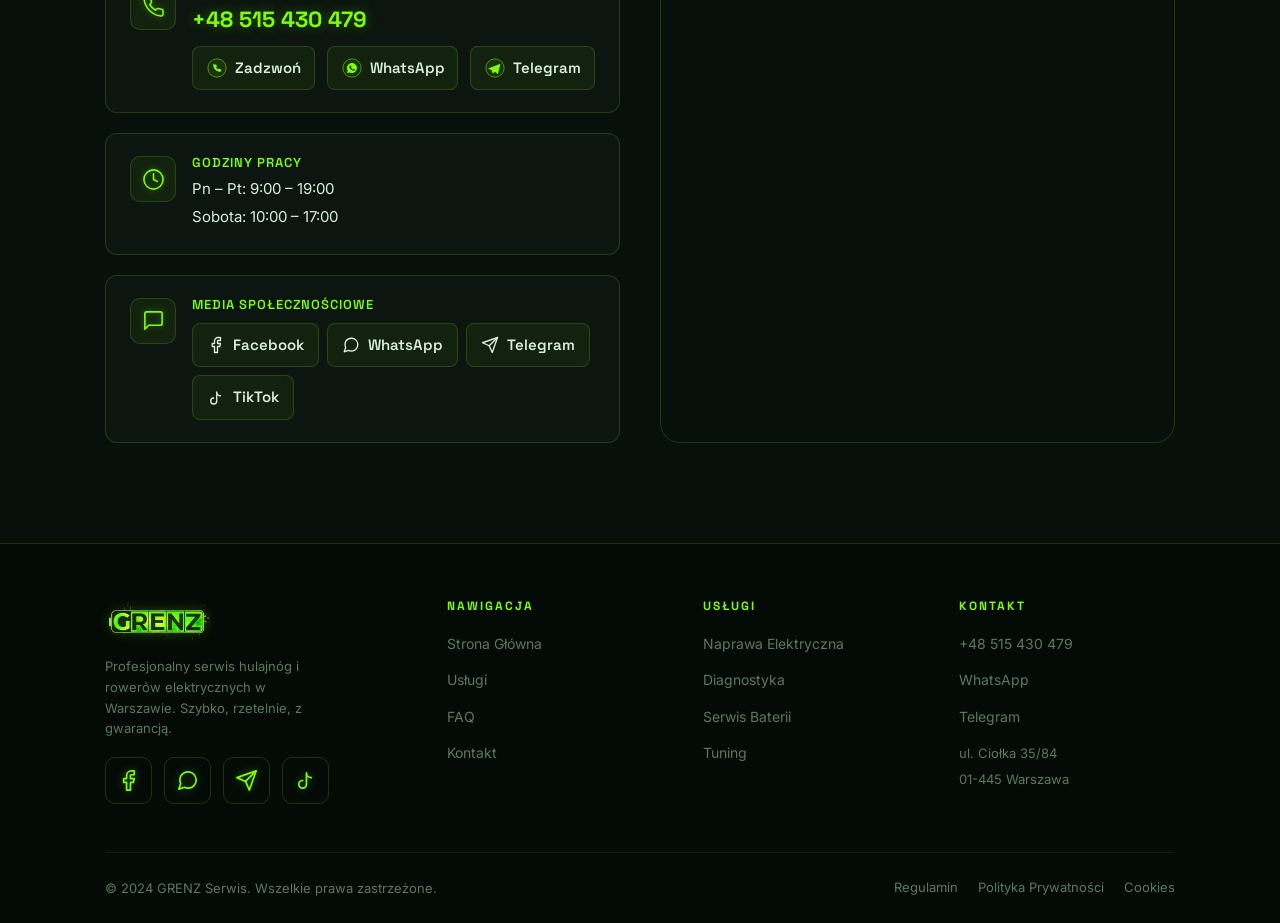
==== commit cf6c0459: "Add files via upload" ====
--- a/index.html
+++ b/index.html
@@ -91,7 +91,7 @@
 <!-- Header -->
 <header class="header" id="header">
   <nav class="nav container">
-    <a href="/" class="nav-logo"><img src="uploads/logo.webp" alt="GRENZ Serwis Hulajnóg Warszawa" width="140" height="44" loading="eager" decoding="sync" style="height:44px;width:auto;max-width:140px;object-fit:contain"></a>
+    <a href="/" class="nav-logo"><img src="uploads/logo.webp" alt="GRENZ Serwis Hulajnóg Warszawa" width="400" height="160" loading="eager" decoding="sync"></a>
     <ul class="nav-links">
       <li><a href="#services" data-t="nav.services">Usługi</a></li>
       <li><a href="#why" data-t="nav.about">O Nas</a></li>
@@ -137,6 +137,7 @@
     <div class="hero-slide"><img src="uploads/hero_slider_5_shop.webp" alt="Części i akcesoria do hulajnóg" width="1920" height="1080" loading="lazy" decoding="async"></div>
   </div>
   <div class="hero-overlay"></div>
+  <canvas id="heroStarfield" class="hero-starfield" aria-hidden="true"></canvas>
   <div class="hero-content container">
     <div class="hero-text">
       <div class="badge hero-badge"><span data-t="hero.badge">Serwis Elektryczny · Warszawa</span></div>
@@ -520,5 +521,6 @@
 
 <script src="js/i18n.js"></script>
 <script src="js/main.js"></script>
+<script src="js/starfield.js"></script>
 </body>
 </html>
--- a/css/style.css
+++ b/css/style.css
@@ -46,7 +46,40 @@
 
 /* ─── Typography ─── */
 h1,h2,h3,h4,h5{font-family:var(--font-h);font-weight:700;color:var(--text-head);line-height:1.15;text-wrap:pretty}
-h1{font-size:clamp(38px,6vw,74px)}
+/* ─── Hero title shimmer gradient ─── */
+@keyframes titleShimmer {
+  0%   { background-position: 200% center; }
+  100% { background-position: -200% center; }
+}
+.hero-content h1 {
+  background: linear-gradient(
+    90deg,
+    #ffffff 0%,
+    #ffffff 20%,
+    #7fff00 40%,
+    #ccff55 50%,
+    #7fff00 60%,
+    #ffffff 80%,
+    #ffffff 100%
+  );
+  background-size: 250% auto;
+  -webkit-background-clip: text;
+  background-clip: text;
+  -webkit-text-fill-color: transparent;
+  color: transparent;
+  text-shadow: none;
+  font-weight: 800;
+  line-height: 1.1;
+  font-size: clamp(25px,3.85vw,48px);
+  animation: titleShimmer 4s linear infinite;
+}
+.hero-content h1 .hl {
+  -webkit-text-fill-color: transparent;
+  -webkit-background-clip: text;
+  background-clip: text;
+  text-shadow: none;
+}
+h1{font-size:clamp(26px,4.2vw,52px)}
 h2{font-size:clamp(28px,4vw,50px)}
 h3{font-size:clamp(18px,2.2vw,26px)}
 h4{font-size:clamp(16px,1.8vw,20px);font-weight:600}
@@ -66,8 +99,6 @@
 
 /* ─── Neon Divider ─── */
 .neon-line{width:100%;height:1px;background:linear-gradient(90deg,transparent,var(--neon),transparent);margin:0;opacity:.4}
-.neon-line-v{width:2px;height:100%;background:linear-gradient(180deg,transparent,var(--neon),transparent);opacity:.35}
-
 /* ─── Buttons ─── */
 .btn{display:inline-flex;align-items:center;gap:8px;padding:13px 26px;border-radius:var(--r-sm);font-family:var(--font-h);font-size:14px;font-weight:700;letter-spacing:.3px;transition:var(--ease);white-space:nowrap;position:relative;overflow:hidden}
 .btn-primary{background:var(--neon);color:#040d06;box-shadow:var(--glow-sm)}
@@ -79,11 +110,11 @@
 .btn svg{flex-shrink:0}
 
 /* ─── Header ─── */
-.header{position:fixed;top:0;left:0;right:0;z-index:200;transition:background var(--ease),box-shadow var(--ease)}
+.header{position:fixed;top:0;left:0;right:0;z-index:200;transition:background var(--ease),box-shadow var(--ease);background:linear-gradient(180deg,rgba(7,16,10,.60) 0%,transparent 100%)}
 .header.scrolled{background:rgba(7,16,10,.96);backdrop-filter:blur(24px);-webkit-backdrop-filter:blur(24px);box-shadow:0 1px 0 var(--neon-border)}
-.nav{display:flex;align-items:center;gap:32px;height:70px}
-.nav-logo{flex-shrink:0;height:44px;display:flex;align-items:center}
-.nav-logo img{height:44px;width:auto;filter:drop-shadow(0 0 8px rgba(127,255,0,.5))}
+.nav{display:flex;align-items:center;gap:32px;height:90px}
+.nav-logo{flex-shrink:0;height:80px;display:flex;align-items:center}
+.nav-logo img{height:80px;width:auto;max-width:220px;filter:drop-shadow(0 0 8px rgba(127,255,0,.5))}
 .nav-links{display:flex;align-items:center;gap:28px;margin-left:auto}
 .nav-links a{font-family:var(--font-h);font-size:14px;font-weight:600;color:var(--text-muted);transition:var(--ease);position:relative}
 .nav-links a::after{content:'';position:absolute;bottom:-4px;left:0;right:0;height:2px;background:var(--neon);border-radius:1px;transform:scaleX(0);transition:var(--ease)}
@@ -105,35 +136,30 @@
 .mobile-nav-close{position:absolute;top:20px;right:20px;font-size:28px;color:var(--text-muted)}
 
 /* ─── Hero ─── */
-.hero{position:relative;height:100vh;min-height:600px;overflow:hidden;background:#04090a}
-.hero-slides{position:absolute;inset:0}
-.hero-slide{position:absolute;inset:0;opacity:0;transition:opacity 1s ease}
+.hero{position:relative;height:calc(100vh - 130px);min-height:480px;overflow:hidden;background:#04090a}
+.hero-starfield{position:absolute;top:0;left:0;z-index:4;pointer-events:none;opacity:.65;mix-blend-mode:screen}
+.hero-slides{position:absolute;inset:0;z-index:1}
+.hero-slide{position:absolute;inset:0;opacity:0;transition:opacity 1s ease;display:flex;align-items:center;justify-content:center;background:#04090a}
 .hero-slide.active{opacity:1}
-.hero-slide img{width:100%;height:100%;object-fit:cover;object-position:center center}
-.hero-overlay{position:absolute;inset:0;background:linear-gradient(105deg,rgba(4,9,6,.88) 40%,rgba(4,9,6,.4) 100%)}
-.hero-content{position:absolute;inset:0;display:flex;align-items:center;padding-top:70px}
+.hero-slide img{max-width:100%;max-height:100%;width:auto;height:auto;display:block}
+.hero-overlay{position:absolute;inset:0;z-index:3;background:linear-gradient(to right,rgba(4,9,6,.82) 0%,rgba(4,9,6,.55) 35%,rgba(4,9,6,.15) 65%,rgba(4,9,6,.35) 100%)}
+.hero-content{position:absolute;inset:0;z-index:5;display:flex;align-items:center;padding-top:70px}
 .hero-text{max-width:620px}
 .hero-badge{margin-bottom:16px}
-.hero-title{font-size:clamp(36px,5.5vw,68px);font-weight:800;color:#fff;line-height:1.1;text-shadow:0 2px 40px rgba(0,0,0,.6)}
-.hero-title .hl{color:var(--neon);text-shadow:var(--glow-sm)}
 .hero-sub{margin:18px 0 32px;color:rgba(255,255,255,.75);font-size:clamp(15px,1.6vw,18px);max-width:480px;line-height:1.6}
 .hero-ctas{display:flex;flex-wrap:wrap;gap:12px;align-items:center}
-.hero-nav{position:absolute;bottom:32px;left:50%;transform:translateX(-50%);display:flex;gap:8px}
+.hero-nav{position:absolute;bottom:32px;left:50%;transform:translateX(-50%);display:flex;gap:8px;z-index:5}
 .hero-dot{width:8px;height:8px;border-radius:50%;background:rgba(255,255,255,.3);transition:var(--ease);cursor:pointer;border:none}
 .hero-dot.active{background:var(--neon);box-shadow:var(--glow-sm);width:24px;border-radius:4px}
 .hero-arrow{position:absolute;top:50%;transform:translateY(-50%);background:rgba(127,255,0,.1);border:1px solid var(--neon-border);color:var(--neon);width:44px;height:44px;border-radius:50%;display:flex;align-items:center;justify-content:center;transition:var(--ease);cursor:pointer;z-index:5}
 .hero-arrow:hover{background:var(--neon-bg);box-shadow:var(--glow-sm)}
 .hero-arrow-left{left:24px}.hero-arrow-right{right:24px}
-.hero-scroll{position:absolute;bottom:36px;right:40px;display:flex;flex-direction:column;align-items:center;gap:6px;color:var(--text-muted);font-size:12px;font-family:var(--font-h);letter-spacing:1px}
-.hero-scroll-line{width:1px;height:40px;background:linear-gradient(180deg,transparent,var(--neon));animation:scrollAnim 2s ease-in-out infinite}
-@keyframes scrollAnim{0%,100%{opacity:.4;transform:translateY(0)}50%{opacity:1;transform:translateY(6px)}}
-
 /* ─── Stats Bar ─── */
 .stats-bar{background:var(--bg2);border-top:1px solid var(--neon-border);border-bottom:1px solid var(--neon-border)}
 .stats-bar-inner{display:grid;grid-template-columns:repeat(4,1fr);gap:0}
-.stat-item{display:flex;flex-direction:column;align-items:center;padding:32px 24px;position:relative;text-align:center}
+.stat-item{display:flex;flex-direction:column;align-items:center;padding:22px 20px;position:relative;text-align:center}
 .stat-item+.stat-item::before{content:'';position:absolute;left:0;top:20%;bottom:20%;width:1px;background:var(--neon-border)}
-.stat-num{font-family:var(--font-h);font-size:clamp(32px,4vw,52px);font-weight:800;color:var(--neon);text-shadow:var(--glow-sm);line-height:1}
+.stat-num{font-family:var(--font-h);font-size:clamp(26px,3.2vw,42px);font-weight:800;color:var(--neon);text-shadow:var(--glow-sm);line-height:1}
 .stat-label{font-size:13px;color:var(--text-muted);font-weight:500;margin-top:6px;text-transform:uppercase;letter-spacing:1px}
 
 /* ─── Services ─── */
@@ -292,21 +318,11 @@
 
 /* ─── Utilities ─── */
 .text-center{text-align:center}
-.mt-4{margin-top:16px}
 .mt-6{margin-top:24px}
-.mb-0{margin-bottom:0}
-.d-flex{display:flex}
-.gap-3{gap:12px}
 
 /* ─── Neon pulse animation ─── */
 @keyframes neonPulse{0%,100%{box-shadow:0 0 12px rgba(127,255,0,.35)}50%{box-shadow:0 0 28px rgba(127,255,0,.7),0 0 60px rgba(127,255,0,.25)}}
 .neon-pulse{animation:neonPulse 3s ease-in-out infinite}
-
-/* ─── Lightning bolt separator ─── */
-.bolt-sep{display:flex;align-items:center;gap:16px;justify-content:center;margin:0 auto;max-width:400px}
-.bolt-sep::before,.bolt-sep::after{content:'';flex:1;height:1px;background:linear-gradient(90deg,transparent,var(--neon))}
-.bolt-sep::after{background:linear-gradient(90deg,var(--neon),transparent)}
-.bolt-icon{color:var(--neon);font-size:20px;text-shadow:var(--glow-sm);flex-shrink:0}
 
 /* ─── Reviews ─── */
 .reviews-grid{display:grid;grid-template-columns:repeat(3,1fr);gap:20px}
@@ -357,8 +373,8 @@
 }
 @media(max-width:768px){
   :root{--gap:16px}
-  .nav{height:64px;gap:12px}
-  .nav-logo img{height:38px!important;width:auto!important;max-width:130px!important;object-fit:contain!important}
+  .nav{height:86px;gap:12px}
+  .nav-logo img{height:51px!important;width:auto!important;max-width:140px!important;object-fit:contain!important}
   .nav-links,.nav-actions .btn{display:none}
   .nav-toggle{display:flex}
   .lang-sw{padding:2px}
@@ -375,11 +391,18 @@
   .hero-arrow{display:none}
   .ba-wrap{max-width:100%}
   .ba-before-wrap img{width:100vw;max-width:100%}
-  .hero-content{padding-top:80px}
-  .hero-title{font-size:34px}
-  .hero-sub{font-size:14px}
-  .hero{min-height:560px}
+  /* ── Mobile Hero: text top, slider bottom ── */
+  .hero{height:auto;min-height:0;display:flex;flex-direction:column;padding-bottom:0}
+  .hero-slides{position:relative;inset:auto;flex:none;order:2;width:100vw;margin-left:calc(50% - 50vw);overflow:hidden;height:56.25vw;max-height:280px;min-height:180px}
+  .hero-slide{position:absolute;inset:0}
+  .hero-slide img{object-fit:cover;object-position:center center;width:100%;height:100%}
+  .hero-overlay{display:none}
+  .hero-content{position:relative;inset:auto;z-index:2;order:1;flex-shrink:0;min-height:220px;padding:30px var(--gap) 12px;display:flex;align-items:flex-start}
+  .hero-nav{position:relative;bottom:auto;left:auto;transform:none;display:flex;justify-content:center;order:3;padding:10px 0 14px;z-index:5}
   .hero-text{max-width:100%}
+  .hero-badge{margin-bottom:8px}
+  .hero-title{font-size:26px;line-height:1.2}
+  .hero-sub{font-size:13px;margin:8px 0 14px;line-height:1.5}
   .section{padding:48px 0}
   .map-wrap{min-height:340px}
   .map-wrap iframe{min-height:340px}
@@ -408,15 +431,15 @@
   .hero-ctas{flex-direction:column;align-items:stretch;width:100%}
   .hero-ctas .btn{justify-content:center;width:100%}
   .cookie{left:12px;right:12px;max-width:none;bottom:12px}
-  .nav-logo img{max-width:110px!important;height:34px!important}
-  .nav{gap:8px;height:60px}
+  .nav-logo img{max-width:140px!important;height:46px!important;width:auto!important;object-fit:contain!important}
+  .nav{gap:8px;height:64px}
   h1{font-size:32px}
   h2{font-size:24px}
   .hero-title{font-size:30px}
   .badge{font-size:10px;letter-spacing:2px;padding:4px 11px}
   .btn{padding:11px 20px;font-size:13px}
-  .hero-content{padding-top:70px}
-  .hero{min-height:520px}
+  .hero-content{padding-top:100px}
+  .hero{height:auto!important;min-height:0!important}
   .stat-num{font-size:28px!important}
   .stat-label{font-size:11px}
   .service-img{height:180px}
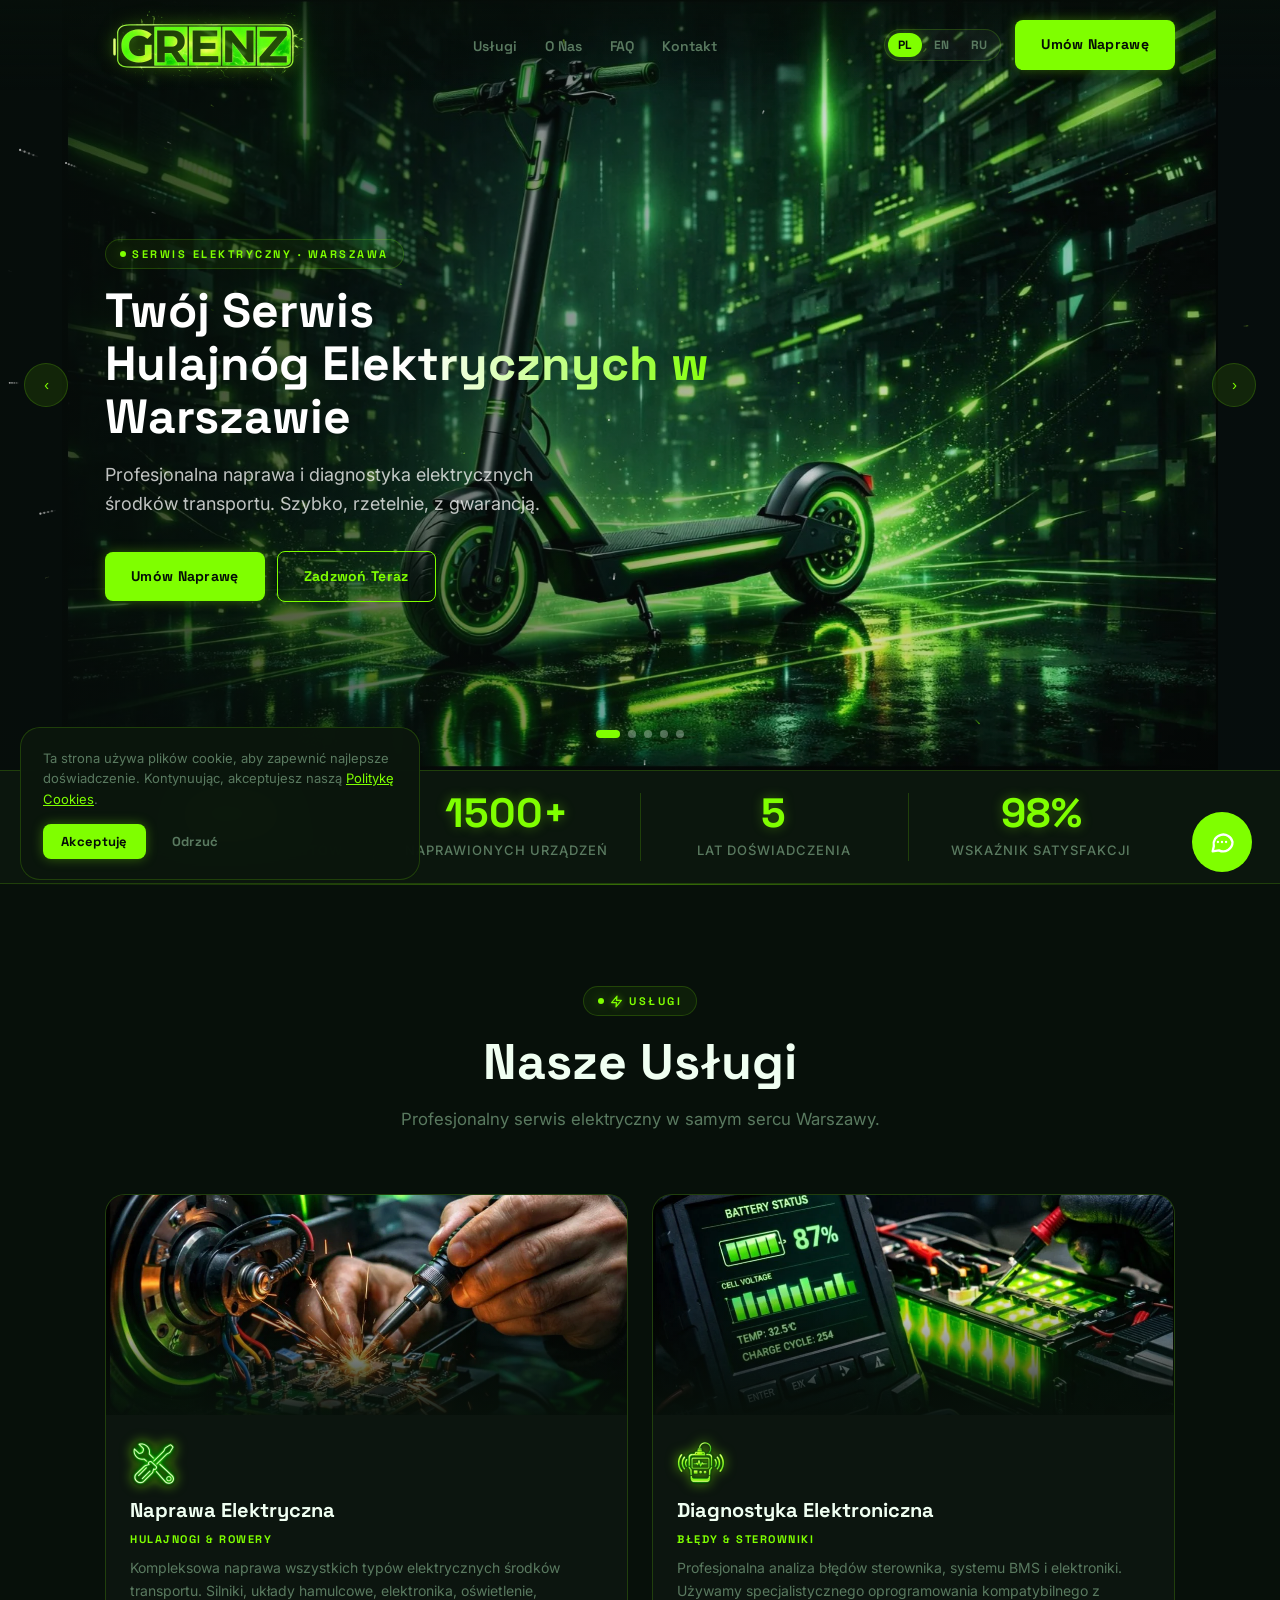
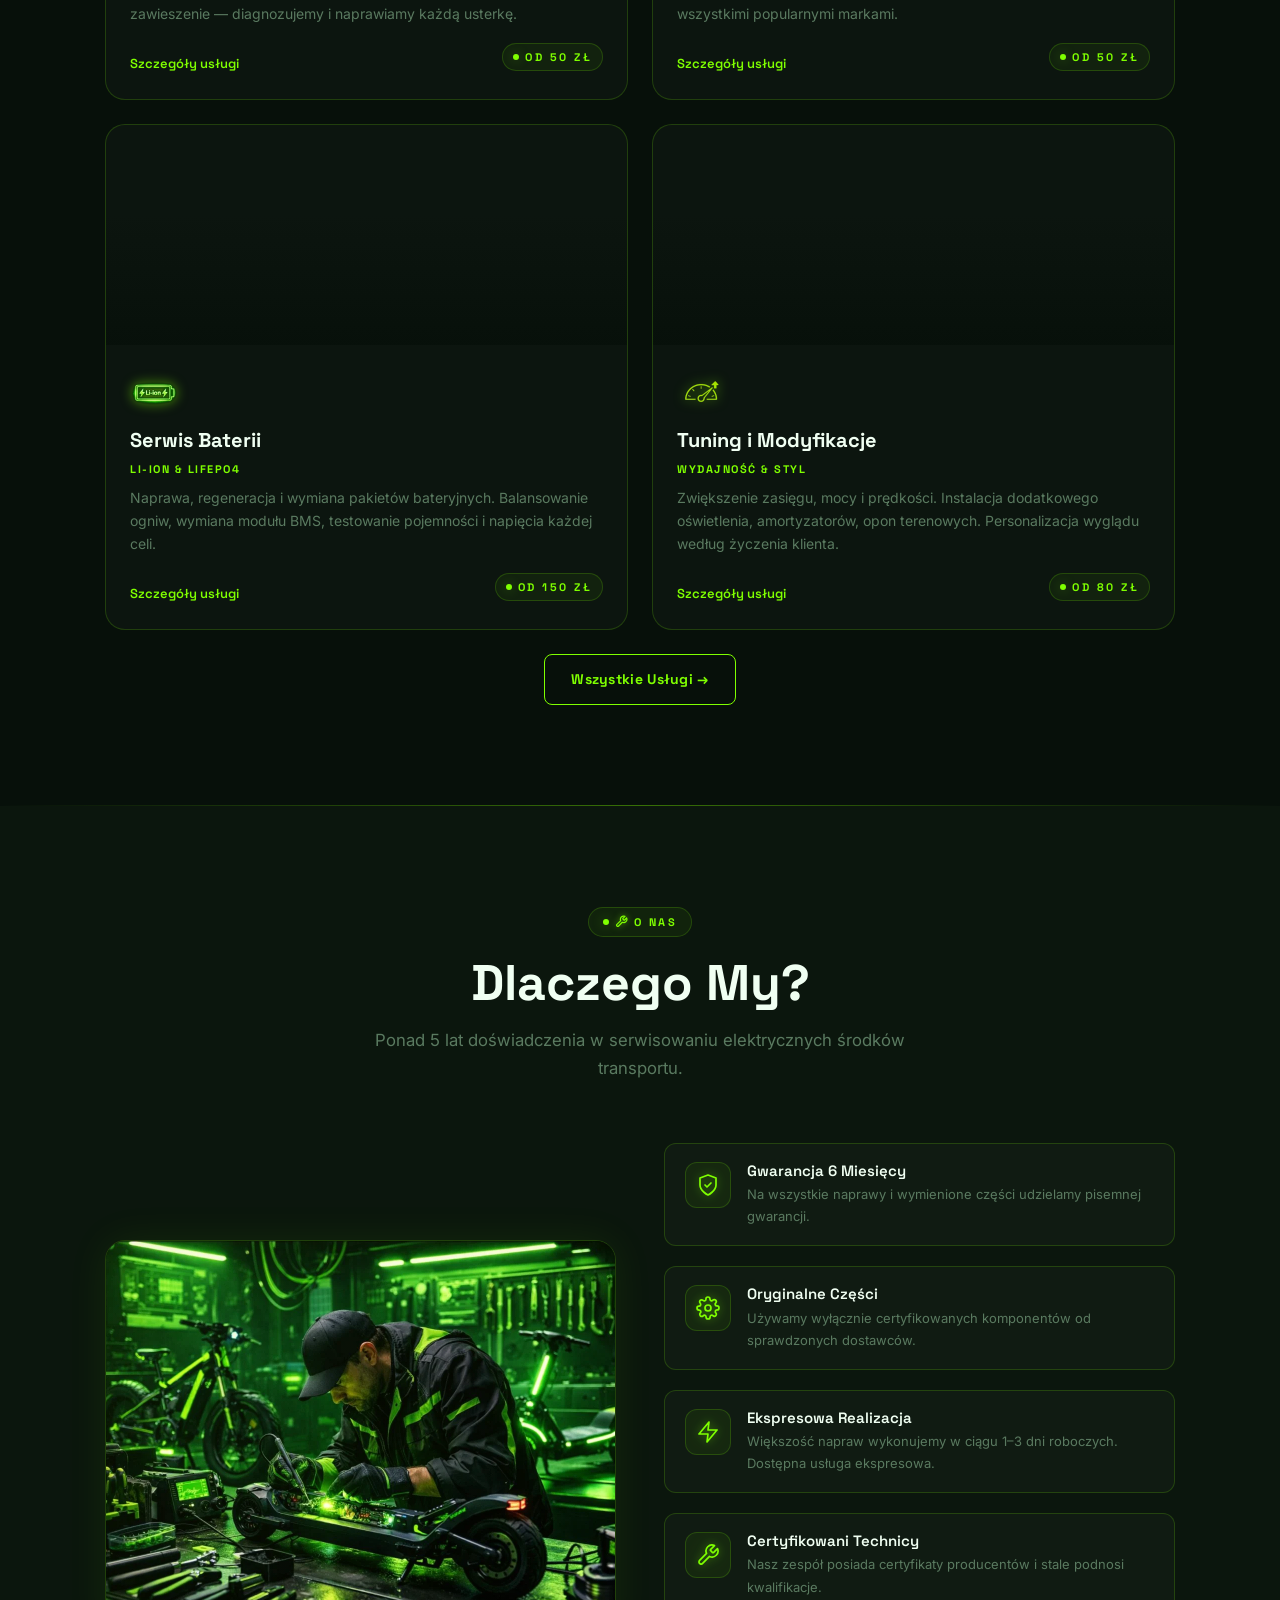
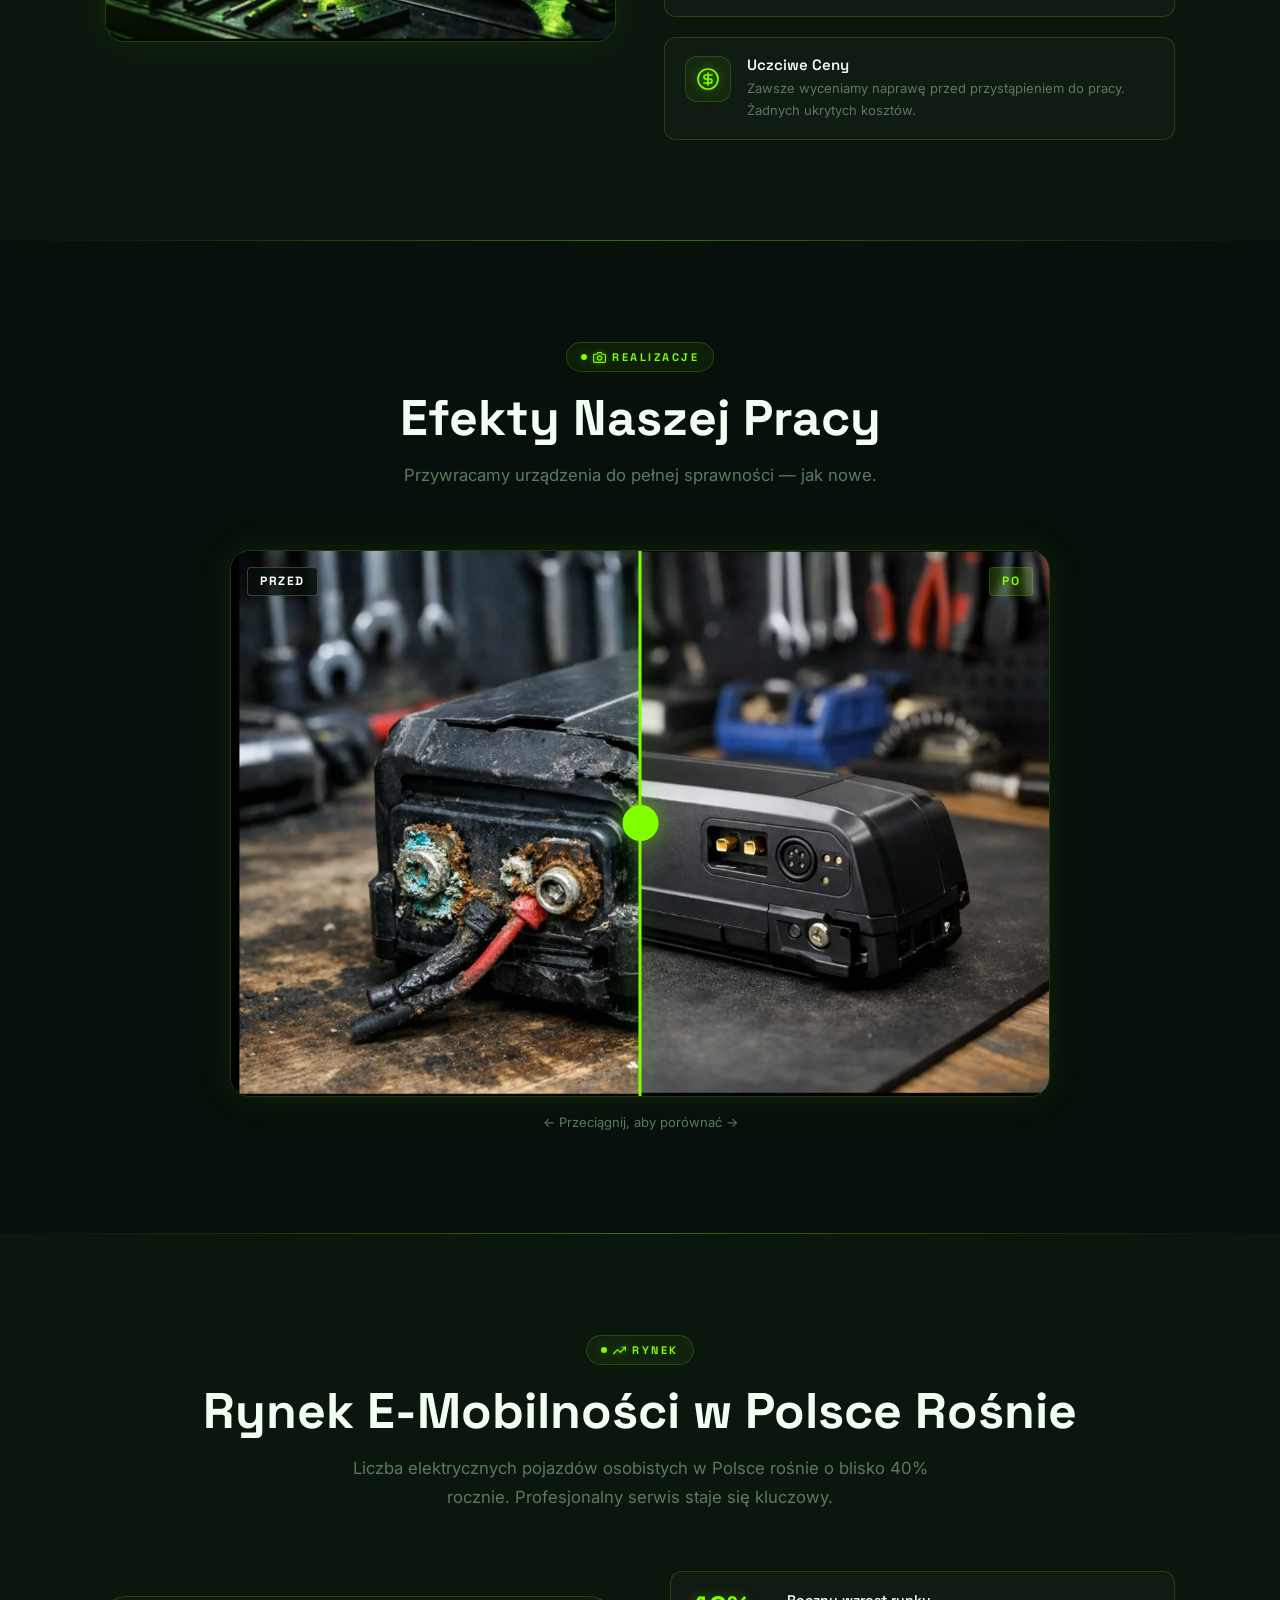
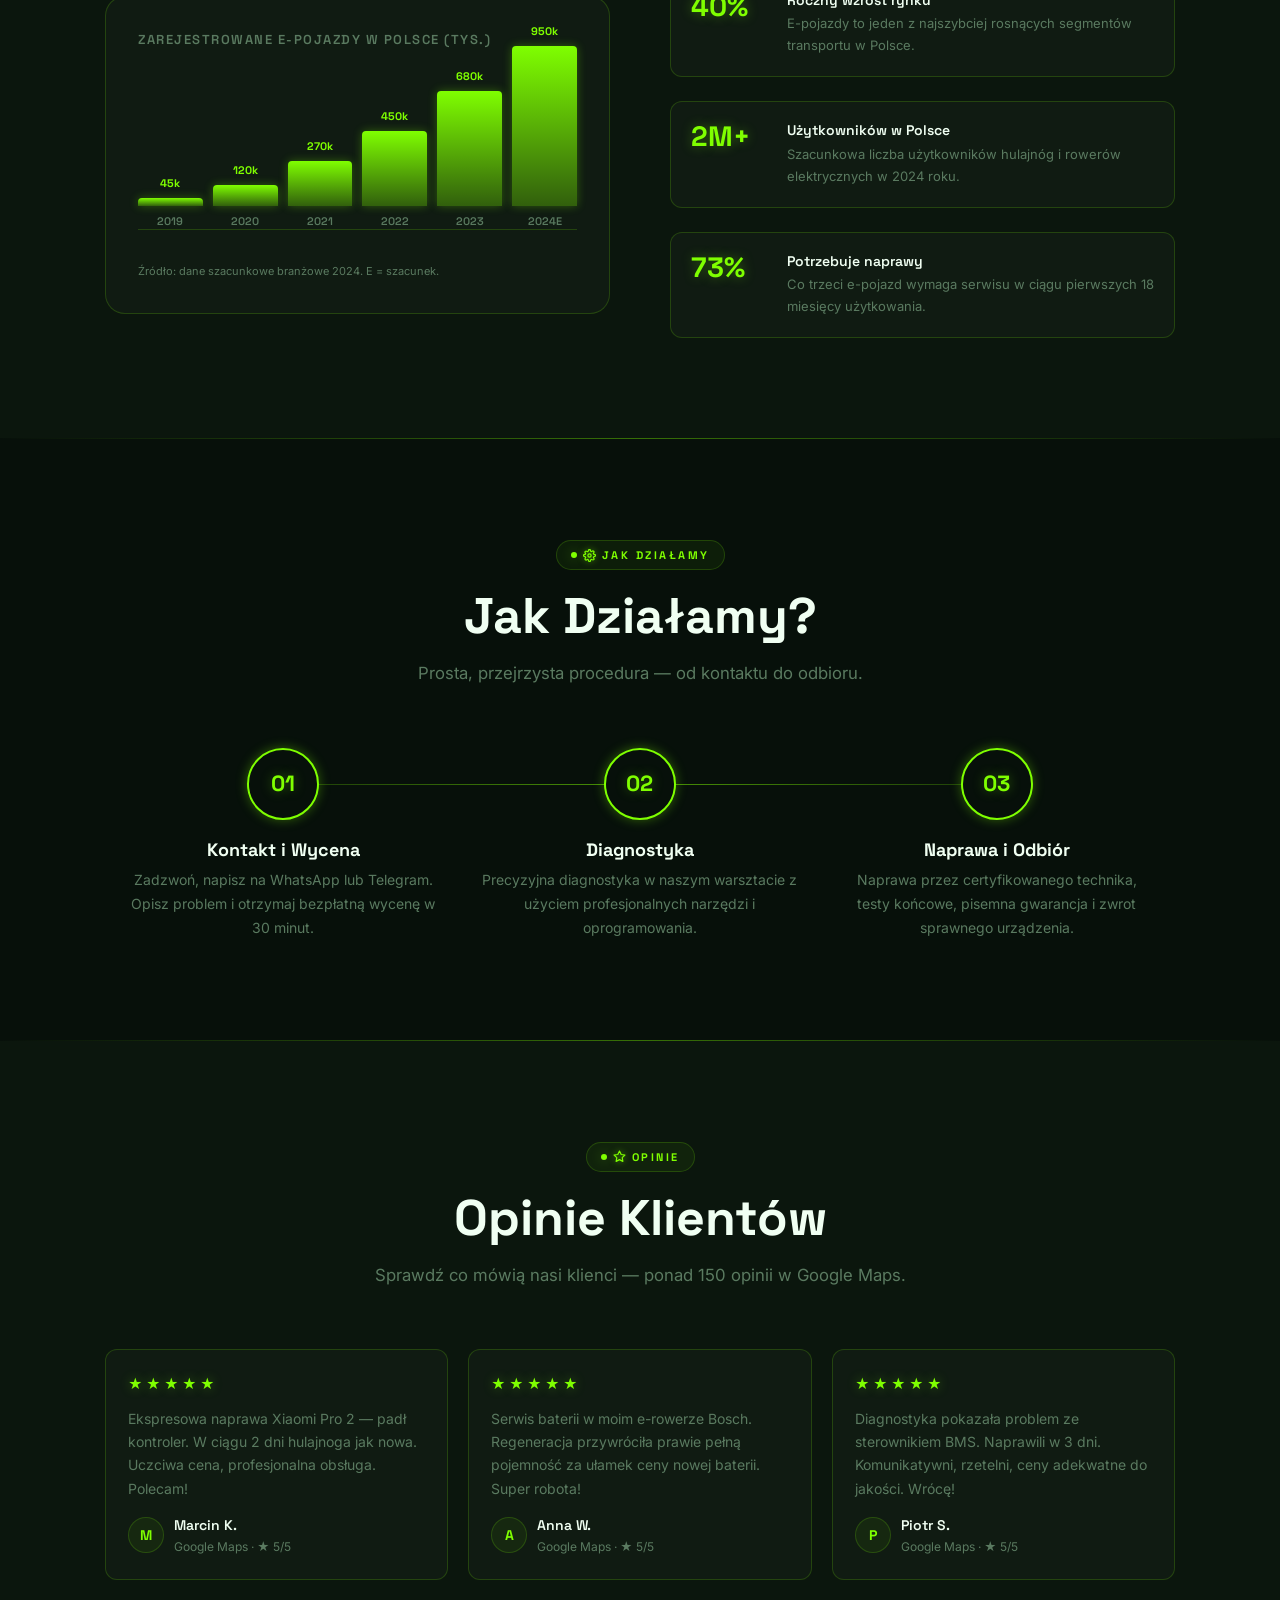
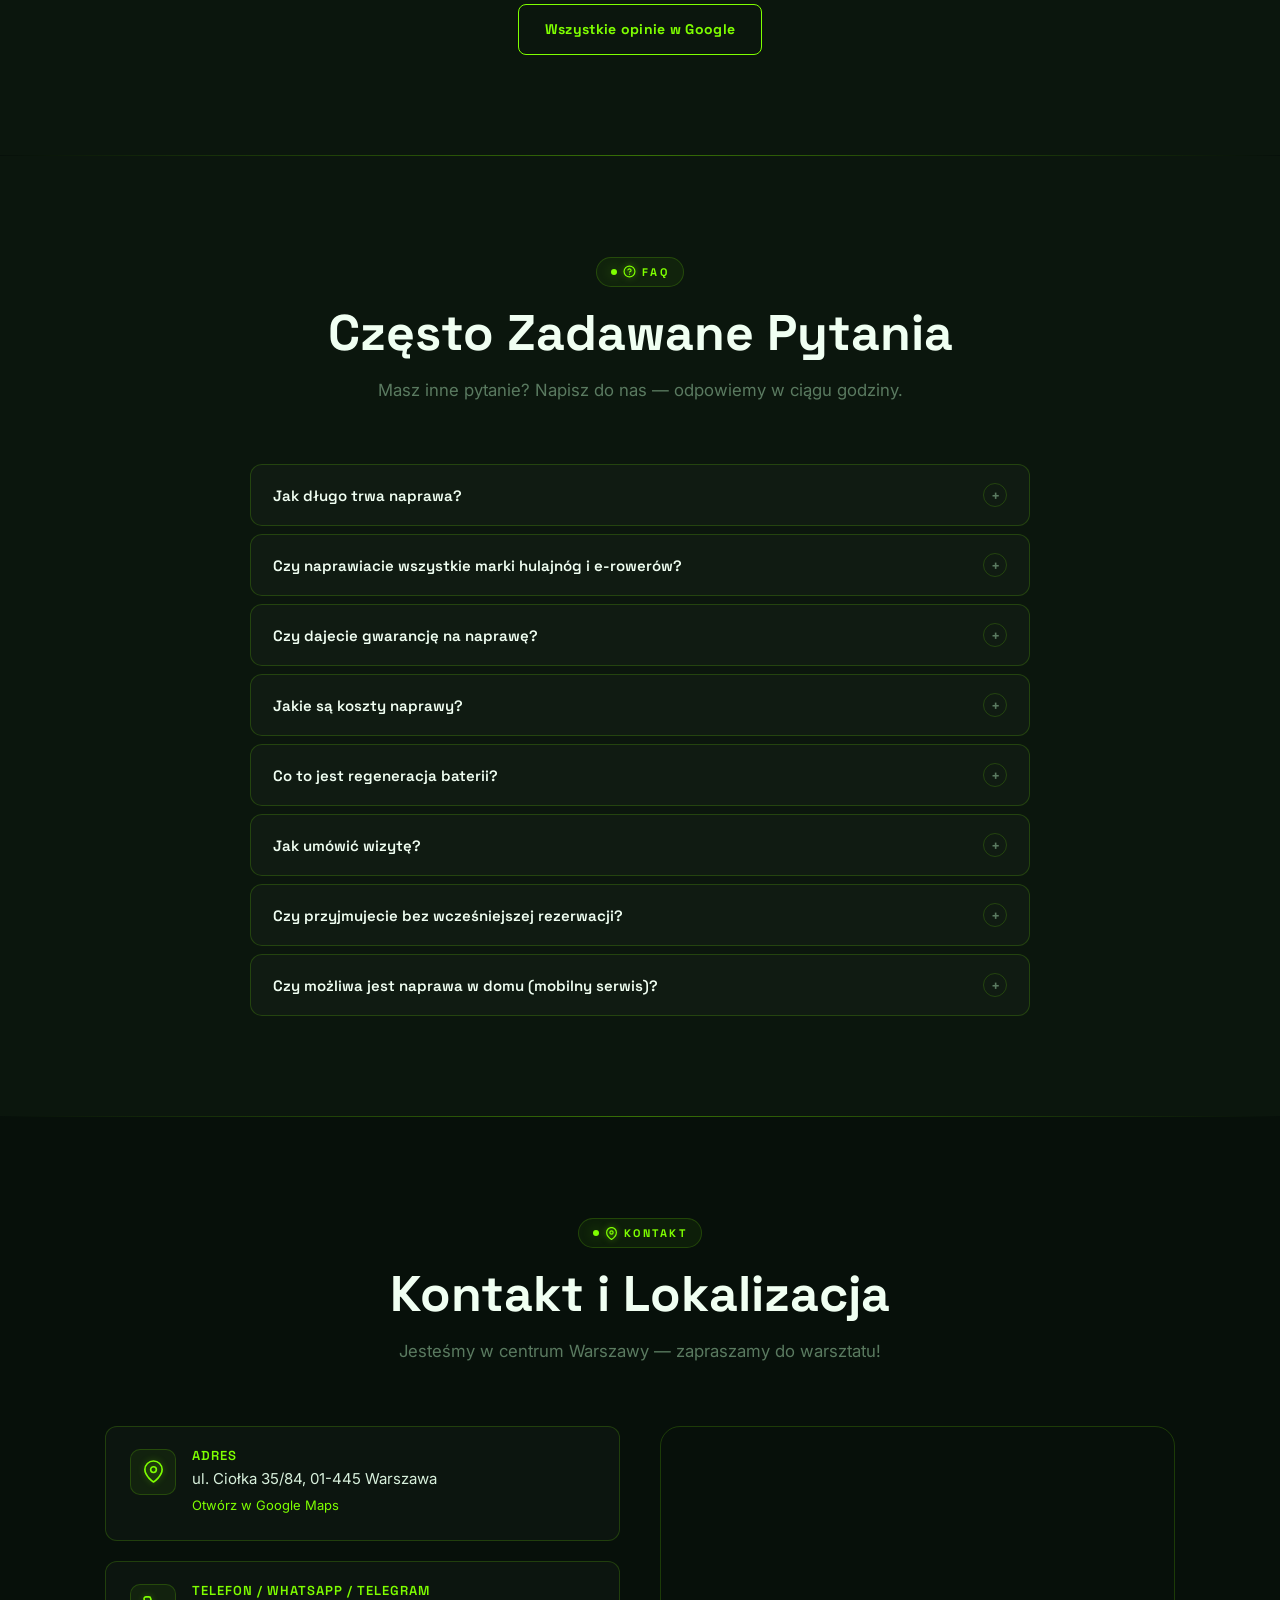
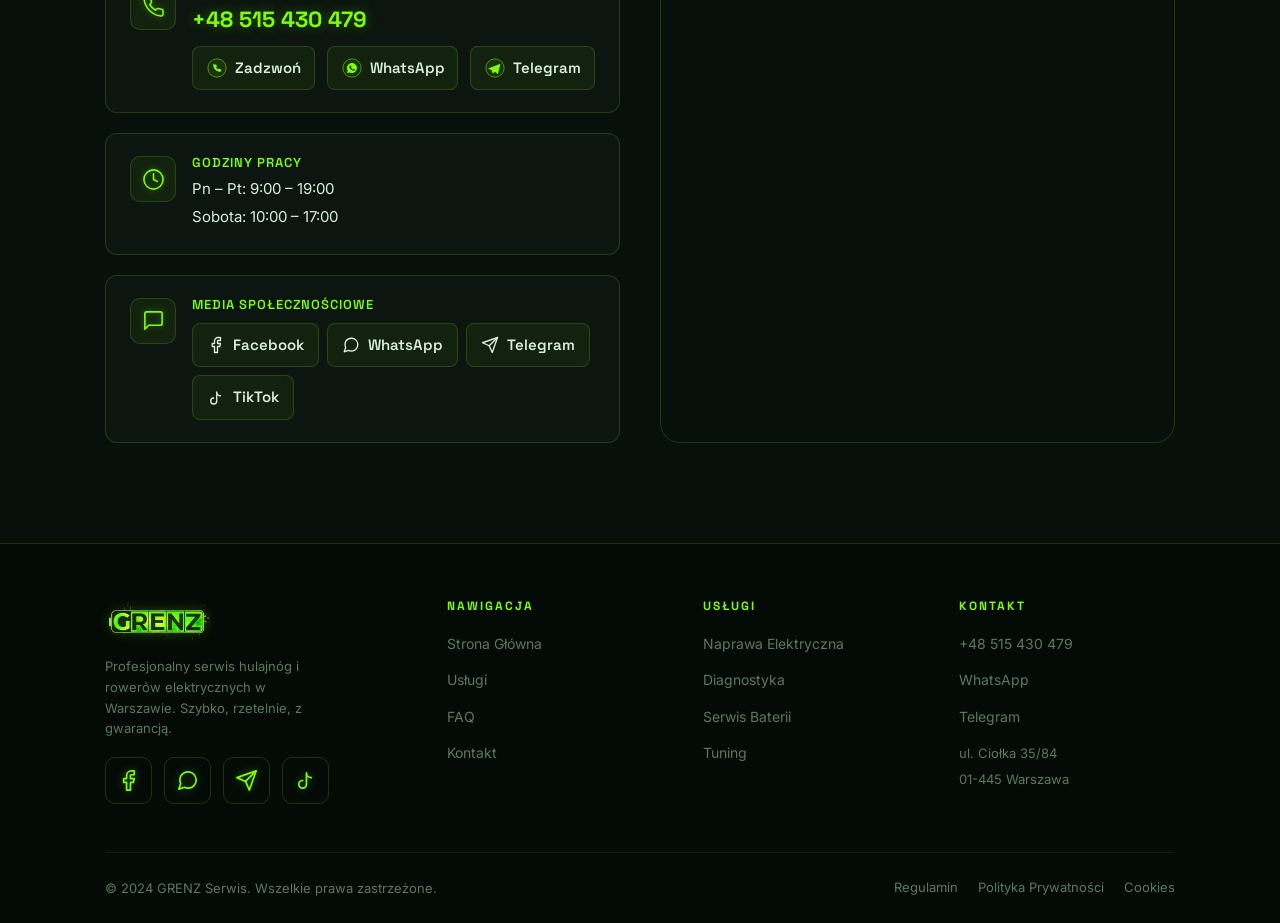
==== commit 1427a1c1: "Add files via upload" ====
--- a/index.html
+++ b/index.html
@@ -191,7 +191,7 @@
           <small data-t="s.sub" style="color:var(--neon);font-family:var(--font-h);font-size:11px;font-weight:700;letter-spacing:1.5px;text-transform:uppercase;display:block;margin-bottom:8px">Hulajnogi &amp; Rowery</small>
           <p data-t="s.desc">Kompleksowa naprawa wszystkich typów elektrycznych środków transportu. Silniki, hamulce, elektronika, oświetlenie.</p>
           <div style="display:flex;align-items:center;justify-content:space-between;margin-top:14px;flex-wrap:wrap;gap:8px">
-            <a href="services.html" class="service-link" data-t="s.link">Szczegóły usługi →</a>
+            <a href="naprawa.html" class="service-link" data-t="s.link">Szczegóły usługi →</a>
             <span class="badge" style="margin:0;font-size:11px;padding:4px 10px" data-t="s.price">od 50 zł</span>
           </div>
         </div>
@@ -204,7 +204,7 @@
           <small data-t="s.sub" style="color:var(--neon);font-family:var(--font-h);font-size:11px;font-weight:700;letter-spacing:1.5px;text-transform:uppercase;display:block;margin-bottom:8px">Błędy &amp; Sterowniki</small>
           <p data-t="s.desc">Profesjonalna analiza błędów sterownika, systemu BMS i elektroniki z użyciem specjalistycznego oprogramowania.</p>
           <div style="display:flex;align-items:center;justify-content:space-between;margin-top:14px;flex-wrap:wrap;gap:8px">
-            <a href="services.html" class="service-link" data-t="s.link">Szczegóły usługi →</a>
+            <a href="diagnostyka.html" class="service-link" data-t="s.link">Szczegóły usługi →</a>
             <span class="badge" style="margin:0;font-size:11px;padding:4px 10px" data-t="s.price">od 50 zł</span>
           </div>
         </div>
@@ -217,7 +217,7 @@
           <small data-t="s.sub" style="color:var(--neon);font-family:var(--font-h);font-size:11px;font-weight:700;letter-spacing:1.5px;text-transform:uppercase;display:block;margin-bottom:8px">Li-Ion &amp; LiFePO4</small>
           <p data-t="s.desc">Naprawa, regeneracja i wymiana pakietów bateryjnych. Balansowanie ogniw, wymiana BMS, testowanie pojemności.</p>
           <div style="display:flex;align-items:center;justify-content:space-between;margin-top:14px;flex-wrap:wrap;gap:8px">
-            <a href="services.html" class="service-link" data-t="s.link">Szczegóły usługi →</a>
+            <a href="bateria.html" class="service-link" data-t="s.link">Szczegóły usługi →</a>
             <span class="badge" style="margin:0;font-size:11px;padding:4px 10px" data-t="s.price">od 150 zł</span>
           </div>
         </div>
@@ -230,7 +230,7 @@
           <small data-t="s.sub" style="color:var(--neon);font-family:var(--font-h);font-size:11px;font-weight:700;letter-spacing:1.5px;text-transform:uppercase;display:block;margin-bottom:8px">Wydajność &amp; Styl</small>
           <p data-t="s.desc">Zwiększenie zasięgu, mocy i prędkości. Instalacja dodatkowego oświetlenia, amortyzatorów, personalizacja wyglądu.</p>
           <div style="display:flex;align-items:center;justify-content:space-between;margin-top:14px;flex-wrap:wrap;gap:8px">
-            <a href="services.html" class="service-link" data-t="s.link">Szczegóły usługi →</a>
+            <a href="tuning.html" class="service-link" data-t="s.link">Szczegóły usługi →</a>
             <span class="badge" style="margin:0;font-size:11px;padding:4px 10px" data-t="s.price">od 80 zł</span>
           </div>
         </div>
@@ -480,10 +480,10 @@
       <div class="footer-col">
         <h5 data-t="footer_services_title">Usługi</h5>
         <ul>
-          <li><a href="services.html" data-t="footer_svc_0">Naprawa Elektryczna</a></li>
-          <li><a href="services.html" data-t="footer_svc_1">Diagnostyka</a></li>
-          <li><a href="services.html" data-t="footer_svc_2">Serwis Baterii</a></li>
-          <li><a href="services.html" data-t="footer_svc_3">Tuning</a></li>
+          <li><a href="naprawa.html" data-t="footer_svc_0">Naprawa Elektryczna</a></li>
+          <li><a href="diagnostyka.html" data-t="footer_svc_1">Diagnostyka</a></li>
+          <li><a href="bateria.html" data-t="footer_svc_2">Serwis Baterii</a></li>
+          <li><a href="tuning.html" data-t="footer_svc_3">Tuning</a></li>
         </ul>
       </div>
       <div class="footer-col">
